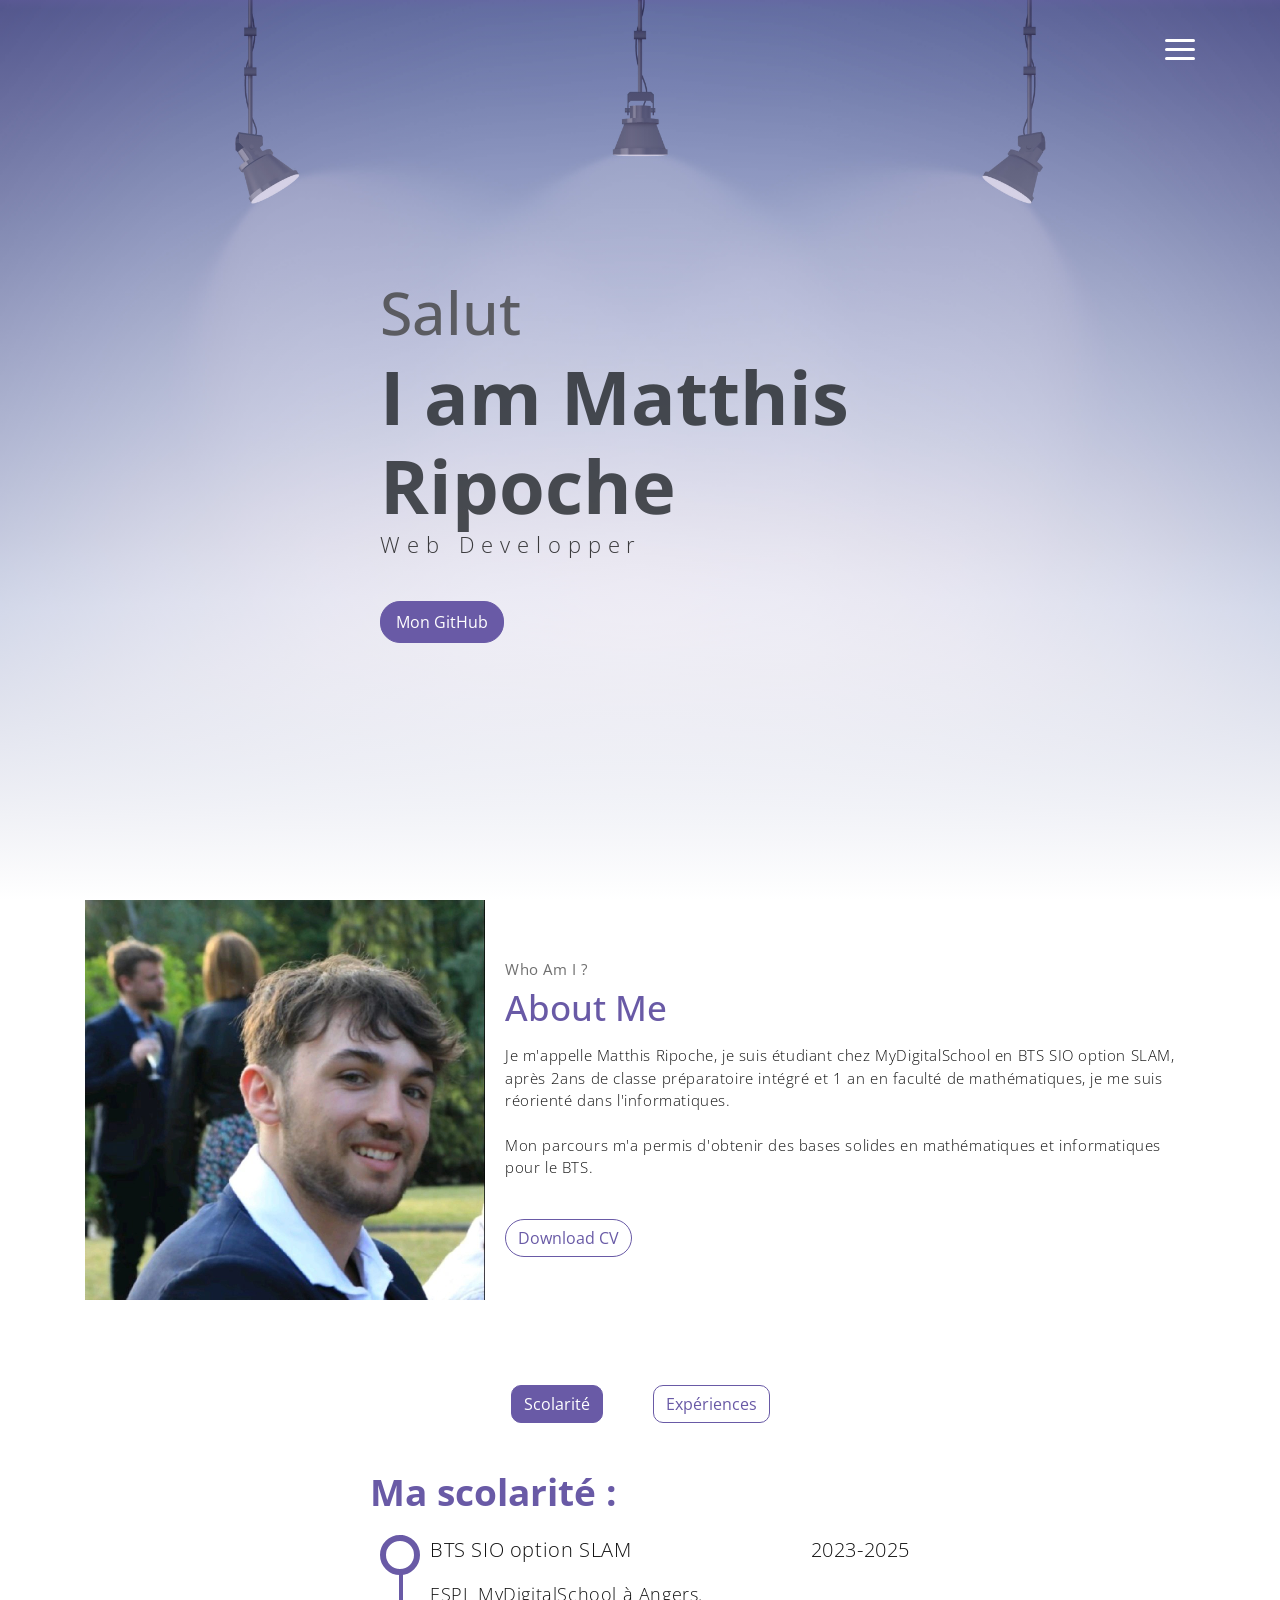
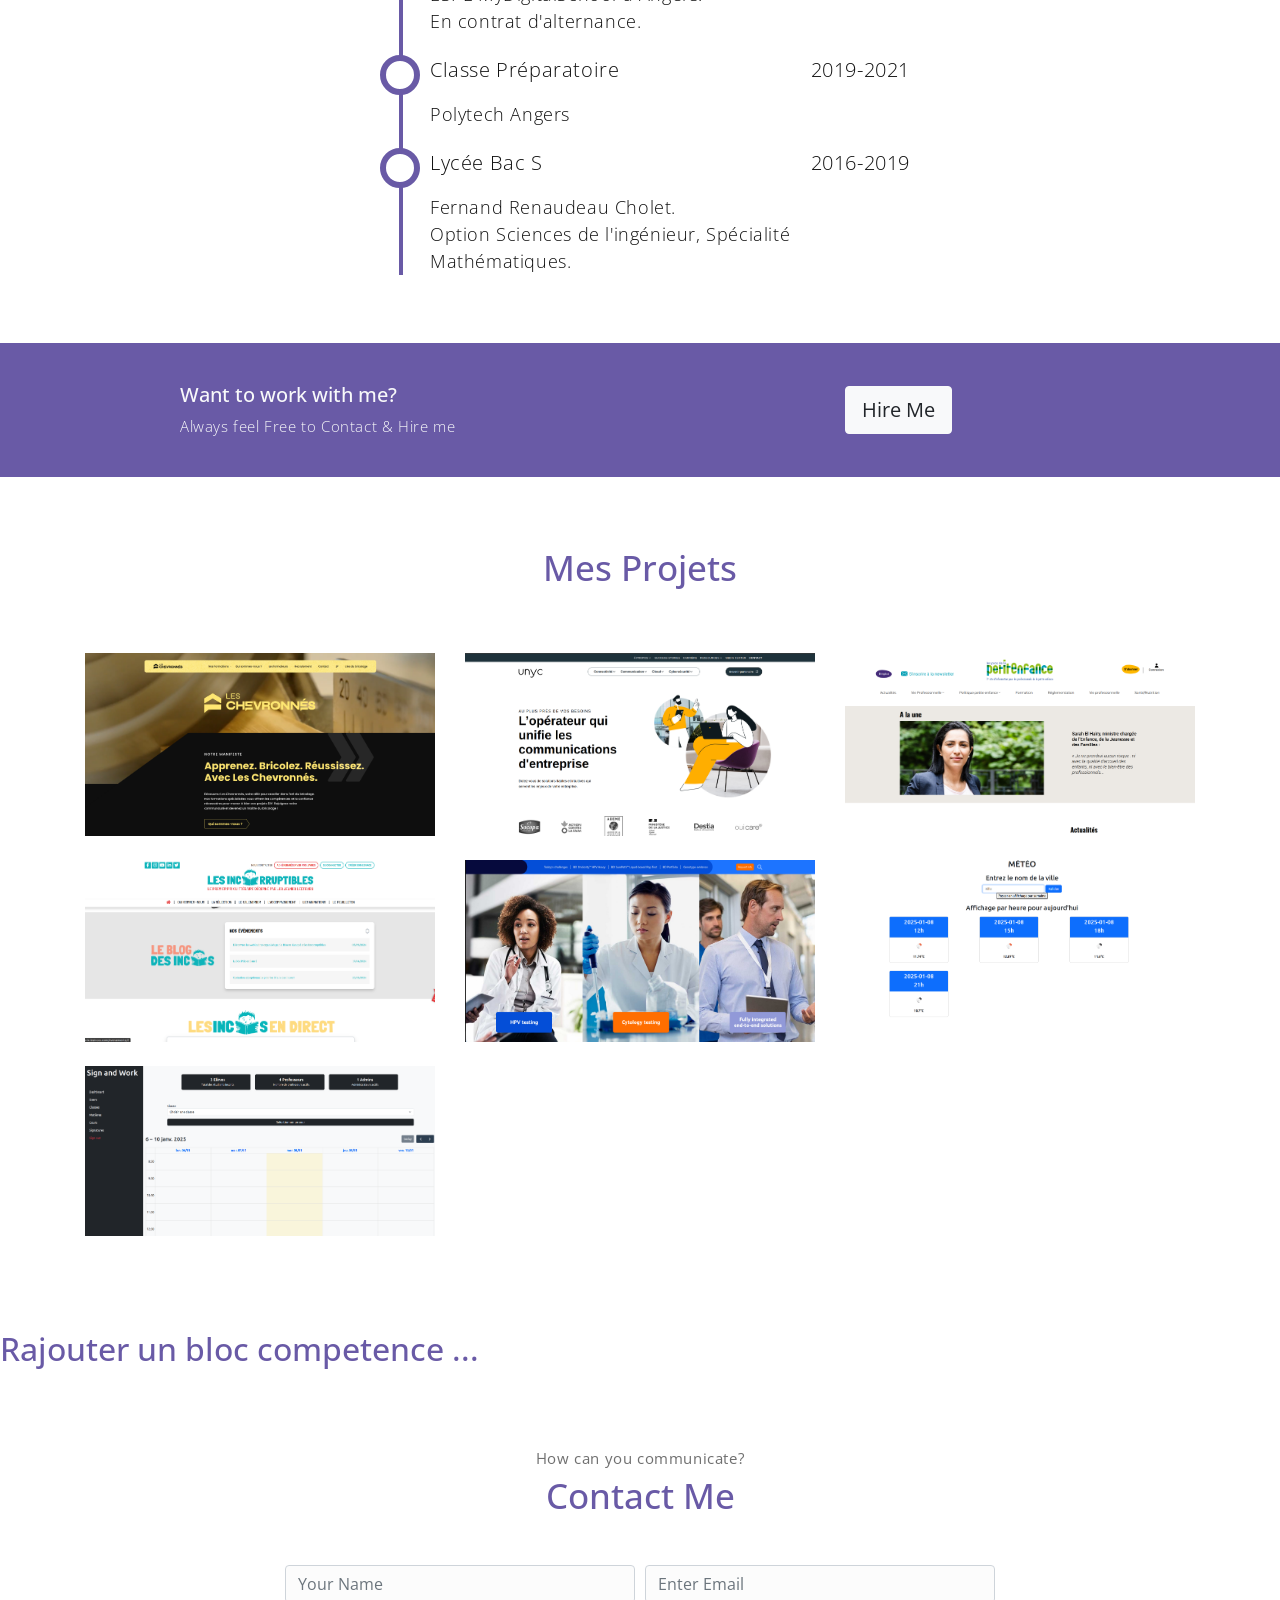
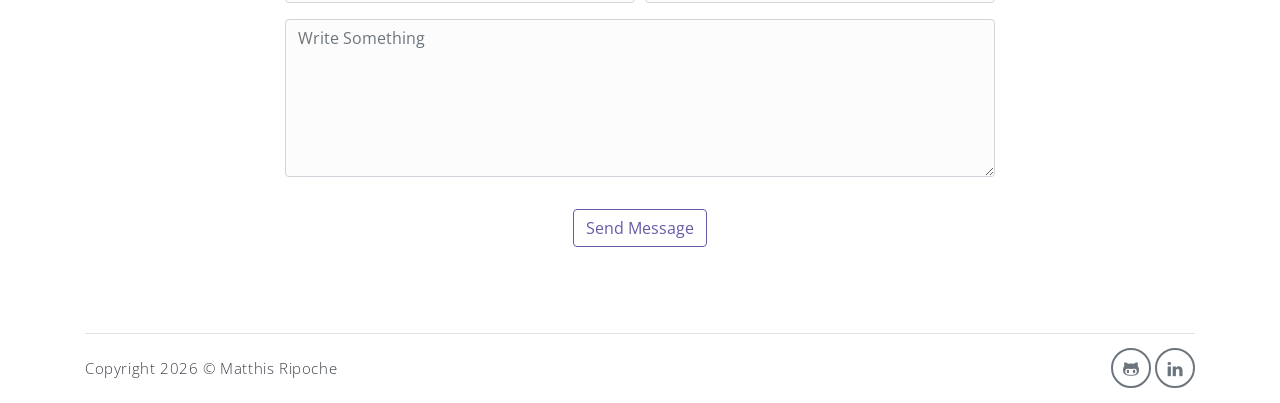
==== index.html @ a9fe2b0c "first commit" ====
<!DOCTYPE html>
<html lang="fr">

<head>
    <meta charset="utf-8">
    <meta name="viewport" content="width=device-width, initial-scale=1, shrink-to-fit=no">
    <meta name="description" content="Start your development with Meyawo landing page.">
    <meta name="author" content="Devcrud">
    <title>Portfolio Matthis Ripoche</title>
    <link rel="stylesheet" href="assets/vendors/themify-icons/css/themify-icons.css">
    <link rel="stylesheet" href="assets/css/meyawo.css">
    <link rel="stylesheet" href="assets/newcss/newcss.css">
</head>

<body data-spy="scroll" data-target=".navbar" data-offset="40" id="home">

    <!-- Page Navbar -->
    <nav class="custom-navbar" data-spy="affix" data-offset-top="20">
        <div class="container">
            <ul class="nav">
                <li class="item">
                    <a class="link" href="#home">Home</a>
                </li>
                <li class="item">
                    <a class="link" href="#about">About</a>
                </li>
                <li class="item">
                    <a class="link" href="#portfolio">Projets</a>
                </li>
                <li class="item">
                    <a class="link" href="#testmonial">Testmonial</a>
                </li>
                <li class="item">
                    <a class="link" href="#blog">Blog</a>
                </li>
                <li class="item">
                    <a class="link" href="#contact">Contact</a>
                </li>
            </ul>
            <a href="javascript:void(0)" id="nav-toggle" class="hamburger hamburger--elastic">
                <div class="hamburger-box">
                    <div class="hamburger-inner"></div>
                </div>
            </a>
        </div>
    </nav><!-- End of Page Navbar -->

    <!-- page header -->
    <header id="home" class="header">
        <div class="overlay"></div>
        <div class="header-content container">
            <h1 class="header-title">
                <span class="up">Salut</span>
                <span class="down">I am Matthis Ripoche</span>
            </h1>
            <p class="header-subtitle">Web Developper</p>

            <a href="https://github.com/matthisRipoche" target="_blank" class="btn btn-primary"><i class="bi bi-github"></i>Mon GitHub</a>
        </div>
    </header><!-- end of page header -->

    <!-- about section -->
    <section class="section pt-0" id="about">
        <!-- container -->
        <div class="container text-center">
            <!-- about wrapper -->
            <div class="about">
                <div class="about-img-holder rounded-5 overflow-hidden">
                    <img src="assets/newimg/head/photomoi.jpeg" class="about-img w-100" alt="">
                </div>

                <div class="about-caption">
                    <p class="section-subtitle">Who Am I ?</p>
                    <h2 class="section-title mb-3">About Me</h2>
                    <p>
                        Je m'appelle Matthis Ripoche, je suis étudiant chez MyDigitalSchool en BTS SIO option SLAM, après 2ans de classe préparatoire intégré et 1 an en faculté de mathématiques, je me suis réorienté dans l'informatiques.
                        <br><br>
                        Mon parcours m'a permis d'obtenir des bases solides en mathématiques et informatiques pour le BTS.
                    </p>
                    <a href="assets/file/CV.pdf" target="_blank" class="btn-rounded btn btn-outline-primary mt-4">Download CV</a>
                </div>
            </div>
        </div>
    </section>

    <!-- section Expérience -->
    <div class="btns_container">
        <a href="#" class="btn active">Scolarité</a>
        <a href="#" class="btn">Expériences</a>
    </div>

    <div class="experience container mt-5 mb-5">
        <div class="row d-flex">
            <div class="col-md-6 offset-md-3">
                <h4>Mes expériences : </h4>
                <ul class="timeline">
                    <li>
                        <p class="float-right head">2023-2025</p>
                        <p class="head">Developpeur Web</p>
                        <p>
                            Au sein de l'entreprise StudioStack en alternance de mon BTS SIO, j'ai peu participer à différents projet PHP, WordPress et Symfony. Et prendre en charge les tickets clients.
                        </p>
                    </li>
                    <li>
                        <p class="float-right head">2021-2023</p>
                        <p class="head">Opérateur Polyvalent</p>
                        <p>
                            Développeur Web au sein de l'entreprise StudioStack en alternance de mon BTS SIO, j'ai peu prendre participer a différents projet PHP WordPress et Symfony. Et prendre en charge les tickets clients.
                        </p>
                    </li>
                </ul>
            </div>
        </div>
    </div>

    <div class="scolaire active container mt-5 mb-5">
        <div class="row d-flex">
            <div class="col-md-6 offset-md-3">
                <h4>Ma scolarité : </h4>
                <ul class="timeline">
                    <li>
                        <p class="float-right head">2023-2025</p>
                        <p class="head">BTS SIO option SLAM</p>
                        <p>
                            ESPL MyDigitalSchool à Angers.<br>
                            En contrat d'alternance.
                        </p>
                    </li>
                    <li>
                        <p class="float-right head">2019-2021</p>
                        <p class="head">Classe Préparatoire</p>
                        <p>
                            Polytech Angers
                        </p>
                    </li>
                    <li>
                        <p class="float-right head">2016-2019</p>
                        <p class="head">Lycée Bac S</p>
                        <p>
                            Fernand Renaudeau Cholet. <br>
                            Option Sciences de l'ingénieur, Spécialité Mathématiques.
                        </p>
                    </li>
                </ul>
            </div>
        </div>
    </div>

    <!-- section -->
    <section class="section-sm bg-primary">
        <div class="container text-center text-sm-left">
            <div class="row align-items-center">
                <div class="col-sm offset-md-1 mb-4 mb-md-0">
                    <h6 class="title text-light">Want to work with me?</h6>
                    <p class="m-0 text-light">Always feel Free to Contact & Hire me</p>
                </div>
                <div class="col-sm offset-sm-2 offset-md-3">
                    <button class="btn btn-lg my-font btn-light rounded">Hire Me</button>
                </div>
            </div>
        </div>
    </section>

    <!-- portfolio section -->
    <section class="section" id="portfolio">
        <div class="container text-center">
            <h6 class="section-title mb-6">Mes Projets</h6>
            <!-- row -->
            <div class="row">
                <div class="col-md-4 mb-4">
                    <a href="single-leschevronnes.php" class="portfolio-card">
                        <img src="assets/newimg/head/les-chevronnes.png" class="portfolio-card-img" alt="Download free bootstrap 4 landing page, free boootstrap 4 templates, Download free bootstrap 4.1 landing page, free boootstrap 4.1.1 templates, meyawo Landing page">
                        <span class="portfolio-card-overlay">
                            <span class="portfolio-card-caption">
                                <h4>WordPress</h5>
                                    <p class="font-weight-normal">Les Chevronnés</p>
                            </span>
                        </span>
                    </a>
                </div>
                <div class="col-md-4 mb-4">
                    <a href="unyc.php" class="portfolio-card">
                        <img class="portfolio-card-img" src="assets/newimg/head/unyc.png" class="img-responsive rounded" alt="Download free bootstrap 4 landing page, free boootstrap 4 templates, Download free bootstrap 4.1 landing page, free boootstrap 4.1.1 templates, meyawo Landing page">
                        <span class="portfolio-card-overlay">
                            <span class="portfolio-card-caption">
                                <h4>Wordpress</h5>
                                    <p class="font-weight-normal">Unyc</p>
                            </span>
                        </span>
                    </a>
                </div>
                <div class="col-md-4 mb-4">
                    <a href="lespros.php" class="portfolio-card">
                        <img class="portfolio-card-img" src="assets/newimg/head/lespros.png" class="img-responsive rounded" alt="Download free bootstrap 4 landing page, free boootstrap 4 templates, Download free bootstrap 4.1 landing page, free boootstrap 4.1.1 templates, meyawo Landing page">
                        <span class="portfolio-card-overlay">
                            <span class="portfolio-card-caption">
                                <h4>Wordpress</h5>
                                    <p class="font-weight-normal">Les pro de la petite enfance</p>
                            </span>
                        </span>
                    </a>
                </div>
                <div class="col-md-4 mb-4">
                    <a href="lesincos.php" class="portfolio-card">
                        <img src="assets/newimg/head/lesincos.png" class="portfolio-card-img" alt="Download free bootstrap 4 landing page, free boootstrap 4 templates, Download free bootstrap 4.1 landing page, free boootstrap 4.1.1 templates, meyawo Landing page">
                        <span class="portfolio-card-overlay">
                            <span class="portfolio-card-caption">
                                <h4>Symfony</h5>
                                    <p class="font-weight-normal">Les incoruptibles</p>
                            </span>
                        </span>
                    </a>
                </div>
                <div class="col-md-4 mb-4">
                    <a href="#" class="portfolio-card">
                        <img src="assets/newimg/head/bdhpv.png" class="portfolio-card-img" alt="Download free bootstrap 4 landing page, free boootstrap 4 templates, Download free bootstrap 4.1 landing page, free boootstrap 4.1.1 templates, meyawo Landing page">
                        <span class="portfolio-card-overlay">
                            <span class="portfolio-card-caption">
                                <h4>WordPress</h5>
                                    <p class="font-weight-normal">BDHPV</p>
                            </span>
                        </span>
                    </a>
                </div>
                <div class="col-md-4 mb-4">
                    <a href="#" class="portfolio-card">
                        <img src="assets/newimg/head/meteoreact.png" class="portfolio-card-img" alt="Download free bootstrap 4 landing page, free boootstrap 4 templates, Download free bootstrap 4.1 landing page, free boootstrap 4.1.1 templates, meyawo Landing page">
                        <span class="portfolio-card-overlay">
                            <span class="portfolio-card-caption">
                                <h4>React</h5>
                                    <p class="font-weight-normal">Appli Meteo</p>
                            </span>
                        </span>
                    </a>
                </div>
                <div class="col-md-4 mb-4">
                    <a href="#" class="portfolio-card">
                        <img src="assets/newimg/head/signandwork.png" class="portfolio-card-img" alt="Download free bootstrap 4 landing page, free boootstrap 4 templates, Download free bootstrap 4.1 landing page, free boootstrap 4.1.1 templates, meyawo Landing page">
                        <span class="portfolio-card-overlay">
                            <span class="portfolio-card-caption">
                                <h4>PHP Natif</h5>
                                    <p class="font-weight-normal">Sign and Work</p>
                            </span>
                        </span>
                    </a>
                </div>
            </div><!-- end of row -->
        </div><!-- end of container -->
    </section> <!-- end of portfolio section -->


    <h2>Rajouter un bloc competence ...</h2>

    <!-- contact section -->
    <section class="section" id="contact">
        <div class="container text-center">
            <p class="section-subtitle">How can you communicate?</p>
            <h6 class="section-title mb-5">Contact Me</h6>
            <!-- contact form -->
            <form action="" class="contact-form col-md-10 col-lg-8 m-auto">
                <div class="form-row">
                    <div class="form-group col-sm-6">
                        <input type="text" size="50" class="form-control" placeholder="Your Name" required>
                    </div>
                    <div class="form-group col-sm-6">
                        <input type="email" class="form-control" placeholder="Enter Email" requried>
                    </div>
                    <div class="form-group col-sm-12">
                        <textarea name="comment" id="comment" rows="6" class="form-control" placeholder="Write Something"></textarea>
                    </div>
                    <div class="form-group col-sm-12 mt-3">
                        <input type="submit" value="Send Message" class="btn btn-outline-primary rounded">
                    </div>
                </div>
            </form><!-- end of contact form -->
        </div><!-- end of container -->
    </section><!-- end of contact section -->

    <!-- footer -->
    <div class="container">
        <footer class="footer">
            <p class="mb-0">Copyright <script>
                    document.write(new Date().getFullYear())
                </script> &copy; <a href="http://www.devcrud.com">Matthis Ripoche</a></p>
            <div class="social-links text-right m-auto ml-sm-auto">
                <a href="javascript:void(0)" class="link"><i class="ti-github"></i></a>
                <a href="javascript:void(0)" class="link"><i class="ti-linkedin"></i></a>
            </div>
        </footer>
    </div> <!-- end of page footer -->

    <!-- core  -->
    <script src="assets/vendors/jquery/jquery-3.4.1.js"></script>
    <script src="assets/vendors/bootstrap/bootstrap.bundle.js"></script>

    <!-- bootstrap 3 affix -->
    <script src="assets/vendors/bootstrap/bootstrap.affix.js"></script>

    <!-- Meyawo js -->
    <script src="assets/js/main.js"></script>

</body>

</html>
---- assets/vendors/themify-icons/css/themify-icons.css ----
@font-face {
	font-family: 'themify';
	src:url("../fonts/themify.eot?-fvbane");
	src:url("../fonts/themify.eot?#iefix-fvbane") format("embedded-opentype"),
		url("../fonts/themify.woff?-fvbane") format("woff"),
		url("../fonts/themify.ttf?-fvbane") format("truetype"),
		url("../fonts/themify.svg?-fvbane#themify") format("svg");
	font-weight: normal;
	font-style: normal;
}

[class^="ti-"], [class*=" ti-"] {
	font-family: 'themify';
	speak: none;
	font-style: normal;
	font-weight: normal;
	font-variant: normal;
	text-transform: none;
	line-height: 1;

	/* Better Font Rendering =========== */
	-webkit-font-smoothing: antialiased;
	-moz-osx-font-smoothing: grayscale;
}

.ti-wand:before {
	content: "\e600";
}
.ti-volume:before {
	content: "\e601";
}
.ti-user:before {
	content: "\e602";
}
.ti-unlock:before {
	content: "\e603";
}
.ti-unlink:before {
	content: "\e604";
}
.ti-trash:before {
	content: "\e605";
}
.ti-thought:before {
	content: "\e606";
}
.ti-target:before {
	content: "\e607";
}
.ti-tag:before {
	content: "\e608";
}
.ti-tablet:before {
	content: "\e609";
}
.ti-star:before {
	content: "\e60a";
}
.ti-spray:before {
	content: "\e60b";
}
.ti-signal:before {
	content: "\e60c";
}
.ti-shopping-cart:before {
	content: "\e60d";
}
.ti-shopping-cart-full:before {
	content: "\e60e";
}
.ti-settings:before {
	content: "\e60f";
}
.ti-search:before {
	content: "\e610";
}
.ti-zoom-in:before {
	content: "\e611";
}
.ti-zoom-out:before {
	content: "\e612";
}
.ti-cut:before {
	content: "\e613";
}
.ti-ruler:before {
	content: "\e614";
}
.ti-ruler-pencil:before {
	content: "\e615";
}
.ti-ruler-alt:before {
	content: "\e616";
}
.ti-bookmark:before {
	content: "\e617";
}
.ti-bookmark-alt:before {
	content: "\e618";
}
.ti-reload:before {
	content: "\e619";
}
.ti-plus:before {
	content: "\e61a";
}
.ti-pin:before {
	content: "\e61b";
}
.ti-pencil:before {
	content: "\e61c";
}
.ti-pencil-alt:before {
	content: "\e61d";
}
.ti-paint-roller:before {
	content: "\e61e";
}
.ti-paint-bucket:before {
	content: "\e61f";
}
.ti-na:before {
	content: "\e620";
}
.ti-mobile:before {
	content: "\e621";
}
.ti-minus:before {
	content: "\e622";
}
.ti-medall:before {
	content: "\e623";
}
.ti-medall-alt:before {
	content: "\e624";
}
.ti-marker:before {
	content: "\e625";
}
.ti-marker-alt:before {
	content: "\e626";
}
.ti-arrow-up:before {
	content: "\e627";
}
.ti-arrow-right:before {
	content: "\e628";
}
.ti-arrow-left:before {
	content: "\e629";
}
.ti-arrow-down:before {
	content: "\e62a";
}
.ti-lock:before {
	content: "\e62b";
}
.ti-location-arrow:before {
	content: "\e62c";
}
.ti-link:before {
	content: "\e62d";
}
.ti-layout:before {
	content: "\e62e";
}
.ti-layers:before {
	content: "\e62f";
}
.ti-layers-alt:before {
	content: "\e630";
}
.ti-key:before {
	content: "\e631";
}
.ti-import:before {
	content: "\e632";
}
.ti-image:before {
	content: "\e633";
}
.ti-heart:before {
	content: "\e634";
}
.ti-heart-broken:before {
	content: "\e635";
}
.ti-hand-stop:before {
	content: "\e636";
}
.ti-hand-open:before {
	content: "\e637";
}
.ti-hand-drag:before {
	content: "\e638";
}
.ti-folder:before {
	content: "\e639";
}
.ti-flag:before {
	content: "\e63a";
}
.ti-flag-alt:before {
	content: "\e63b";
}
.ti-flag-alt-2:before {
	content: "\e63c";
}
.ti-eye:before {
	content: "\e63d";
}
.ti-export:before {
	content: "\e63e";
}
.ti-exchange-vertical:before {
	content: "\e63f";
}
.ti-desktop:before {
	content: "\e640";
}
.ti-cup:before {
	content: "\e641";
}
.ti-crown:before {
	content: "\e642";
}
.ti-comments:before {
	content: "\e643";
}
.ti-comment:before {
	content: "\e644";
}
.ti-comment-alt:before {
	content: "\e645";
}
.ti-close:before {
	content: "\e646";
}
.ti-clip:before {
	content: "\e647";
}
.ti-angle-up:before {
	content: "\e648";
}
.ti-angle-right:before {
	content: "\e649";
}
.ti-angle-left:before {
	content: "\e64a";
}
.ti-angle-down:before {
	content: "\e64b";
}
.ti-check:before {
	content: "\e64c";
}
.ti-check-box:before {
	content: "\e64d";
}
.ti-camera:before {
	content: "\e64e";
}
.ti-announcement:before {
	content: "\e64f";
}
.ti-brush:before {
	content: "\e650";
}
.ti-briefcase:before {
	content: "\e651";
}
.ti-bolt:before {
	content: "\e652";
}
.ti-bolt-alt:before {
	content: "\e653";
}
.ti-blackboard:before {
	content: "\e654";
}
.ti-bag:before {
	content: "\e655";
}
.ti-move:before {
	content: "\e656";
}
.ti-arrows-vertical:before {
	content: "\e657";
}
.ti-arrows-horizontal:before {
	content: "\e658";
}
.ti-fullscreen:before {
	content: "\e659";
}
.ti-arrow-top-right:before {
	content: "\e65a";
}
.ti-arrow-top-left:before {
	content: "\e65b";
}
.ti-arrow-circle-up:before {
	content: "\e65c";
}
.ti-arrow-circle-right:before {
	content: "\e65d";
}
.ti-arrow-circle-left:before {
	content: "\e65e";
}
.ti-arrow-circle-down:before {
	content: "\e65f";
}
.ti-angle-double-up:before {
	content: "\e660";
}
.ti-angle-double-right:before {
	content: "\e661";
}
.ti-angle-double-left:before {
	content: "\e662";
}
.ti-angle-double-down:before {
	content: "\e663";
}
.ti-zip:before {
	content: "\e664";
}
.ti-world:before {
	content: "\e665";
}
.ti-wheelchair:before {
	content: "\e666";
}
.ti-view-list:before {
	content: "\e667";
}
.ti-view-list-alt:before {
	content: "\e668";
}
.ti-view-grid:before {
	content: "\e669";
}
.ti-uppercase:before {
	content: "\e66a";
}
.ti-upload:before {
	content: "\e66b";
}
.ti-underline:before {
	content: "\e66c";
}
.ti-truck:before {
	content: "\e66d";
}
.ti-timer:before {
	content: "\e66e";
}
.ti-ticket:before {
	content: "\e66f";
}
.ti-thumb-up:before {
	content: "\e670";
}
.ti-thumb-down:before {
	content: "\e671";
}
.ti-text:before {
	content: "\e672";
}
.ti-stats-up:before {
	content: "\e673";
}
.ti-stats-down:before {
	content: "\e674";
}
.ti-split-v:before {
	content: "\e675";
}
.ti-split-h:before {
	content: "\e676";
}
.ti-smallcap:before {
	content: "\e677";
}
.ti-shine:before {
	content: "\e678";
}
.ti-shift-right:before {
	content: "\e679";
}
.ti-shift-left:before {
	content: "\e67a";
}
.ti-shield:before {
	content: "\e67b";
}
.ti-notepad:before {
	content: "\e67c";
}
.ti-server:before {
	content: "\e67d";
}
.ti-quote-right:before {
	content: "\e67e";
}
.ti-quote-left:before {
	content: "\e67f";
}
.ti-pulse:before {
	content: "\e680";
}
.ti-printer:before {
	content: "\e681";
}
.ti-power-off:before {
	content: "\e682";
}
.ti-plug:before {
	content: "\e683";
}
.ti-pie-chart:before {
	content: "\e684";
}
.ti-paragraph:before {
	content: "\e685";
}
.ti-panel:before {
	content: "\e686";
}
.ti-package:before {
	content: "\e687";
}
.ti-music:before {
	content: "\e688";
}
.ti-music-alt:before {
	content: "\e689";
}
.ti-mouse:before {
	content: "\e68a";
}
.ti-mouse-alt:before {
	content: "\e68b";
}
.ti-money:before {
	content: "\e68c";
}
.ti-microphone:before {
	content: "\e68d";
}
.ti-menu:before {
	content: "\e68e";
}
.ti-menu-alt:before {
	content: "\e68f";
}
.ti-map:before {
	content: "\e690";
}
.ti-map-alt:before {
	content: "\e691";
}
.ti-loop:before {
	content: "\e692";
}
.ti-location-pin:before {
	content: "\e693";
}
.ti-list:before {
	content: "\e694";
}
.ti-light-bulb:before {
	content: "\e695";
}
.ti-Italic:before {
	content: "\e696";
}
.ti-info:before {
	content: "\e697";
}
.ti-infinite:before {
	content: "\e698";
}
.ti-id-badge:before {
	content: "\e699";
}
.ti-hummer:before {
	content: "\e69a";
}
.ti-home:before {
	content: "\e69b";
}
.ti-help:before {
	content: "\e69c";
}
.ti-headphone:before {
	content: "\e69d";
}
.ti-harddrives:before {
	content: "\e69e";
}
.ti-harddrive:before {
	content: "\e69f";
}
.ti-gift:before {
	content: "\e6a0";
}
.ti-game:before {
	content: "\e6a1";
}
.ti-filter:before {
	content: "\e6a2";
}
.ti-files:before {
	content: "\e6a3";
}
.ti-file:before {
	content: "\e6a4";
}
.ti-eraser:before {
	content: "\e6a5";
}
.ti-envelope:before {
	content: "\e6a6";
}
.ti-download:before {
	content: "\e6a7";
}
.ti-direction:before {
	content: "\e6a8";
}
.ti-direction-alt:before {
	content: "\e6a9";
}
.ti-dashboard:before {
	content: "\e6aa";
}
.ti-control-stop:before {
	content: "\e6ab";
}
.ti-control-shuffle:before {
	content: "\e6ac";
}
.ti-control-play:before {
	content: "\e6ad";
}
.ti-control-pause:before {
	content: "\e6ae";
}
.ti-control-forward:before {
	content: "\e6af";
}
.ti-control-backward:before {
	content: "\e6b0";
}
.ti-cloud:before {
	content: "\e6b1";
}
.ti-cloud-up:before {
	content: "\e6b2";
}
.ti-cloud-down:before {
	content: "\e6b3";
}
.ti-clipboard:before {
	content: "\e6b4";
}
.ti-car:before {
	content: "\e6b5";
}
.ti-calendar:before {
	content: "\e6b6";
}
.ti-book:before {
	content: "\e6b7";
}
.ti-bell:before {
	content: "\e6b8";
}
.ti-basketball:before {
	content: "\e6b9";
}
.ti-bar-chart:before {
	content: "\e6ba";
}
.ti-bar-chart-alt:before {
	content: "\e6bb";
}
.ti-back-right:before {
	content: "\e6bc";
}
.ti-back-left:before {
	content: "\e6bd";
}
.ti-arrows-corner:before {
	content: "\e6be";
}
.ti-archive:before {
	content: "\e6bf";
}
.ti-anchor:before {
	content: "\e6c0";
}
.ti-align-right:before {
	content: "\e6c1";
}
.ti-align-left:before {
	content: "\e6c2";
}
.ti-align-justify:before {
	content: "\e6c3";
}
.ti-align-center:before {
	content: "\e6c4";
}
.ti-alert:before {
	content: "\e6c5";
}
.ti-alarm-clock:before {
	content: "\e6c6";
}
.ti-agenda:before {
	content: "\e6c7";
}
.ti-write:before {
	content: "\e6c8";
}
.ti-window:before {
	content: "\e6c9";
}
.ti-widgetized:before {
	content: "\e6ca";
}
.ti-widget:before {
	content: "\e6cb";
}
.ti-widget-alt:before {
	content: "\e6cc";
}
.ti-wallet:before {
	content: "\e6cd";
}
.ti-video-clapper:before {
	content: "\e6ce";
}
.ti-video-camera:before {
	content: "\e6cf";
}
.ti-vector:before {
	content: "\e6d0";
}
.ti-themify-logo:before {
	content: "\e6d1";
}
.ti-themify-favicon:before {
	content: "\e6d2";
}
.ti-themify-favicon-alt:before {
	content: "\e6d3";
}
.ti-support:before {
	content: "\e6d4";
}
.ti-stamp:before {
	content: "\e6d5";
}
.ti-split-v-alt:before {
	content: "\e6d6";
}
.ti-slice:before {
	content: "\e6d7";
}
.ti-shortcode:before {
	content: "\e6d8";
}
.ti-shift-right-alt:before {
	content: "\e6d9";
}
.ti-shift-left-alt:before {
	content: "\e6da";
}
.ti-ruler-alt-2:before {
	content: "\e6db";
}
.ti-receipt:before {
	content: "\e6dc";
}
.ti-pin2:before {
	content: "\e6dd";
}
.ti-pin-alt:before {
	content: "\e6de";
}
.ti-pencil-alt2:before {
	content: "\e6df";
}
.ti-palette:before {
	content: "\e6e0";
}
.ti-more:before {
	content: "\e6e1";
}
.ti-more-alt:before {
	content: "\e6e2";
}
.ti-microphone-alt:before {
	content: "\e6e3";
}
.ti-magnet:before {
	content: "\e6e4";
}
.ti-line-double:before {
	content: "\e6e5";
}
.ti-line-dotted:before {
	content: "\e6e6";
}
.ti-line-dashed:before {
	content: "\e6e7";
}
.ti-layout-width-full:before {
	content: "\e6e8";
}
.ti-layout-width-default:before {
	content: "\e6e9";
}
.ti-layout-width-default-alt:before {
	content: "\e6ea";
}
.ti-layout-tab:before {
	content: "\e6eb";
}
.ti-layout-tab-window:before {
	content: "\e6ec";
}
.ti-layout-tab-v:before {
	content: "\e6ed";
}
.ti-layout-tab-min:before {
	content: "\e6ee";
}
.ti-layout-slider:before {
	content: "\e6ef";
}
.ti-layout-slider-alt:before {
	content: "\e6f0";
}
.ti-layout-sidebar-right:before {
	content: "\e6f1";
}
.ti-layout-sidebar-none:before {
	content: "\e6f2";
}
.ti-layout-sidebar-left:before {
	content: "\e6f3";
}
.ti-layout-placeholder:before {
	content: "\e6f4";
}
.ti-layout-menu:before {
	content: "\e6f5";
}
.ti-layout-menu-v:before {
	content: "\e6f6";
}
.ti-layout-menu-separated:before {
	content: "\e6f7";
}
.ti-layout-menu-full:before {
	content: "\e6f8";
}
.ti-layout-media-right-alt:before {
	content: "\e6f9";
}
.ti-layout-media-right:before {
	content: "\e6fa";
}
.ti-layout-media-overlay:before {
	content: "\e6fb";
}
.ti-layout-media-overlay-alt:before {
	content: "\e6fc";
}
.ti-layout-media-overlay-alt-2:before {
	content: "\e6fd";
}
.ti-layout-media-left-alt:before {
	content: "\e6fe";
}
.ti-layout-media-left:before {
	content: "\e6ff";
}
.ti-layout-media-center-alt:before {
	content: "\e700";
}
.ti-layout-media-center:before {
	content: "\e701";
}
.ti-layout-list-thumb:before {
	content: "\e702";
}
.ti-layout-list-thumb-alt:before {
	content: "\e703";
}
.ti-layout-list-post:before {
	content: "\e704";
}
.ti-layout-list-large-image:before {
	content: "\e705";
}
.ti-layout-line-solid:before {
	content: "\e706";
}
.ti-layout-grid4:before {
	content: "\e707";
}
.ti-layout-grid3:before {
	content: "\e708";
}
.ti-layout-grid2:before {
	content: "\e709";
}
.ti-layout-grid2-thumb:before {
	content: "\e70a";
}
.ti-layout-cta-right:before {
	content: "\e70b";
}
.ti-layout-cta-left:before {
	content: "\e70c";
}
.ti-layout-cta-center:before {
	content: "\e70d";
}
.ti-layout-cta-btn-right:before {
	content: "\e70e";
}
.ti-layout-cta-btn-left:before {
	content: "\e70f";
}
.ti-layout-column4:before {
	content: "\e710";
}
.ti-layout-column3:before {
	content: "\e711";
}
.ti-layout-column2:before {
	content: "\e712";
}
.ti-layout-accordion-separated:before {
	content: "\e713";
}
.ti-layout-accordion-merged:before {
	content: "\e714";
}
.ti-layout-accordion-list:before {
	content: "\e715";
}
.ti-ink-pen:before {
	content: "\e716";
}
.ti-info-alt:before {
	content: "\e717";
}
.ti-help-alt:before {
	content: "\e718";
}
.ti-headphone-alt:before {
	content: "\e719";
}
.ti-hand-point-up:before {
	content: "\e71a";
}
.ti-hand-point-right:before {
	content: "\e71b";
}
.ti-hand-point-left:before {
	content: "\e71c";
}
.ti-hand-point-down:before {
	content: "\e71d";
}
.ti-gallery:before {
	content: "\e71e";
}
.ti-face-smile:before {
	content: "\e71f";
}
.ti-face-sad:before {
	content: "\e720";
}
.ti-credit-card:before {
	content: "\e721";
}
.ti-control-skip-forward:before {
	content: "\e722";
}
.ti-control-skip-backward:before {
	content: "\e723";
}
.ti-control-record:before {
	content: "\e724";
}
.ti-control-eject:before {
	content: "\e725";
}
.ti-comments-smiley:before {
	content: "\e726";
}
.ti-brush-alt:before {
	content: "\e727";
}
.ti-youtube:before {
	content: "\e728";
}
.ti-vimeo:before {
	content: "\e729";
}
.ti-twitter:before {
	content: "\e72a";
}
.ti-time:before {
	content: "\e72b";
}
.ti-tumblr:before {
	content: "\e72c";
}
.ti-skype:before {
	content: "\e72d";
}
.ti-share:before {
	content: "\e72e";
}
.ti-share-alt:before {
	content: "\e72f";
}
.ti-rocket:before {
	content: "\e730";
}
.ti-pinterest:before {
	content: "\e731";
}
.ti-new-window:before {
	content: "\e732";
}
.ti-microsoft:before {
	content: "\e733";
}
.ti-list-ol:before {
	content: "\e734";
}
.ti-linkedin:before {
	content: "\e735";
}
.ti-layout-sidebar-2:before {
	content: "\e736";
}
.ti-layout-grid4-alt:before {
	content: "\e737";
}
.ti-layout-grid3-alt:before {
	content: "\e738";
}
.ti-layout-grid2-alt:before {
	content: "\e739";
}
.ti-layout-column4-alt:before {
	content: "\e73a";
}
.ti-layout-column3-alt:before {
	content: "\e73b";
}
.ti-layout-column2-alt:before {
	content: "\e73c";
}
.ti-instagram:before {
	content: "\e73d";
}
.ti-google:before {
	content: "\e73e";
}
.ti-github:before {
	content: "\e73f";
}
.ti-flickr:before {
	content: "\e740";
}
.ti-facebook:before {
	content: "\e741";
}
.ti-dropbox:before {
	content: "\e742";
}
.ti-dribbble:before {
	content: "\e743";
}
.ti-apple:before {
	content: "\e744";
}
.ti-android:before {
	content: "\e745";
}
.ti-save:before {
	content: "\e746";
}
.ti-save-alt:before {
	content: "\e747";
}
.ti-yahoo:before {
	content: "\e748";
}
.ti-wordpress:before {
	content: "\e749";
}
.ti-vimeo-alt:before {
	content: "\e74a";
}
.ti-twitter-alt:before {
	content: "\e74b";
}
.ti-tumblr-alt:before {
	content: "\e74c";
}
.ti-trello:before {
	content: "\e74d";
}
.ti-stack-overflow:before {
	content: "\e74e";
}
.ti-soundcloud:before {
	content: "\e74f";
}
.ti-sharethis:before {
	content: "\e750";
}
.ti-sharethis-alt:before {
	content: "\e751";
}
.ti-reddit:before {
	content: "\e752";
}
.ti-pinterest-alt:before {
	content: "\e753";
}
.ti-microsoft-alt:before {
	content: "\e754";
}
.ti-linux:before {
	content: "\e755";
}
.ti-jsfiddle:before {
	content: "\e756";
}
.ti-joomla:before {
	content: "\e757";
}
.ti-html5:before {
	content: "\e758";
}
.ti-flickr-alt:before {
	content: "\e759";
}
.ti-email:before {
	content: "\e75a";
}
.ti-drupal:before {
	content: "\e75b";
}
.ti-dropbox-alt:before {
	content: "\e75c";
}
.ti-css3:before {
	content: "\e75d";
}
.ti-rss:before {
	content: "\e75e";
}
.ti-rss-alt:before {
	content: "\e75f";
}
---- assets/css/meyawo.css ----
@charset "UTF-8";
/*!
=========================================================
* Meyawo Landing page
=========================================================

* Copyright: 2019 DevCRUD (https://devcrud.com)
* Licensed: (https://devcrud.com/licenses)
* Coded by www.devcrud.com

=========================================================

* The above copyright notice and this permission notice shall be included in all copies or substantial portions of the Software.
*/
@import url("https://fonts.googleapis.com/css?family=Baloo+Paaji|Open+Sans:300,300i,400,400i,600,600i,700,700i");
:root {
  --blue: #1e549f;
  --indigo: #695aa6;
  --purple: #6f42c1;
  --pink: #e83e8c;
  --red: #ec185d;
  --orange: #ff6d02;
  --yellow: #ffc107;
  --green: #1bb74f;
  --teal: #20c997;
  --cyan: #17a2b8;
  --white: #fff;
  --gray: #6c757d;
  --gray-dark: #393e46;
  --primary: #695aa6;
  --secondary: #393e46;
  --success: #1bb74f;
  --info: #17a2b8;
  --warning: #ff6d02;
  --danger: #ec185d;
  --light: #f8f9fa;
  --dark: #212529;
  --breakpoint-xs: 0;
  --breakpoint-sm: 576px;
  --breakpoint-md: 768px;
  --breakpoint-lg: 992px;
  --breakpoint-xl: 1200px;
  --font-family-sans-serif: "Open Sans", sans-serif;
  --font-family-monospace: SFMono-Regular, Menlo, Monaco, Consolas, "Liberation Mono", "Courier New", monospace;
}

*,
*::before,
*::after {
  box-sizing: border-box;
}

html {
  font-family: sans-serif;
  line-height: 1.15;
  -webkit-text-size-adjust: 100%;
  -webkit-tap-highlight-color: rgba(0, 0, 0, 0);
}

article, aside, figcaption, figure, footer, header, hgroup, main, nav, section {
  display: block;
}

body {
  margin: 0;
  font-family: "Open Sans", sans-serif;
  font-size: 1rem;
  font-weight: 400;
  line-height: 1.5;
  color: #212529;
  text-align: left;
  background-color: #fff;
}

[tabindex="-1"]:focus {
  outline: 0 !important;
}

hr {
  box-sizing: content-box;
  height: 0;
  overflow: visible;
}

h1, h2, h3, h4, h5, h6 {
  margin-top: 0;
  margin-bottom: 0.5rem;
}

p {
  margin-top: 0;
  margin-bottom: 1rem;
}

abbr[title],
abbr[data-original-title] {
  text-decoration: underline;
  -webkit-text-decoration: underline dotted;
          text-decoration: underline dotted;
  cursor: help;
  border-bottom: 0;
  -webkit-text-decoration-skip-ink: none;
          text-decoration-skip-ink: none;
}

address {
  margin-bottom: 1rem;
  font-style: normal;
  line-height: inherit;
}

ol,
ul,
dl {
  margin-top: 0;
  margin-bottom: 1rem;
}

ol ol,
ul ul,
ol ul,
ul ol {
  margin-bottom: 0;
}

dt {
  font-weight: 700;
}

dd {
  margin-bottom: .5rem;
  margin-left: 0;
}

blockquote {
  margin: 0 0 1rem;
}

b,
strong {
  font-weight: bolder;
}

small {
  font-size: 80%;
}

sub,
sup {
  position: relative;
  font-size: 75%;
  line-height: 0;
  vertical-align: baseline;
}

sub {
  bottom: -.25em;
}

sup {
  top: -.5em;
}

a {
  color: #695aa6;
  text-decoration: none;
  background-color: transparent;
}

a:hover {
  color: #493f75;
  text-decoration: none;
}

a:not([href]):not([tabindex]) {
  color: inherit;
  text-decoration: none;
}

a:not([href]):not([tabindex]):hover, a:not([href]):not([tabindex]):focus {
  color: inherit;
  text-decoration: none;
}

a:not([href]):not([tabindex]):focus {
  outline: 0;
}

pre,
code,
kbd,
samp {
  font-family: SFMono-Regular, Menlo, Monaco, Consolas, "Liberation Mono", "Courier New", monospace;
  font-size: 1em;
}

pre {
  margin-top: 0;
  margin-bottom: 1rem;
  overflow: auto;
}

figure {
  margin: 0 0 1rem;
}

img {
  vertical-align: middle;
  border-style: none;
}

svg {
  overflow: hidden;
  vertical-align: middle;
}

table {
  border-collapse: collapse;
}

caption {
  padding-top: 0.75rem;
  padding-bottom: 0.75rem;
  color: #6c757d;
  text-align: left;
  caption-side: bottom;
}

th {
  text-align: inherit;
}

label {
  display: inline-block;
  margin-bottom: 0.5rem;
}

button {
  border-radius: 0;
}

button:focus {
  outline: 1px dotted;
  outline: 5px auto -webkit-focus-ring-color;
}

input,
button,
select,
optgroup,
textarea {
  margin: 0;
  font-family: inherit;
  font-size: inherit;
  line-height: inherit;
}

button,
input {
  overflow: visible;
}

button,
select {
  text-transform: none;
}

select {
  word-wrap: normal;
}

button,
[type="button"],
[type="reset"],
[type="submit"] {
  -webkit-appearance: button;
}

button:not(:disabled),
[type="button"]:not(:disabled),
[type="reset"]:not(:disabled),
[type="submit"]:not(:disabled) {
  cursor: pointer;
}

button::-moz-focus-inner,
[type="button"]::-moz-focus-inner,
[type="reset"]::-moz-focus-inner,
[type="submit"]::-moz-focus-inner {
  padding: 0;
  border-style: none;
}

input[type="radio"],
input[type="checkbox"] {
  box-sizing: border-box;
  padding: 0;
}

input[type="date"],
input[type="time"],
input[type="datetime-local"],
input[type="month"] {
  -webkit-appearance: listbox;
}

textarea {
  overflow: auto;
  resize: vertical;
}

fieldset {
  min-width: 0;
  padding: 0;
  margin: 0;
  border: 0;
}

legend {
  display: block;
  width: 100%;
  max-width: 100%;
  padding: 0;
  margin-bottom: .5rem;
  font-size: 1.5rem;
  line-height: inherit;
  color: inherit;
  white-space: normal;
}

progress {
  vertical-align: baseline;
}

[type="number"]::-webkit-inner-spin-button,
[type="number"]::-webkit-outer-spin-button {
  height: auto;
}

[type="search"] {
  outline-offset: -2px;
  -webkit-appearance: none;
}

[type="search"]::-webkit-search-decoration {
  -webkit-appearance: none;
}

::-webkit-file-upload-button {
  font: inherit;
  -webkit-appearance: button;
}

output {
  display: inline-block;
}

summary {
  display: list-item;
  cursor: pointer;
}

template {
  display: none;
}

[hidden] {
  display: none !important;
}

h1, h2, h3, h4, h5, h6,
.h1, .h2, .h3, .h4, .h5, .h6 {
  margin-bottom: 0.5rem;
  font-weight: 500;
  line-height: 1.2;
}

h1, .h1 {
  font-size: 2.5rem;
}

h2, .h2 {
  font-size: 2rem;
}

h3, .h3 {
  font-size: 1.75rem;
}

h4, .h4 {
  font-size: 1.5rem;
}

h5, .h5 {
  font-size: 1.25rem;
}

h6, .h6 {
  font-size: 1rem;
}

.lead {
  font-size: 1.25rem;
  font-weight: 300;
}

.display-1 {
  font-size: 6rem;
  font-weight: 300;
  line-height: 1.2;
}

.display-2 {
  font-size: 5.5rem;
  font-weight: 300;
  line-height: 1.2;
}

.display-3 {
  font-size: 4.5rem;
  font-weight: 300;
  line-height: 1.2;
}

.display-4 {
  font-size: 3.5rem;
  font-weight: 300;
  line-height: 1.2;
}

hr {
  margin-top: 1rem;
  margin-bottom: 1rem;
  border: 0;
  border-top: 1px solid rgba(0, 0, 0, 0.1);
}

small,
.small {
  font-size: 80%;
  font-weight: 400;
}

mark,
.mark {
  padding: 0.2em;
  background-color: #fcf8e3;
}

.list-unstyled {
  padding-left: 0;
  list-style: none;
}

.list-inline {
  padding-left: 0;
  list-style: none;
}

.list-inline-item {
  display: inline-block;
}

.list-inline-item:not(:last-child) {
  margin-right: 0.5rem;
}

.initialism {
  font-size: 90%;
  text-transform: uppercase;
}

.blockquote {
  margin-bottom: 1rem;
  font-size: 1.25rem;
}

.blockquote-footer {
  display: block;
  font-size: 80%;
  color: #6c757d;
}

.blockquote-footer::before {
  content: "\2014\00A0";
}

.img-fluid {
  max-width: 100%;
  height: auto;
}

.img-thumbnail {
  padding: 0.25rem;
  background-color: #fff;
  border: 1px solid #dee2e6;
  border-radius: 0.25rem;
  max-width: 100%;
  height: auto;
}

.figure {
  display: inline-block;
}

.figure-img {
  margin-bottom: 0.5rem;
  line-height: 1;
}

.figure-caption {
  font-size: 90%;
  color: #6c757d;
}

code {
  font-size: 87.5%;
  color: #e83e8c;
  word-break: break-word;
}

a > code {
  color: inherit;
}

kbd {
  padding: 0.2rem 0.4rem;
  font-size: 87.5%;
  color: #fff;
  background-color: #212529;
  border-radius: 0.2rem;
}

kbd kbd {
  padding: 0;
  font-size: 100%;
  font-weight: 700;
}

pre {
  display: block;
  font-size: 87.5%;
  color: #212529;
}

pre code {
  font-size: inherit;
  color: inherit;
  word-break: normal;
}

.pre-scrollable {
  max-height: 340px;
  overflow-y: scroll;
}

.container {
  width: 100%;
  padding-right: 15px;
  padding-left: 15px;
  margin-right: auto;
  margin-left: auto;
}

@media (min-width: 576px) {
  .container {
    max-width: 540px;
  }
}

@media (min-width: 768px) {
  .container {
    max-width: 720px;
  }
}

@media (min-width: 992px) {
  .container {
    max-width: 960px;
  }
}

@media (min-width: 1200px) {
  .container {
    max-width: 1140px;
  }
}

.container-fluid {
  width: 100%;
  padding-right: 15px;
  padding-left: 15px;
  margin-right: auto;
  margin-left: auto;
}

.row {
  display: -webkit-box;
  display: -webkit-flex;
  display: -ms-flexbox;
  display: flex;
  -webkit-flex-wrap: wrap;
      -ms-flex-wrap: wrap;
          flex-wrap: wrap;
  margin-right: -15px;
  margin-left: -15px;
}

.no-gutters {
  margin-right: 0;
  margin-left: 0;
}

.no-gutters > .col,
.no-gutters > [class*="col-"] {
  padding-right: 0;
  padding-left: 0;
}

.col-1, .col-2, .col-3, .col-4, .col-5, .col-6, .col-7, .col-8, .col-9, .col-10, .col-11, .col-12, .col,
.col-auto, .col-sm-1, .col-sm-2, .col-sm-3, .col-sm-4, .col-sm-5, .col-sm-6, .col-sm-7, .col-sm-8, .col-sm-9, .col-sm-10, .col-sm-11, .col-sm-12, .col-sm,
.col-sm-auto, .col-md-1, .col-md-2, .col-md-3, .col-md-4, .col-md-5, .col-md-6, .col-md-7, .col-md-8, .col-md-9, .col-md-10, .col-md-11, .col-md-12, .col-md,
.col-md-auto, .col-lg-1, .col-lg-2, .col-lg-3, .col-lg-4, .col-lg-5, .col-lg-6, .col-lg-7, .col-lg-8, .col-lg-9, .col-lg-10, .col-lg-11, .col-lg-12, .col-lg,
.col-lg-auto, .col-xl-1, .col-xl-2, .col-xl-3, .col-xl-4, .col-xl-5, .col-xl-6, .col-xl-7, .col-xl-8, .col-xl-9, .col-xl-10, .col-xl-11, .col-xl-12, .col-xl,
.col-xl-auto {
  position: relative;
  width: 100%;
  padding-right: 15px;
  padding-left: 15px;
}

.col {
  -webkit-flex-basis: 0;
      -ms-flex-preferred-size: 0;
          flex-basis: 0;
  -webkit-box-flex: 1;
  -webkit-flex-grow: 1;
      -ms-flex-positive: 1;
          flex-grow: 1;
  max-width: 100%;
}

.col-auto {
  -webkit-box-flex: 0;
  -webkit-flex: 0 0 auto;
      -ms-flex: 0 0 auto;
          flex: 0 0 auto;
  width: auto;
  max-width: 100%;
}

.col-1 {
  -webkit-box-flex: 0;
  -webkit-flex: 0 0 8.33333%;
      -ms-flex: 0 0 8.33333%;
          flex: 0 0 8.33333%;
  max-width: 8.33333%;
}

.col-2 {
  -webkit-box-flex: 0;
  -webkit-flex: 0 0 16.66667%;
      -ms-flex: 0 0 16.66667%;
          flex: 0 0 16.66667%;
  max-width: 16.66667%;
}

.col-3 {
  -webkit-box-flex: 0;
  -webkit-flex: 0 0 25%;
      -ms-flex: 0 0 25%;
          flex: 0 0 25%;
  max-width: 25%;
}

.col-4 {
  -webkit-box-flex: 0;
  -webkit-flex: 0 0 33.33333%;
      -ms-flex: 0 0 33.33333%;
          flex: 0 0 33.33333%;
  max-width: 33.33333%;
}

.col-5 {
  -webkit-box-flex: 0;
  -webkit-flex: 0 0 41.66667%;
      -ms-flex: 0 0 41.66667%;
          flex: 0 0 41.66667%;
  max-width: 41.66667%;
}

.col-6 {
  -webkit-box-flex: 0;
  -webkit-flex: 0 0 50%;
      -ms-flex: 0 0 50%;
          flex: 0 0 50%;
  max-width: 50%;
}

.col-7 {
  -webkit-box-flex: 0;
  -webkit-flex: 0 0 58.33333%;
      -ms-flex: 0 0 58.33333%;
          flex: 0 0 58.33333%;
  max-width: 58.33333%;
}

.col-8 {
  -webkit-box-flex: 0;
  -webkit-flex: 0 0 66.66667%;
      -ms-flex: 0 0 66.66667%;
          flex: 0 0 66.66667%;
  max-width: 66.66667%;
}

.col-9 {
  -webkit-box-flex: 0;
  -webkit-flex: 0 0 75%;
      -ms-flex: 0 0 75%;
          flex: 0 0 75%;
  max-width: 75%;
}

.col-10 {
  -webkit-box-flex: 0;
  -webkit-flex: 0 0 83.33333%;
      -ms-flex: 0 0 83.33333%;
          flex: 0 0 83.33333%;
  max-width: 83.33333%;
}

.col-11 {
  -webkit-box-flex: 0;
  -webkit-flex: 0 0 91.66667%;
      -ms-flex: 0 0 91.66667%;
          flex: 0 0 91.66667%;
  max-width: 91.66667%;
}

.col-12 {
  -webkit-box-flex: 0;
  -webkit-flex: 0 0 100%;
      -ms-flex: 0 0 100%;
          flex: 0 0 100%;
  max-width: 100%;
}

.order-first {
  -webkit-box-ordinal-group: 0;
  -webkit-order: -1;
      -ms-flex-order: -1;
          order: -1;
}

.order-last {
  -webkit-box-ordinal-group: 14;
  -webkit-order: 13;
      -ms-flex-order: 13;
          order: 13;
}

.order-0 {
  -webkit-box-ordinal-group: 1;
  -webkit-order: 0;
      -ms-flex-order: 0;
          order: 0;
}

.order-1 {
  -webkit-box-ordinal-group: 2;
  -webkit-order: 1;
      -ms-flex-order: 1;
          order: 1;
}

.order-2 {
  -webkit-box-ordinal-group: 3;
  -webkit-order: 2;
      -ms-flex-order: 2;
          order: 2;
}

.order-3 {
  -webkit-box-ordinal-group: 4;
  -webkit-order: 3;
      -ms-flex-order: 3;
          order: 3;
}

.order-4 {
  -webkit-box-ordinal-group: 5;
  -webkit-order: 4;
      -ms-flex-order: 4;
          order: 4;
}

.order-5 {
  -webkit-box-ordinal-group: 6;
  -webkit-order: 5;
      -ms-flex-order: 5;
          order: 5;
}

.order-6 {
  -webkit-box-ordinal-group: 7;
  -webkit-order: 6;
      -ms-flex-order: 6;
          order: 6;
}

.order-7 {
  -webkit-box-ordinal-group: 8;
  -webkit-order: 7;
      -ms-flex-order: 7;
          order: 7;
}

.order-8 {
  -webkit-box-ordinal-group: 9;
  -webkit-order: 8;
      -ms-flex-order: 8;
          order: 8;
}

.order-9 {
  -webkit-box-ordinal-group: 10;
  -webkit-order: 9;
      -ms-flex-order: 9;
          order: 9;
}

.order-10 {
  -webkit-box-ordinal-group: 11;
  -webkit-order: 10;
      -ms-flex-order: 10;
          order: 10;
}

.order-11 {
  -webkit-box-ordinal-group: 12;
  -webkit-order: 11;
      -ms-flex-order: 11;
          order: 11;
}

.order-12 {
  -webkit-box-ordinal-group: 13;
  -webkit-order: 12;
      -ms-flex-order: 12;
          order: 12;
}

.offset-1 {
  margin-left: 8.33333%;
}

.offset-2 {
  margin-left: 16.66667%;
}

.offset-3 {
  margin-left: 25%;
}

.offset-4 {
  margin-left: 33.33333%;
}

.offset-5 {
  margin-left: 41.66667%;
}

.offset-6 {
  margin-left: 50%;
}

.offset-7 {
  margin-left: 58.33333%;
}

.offset-8 {
  margin-left: 66.66667%;
}

.offset-9 {
  margin-left: 75%;
}

.offset-10 {
  margin-left: 83.33333%;
}

.offset-11 {
  margin-left: 91.66667%;
}

@media (min-width: 576px) {
  .col-sm {
    -webkit-flex-basis: 0;
        -ms-flex-preferred-size: 0;
            flex-basis: 0;
    -webkit-box-flex: 1;
    -webkit-flex-grow: 1;
        -ms-flex-positive: 1;
            flex-grow: 1;
    max-width: 100%;
  }
  .col-sm-auto {
    -webkit-box-flex: 0;
    -webkit-flex: 0 0 auto;
        -ms-flex: 0 0 auto;
            flex: 0 0 auto;
    width: auto;
    max-width: 100%;
  }
  .col-sm-1 {
    -webkit-box-flex: 0;
    -webkit-flex: 0 0 8.33333%;
        -ms-flex: 0 0 8.33333%;
            flex: 0 0 8.33333%;
    max-width: 8.33333%;
  }
  .col-sm-2 {
    -webkit-box-flex: 0;
    -webkit-flex: 0 0 16.66667%;
        -ms-flex: 0 0 16.66667%;
            flex: 0 0 16.66667%;
    max-width: 16.66667%;
  }
  .col-sm-3 {
    -webkit-box-flex: 0;
    -webkit-flex: 0 0 25%;
        -ms-flex: 0 0 25%;
            flex: 0 0 25%;
    max-width: 25%;
  }
  .col-sm-4 {
    -webkit-box-flex: 0;
    -webkit-flex: 0 0 33.33333%;
        -ms-flex: 0 0 33.33333%;
            flex: 0 0 33.33333%;
    max-width: 33.33333%;
  }
  .col-sm-5 {
    -webkit-box-flex: 0;
    -webkit-flex: 0 0 41.66667%;
        -ms-flex: 0 0 41.66667%;
            flex: 0 0 41.66667%;
    max-width: 41.66667%;
  }
  .col-sm-6 {
    -webkit-box-flex: 0;
    -webkit-flex: 0 0 50%;
        -ms-flex: 0 0 50%;
            flex: 0 0 50%;
    max-width: 50%;
  }
  .col-sm-7 {
    -webkit-box-flex: 0;
    -webkit-flex: 0 0 58.33333%;
        -ms-flex: 0 0 58.33333%;
            flex: 0 0 58.33333%;
    max-width: 58.33333%;
  }
  .col-sm-8 {
    -webkit-box-flex: 0;
    -webkit-flex: 0 0 66.66667%;
        -ms-flex: 0 0 66.66667%;
            flex: 0 0 66.66667%;
    max-width: 66.66667%;
  }
  .col-sm-9 {
    -webkit-box-flex: 0;
    -webkit-flex: 0 0 75%;
        -ms-flex: 0 0 75%;
            flex: 0 0 75%;
    max-width: 75%;
  }
  .col-sm-10 {
    -webkit-box-flex: 0;
    -webkit-flex: 0 0 83.33333%;
        -ms-flex: 0 0 83.33333%;
            flex: 0 0 83.33333%;
    max-width: 83.33333%;
  }
  .col-sm-11 {
    -webkit-box-flex: 0;
    -webkit-flex: 0 0 91.66667%;
        -ms-flex: 0 0 91.66667%;
            flex: 0 0 91.66667%;
    max-width: 91.66667%;
  }
  .col-sm-12 {
    -webkit-box-flex: 0;
    -webkit-flex: 0 0 100%;
        -ms-flex: 0 0 100%;
            flex: 0 0 100%;
    max-width: 100%;
  }
  .order-sm-first {
    -webkit-box-ordinal-group: 0;
    -webkit-order: -1;
        -ms-flex-order: -1;
            order: -1;
  }
  .order-sm-last {
    -webkit-box-ordinal-group: 14;
    -webkit-order: 13;
        -ms-flex-order: 13;
            order: 13;
  }
  .order-sm-0 {
    -webkit-box-ordinal-group: 1;
    -webkit-order: 0;
        -ms-flex-order: 0;
            order: 0;
  }
  .order-sm-1 {
    -webkit-box-ordinal-group: 2;
    -webkit-order: 1;
        -ms-flex-order: 1;
            order: 1;
  }
  .order-sm-2 {
    -webkit-box-ordinal-group: 3;
    -webkit-order: 2;
        -ms-flex-order: 2;
            order: 2;
  }
  .order-sm-3 {
    -webkit-box-ordinal-group: 4;
    -webkit-order: 3;
        -ms-flex-order: 3;
            order: 3;
  }
  .order-sm-4 {
    -webkit-box-ordinal-group: 5;
    -webkit-order: 4;
        -ms-flex-order: 4;
            order: 4;
  }
  .order-sm-5 {
    -webkit-box-ordinal-group: 6;
    -webkit-order: 5;
        -ms-flex-order: 5;
            order: 5;
  }
  .order-sm-6 {
    -webkit-box-ordinal-group: 7;
    -webkit-order: 6;
        -ms-flex-order: 6;
            order: 6;
  }
  .order-sm-7 {
    -webkit-box-ordinal-group: 8;
    -webkit-order: 7;
        -ms-flex-order: 7;
            order: 7;
  }
  .order-sm-8 {
    -webkit-box-ordinal-group: 9;
    -webkit-order: 8;
        -ms-flex-order: 8;
            order: 8;
  }
  .order-sm-9 {
    -webkit-box-ordinal-group: 10;
    -webkit-order: 9;
        -ms-flex-order: 9;
            order: 9;
  }
  .order-sm-10 {
    -webkit-box-ordinal-group: 11;
    -webkit-order: 10;
        -ms-flex-order: 10;
            order: 10;
  }
  .order-sm-11 {
    -webkit-box-ordinal-group: 12;
    -webkit-order: 11;
        -ms-flex-order: 11;
            order: 11;
  }
  .order-sm-12 {
    -webkit-box-ordinal-group: 13;
    -webkit-order: 12;
        -ms-flex-order: 12;
            order: 12;
  }
  .offset-sm-0 {
    margin-left: 0;
  }
  .offset-sm-1 {
    margin-left: 8.33333%;
  }
  .offset-sm-2 {
    margin-left: 16.66667%;
  }
  .offset-sm-3 {
    margin-left: 25%;
  }
  .offset-sm-4 {
    margin-left: 33.33333%;
  }
  .offset-sm-5 {
    margin-left: 41.66667%;
  }
  .offset-sm-6 {
    margin-left: 50%;
  }
  .offset-sm-7 {
    margin-left: 58.33333%;
  }
  .offset-sm-8 {
    margin-left: 66.66667%;
  }
  .offset-sm-9 {
    margin-left: 75%;
  }
  .offset-sm-10 {
    margin-left: 83.33333%;
  }
  .offset-sm-11 {
    margin-left: 91.66667%;
  }
}

@media (min-width: 768px) {
  .col-md {
    -webkit-flex-basis: 0;
        -ms-flex-preferred-size: 0;
            flex-basis: 0;
    -webkit-box-flex: 1;
    -webkit-flex-grow: 1;
        -ms-flex-positive: 1;
            flex-grow: 1;
    max-width: 100%;
  }
  .col-md-auto {
    -webkit-box-flex: 0;
    -webkit-flex: 0 0 auto;
        -ms-flex: 0 0 auto;
            flex: 0 0 auto;
    width: auto;
    max-width: 100%;
  }
  .col-md-1 {
    -webkit-box-flex: 0;
    -webkit-flex: 0 0 8.33333%;
        -ms-flex: 0 0 8.33333%;
            flex: 0 0 8.33333%;
    max-width: 8.33333%;
  }
  .col-md-2 {
    -webkit-box-flex: 0;
    -webkit-flex: 0 0 16.66667%;
        -ms-flex: 0 0 16.66667%;
            flex: 0 0 16.66667%;
    max-width: 16.66667%;
  }
  .col-md-3 {
    -webkit-box-flex: 0;
    -webkit-flex: 0 0 25%;
        -ms-flex: 0 0 25%;
            flex: 0 0 25%;
    max-width: 25%;
  }
  .col-md-4 {
    -webkit-box-flex: 0;
    -webkit-flex: 0 0 33.33333%;
        -ms-flex: 0 0 33.33333%;
            flex: 0 0 33.33333%;
    max-width: 33.33333%;
  }
  .col-md-5 {
    -webkit-box-flex: 0;
    -webkit-flex: 0 0 41.66667%;
        -ms-flex: 0 0 41.66667%;
            flex: 0 0 41.66667%;
    max-width: 41.66667%;
  }
  .col-md-6 {
    -webkit-box-flex: 0;
    -webkit-flex: 0 0 50%;
        -ms-flex: 0 0 50%;
            flex: 0 0 50%;
    max-width: 50%;
  }
  .col-md-7 {
    -webkit-box-flex: 0;
    -webkit-flex: 0 0 58.33333%;
        -ms-flex: 0 0 58.33333%;
            flex: 0 0 58.33333%;
    max-width: 58.33333%;
  }
  .col-md-8 {
    -webkit-box-flex: 0;
    -webkit-flex: 0 0 66.66667%;
        -ms-flex: 0 0 66.66667%;
            flex: 0 0 66.66667%;
    max-width: 66.66667%;
  }
  .col-md-9 {
    -webkit-box-flex: 0;
    -webkit-flex: 0 0 75%;
        -ms-flex: 0 0 75%;
            flex: 0 0 75%;
    max-width: 75%;
  }
  .col-md-10 {
    -webkit-box-flex: 0;
    -webkit-flex: 0 0 83.33333%;
        -ms-flex: 0 0 83.33333%;
            flex: 0 0 83.33333%;
    max-width: 83.33333%;
  }
  .col-md-11 {
    -webkit-box-flex: 0;
    -webkit-flex: 0 0 91.66667%;
        -ms-flex: 0 0 91.66667%;
            flex: 0 0 91.66667%;
    max-width: 91.66667%;
  }
  .col-md-12 {
    -webkit-box-flex: 0;
    -webkit-flex: 0 0 100%;
        -ms-flex: 0 0 100%;
            flex: 0 0 100%;
    max-width: 100%;
  }
  .order-md-first {
    -webkit-box-ordinal-group: 0;
    -webkit-order: -1;
        -ms-flex-order: -1;
            order: -1;
  }
  .order-md-last {
    -webkit-box-ordinal-group: 14;
    -webkit-order: 13;
        -ms-flex-order: 13;
            order: 13;
  }
  .order-md-0 {
    -webkit-box-ordinal-group: 1;
    -webkit-order: 0;
        -ms-flex-order: 0;
            order: 0;
  }
  .order-md-1 {
    -webkit-box-ordinal-group: 2;
    -webkit-order: 1;
        -ms-flex-order: 1;
            order: 1;
  }
  .order-md-2 {
    -webkit-box-ordinal-group: 3;
    -webkit-order: 2;
        -ms-flex-order: 2;
            order: 2;
  }
  .order-md-3 {
    -webkit-box-ordinal-group: 4;
    -webkit-order: 3;
        -ms-flex-order: 3;
            order: 3;
  }
  .order-md-4 {
    -webkit-box-ordinal-group: 5;
    -webkit-order: 4;
        -ms-flex-order: 4;
            order: 4;
  }
  .order-md-5 {
    -webkit-box-ordinal-group: 6;
    -webkit-order: 5;
        -ms-flex-order: 5;
            order: 5;
  }
  .order-md-6 {
    -webkit-box-ordinal-group: 7;
    -webkit-order: 6;
        -ms-flex-order: 6;
            order: 6;
  }
  .order-md-7 {
    -webkit-box-ordinal-group: 8;
    -webkit-order: 7;
        -ms-flex-order: 7;
            order: 7;
  }
  .order-md-8 {
    -webkit-box-ordinal-group: 9;
    -webkit-order: 8;
        -ms-flex-order: 8;
            order: 8;
  }
  .order-md-9 {
    -webkit-box-ordinal-group: 10;
    -webkit-order: 9;
        -ms-flex-order: 9;
            order: 9;
  }
  .order-md-10 {
    -webkit-box-ordinal-group: 11;
    -webkit-order: 10;
        -ms-flex-order: 10;
            order: 10;
  }
  .order-md-11 {
    -webkit-box-ordinal-group: 12;
    -webkit-order: 11;
        -ms-flex-order: 11;
            order: 11;
  }
  .order-md-12 {
    -webkit-box-ordinal-group: 13;
    -webkit-order: 12;
        -ms-flex-order: 12;
            order: 12;
  }
  .offset-md-0 {
    margin-left: 0;
  }
  .offset-md-1 {
    margin-left: 8.33333%;
  }
  .offset-md-2 {
    margin-left: 16.66667%;
  }
  .offset-md-3 {
    margin-left: 25%;
  }
  .offset-md-4 {
    margin-left: 33.33333%;
  }
  .offset-md-5 {
    margin-left: 41.66667%;
  }
  .offset-md-6 {
    margin-left: 50%;
  }
  .offset-md-7 {
    margin-left: 58.33333%;
  }
  .offset-md-8 {
    margin-left: 66.66667%;
  }
  .offset-md-9 {
    margin-left: 75%;
  }
  .offset-md-10 {
    margin-left: 83.33333%;
  }
  .offset-md-11 {
    margin-left: 91.66667%;
  }
}

@media (min-width: 992px) {
  .col-lg {
    -webkit-flex-basis: 0;
        -ms-flex-preferred-size: 0;
            flex-basis: 0;
    -webkit-box-flex: 1;
    -webkit-flex-grow: 1;
        -ms-flex-positive: 1;
            flex-grow: 1;
    max-width: 100%;
  }
  .col-lg-auto {
    -webkit-box-flex: 0;
    -webkit-flex: 0 0 auto;
        -ms-flex: 0 0 auto;
            flex: 0 0 auto;
    width: auto;
    max-width: 100%;
  }
  .col-lg-1 {
    -webkit-box-flex: 0;
    -webkit-flex: 0 0 8.33333%;
        -ms-flex: 0 0 8.33333%;
            flex: 0 0 8.33333%;
    max-width: 8.33333%;
  }
  .col-lg-2 {
    -webkit-box-flex: 0;
    -webkit-flex: 0 0 16.66667%;
        -ms-flex: 0 0 16.66667%;
            flex: 0 0 16.66667%;
    max-width: 16.66667%;
  }
  .col-lg-3 {
    -webkit-box-flex: 0;
    -webkit-flex: 0 0 25%;
        -ms-flex: 0 0 25%;
            flex: 0 0 25%;
    max-width: 25%;
  }
  .col-lg-4 {
    -webkit-box-flex: 0;
    -webkit-flex: 0 0 33.33333%;
        -ms-flex: 0 0 33.33333%;
            flex: 0 0 33.33333%;
    max-width: 33.33333%;
  }
  .col-lg-5 {
    -webkit-box-flex: 0;
    -webkit-flex: 0 0 41.66667%;
        -ms-flex: 0 0 41.66667%;
            flex: 0 0 41.66667%;
    max-width: 41.66667%;
  }
  .col-lg-6 {
    -webkit-box-flex: 0;
    -webkit-flex: 0 0 50%;
        -ms-flex: 0 0 50%;
            flex: 0 0 50%;
    max-width: 50%;
  }
  .col-lg-7 {
    -webkit-box-flex: 0;
    -webkit-flex: 0 0 58.33333%;
        -ms-flex: 0 0 58.33333%;
            flex: 0 0 58.33333%;
    max-width: 58.33333%;
  }
  .col-lg-8 {
    -webkit-box-flex: 0;
    -webkit-flex: 0 0 66.66667%;
        -ms-flex: 0 0 66.66667%;
            flex: 0 0 66.66667%;
    max-width: 66.66667%;
  }
  .col-lg-9 {
    -webkit-box-flex: 0;
    -webkit-flex: 0 0 75%;
        -ms-flex: 0 0 75%;
            flex: 0 0 75%;
    max-width: 75%;
  }
  .col-lg-10 {
    -webkit-box-flex: 0;
    -webkit-flex: 0 0 83.33333%;
        -ms-flex: 0 0 83.33333%;
            flex: 0 0 83.33333%;
    max-width: 83.33333%;
  }
  .col-lg-11 {
    -webkit-box-flex: 0;
    -webkit-flex: 0 0 91.66667%;
        -ms-flex: 0 0 91.66667%;
            flex: 0 0 91.66667%;
    max-width: 91.66667%;
  }
  .col-lg-12 {
    -webkit-box-flex: 0;
    -webkit-flex: 0 0 100%;
        -ms-flex: 0 0 100%;
            flex: 0 0 100%;
    max-width: 100%;
  }
  .order-lg-first {
    -webkit-box-ordinal-group: 0;
    -webkit-order: -1;
        -ms-flex-order: -1;
            order: -1;
  }
  .order-lg-last {
    -webkit-box-ordinal-group: 14;
    -webkit-order: 13;
        -ms-flex-order: 13;
            order: 13;
  }
  .order-lg-0 {
    -webkit-box-ordinal-group: 1;
    -webkit-order: 0;
        -ms-flex-order: 0;
            order: 0;
  }
  .order-lg-1 {
    -webkit-box-ordinal-group: 2;
    -webkit-order: 1;
        -ms-flex-order: 1;
            order: 1;
  }
  .order-lg-2 {
    -webkit-box-ordinal-group: 3;
    -webkit-order: 2;
        -ms-flex-order: 2;
            order: 2;
  }
  .order-lg-3 {
    -webkit-box-ordinal-group: 4;
    -webkit-order: 3;
        -ms-flex-order: 3;
            order: 3;
  }
  .order-lg-4 {
    -webkit-box-ordinal-group: 5;
    -webkit-order: 4;
        -ms-flex-order: 4;
            order: 4;
  }
  .order-lg-5 {
    -webkit-box-ordinal-group: 6;
    -webkit-order: 5;
        -ms-flex-order: 5;
            order: 5;
  }
  .order-lg-6 {
    -webkit-box-ordinal-group: 7;
    -webkit-order: 6;
        -ms-flex-order: 6;
            order: 6;
  }
  .order-lg-7 {
    -webkit-box-ordinal-group: 8;
    -webkit-order: 7;
        -ms-flex-order: 7;
            order: 7;
  }
  .order-lg-8 {
    -webkit-box-ordinal-group: 9;
    -webkit-order: 8;
        -ms-flex-order: 8;
            order: 8;
  }
  .order-lg-9 {
    -webkit-box-ordinal-group: 10;
    -webkit-order: 9;
        -ms-flex-order: 9;
            order: 9;
  }
  .order-lg-10 {
    -webkit-box-ordinal-group: 11;
    -webkit-order: 10;
        -ms-flex-order: 10;
            order: 10;
  }
  .order-lg-11 {
    -webkit-box-ordinal-group: 12;
    -webkit-order: 11;
        -ms-flex-order: 11;
            order: 11;
  }
  .order-lg-12 {
    -webkit-box-ordinal-group: 13;
    -webkit-order: 12;
        -ms-flex-order: 12;
            order: 12;
  }
  .offset-lg-0 {
    margin-left: 0;
  }
  .offset-lg-1 {
    margin-left: 8.33333%;
  }
  .offset-lg-2 {
    margin-left: 16.66667%;
  }
  .offset-lg-3 {
    margin-left: 25%;
  }
  .offset-lg-4 {
    margin-left: 33.33333%;
  }
  .offset-lg-5 {
    margin-left: 41.66667%;
  }
  .offset-lg-6 {
    margin-left: 50%;
  }
  .offset-lg-7 {
    margin-left: 58.33333%;
  }
  .offset-lg-8 {
    margin-left: 66.66667%;
  }
  .offset-lg-9 {
    margin-left: 75%;
  }
  .offset-lg-10 {
    margin-left: 83.33333%;
  }
  .offset-lg-11 {
    margin-left: 91.66667%;
  }
}

@media (min-width: 1200px) {
  .col-xl {
    -webkit-flex-basis: 0;
        -ms-flex-preferred-size: 0;
            flex-basis: 0;
    -webkit-box-flex: 1;
    -webkit-flex-grow: 1;
        -ms-flex-positive: 1;
            flex-grow: 1;
    max-width: 100%;
  }
  .col-xl-auto {
    -webkit-box-flex: 0;
    -webkit-flex: 0 0 auto;
        -ms-flex: 0 0 auto;
            flex: 0 0 auto;
    width: auto;
    max-width: 100%;
  }
  .col-xl-1 {
    -webkit-box-flex: 0;
    -webkit-flex: 0 0 8.33333%;
        -ms-flex: 0 0 8.33333%;
            flex: 0 0 8.33333%;
    max-width: 8.33333%;
  }
  .col-xl-2 {
    -webkit-box-flex: 0;
    -webkit-flex: 0 0 16.66667%;
        -ms-flex: 0 0 16.66667%;
            flex: 0 0 16.66667%;
    max-width: 16.66667%;
  }
  .col-xl-3 {
    -webkit-box-flex: 0;
    -webkit-flex: 0 0 25%;
        -ms-flex: 0 0 25%;
            flex: 0 0 25%;
    max-width: 25%;
  }
  .col-xl-4 {
    -webkit-box-flex: 0;
    -webkit-flex: 0 0 33.33333%;
        -ms-flex: 0 0 33.33333%;
            flex: 0 0 33.33333%;
    max-width: 33.33333%;
  }
  .col-xl-5 {
    -webkit-box-flex: 0;
    -webkit-flex: 0 0 41.66667%;
        -ms-flex: 0 0 41.66667%;
            flex: 0 0 41.66667%;
    max-width: 41.66667%;
  }
  .col-xl-6 {
    -webkit-box-flex: 0;
    -webkit-flex: 0 0 50%;
        -ms-flex: 0 0 50%;
            flex: 0 0 50%;
    max-width: 50%;
  }
  .col-xl-7 {
    -webkit-box-flex: 0;
    -webkit-flex: 0 0 58.33333%;
        -ms-flex: 0 0 58.33333%;
            flex: 0 0 58.33333%;
    max-width: 58.33333%;
  }
  .col-xl-8 {
    -webkit-box-flex: 0;
    -webkit-flex: 0 0 66.66667%;
        -ms-flex: 0 0 66.66667%;
            flex: 0 0 66.66667%;
    max-width: 66.66667%;
  }
  .col-xl-9 {
    -webkit-box-flex: 0;
    -webkit-flex: 0 0 75%;
        -ms-flex: 0 0 75%;
            flex: 0 0 75%;
    max-width: 75%;
  }
  .col-xl-10 {
    -webkit-box-flex: 0;
    -webkit-flex: 0 0 83.33333%;
        -ms-flex: 0 0 83.33333%;
            flex: 0 0 83.33333%;
    max-width: 83.33333%;
  }
  .col-xl-11 {
    -webkit-box-flex: 0;
    -webkit-flex: 0 0 91.66667%;
        -ms-flex: 0 0 91.66667%;
            flex: 0 0 91.66667%;
    max-width: 91.66667%;
  }
  .col-xl-12 {
    -webkit-box-flex: 0;
    -webkit-flex: 0 0 100%;
        -ms-flex: 0 0 100%;
            flex: 0 0 100%;
    max-width: 100%;
  }
  .order-xl-first {
    -webkit-box-ordinal-group: 0;
    -webkit-order: -1;
        -ms-flex-order: -1;
            order: -1;
  }
  .order-xl-last {
    -webkit-box-ordinal-group: 14;
    -webkit-order: 13;
        -ms-flex-order: 13;
            order: 13;
  }
  .order-xl-0 {
    -webkit-box-ordinal-group: 1;
    -webkit-order: 0;
        -ms-flex-order: 0;
            order: 0;
  }
  .order-xl-1 {
    -webkit-box-ordinal-group: 2;
    -webkit-order: 1;
        -ms-flex-order: 1;
            order: 1;
  }
  .order-xl-2 {
    -webkit-box-ordinal-group: 3;
    -webkit-order: 2;
        -ms-flex-order: 2;
            order: 2;
  }
  .order-xl-3 {
    -webkit-box-ordinal-group: 4;
    -webkit-order: 3;
        -ms-flex-order: 3;
            order: 3;
  }
  .order-xl-4 {
    -webkit-box-ordinal-group: 5;
    -webkit-order: 4;
        -ms-flex-order: 4;
            order: 4;
  }
  .order-xl-5 {
    -webkit-box-ordinal-group: 6;
    -webkit-order: 5;
        -ms-flex-order: 5;
            order: 5;
  }
  .order-xl-6 {
    -webkit-box-ordinal-group: 7;
    -webkit-order: 6;
        -ms-flex-order: 6;
            order: 6;
  }
  .order-xl-7 {
    -webkit-box-ordinal-group: 8;
    -webkit-order: 7;
        -ms-flex-order: 7;
            order: 7;
  }
  .order-xl-8 {
    -webkit-box-ordinal-group: 9;
    -webkit-order: 8;
        -ms-flex-order: 8;
            order: 8;
  }
  .order-xl-9 {
    -webkit-box-ordinal-group: 10;
    -webkit-order: 9;
        -ms-flex-order: 9;
            order: 9;
  }
  .order-xl-10 {
    -webkit-box-ordinal-group: 11;
    -webkit-order: 10;
        -ms-flex-order: 10;
            order: 10;
  }
  .order-xl-11 {
    -webkit-box-ordinal-group: 12;
    -webkit-order: 11;
        -ms-flex-order: 11;
            order: 11;
  }
  .order-xl-12 {
    -webkit-box-ordinal-group: 13;
    -webkit-order: 12;
        -ms-flex-order: 12;
            order: 12;
  }
  .offset-xl-0 {
    margin-left: 0;
  }
  .offset-xl-1 {
    margin-left: 8.33333%;
  }
  .offset-xl-2 {
    margin-left: 16.66667%;
  }
  .offset-xl-3 {
    margin-left: 25%;
  }
  .offset-xl-4 {
    margin-left: 33.33333%;
  }
  .offset-xl-5 {
    margin-left: 41.66667%;
  }
  .offset-xl-6 {
    margin-left: 50%;
  }
  .offset-xl-7 {
    margin-left: 58.33333%;
  }
  .offset-xl-8 {
    margin-left: 66.66667%;
  }
  .offset-xl-9 {
    margin-left: 75%;
  }
  .offset-xl-10 {
    margin-left: 83.33333%;
  }
  .offset-xl-11 {
    margin-left: 91.66667%;
  }
}

.table {
  width: 100%;
  margin-bottom: 1rem;
  color: #212529;
}

.table th,
.table td {
  padding: 0.75rem;
  vertical-align: top;
  border-top: 1px solid #dee2e6;
}

.table thead th {
  vertical-align: bottom;
  border-bottom: 2px solid #dee2e6;
}

.table tbody + tbody {
  border-top: 2px solid #dee2e6;
}

.table-sm th,
.table-sm td {
  padding: 0.3rem;
}

.table-bordered {
  border: 1px solid #dee2e6;
}

.table-bordered th,
.table-bordered td {
  border: 1px solid #dee2e6;
}

.table-bordered thead th,
.table-bordered thead td {
  border-bottom-width: 2px;
}

.table-borderless th,
.table-borderless td,
.table-borderless thead th,
.table-borderless tbody + tbody {
  border: 0;
}

.table-striped tbody tr:nth-of-type(odd) {
  background-color: rgba(0, 0, 0, 0.05);
}

.table-hover tbody tr:hover {
  color: #212529;
  background-color: rgba(0, 0, 0, 0.075);
}

.table-primary,
.table-primary > th,
.table-primary > td {
  background-color: #d5d1e6;
}

.table-primary th,
.table-primary td,
.table-primary thead th,
.table-primary tbody + tbody {
  border-color: #b1a9d1;
}

.table-hover .table-primary:hover {
  background-color: #c6c0dd;
}

.table-hover .table-primary:hover > td,
.table-hover .table-primary:hover > th {
  background-color: #c6c0dd;
}

.table-secondary,
.table-secondary > th,
.table-secondary > td {
  background-color: #c8c9cb;
}

.table-secondary th,
.table-secondary td,
.table-secondary thead th,
.table-secondary tbody + tbody {
  border-color: #989b9f;
}

.table-hover .table-secondary:hover {
  background-color: #bbbcbf;
}

.table-hover .table-secondary:hover > td,
.table-hover .table-secondary:hover > th {
  background-color: #bbbcbf;
}

.table-success,
.table-success > th,
.table-success > td {
  background-color: #bfebce;
}

.table-success th,
.table-success td,
.table-success thead th,
.table-success tbody + tbody {
  border-color: #88daa3;
}

.table-hover .table-success:hover {
  background-color: #ace5bf;
}

.table-hover .table-success:hover > td,
.table-hover .table-success:hover > th {
  background-color: #ace5bf;
}

.table-info,
.table-info > th,
.table-info > td {
  background-color: #bee5eb;
}

.table-info th,
.table-info td,
.table-info thead th,
.table-info tbody + tbody {
  border-color: #86cfda;
}

.table-hover .table-info:hover {
  background-color: #abdde5;
}

.table-hover .table-info:hover > td,
.table-hover .table-info:hover > th {
  background-color: #abdde5;
}

.table-warning,
.table-warning > th,
.table-warning > td {
  background-color: #ffd6b8;
}

.table-warning th,
.table-warning td,
.table-warning thead th,
.table-warning tbody + tbody {
  border-color: #ffb37b;
}

.table-hover .table-warning:hover {
  background-color: #ffc79f;
}

.table-hover .table-warning:hover > td,
.table-hover .table-warning:hover > th {
  background-color: #ffc79f;
}

.table-danger,
.table-danger > th,
.table-danger > td {
  background-color: #fabed2;
}

.table-danger th,
.table-danger td,
.table-danger thead th,
.table-danger tbody + tbody {
  border-color: #f587ab;
}

.table-hover .table-danger:hover {
  background-color: #f8a6c2;
}

.table-hover .table-danger:hover > td,
.table-hover .table-danger:hover > th {
  background-color: #f8a6c2;
}

.table-light,
.table-light > th,
.table-light > td {
  background-color: #fdfdfe;
}

.table-light th,
.table-light td,
.table-light thead th,
.table-light tbody + tbody {
  border-color: #fbfcfc;
}

.table-hover .table-light:hover {
  background-color: #ececf6;
}

.table-hover .table-light:hover > td,
.table-hover .table-light:hover > th {
  background-color: #ececf6;
}

.table-dark,
.table-dark > th,
.table-dark > td {
  background-color: #c1c2c3;
}

.table-dark th,
.table-dark td,
.table-dark thead th,
.table-dark tbody + tbody {
  border-color: #8c8e90;
}

.table-hover .table-dark:hover {
  background-color: #b4b5b6;
}

.table-hover .table-dark:hover > td,
.table-hover .table-dark:hover > th {
  background-color: #b4b5b6;
}

.table-active,
.table-active > th,
.table-active > td {
  background-color: rgba(0, 0, 0, 0.075);
}

.table-hover .table-active:hover {
  background-color: rgba(0, 0, 0, 0.075);
}

.table-hover .table-active:hover > td,
.table-hover .table-active:hover > th {
  background-color: rgba(0, 0, 0, 0.075);
}

.table .thead-dark th {
  color: #fff;
  background-color: #393e46;
  border-color: #4a515b;
}

.table .thead-light th {
  color: #495057;
  background-color: #e9ecef;
  border-color: #dee2e6;
}

.table-dark {
  color: #fff;
  background-color: #393e46;
}

.table-dark th,
.table-dark td,
.table-dark thead th {
  border-color: #4a515b;
}

.table-dark.table-bordered {
  border: 0;
}

.table-dark.table-striped tbody tr:nth-of-type(odd) {
  background-color: rgba(255, 255, 255, 0.05);
}

.table-dark.table-hover tbody tr:hover {
  color: #fff;
  background-color: rgba(255, 255, 255, 0.075);
}

@media (max-width: 575.98px) {
  .table-responsive-sm {
    display: block;
    width: 100%;
    overflow-x: auto;
    -webkit-overflow-scrolling: touch;
  }
  .table-responsive-sm > .table-bordered {
    border: 0;
  }
}

@media (max-width: 767.98px) {
  .table-responsive-md {
    display: block;
    width: 100%;
    overflow-x: auto;
    -webkit-overflow-scrolling: touch;
  }
  .table-responsive-md > .table-bordered {
    border: 0;
  }
}

@media (max-width: 991.98px) {
  .table-responsive-lg {
    display: block;
    width: 100%;
    overflow-x: auto;
    -webkit-overflow-scrolling: touch;
  }
  .table-responsive-lg > .table-bordered {
    border: 0;
  }
}

@media (max-width: 1199.98px) {
  .table-responsive-xl {
    display: block;
    width: 100%;
    overflow-x: auto;
    -webkit-overflow-scrolling: touch;
  }
  .table-responsive-xl > .table-bordered {
    border: 0;
  }
}

.table-responsive {
  display: block;
  width: 100%;
  overflow-x: auto;
  -webkit-overflow-scrolling: touch;
}

.table-responsive > .table-bordered {
  border: 0;
}

.form-control {
  display: block;
  width: 100%;
  height: calc(1.5em + 0.75rem + 2px);
  padding: 0.375rem 0.75rem;
  font-size: 1rem;
  font-weight: 400;
  line-height: 1.5;
  color: #495057;
  background-color: rgba(0, 0, 0, 0.01);
  background-clip: padding-box;
  border: 1px solid #ced4da;
  border-radius: 0.25rem;
  -webkit-transition: border-color 0.15s ease-in-out, box-shadow 0.15s ease-in-out;
  transition: border-color 0.15s ease-in-out, box-shadow 0.15s ease-in-out;
}

@media (prefers-reduced-motion: reduce) {
  .form-control {
    -webkit-transition: none;
    transition: none;
  }
}

.form-control::-ms-expand {
  background-color: transparent;
  border: 0;
}

.form-control:focus {
  color: #495057;
  background-color: rgba(0, 0, 0, 0.01);
  border-color: #b4add3;
  outline: 0;
  box-shadow: 0 0 0 0.2rem rgba(105, 90, 166, 0.25);
}

.form-control::-webkit-input-placeholder {
  color: #6c757d;
  opacity: 1;
}

.form-control::-moz-placeholder {
  color: #6c757d;
  opacity: 1;
}

.form-control:-ms-input-placeholder {
  color: #6c757d;
  opacity: 1;
}

.form-control::-ms-input-placeholder {
  color: #6c757d;
  opacity: 1;
}

.form-control::placeholder {
  color: #6c757d;
  opacity: 1;
}

.form-control:disabled, .form-control[readonly] {
  background-color: #e9ecef;
  opacity: 1;
}

select.form-control:focus::-ms-value {
  color: #495057;
  background-color: rgba(0, 0, 0, 0.01);
}

.form-control-file,
.form-control-range {
  display: block;
  width: 100%;
}

.col-form-label {
  padding-top: calc(0.375rem + 1px);
  padding-bottom: calc(0.375rem + 1px);
  margin-bottom: 0;
  font-size: inherit;
  line-height: 1.5;
}

.col-form-label-lg {
  padding-top: calc(0.5rem + 1px);
  padding-bottom: calc(0.5rem + 1px);
  font-size: 1.25rem;
  line-height: 1.5;
}

.col-form-label-sm {
  padding-top: calc(0.25rem + 1px);
  padding-bottom: calc(0.25rem + 1px);
  font-size: 0.875rem;
  line-height: 1.5;
}

.form-control-plaintext {
  display: block;
  width: 100%;
  padding-top: 0.375rem;
  padding-bottom: 0.375rem;
  margin-bottom: 0;
  line-height: 1.5;
  color: #212529;
  background-color: transparent;
  border: solid transparent;
  border-width: 1px 0;
}

.form-control-plaintext.form-control-sm, .form-control-plaintext.form-control-lg {
  padding-right: 0;
  padding-left: 0;
}

.form-control-sm {
  height: calc(1.5em + 0.5rem + 2px);
  padding: 0.25rem 0.5rem;
  font-size: 0.875rem;
  line-height: 1.5;
  border-radius: 0.2rem;
}

.form-control-lg {
  height: calc(1.5em + 1rem + 2px);
  padding: 0.5rem 1rem;
  font-size: 1.25rem;
  line-height: 1.5;
  border-radius: 0.3rem;
}

select.form-control[size], select.form-control[multiple] {
  height: auto;
}

textarea.form-control {
  height: auto;
}

.form-group {
  margin-bottom: 1rem;
}

.form-text {
  display: block;
  margin-top: 0.25rem;
}

.form-row {
  display: -webkit-box;
  display: -webkit-flex;
  display: -ms-flexbox;
  display: flex;
  -webkit-flex-wrap: wrap;
      -ms-flex-wrap: wrap;
          flex-wrap: wrap;
  margin-right: -5px;
  margin-left: -5px;
}

.form-row > .col,
.form-row > [class*="col-"] {
  padding-right: 5px;
  padding-left: 5px;
}

.form-check {
  position: relative;
  display: block;
  padding-left: 1.25rem;
}

.form-check-input {
  position: absolute;
  margin-top: 0.3rem;
  margin-left: -1.25rem;
}

.form-check-input:disabled ~ .form-check-label {
  color: #6c757d;
}

.form-check-label {
  margin-bottom: 0;
}

.form-check-inline {
  display: -webkit-inline-box;
  display: -webkit-inline-flex;
  display: -ms-inline-flexbox;
  display: inline-flex;
  -webkit-box-align: center;
  -webkit-align-items: center;
      -ms-flex-align: center;
          align-items: center;
  padding-left: 0;
  margin-right: 0.75rem;
}

.form-check-inline .form-check-input {
  position: static;
  margin-top: 0;
  margin-right: 0.3125rem;
  margin-left: 0;
}

.valid-feedback {
  display: none;
  width: 100%;
  margin-top: 0.25rem;
  font-size: 80%;
  color: #1bb74f;
}

.valid-tooltip {
  position: absolute;
  top: 100%;
  z-index: 5;
  display: none;
  max-width: 100%;
  padding: 0.25rem 0.5rem;
  margin-top: .1rem;
  font-size: 0.875rem;
  line-height: 1.5;
  color: #fff;
  background-color: rgba(27, 183, 79, 0.9);
  border-radius: 0.25rem;
}

.was-validated .form-control:valid, .form-control.is-valid {
  border-color: #1bb74f;
  padding-right: calc(1.5em + 0.75rem);
  background-image: url("data:image/svg+xml,%3csvg xmlns='http://www.w3.org/2000/svg' viewBox='0 0 8 8'%3e%3cpath fill='%231bb74f' d='M2.3 6.73L.6 4.53c-.4-1.04.46-1.4 1.1-.8l1.1 1.4 3.4-3.8c.6-.63 1.6-.27 1.2.7l-4 4.6c-.43.5-.8.4-1.1.1z'/%3e%3c/svg%3e");
  background-repeat: no-repeat;
  background-position: center right calc(0.375em + 0.1875rem);
  background-size: calc(0.75em + 0.375rem) calc(0.75em + 0.375rem);
}

.was-validated .form-control:valid:focus, .form-control.is-valid:focus {
  border-color: #1bb74f;
  box-shadow: 0 0 0 0.2rem rgba(27, 183, 79, 0.25);
}

.was-validated .form-control:valid ~ .valid-feedback,
.was-validated .form-control:valid ~ .valid-tooltip, .form-control.is-valid ~ .valid-feedback,
.form-control.is-valid ~ .valid-tooltip {
  display: block;
}

.was-validated textarea.form-control:valid, textarea.form-control.is-valid {
  padding-right: calc(1.5em + 0.75rem);
  background-position: top calc(0.375em + 0.1875rem) right calc(0.375em + 0.1875rem);
}

.was-validated .custom-select:valid, .custom-select.is-valid {
  border-color: #1bb74f;
  padding-right: calc((1em + 0.75rem) * 3 / 4 + 1.75rem);
  background: url("data:image/svg+xml,%3csvg xmlns='http://www.w3.org/2000/svg' viewBox='0 0 4 5'%3e%3cpath fill='%23393e46' d='M2 0L0 2h4zm0 5L0 3h4z'/%3e%3c/svg%3e") no-repeat right 0.75rem center/8px 10px, url("data:image/svg+xml,%3csvg xmlns='http://www.w3.org/2000/svg' viewBox='0 0 8 8'%3e%3cpath fill='%231bb74f' d='M2.3 6.73L.6 4.53c-.4-1.04.46-1.4 1.1-.8l1.1 1.4 3.4-3.8c.6-.63 1.6-.27 1.2.7l-4 4.6c-.43.5-.8.4-1.1.1z'/%3e%3c/svg%3e") rgba(0, 0, 0, 0.01) no-repeat center right 1.75rem/calc(0.75em + 0.375rem) calc(0.75em + 0.375rem);
}

.was-validated .custom-select:valid:focus, .custom-select.is-valid:focus {
  border-color: #1bb74f;
  box-shadow: 0 0 0 0.2rem rgba(27, 183, 79, 0.25);
}

.was-validated .custom-select:valid ~ .valid-feedback,
.was-validated .custom-select:valid ~ .valid-tooltip, .custom-select.is-valid ~ .valid-feedback,
.custom-select.is-valid ~ .valid-tooltip {
  display: block;
}

.was-validated .form-control-file:valid ~ .valid-feedback,
.was-validated .form-control-file:valid ~ .valid-tooltip, .form-control-file.is-valid ~ .valid-feedback,
.form-control-file.is-valid ~ .valid-tooltip {
  display: block;
}

.was-validated .form-check-input:valid ~ .form-check-label, .form-check-input.is-valid ~ .form-check-label {
  color: #1bb74f;
}

.was-validated .form-check-input:valid ~ .valid-feedback,
.was-validated .form-check-input:valid ~ .valid-tooltip, .form-check-input.is-valid ~ .valid-feedback,
.form-check-input.is-valid ~ .valid-tooltip {
  display: block;
}

.was-validated .custom-control-input:valid ~ .custom-control-label, .custom-control-input.is-valid ~ .custom-control-label {
  color: #1bb74f;
}

.was-validated .custom-control-input:valid ~ .custom-control-label::before, .custom-control-input.is-valid ~ .custom-control-label::before {
  border-color: #1bb74f;
}

.was-validated .custom-control-input:valid ~ .valid-feedback,
.was-validated .custom-control-input:valid ~ .valid-tooltip, .custom-control-input.is-valid ~ .valid-feedback,
.custom-control-input.is-valid ~ .valid-tooltip {
  display: block;
}

.was-validated .custom-control-input:valid:checked ~ .custom-control-label::before, .custom-control-input.is-valid:checked ~ .custom-control-label::before {
  border-color: #26df64;
  background-color: #26df64;
}

.was-validated .custom-control-input:valid:focus ~ .custom-control-label::before, .custom-control-input.is-valid:focus ~ .custom-control-label::before {
  box-shadow: 0 0 0 0.2rem rgba(27, 183, 79, 0.25);
}

.was-validated .custom-control-input:valid:focus:not(:checked) ~ .custom-control-label::before, .custom-control-input.is-valid:focus:not(:checked) ~ .custom-control-label::before {
  border-color: #1bb74f;
}

.was-validated .custom-file-input:valid ~ .custom-file-label, .custom-file-input.is-valid ~ .custom-file-label {
  border-color: #1bb74f;
}

.was-validated .custom-file-input:valid ~ .valid-feedback,
.was-validated .custom-file-input:valid ~ .valid-tooltip, .custom-file-input.is-valid ~ .valid-feedback,
.custom-file-input.is-valid ~ .valid-tooltip {
  display: block;
}

.was-validated .custom-file-input:valid:focus ~ .custom-file-label, .custom-file-input.is-valid:focus ~ .custom-file-label {
  border-color: #1bb74f;
  box-shadow: 0 0 0 0.2rem rgba(27, 183, 79, 0.25);
}

.invalid-feedback {
  display: none;
  width: 100%;
  margin-top: 0.25rem;
  font-size: 80%;
  color: #ec185d;
}

.invalid-tooltip {
  position: absolute;
  top: 100%;
  z-index: 5;
  display: none;
  max-width: 100%;
  padding: 0.25rem 0.5rem;
  margin-top: .1rem;
  font-size: 0.875rem;
  line-height: 1.5;
  color: #fff;
  background-color: rgba(236, 24, 93, 0.9);
  border-radius: 0.25rem;
}

.was-validated .form-control:invalid, .form-control.is-invalid {
  border-color: #ec185d;
  padding-right: calc(1.5em + 0.75rem);
  background-image: url("data:image/svg+xml,%3csvg xmlns='http://www.w3.org/2000/svg' fill='%23ec185d' viewBox='-2 -2 7 7'%3e%3cpath stroke='%23ec185d' d='M0 0l3 3m0-3L0 3'/%3e%3ccircle r='.5'/%3e%3ccircle cx='3' r='.5'/%3e%3ccircle cy='3' r='.5'/%3e%3ccircle cx='3' cy='3' r='.5'/%3e%3c/svg%3E");
  background-repeat: no-repeat;
  background-position: center right calc(0.375em + 0.1875rem);
  background-size: calc(0.75em + 0.375rem) calc(0.75em + 0.375rem);
}

.was-validated .form-control:invalid:focus, .form-control.is-invalid:focus {
  border-color: #ec185d;
  box-shadow: 0 0 0 0.2rem rgba(236, 24, 93, 0.25);
}

.was-validated .form-control:invalid ~ .invalid-feedback,
.was-validated .form-control:invalid ~ .invalid-tooltip, .form-control.is-invalid ~ .invalid-feedback,
.form-control.is-invalid ~ .invalid-tooltip {
  display: block;
}

.was-validated textarea.form-control:invalid, textarea.form-control.is-invalid {
  padding-right: calc(1.5em + 0.75rem);
  background-position: top calc(0.375em + 0.1875rem) right calc(0.375em + 0.1875rem);
}

.was-validated .custom-select:invalid, .custom-select.is-invalid {
  border-color: #ec185d;
  padding-right: calc((1em + 0.75rem) * 3 / 4 + 1.75rem);
  background: url("data:image/svg+xml,%3csvg xmlns='http://www.w3.org/2000/svg' viewBox='0 0 4 5'%3e%3cpath fill='%23393e46' d='M2 0L0 2h4zm0 5L0 3h4z'/%3e%3c/svg%3e") no-repeat right 0.75rem center/8px 10px, url("data:image/svg+xml,%3csvg xmlns='http://www.w3.org/2000/svg' fill='%23ec185d' viewBox='-2 -2 7 7'%3e%3cpath stroke='%23ec185d' d='M0 0l3 3m0-3L0 3'/%3e%3ccircle r='.5'/%3e%3ccircle cx='3' r='.5'/%3e%3ccircle cy='3' r='.5'/%3e%3ccircle cx='3' cy='3' r='.5'/%3e%3c/svg%3E") rgba(0, 0, 0, 0.01) no-repeat center right 1.75rem/calc(0.75em + 0.375rem) calc(0.75em + 0.375rem);
}

.was-validated .custom-select:invalid:focus, .custom-select.is-invalid:focus {
  border-color: #ec185d;
  box-shadow: 0 0 0 0.2rem rgba(236, 24, 93, 0.25);
}

.was-validated .custom-select:invalid ~ .invalid-feedback,
.was-validated .custom-select:invalid ~ .invalid-tooltip, .custom-select.is-invalid ~ .invalid-feedback,
.custom-select.is-invalid ~ .invalid-tooltip {
  display: block;
}

.was-validated .form-control-file:invalid ~ .invalid-feedback,
.was-validated .form-control-file:invalid ~ .invalid-tooltip, .form-control-file.is-invalid ~ .invalid-feedback,
.form-control-file.is-invalid ~ .invalid-tooltip {
  display: block;
}

.was-validated .form-check-input:invalid ~ .form-check-label, .form-check-input.is-invalid ~ .form-check-label {
  color: #ec185d;
}

.was-validated .form-check-input:invalid ~ .invalid-feedback,
.was-validated .form-check-input:invalid ~ .invalid-tooltip, .form-check-input.is-invalid ~ .invalid-feedback,
.form-check-input.is-invalid ~ .invalid-tooltip {
  display: block;
}

.was-validated .custom-control-input:invalid ~ .custom-control-label, .custom-control-input.is-invalid ~ .custom-control-label {
  color: #ec185d;
}

.was-validated .custom-control-input:invalid ~ .custom-control-label::before, .custom-control-input.is-invalid ~ .custom-control-label::before {
  border-color: #ec185d;
}

.was-validated .custom-control-input:invalid ~ .invalid-feedback,
.was-validated .custom-control-input:invalid ~ .invalid-tooltip, .custom-control-input.is-invalid ~ .invalid-feedback,
.custom-control-input.is-invalid ~ .invalid-tooltip {
  display: block;
}

.was-validated .custom-control-input:invalid:checked ~ .custom-control-label::before, .custom-control-input.is-invalid:checked ~ .custom-control-label::before {
  border-color: #f0477e;
  background-color: #f0477e;
}

.was-validated .custom-control-input:invalid:focus ~ .custom-control-label::before, .custom-control-input.is-invalid:focus ~ .custom-control-label::before {
  box-shadow: 0 0 0 0.2rem rgba(236, 24, 93, 0.25);
}

.was-validated .custom-control-input:invalid:focus:not(:checked) ~ .custom-control-label::before, .custom-control-input.is-invalid:focus:not(:checked) ~ .custom-control-label::before {
  border-color: #ec185d;
}

.was-validated .custom-file-input:invalid ~ .custom-file-label, .custom-file-input.is-invalid ~ .custom-file-label {
  border-color: #ec185d;
}

.was-validated .custom-file-input:invalid ~ .invalid-feedback,
.was-validated .custom-file-input:invalid ~ .invalid-tooltip, .custom-file-input.is-invalid ~ .invalid-feedback,
.custom-file-input.is-invalid ~ .invalid-tooltip {
  display: block;
}

.was-validated .custom-file-input:invalid:focus ~ .custom-file-label, .custom-file-input.is-invalid:focus ~ .custom-file-label {
  border-color: #ec185d;
  box-shadow: 0 0 0 0.2rem rgba(236, 24, 93, 0.25);
}

.form-inline {
  display: -webkit-box;
  display: -webkit-flex;
  display: -ms-flexbox;
  display: flex;
  -webkit-box-orient: horizontal;
  -webkit-box-direction: normal;
  -webkit-flex-flow: row wrap;
      -ms-flex-flow: row wrap;
          flex-flow: row wrap;
  -webkit-box-align: center;
  -webkit-align-items: center;
      -ms-flex-align: center;
          align-items: center;
}

.form-inline .form-check {
  width: 100%;
}

@media (min-width: 576px) {
  .form-inline label {
    display: -webkit-box;
    display: -webkit-flex;
    display: -ms-flexbox;
    display: flex;
    -webkit-box-align: center;
    -webkit-align-items: center;
        -ms-flex-align: center;
            align-items: center;
    -webkit-box-pack: center;
    -webkit-justify-content: center;
        -ms-flex-pack: center;
            justify-content: center;
    margin-bottom: 0;
  }
  .form-inline .form-group {
    display: -webkit-box;
    display: -webkit-flex;
    display: -ms-flexbox;
    display: flex;
    -webkit-box-flex: 0;
    -webkit-flex: 0 0 auto;
        -ms-flex: 0 0 auto;
            flex: 0 0 auto;
    -webkit-box-orient: horizontal;
    -webkit-box-direction: normal;
    -webkit-flex-flow: row wrap;
        -ms-flex-flow: row wrap;
            flex-flow: row wrap;
    -webkit-box-align: center;
    -webkit-align-items: center;
        -ms-flex-align: center;
            align-items: center;
    margin-bottom: 0;
  }
  .form-inline .form-control {
    display: inline-block;
    width: auto;
    vertical-align: middle;
  }
  .form-inline .form-control-plaintext {
    display: inline-block;
  }
  .form-inline .input-group,
  .form-inline .custom-select {
    width: auto;
  }
  .form-inline .form-check {
    display: -webkit-box;
    display: -webkit-flex;
    display: -ms-flexbox;
    display: flex;
    -webkit-box-align: center;
    -webkit-align-items: center;
        -ms-flex-align: center;
            align-items: center;
    -webkit-box-pack: center;
    -webkit-justify-content: center;
        -ms-flex-pack: center;
            justify-content: center;
    width: auto;
    padding-left: 0;
  }
  .form-inline .form-check-input {
    position: relative;
    -webkit-flex-shrink: 0;
        -ms-flex-negative: 0;
            flex-shrink: 0;
    margin-top: 0;
    margin-right: 0.25rem;
    margin-left: 0;
  }
  .form-inline .custom-control {
    -webkit-box-align: center;
    -webkit-align-items: center;
        -ms-flex-align: center;
            align-items: center;
    -webkit-box-pack: center;
    -webkit-justify-content: center;
        -ms-flex-pack: center;
            justify-content: center;
  }
  .form-inline .custom-control-label {
    margin-bottom: 0;
  }
}

.btn {
  display: inline-block;
  font-weight: 400;
  color: #212529;
  text-align: center;
  vertical-align: middle;
  -webkit-user-select: none;
     -moz-user-select: none;
      -ms-user-select: none;
          user-select: none;
  background-color: transparent;
  border: 1px solid transparent;
  padding: 0.375rem 0.75rem;
  font-size: 1rem;
  line-height: 1.5;
  border-radius: 0.1rem;
  -webkit-transition: color 0.15s ease-in-out, background-color 0.15s ease-in-out, border-color 0.15s ease-in-out, box-shadow 0.15s ease-in-out;
  transition: color 0.15s ease-in-out, background-color 0.15s ease-in-out, border-color 0.15s ease-in-out, box-shadow 0.15s ease-in-out;
}

@media (prefers-reduced-motion: reduce) {
  .btn {
    -webkit-transition: none;
    transition: none;
  }
}

.btn:hover {
  color: #212529;
  text-decoration: none;
}

.btn:focus, .btn.focus {
  outline: 0;
  box-shadow: 0 0 0 0.2rem rgba(105, 90, 166, 0.25);
}

.btn.disabled, .btn:disabled {
  opacity: 0.65;
}

a.btn.disabled,
fieldset:disabled a.btn {
  pointer-events: none;
}

.btn-primary {
  color: #fff;
  background-color: #695aa6;
  border-color: #695aa6;
}

.btn-primary:hover {
  color: #fff;
  background-color: #594c8d;
  border-color: #544885;
}

.btn-primary:focus, .btn-primary.focus {
  box-shadow: 0 0 0 0.2rem rgba(128, 115, 179, 0.5);
}

.btn-primary.disabled, .btn-primary:disabled {
  color: #fff;
  background-color: #695aa6;
  border-color: #695aa6;
}

.btn-primary:not(:disabled):not(.disabled):active, .btn-primary:not(:disabled):not(.disabled).active,
.show > .btn-primary.dropdown-toggle {
  color: #fff;
  background-color: #544885;
  border-color: #4f437d;
}

.btn-primary:not(:disabled):not(.disabled):active:focus, .btn-primary:not(:disabled):not(.disabled).active:focus,
.show > .btn-primary.dropdown-toggle:focus {
  box-shadow: 0 0 0 0.2rem rgba(128, 115, 179, 0.5);
}

.btn-secondary {
  color: #fff;
  background-color: #393e46;
  border-color: #393e46;
}

.btn-secondary:hover {
  color: #fff;
  background-color: #282b31;
  border-color: #22252a;
}

.btn-secondary:focus, .btn-secondary.focus {
  box-shadow: 0 0 0 0.2rem rgba(87, 91, 98, 0.5);
}

.btn-secondary.disabled, .btn-secondary:disabled {
  color: #fff;
  background-color: #393e46;
  border-color: #393e46;
}

.btn-secondary:not(:disabled):not(.disabled):active, .btn-secondary:not(:disabled):not(.disabled).active,
.show > .btn-secondary.dropdown-toggle {
  color: #fff;
  background-color: #22252a;
  border-color: #1c1f23;
}

.btn-secondary:not(:disabled):not(.disabled):active:focus, .btn-secondary:not(:disabled):not(.disabled).active:focus,
.show > .btn-secondary.dropdown-toggle:focus {
  box-shadow: 0 0 0 0.2rem rgba(87, 91, 98, 0.5);
}

.btn-success {
  color: #fff;
  background-color: #1bb74f;
  border-color: #1bb74f;
}

.btn-success:hover {
  color: #fff;
  background-color: #169641;
  border-color: #148b3c;
}

.btn-success:focus, .btn-success.focus {
  box-shadow: 0 0 0 0.2rem rgba(61, 194, 105, 0.5);
}

.btn-success.disabled, .btn-success:disabled {
  color: #fff;
  background-color: #1bb74f;
  border-color: #1bb74f;
}

.btn-success:not(:disabled):not(.disabled):active, .btn-success:not(:disabled):not(.disabled).active,
.show > .btn-success.dropdown-toggle {
  color: #fff;
  background-color: #148b3c;
  border-color: #137f37;
}

.btn-success:not(:disabled):not(.disabled):active:focus, .btn-success:not(:disabled):not(.disabled).active:focus,
.show > .btn-success.dropdown-toggle:focus {
  box-shadow: 0 0 0 0.2rem rgba(61, 194, 105, 0.5);
}

.btn-info {
  color: #fff;
  background-color: #17a2b8;
  border-color: #17a2b8;
}

.btn-info:hover {
  color: #fff;
  background-color: #138496;
  border-color: #117a8b;
}

.btn-info:focus, .btn-info.focus {
  box-shadow: 0 0 0 0.2rem rgba(58, 176, 195, 0.5);
}

.btn-info.disabled, .btn-info:disabled {
  color: #fff;
  background-color: #17a2b8;
  border-color: #17a2b8;
}

.btn-info:not(:disabled):not(.disabled):active, .btn-info:not(:disabled):not(.disabled).active,
.show > .btn-info.dropdown-toggle {
  color: #fff;
  background-color: #117a8b;
  border-color: #10707f;
}

.btn-info:not(:disabled):not(.disabled):active:focus, .btn-info:not(:disabled):not(.disabled).active:focus,
.show > .btn-info.dropdown-toggle:focus {
  box-shadow: 0 0 0 0.2rem rgba(58, 176, 195, 0.5);
}

.btn-warning {
  color: #fff;
  background-color: #ff6d02;
  border-color: #ff6d02;
}

.btn-warning:hover {
  color: #fff;
  background-color: #db5d00;
  border-color: #ce5700;
}

.btn-warning:focus, .btn-warning.focus {
  box-shadow: 0 0 0 0.2rem rgba(255, 131, 40, 0.5);
}

.btn-warning.disabled, .btn-warning:disabled {
  color: #fff;
  background-color: #ff6d02;
  border-color: #ff6d02;
}

.btn-warning:not(:disabled):not(.disabled):active, .btn-warning:not(:disabled):not(.disabled).active,
.show > .btn-warning.dropdown-toggle {
  color: #fff;
  background-color: #ce5700;
  border-color: #c15200;
}

.btn-warning:not(:disabled):not(.disabled):active:focus, .btn-warning:not(:disabled):not(.disabled).active:focus,
.show > .btn-warning.dropdown-toggle:focus {
  box-shadow: 0 0 0 0.2rem rgba(255, 131, 40, 0.5);
}

.btn-danger {
  color: #fff;
  background-color: #ec185d;
  border-color: #ec185d;
}

.btn-danger:hover {
  color: #fff;
  background-color: #cd114e;
  border-color: #c1104a;
}

.btn-danger:focus, .btn-danger.focus {
  box-shadow: 0 0 0 0.2rem rgba(239, 59, 117, 0.5);
}

.btn-danger.disabled, .btn-danger:disabled {
  color: #fff;
  background-color: #ec185d;
  border-color: #ec185d;
}

.btn-danger:not(:disabled):not(.disabled):active, .btn-danger:not(:disabled):not(.disabled).active,
.show > .btn-danger.dropdown-toggle {
  color: #fff;
  background-color: #c1104a;
  border-color: #b50f45;
}

.btn-danger:not(:disabled):not(.disabled):active:focus, .btn-danger:not(:disabled):not(.disabled).active:focus,
.show > .btn-danger.dropdown-toggle:focus {
  box-shadow: 0 0 0 0.2rem rgba(239, 59, 117, 0.5);
}

.btn-light {
  color: #212529;
  background-color: #f8f9fa;
  border-color: #f8f9fa;
}

.btn-light:hover {
  color: #212529;
  background-color: #e2e6ea;
  border-color: #dae0e5;
}

.btn-light:focus, .btn-light.focus {
  box-shadow: 0 0 0 0.2rem rgba(216, 217, 219, 0.5);
}

.btn-light.disabled, .btn-light:disabled {
  color: #212529;
  background-color: #f8f9fa;
  border-color: #f8f9fa;
}

.btn-light:not(:disabled):not(.disabled):active, .btn-light:not(:disabled):not(.disabled).active,
.show > .btn-light.dropdown-toggle {
  color: #212529;
  background-color: #dae0e5;
  border-color: #d3d9df;
}

.btn-light:not(:disabled):not(.disabled):active:focus, .btn-light:not(:disabled):not(.disabled).active:focus,
.show > .btn-light.dropdown-toggle:focus {
  box-shadow: 0 0 0 0.2rem rgba(216, 217, 219, 0.5);
}

.btn-dark {
  color: #fff;
  background-color: #212529;
  border-color: #212529;
}

.btn-dark:hover {
  color: #fff;
  background-color: #101214;
  border-color: #0a0c0d;
}

.btn-dark:focus, .btn-dark.focus {
  box-shadow: 0 0 0 0.2rem rgba(66, 70, 73, 0.5);
}

.btn-dark.disabled, .btn-dark:disabled {
  color: #fff;
  background-color: #212529;
  border-color: #212529;
}

.btn-dark:not(:disabled):not(.disabled):active, .btn-dark:not(:disabled):not(.disabled).active,
.show > .btn-dark.dropdown-toggle {
  color: #fff;
  background-color: #0a0c0d;
  border-color: #050506;
}

.btn-dark:not(:disabled):not(.disabled):active:focus, .btn-dark:not(:disabled):not(.disabled).active:focus,
.show > .btn-dark.dropdown-toggle:focus {
  box-shadow: 0 0 0 0.2rem rgba(66, 70, 73, 0.5);
}

.btn-outline-primary {
  color: #695aa6;
  border-color: #695aa6;
}

.btn-outline-primary:hover {
  color: #fff;
  background-color: #695aa6;
  border-color: #695aa6;
}

.btn-outline-primary:focus, .btn-outline-primary.focus {
  box-shadow: 0 0 0 0.2rem rgba(105, 90, 166, 0.5);
}

.btn-outline-primary.disabled, .btn-outline-primary:disabled {
  color: #695aa6;
  background-color: transparent;
}

.btn-outline-primary:not(:disabled):not(.disabled):active, .btn-outline-primary:not(:disabled):not(.disabled).active,
.show > .btn-outline-primary.dropdown-toggle {
  color: #fff;
  background-color: #695aa6;
  border-color: #695aa6;
}

.btn-outline-primary:not(:disabled):not(.disabled):active:focus, .btn-outline-primary:not(:disabled):not(.disabled).active:focus,
.show > .btn-outline-primary.dropdown-toggle:focus {
  box-shadow: 0 0 0 0.2rem rgba(105, 90, 166, 0.5);
}

.btn-outline-secondary {
  color: #393e46;
  border-color: #393e46;
}

.btn-outline-secondary:hover {
  color: #fff;
  background-color: #393e46;
  border-color: #393e46;
}

.btn-outline-secondary:focus, .btn-outline-secondary.focus {
  box-shadow: 0 0 0 0.2rem rgba(57, 62, 70, 0.5);
}

.btn-outline-secondary.disabled, .btn-outline-secondary:disabled {
  color: #393e46;
  background-color: transparent;
}

.btn-outline-secondary:not(:disabled):not(.disabled):active, .btn-outline-secondary:not(:disabled):not(.disabled).active,
.show > .btn-outline-secondary.dropdown-toggle {
  color: #fff;
  background-color: #393e46;
  border-color: #393e46;
}

.btn-outline-secondary:not(:disabled):not(.disabled):active:focus, .btn-outline-secondary:not(:disabled):not(.disabled).active:focus,
.show > .btn-outline-secondary.dropdown-toggle:focus {
  box-shadow: 0 0 0 0.2rem rgba(57, 62, 70, 0.5);
}

.btn-outline-success {
  color: #1bb74f;
  border-color: #1bb74f;
}

.btn-outline-success:hover {
  color: #fff;
  background-color: #1bb74f;
  border-color: #1bb74f;
}

.btn-outline-success:focus, .btn-outline-success.focus {
  box-shadow: 0 0 0 0.2rem rgba(27, 183, 79, 0.5);
}

.btn-outline-success.disabled, .btn-outline-success:disabled {
  color: #1bb74f;
  background-color: transparent;
}

.btn-outline-success:not(:disabled):not(.disabled):active, .btn-outline-success:not(:disabled):not(.disabled).active,
.show > .btn-outline-success.dropdown-toggle {
  color: #fff;
  background-color: #1bb74f;
  border-color: #1bb74f;
}

.btn-outline-success:not(:disabled):not(.disabled):active:focus, .btn-outline-success:not(:disabled):not(.disabled).active:focus,
.show > .btn-outline-success.dropdown-toggle:focus {
  box-shadow: 0 0 0 0.2rem rgba(27, 183, 79, 0.5);
}

.btn-outline-info {
  color: #17a2b8;
  border-color: #17a2b8;
}

.btn-outline-info:hover {
  color: #fff;
  background-color: #17a2b8;
  border-color: #17a2b8;
}

.btn-outline-info:focus, .btn-outline-info.focus {
  box-shadow: 0 0 0 0.2rem rgba(23, 162, 184, 0.5);
}

.btn-outline-info.disabled, .btn-outline-info:disabled {
  color: #17a2b8;
  background-color: transparent;
}

.btn-outline-info:not(:disabled):not(.disabled):active, .btn-outline-info:not(:disabled):not(.disabled).active,
.show > .btn-outline-info.dropdown-toggle {
  color: #fff;
  background-color: #17a2b8;
  border-color: #17a2b8;
}

.btn-outline-info:not(:disabled):not(.disabled):active:focus, .btn-outline-info:not(:disabled):not(.disabled).active:focus,
.show > .btn-outline-info.dropdown-toggle:focus {
  box-shadow: 0 0 0 0.2rem rgba(23, 162, 184, 0.5);
}

.btn-outline-warning {
  color: #ff6d02;
  border-color: #ff6d02;
}

.btn-outline-warning:hover {
  color: #fff;
  background-color: #ff6d02;
  border-color: #ff6d02;
}

.btn-outline-warning:focus, .btn-outline-warning.focus {
  box-shadow: 0 0 0 0.2rem rgba(255, 109, 2, 0.5);
}

.btn-outline-warning.disabled, .btn-outline-warning:disabled {
  color: #ff6d02;
  background-color: transparent;
}

.btn-outline-warning:not(:disabled):not(.disabled):active, .btn-outline-warning:not(:disabled):not(.disabled).active,
.show > .btn-outline-warning.dropdown-toggle {
  color: #fff;
  background-color: #ff6d02;
  border-color: #ff6d02;
}

.btn-outline-warning:not(:disabled):not(.disabled):active:focus, .btn-outline-warning:not(:disabled):not(.disabled).active:focus,
.show > .btn-outline-warning.dropdown-toggle:focus {
  box-shadow: 0 0 0 0.2rem rgba(255, 109, 2, 0.5);
}

.btn-outline-danger {
  color: #ec185d;
  border-color: #ec185d;
}

.btn-outline-danger:hover {
  color: #fff;
  background-color: #ec185d;
  border-color: #ec185d;
}

.btn-outline-danger:focus, .btn-outline-danger.focus {
  box-shadow: 0 0 0 0.2rem rgba(236, 24, 93, 0.5);
}

.btn-outline-danger.disabled, .btn-outline-danger:disabled {
  color: #ec185d;
  background-color: transparent;
}

.btn-outline-danger:not(:disabled):not(.disabled):active, .btn-outline-danger:not(:disabled):not(.disabled).active,
.show > .btn-outline-danger.dropdown-toggle {
  color: #fff;
  background-color: #ec185d;
  border-color: #ec185d;
}

.btn-outline-danger:not(:disabled):not(.disabled):active:focus, .btn-outline-danger:not(:disabled):not(.disabled).active:focus,
.show > .btn-outline-danger.dropdown-toggle:focus {
  box-shadow: 0 0 0 0.2rem rgba(236, 24, 93, 0.5);
}

.btn-outline-light {
  color: #f8f9fa;
  border-color: #f8f9fa;
}

.btn-outline-light:hover {
  color: #212529;
  background-color: #f8f9fa;
  border-color: #f8f9fa;
}

.btn-outline-light:focus, .btn-outline-light.focus {
  box-shadow: 0 0 0 0.2rem rgba(248, 249, 250, 0.5);
}

.btn-outline-light.disabled, .btn-outline-light:disabled {
  color: #f8f9fa;
  background-color: transparent;
}

.btn-outline-light:not(:disabled):not(.disabled):active, .btn-outline-light:not(:disabled):not(.disabled).active,
.show > .btn-outline-light.dropdown-toggle {
  color: #212529;
  background-color: #f8f9fa;
  border-color: #f8f9fa;
}

.btn-outline-light:not(:disabled):not(.disabled):active:focus, .btn-outline-light:not(:disabled):not(.disabled).active:focus,
.show > .btn-outline-light.dropdown-toggle:focus {
  box-shadow: 0 0 0 0.2rem rgba(248, 249, 250, 0.5);
}

.btn-outline-dark {
  color: #212529;
  border-color: #212529;
}

.btn-outline-dark:hover {
  color: #fff;
  background-color: #212529;
  border-color: #212529;
}

.btn-outline-dark:focus, .btn-outline-dark.focus {
  box-shadow: 0 0 0 0.2rem rgba(33, 37, 41, 0.5);
}

.btn-outline-dark.disabled, .btn-outline-dark:disabled {
  color: #212529;
  background-color: transparent;
}

.btn-outline-dark:not(:disabled):not(.disabled):active, .btn-outline-dark:not(:disabled):not(.disabled).active,
.show > .btn-outline-dark.dropdown-toggle {
  color: #fff;
  background-color: #212529;
  border-color: #212529;
}

.btn-outline-dark:not(:disabled):not(.disabled):active:focus, .btn-outline-dark:not(:disabled):not(.disabled).active:focus,
.show > .btn-outline-dark.dropdown-toggle:focus {
  box-shadow: 0 0 0 0.2rem rgba(33, 37, 41, 0.5);
}

.btn-link {
  font-weight: 400;
  color: #695aa6;
  text-decoration: none;
}

.btn-link:hover {
  color: #493f75;
  text-decoration: none;
}

.btn-link:focus, .btn-link.focus {
  text-decoration: none;
  box-shadow: none;
}

.btn-link:disabled, .btn-link.disabled {
  color: #6c757d;
  pointer-events: none;
}

.btn-lg, .btn-group-lg > .btn {
  padding: 0.5rem 1rem;
  font-size: 1.25rem;
  line-height: 1.5;
  border-radius: 0.3rem;
}

.btn-sm, .btn-group-sm > .btn {
  padding: 0.25rem 0.5rem;
  font-size: 0.875rem;
  line-height: 1.5;
  border-radius: 0.05rem;
}

.btn-block {
  display: block;
  width: 100%;
}

.btn-block + .btn-block {
  margin-top: 0.5rem;
}

input[type="submit"].btn-block,
input[type="reset"].btn-block,
input[type="button"].btn-block {
  width: 100%;
}

.fade {
  -webkit-transition: opacity 0.15s linear;
  transition: opacity 0.15s linear;
}

@media (prefers-reduced-motion: reduce) {
  .fade {
    -webkit-transition: none;
    transition: none;
  }
}

.fade:not(.show) {
  opacity: 0;
}

.collapse:not(.show) {
  display: none;
}

.collapsing {
  position: relative;
  height: 0;
  overflow: hidden;
  -webkit-transition: height 0.35s ease;
  transition: height 0.35s ease;
}

@media (prefers-reduced-motion: reduce) {
  .collapsing {
    -webkit-transition: none;
    transition: none;
  }
}

.dropup,
.dropright,
.dropdown,
.dropleft {
  position: relative;
}

.dropdown-toggle {
  white-space: nowrap;
}

.dropdown-toggle::after {
  display: inline-block;
  margin-left: 0.255em;
  vertical-align: 0.255em;
  content: "";
  border-top: 0.3em solid;
  border-right: 0.3em solid transparent;
  border-bottom: 0;
  border-left: 0.3em solid transparent;
}

.dropdown-toggle:empty::after {
  margin-left: 0;
}

.dropdown-menu {
  position: absolute;
  top: 100%;
  left: 0;
  z-index: 1000;
  display: none;
  float: left;
  min-width: 10rem;
  padding: 0.5rem 0;
  margin: 0.125rem 0 0;
  font-size: 1rem;
  color: #212529;
  text-align: left;
  list-style: none;
  background-color: #fff;
  background-clip: padding-box;
  border: 1px solid rgba(0, 0, 0, 0.15);
  border-radius: 0.25rem;
}

.dropdown-menu-left {
  right: auto;
  left: 0;
}

.dropdown-menu-right {
  right: 0;
  left: auto;
}

@media (min-width: 576px) {
  .dropdown-menu-sm-left {
    right: auto;
    left: 0;
  }
  .dropdown-menu-sm-right {
    right: 0;
    left: auto;
  }
}

@media (min-width: 768px) {
  .dropdown-menu-md-left {
    right: auto;
    left: 0;
  }
  .dropdown-menu-md-right {
    right: 0;
    left: auto;
  }
}

@media (min-width: 992px) {
  .dropdown-menu-lg-left {
    right: auto;
    left: 0;
  }
  .dropdown-menu-lg-right {
    right: 0;
    left: auto;
  }
}

@media (min-width: 1200px) {
  .dropdown-menu-xl-left {
    right: auto;
    left: 0;
  }
  .dropdown-menu-xl-right {
    right: 0;
    left: auto;
  }
}

.dropup .dropdown-menu {
  top: auto;
  bottom: 100%;
  margin-top: 0;
  margin-bottom: 0.125rem;
}

.dropup .dropdown-toggle::after {
  display: inline-block;
  margin-left: 0.255em;
  vertical-align: 0.255em;
  content: "";
  border-top: 0;
  border-right: 0.3em solid transparent;
  border-bottom: 0.3em solid;
  border-left: 0.3em solid transparent;
}

.dropup .dropdown-toggle:empty::after {
  margin-left: 0;
}

.dropright .dropdown-menu {
  top: 0;
  right: auto;
  left: 100%;
  margin-top: 0;
  margin-left: 0.125rem;
}

.dropright .dropdown-toggle::after {
  display: inline-block;
  margin-left: 0.255em;
  vertical-align: 0.255em;
  content: "";
  border-top: 0.3em solid transparent;
  border-right: 0;
  border-bottom: 0.3em solid transparent;
  border-left: 0.3em solid;
}

.dropright .dropdown-toggle:empty::after {
  margin-left: 0;
}

.dropright .dropdown-toggle::after {
  vertical-align: 0;
}

.dropleft .dropdown-menu {
  top: 0;
  right: 100%;
  left: auto;
  margin-top: 0;
  margin-right: 0.125rem;
}

.dropleft .dropdown-toggle::after {
  display: inline-block;
  margin-left: 0.255em;
  vertical-align: 0.255em;
  content: "";
}

.dropleft .dropdown-toggle::after {
  display: none;
}

.dropleft .dropdown-toggle::before {
  display: inline-block;
  margin-right: 0.255em;
  vertical-align: 0.255em;
  content: "";
  border-top: 0.3em solid transparent;
  border-right: 0.3em solid;
  border-bottom: 0.3em solid transparent;
}

.dropleft .dropdown-toggle:empty::after {
  margin-left: 0;
}

.dropleft .dropdown-toggle::before {
  vertical-align: 0;
}

.dropdown-menu[x-placement^="top"], .dropdown-menu[x-placement^="right"], .dropdown-menu[x-placement^="bottom"], .dropdown-menu[x-placement^="left"] {
  right: auto;
  bottom: auto;
}

.dropdown-divider {
  height: 0;
  margin: 0.5rem 0;
  overflow: hidden;
  border-top: 1px solid #e9ecef;
}

.dropdown-item {
  display: block;
  width: 100%;
  padding: 0.25rem 1.5rem;
  clear: both;
  font-weight: 400;
  color: #212529;
  text-align: inherit;
  white-space: nowrap;
  background-color: transparent;
  border: 0;
}

.dropdown-item:hover, .dropdown-item:focus {
  color: #16181b;
  text-decoration: none;
  background-color: #f8f9fa;
}

.dropdown-item.active, .dropdown-item:active {
  color: #fff;
  text-decoration: none;
  background-color: #695aa6;
}

.dropdown-item.disabled, .dropdown-item:disabled {
  color: #6c757d;
  pointer-events: none;
  background-color: transparent;
}

.dropdown-menu.show {
  display: block;
}

.dropdown-header {
  display: block;
  padding: 0.5rem 1.5rem;
  margin-bottom: 0;
  font-size: 0.875rem;
  color: #6c757d;
  white-space: nowrap;
}

.dropdown-item-text {
  display: block;
  padding: 0.25rem 1.5rem;
  color: #212529;
}

.btn-group,
.btn-group-vertical {
  position: relative;
  display: -webkit-inline-box;
  display: -webkit-inline-flex;
  display: -ms-inline-flexbox;
  display: inline-flex;
  vertical-align: middle;
}

.btn-group > .btn,
.btn-group-vertical > .btn {
  position: relative;
  -webkit-box-flex: 1;
  -webkit-flex: 1 1 auto;
      -ms-flex: 1 1 auto;
          flex: 1 1 auto;
}

.btn-group > .btn:hover,
.btn-group-vertical > .btn:hover {
  z-index: 1;
}

.btn-group > .btn:focus, .btn-group > .btn:active, .btn-group > .btn.active,
.btn-group-vertical > .btn:focus,
.btn-group-vertical > .btn:active,
.btn-group-vertical > .btn.active {
  z-index: 1;
}

.btn-toolbar {
  display: -webkit-box;
  display: -webkit-flex;
  display: -ms-flexbox;
  display: flex;
  -webkit-flex-wrap: wrap;
      -ms-flex-wrap: wrap;
          flex-wrap: wrap;
  -webkit-box-pack: start;
  -webkit-justify-content: flex-start;
      -ms-flex-pack: start;
          justify-content: flex-start;
}

.btn-toolbar .input-group {
  width: auto;
}

.btn-group > .btn:not(:first-child),
.btn-group > .btn-group:not(:first-child) {
  margin-left: -1px;
}

.btn-group > .btn:not(:last-child):not(.dropdown-toggle),
.btn-group > .btn-group:not(:last-child) > .btn {
  border-top-right-radius: 0;
  border-bottom-right-radius: 0;
}

.btn-group > .btn:not(:first-child),
.btn-group > .btn-group:not(:first-child) > .btn {
  border-top-left-radius: 0;
  border-bottom-left-radius: 0;
}

.dropdown-toggle-split {
  padding-right: 0.5625rem;
  padding-left: 0.5625rem;
}

.dropdown-toggle-split::after,
.dropup .dropdown-toggle-split::after,
.dropright .dropdown-toggle-split::after {
  margin-left: 0;
}

.dropleft .dropdown-toggle-split::before {
  margin-right: 0;
}

.btn-sm + .dropdown-toggle-split, .btn-group-sm > .btn + .dropdown-toggle-split {
  padding-right: 0.375rem;
  padding-left: 0.375rem;
}

.btn-lg + .dropdown-toggle-split, .btn-group-lg > .btn + .dropdown-toggle-split {
  padding-right: 0.75rem;
  padding-left: 0.75rem;
}

.btn-group-vertical {
  -webkit-box-orient: vertical;
  -webkit-box-direction: normal;
  -webkit-flex-direction: column;
      -ms-flex-direction: column;
          flex-direction: column;
  -webkit-box-align: start;
  -webkit-align-items: flex-start;
      -ms-flex-align: start;
          align-items: flex-start;
  -webkit-box-pack: center;
  -webkit-justify-content: center;
      -ms-flex-pack: center;
          justify-content: center;
}

.btn-group-vertical > .btn,
.btn-group-vertical > .btn-group {
  width: 100%;
}

.btn-group-vertical > .btn:not(:first-child),
.btn-group-vertical > .btn-group:not(:first-child) {
  margin-top: -1px;
}

.btn-group-vertical > .btn:not(:last-child):not(.dropdown-toggle),
.btn-group-vertical > .btn-group:not(:last-child) > .btn {
  border-bottom-right-radius: 0;
  border-bottom-left-radius: 0;
}

.btn-group-vertical > .btn:not(:first-child),
.btn-group-vertical > .btn-group:not(:first-child) > .btn {
  border-top-left-radius: 0;
  border-top-right-radius: 0;
}

.btn-group-toggle > .btn,
.btn-group-toggle > .btn-group > .btn {
  margin-bottom: 0;
}

.btn-group-toggle > .btn input[type="radio"],
.btn-group-toggle > .btn input[type="checkbox"],
.btn-group-toggle > .btn-group > .btn input[type="radio"],
.btn-group-toggle > .btn-group > .btn input[type="checkbox"] {
  position: absolute;
  clip: rect(0, 0, 0, 0);
  pointer-events: none;
}

.input-group {
  position: relative;
  display: -webkit-box;
  display: -webkit-flex;
  display: -ms-flexbox;
  display: flex;
  -webkit-flex-wrap: wrap;
      -ms-flex-wrap: wrap;
          flex-wrap: wrap;
  -webkit-box-align: stretch;
  -webkit-align-items: stretch;
      -ms-flex-align: stretch;
          align-items: stretch;
  width: 100%;
}

.input-group > .form-control,
.input-group > .form-control-plaintext,
.input-group > .custom-select,
.input-group > .custom-file {
  position: relative;
  -webkit-box-flex: 1;
  -webkit-flex: 1 1 auto;
      -ms-flex: 1 1 auto;
          flex: 1 1 auto;
  width: 1%;
  margin-bottom: 0;
}

.input-group > .form-control + .form-control,
.input-group > .form-control + .custom-select,
.input-group > .form-control + .custom-file,
.input-group > .form-control-plaintext + .form-control,
.input-group > .form-control-plaintext + .custom-select,
.input-group > .form-control-plaintext + .custom-file,
.input-group > .custom-select + .form-control,
.input-group > .custom-select + .custom-select,
.input-group > .custom-select + .custom-file,
.input-group > .custom-file + .form-control,
.input-group > .custom-file + .custom-select,
.input-group > .custom-file + .custom-file {
  margin-left: -1px;
}

.input-group > .form-control:focus,
.input-group > .custom-select:focus,
.input-group > .custom-file .custom-file-input:focus ~ .custom-file-label {
  z-index: 3;
}

.input-group > .custom-file .custom-file-input:focus {
  z-index: 4;
}

.input-group > .form-control:not(:last-child),
.input-group > .custom-select:not(:last-child) {
  border-top-right-radius: 0;
  border-bottom-right-radius: 0;
}

.input-group > .form-control:not(:first-child),
.input-group > .custom-select:not(:first-child) {
  border-top-left-radius: 0;
  border-bottom-left-radius: 0;
}

.input-group > .custom-file {
  display: -webkit-box;
  display: -webkit-flex;
  display: -ms-flexbox;
  display: flex;
  -webkit-box-align: center;
  -webkit-align-items: center;
      -ms-flex-align: center;
          align-items: center;
}

.input-group > .custom-file:not(:last-child) .custom-file-label,
.input-group > .custom-file:not(:last-child) .custom-file-label::after {
  border-top-right-radius: 0;
  border-bottom-right-radius: 0;
}

.input-group > .custom-file:not(:first-child) .custom-file-label {
  border-top-left-radius: 0;
  border-bottom-left-radius: 0;
}

.input-group-prepend,
.input-group-append {
  display: -webkit-box;
  display: -webkit-flex;
  display: -ms-flexbox;
  display: flex;
}

.input-group-prepend .btn,
.input-group-append .btn {
  position: relative;
  z-index: 2;
}

.input-group-prepend .btn:focus,
.input-group-append .btn:focus {
  z-index: 3;
}

.input-group-prepend .btn + .btn,
.input-group-prepend .btn + .input-group-text,
.input-group-prepend .input-group-text + .input-group-text,
.input-group-prepend .input-group-text + .btn,
.input-group-append .btn + .btn,
.input-group-append .btn + .input-group-text,
.input-group-append .input-group-text + .input-group-text,
.input-group-append .input-group-text + .btn {
  margin-left: -1px;
}

.input-group-prepend {
  margin-right: -1px;
}

.input-group-append {
  margin-left: -1px;
}

.input-group-text {
  display: -webkit-box;
  display: -webkit-flex;
  display: -ms-flexbox;
  display: flex;
  -webkit-box-align: center;
  -webkit-align-items: center;
      -ms-flex-align: center;
          align-items: center;
  padding: 0.375rem 0.75rem;
  margin-bottom: 0;
  font-size: 1rem;
  font-weight: 400;
  line-height: 1.5;
  color: #495057;
  text-align: center;
  white-space: nowrap;
  background-color: #e9ecef;
  border: 1px solid #ced4da;
  border-radius: 0.25rem;
}

.input-group-text input[type="radio"],
.input-group-text input[type="checkbox"] {
  margin-top: 0;
}

.input-group-lg > .form-control:not(textarea),
.input-group-lg > .custom-select {
  height: calc(1.5em + 1rem + 2px);
}

.input-group-lg > .form-control,
.input-group-lg > .custom-select,
.input-group-lg > .input-group-prepend > .input-group-text,
.input-group-lg > .input-group-append > .input-group-text,
.input-group-lg > .input-group-prepend > .btn,
.input-group-lg > .input-group-append > .btn {
  padding: 0.5rem 1rem;
  font-size: 1.25rem;
  line-height: 1.5;
  border-radius: 0.3rem;
}

.input-group-sm > .form-control:not(textarea),
.input-group-sm > .custom-select {
  height: calc(1.5em + 0.5rem + 2px);
}

.input-group-sm > .form-control,
.input-group-sm > .custom-select,
.input-group-sm > .input-group-prepend > .input-group-text,
.input-group-sm > .input-group-append > .input-group-text,
.input-group-sm > .input-group-prepend > .btn,
.input-group-sm > .input-group-append > .btn {
  padding: 0.25rem 0.5rem;
  font-size: 0.875rem;
  line-height: 1.5;
  border-radius: 0.2rem;
}

.input-group-lg > .custom-select,
.input-group-sm > .custom-select {
  padding-right: 1.75rem;
}

.input-group > .input-group-prepend > .btn,
.input-group > .input-group-prepend > .input-group-text,
.input-group > .input-group-append:not(:last-child) > .btn,
.input-group > .input-group-append:not(:last-child) > .input-group-text,
.input-group > .input-group-append:last-child > .btn:not(:last-child):not(.dropdown-toggle),
.input-group > .input-group-append:last-child > .input-group-text:not(:last-child) {
  border-top-right-radius: 0;
  border-bottom-right-radius: 0;
}

.input-group > .input-group-append > .btn,
.input-group > .input-group-append > .input-group-text,
.input-group > .input-group-prepend:not(:first-child) > .btn,
.input-group > .input-group-prepend:not(:first-child) > .input-group-text,
.input-group > .input-group-prepend:first-child > .btn:not(:first-child),
.input-group > .input-group-prepend:first-child > .input-group-text:not(:first-child) {
  border-top-left-radius: 0;
  border-bottom-left-radius: 0;
}

.custom-control {
  position: relative;
  display: block;
  min-height: 1.5rem;
  padding-left: 1.5rem;
}

.custom-control-inline {
  display: -webkit-inline-box;
  display: -webkit-inline-flex;
  display: -ms-inline-flexbox;
  display: inline-flex;
  margin-right: 1rem;
}

.custom-control-input {
  position: absolute;
  z-index: -1;
  opacity: 0;
}

.custom-control-input:checked ~ .custom-control-label::before {
  color: #fff;
  border-color: #695aa6;
  background-color: #695aa6;
}

.custom-control-input:focus ~ .custom-control-label::before {
  box-shadow: 0 0 0 0.2rem rgba(105, 90, 166, 0.25);
}

.custom-control-input:focus:not(:checked) ~ .custom-control-label::before {
  border-color: #b4add3;
}

.custom-control-input:not(:disabled):active ~ .custom-control-label::before {
  color: #fff;
  background-color: #d2cee5;
  border-color: #d2cee5;
}

.custom-control-input:disabled ~ .custom-control-label {
  color: #6c757d;
}

.custom-control-input:disabled ~ .custom-control-label::before {
  background-color: #e9ecef;
}

.custom-control-label {
  position: relative;
  margin-bottom: 0;
  vertical-align: top;
}

.custom-control-label::before {
  position: absolute;
  top: 0.25rem;
  left: -1.5rem;
  display: block;
  width: 1rem;
  height: 1rem;
  pointer-events: none;
  content: "";
  background-color: rgba(0, 0, 0, 0.01);
  border: #adb5bd solid 1px;
}

.custom-control-label::after {
  position: absolute;
  top: 0.25rem;
  left: -1.5rem;
  display: block;
  width: 1rem;
  height: 1rem;
  content: "";
  background: no-repeat 50% / 50% 50%;
}

.custom-checkbox .custom-control-label::before {
  border-radius: 0.25rem;
}

.custom-checkbox .custom-control-input:checked ~ .custom-control-label::after {
  background-image: url("data:image/svg+xml,%3csvg xmlns='http://www.w3.org/2000/svg' viewBox='0 0 8 8'%3e%3cpath fill='%23fff' d='M6.564.75l-3.59 3.612-1.538-1.55L0 4.26 2.974 7.25 8 2.193z'/%3e%3c/svg%3e");
}

.custom-checkbox .custom-control-input:indeterminate ~ .custom-control-label::before {
  border-color: #695aa6;
  background-color: #695aa6;
}

.custom-checkbox .custom-control-input:indeterminate ~ .custom-control-label::after {
  background-image: url("data:image/svg+xml,%3csvg xmlns='http://www.w3.org/2000/svg' viewBox='0 0 4 4'%3e%3cpath stroke='%23fff' d='M0 2h4'/%3e%3c/svg%3e");
}

.custom-checkbox .custom-control-input:disabled:checked ~ .custom-control-label::before {
  background-color: rgba(105, 90, 166, 0.5);
}

.custom-checkbox .custom-control-input:disabled:indeterminate ~ .custom-control-label::before {
  background-color: rgba(105, 90, 166, 0.5);
}

.custom-radio .custom-control-label::before {
  border-radius: 50%;
}

.custom-radio .custom-control-input:checked ~ .custom-control-label::after {
  background-image: url("data:image/svg+xml,%3csvg xmlns='http://www.w3.org/2000/svg' viewBox='-4 -4 8 8'%3e%3ccircle r='3' fill='%23fff'/%3e%3c/svg%3e");
}

.custom-radio .custom-control-input:disabled:checked ~ .custom-control-label::before {
  background-color: rgba(105, 90, 166, 0.5);
}

.custom-switch {
  padding-left: 2.25rem;
}

.custom-switch .custom-control-label::before {
  left: -2.25rem;
  width: 1.75rem;
  pointer-events: all;
  border-radius: 0.5rem;
}

.custom-switch .custom-control-label::after {
  top: calc(0.25rem + 2px);
  left: calc(-2.25rem + 2px);
  width: calc(1rem - 4px);
  height: calc(1rem - 4px);
  background-color: #adb5bd;
  border-radius: 0.5rem;
  -webkit-transition: background-color 0.15s ease-in-out, border-color 0.15s ease-in-out, box-shadow 0.15s ease-in-out, -webkit-transform 0.15s ease-in-out;
  transition: background-color 0.15s ease-in-out, border-color 0.15s ease-in-out, box-shadow 0.15s ease-in-out, -webkit-transform 0.15s ease-in-out;
  transition: transform 0.15s ease-in-out, background-color 0.15s ease-in-out, border-color 0.15s ease-in-out, box-shadow 0.15s ease-in-out;
  transition: transform 0.15s ease-in-out, background-color 0.15s ease-in-out, border-color 0.15s ease-in-out, box-shadow 0.15s ease-in-out, -webkit-transform 0.15s ease-in-out;
}

@media (prefers-reduced-motion: reduce) {
  .custom-switch .custom-control-label::after {
    -webkit-transition: none;
    transition: none;
  }
}

.custom-switch .custom-control-input:checked ~ .custom-control-label::after {
  background-color: rgba(0, 0, 0, 0.01);
  -webkit-transform: translateX(0.75rem);
      -ms-transform: translateX(0.75rem);
          transform: translateX(0.75rem);
}

.custom-switch .custom-control-input:disabled:checked ~ .custom-control-label::before {
  background-color: rgba(105, 90, 166, 0.5);
}

.custom-select {
  display: inline-block;
  width: 100%;
  height: calc(1.5em + 0.75rem + 2px);
  padding: 0.375rem 1.75rem 0.375rem 0.75rem;
  font-size: 1rem;
  font-weight: 400;
  line-height: 1.5;
  color: #495057;
  vertical-align: middle;
  background: url("data:image/svg+xml,%3csvg xmlns='http://www.w3.org/2000/svg' viewBox='0 0 4 5'%3e%3cpath fill='%23393e46' d='M2 0L0 2h4zm0 5L0 3h4z'/%3e%3c/svg%3e") no-repeat right 0.75rem center/8px 10px;
  background-color: rgba(0, 0, 0, 0.01);
  border: 1px solid #ced4da;
  border-radius: 0.25rem;
  -webkit-appearance: none;
     -moz-appearance: none;
          appearance: none;
}

.custom-select:focus {
  border-color: #b4add3;
  outline: 0;
  box-shadow: 0 0 0 0.2rem rgba(105, 90, 166, 0.25);
}

.custom-select:focus::-ms-value {
  color: #495057;
  background-color: rgba(0, 0, 0, 0.01);
}

.custom-select[multiple], .custom-select[size]:not([size="1"]) {
  height: auto;
  padding-right: 0.75rem;
  background-image: none;
}

.custom-select:disabled {
  color: #6c757d;
  background-color: #e9ecef;
}

.custom-select::-ms-expand {
  display: none;
}

.custom-select-sm {
  height: calc(1.5em + 0.5rem + 2px);
  padding-top: 0.25rem;
  padding-bottom: 0.25rem;
  padding-left: 0.5rem;
  font-size: 0.875rem;
}

.custom-select-lg {
  height: calc(1.5em + 1rem + 2px);
  padding-top: 0.5rem;
  padding-bottom: 0.5rem;
  padding-left: 1rem;
  font-size: 1.25rem;
}

.custom-file {
  position: relative;
  display: inline-block;
  width: 100%;
  height: calc(1.5em + 0.75rem + 2px);
  margin-bottom: 0;
}

.custom-file-input {
  position: relative;
  z-index: 2;
  width: 100%;
  height: calc(1.5em + 0.75rem + 2px);
  margin: 0;
  opacity: 0;
}

.custom-file-input:focus ~ .custom-file-label {
  border-color: #b4add3;
  box-shadow: 0 0 0 0.2rem rgba(105, 90, 166, 0.25);
}

.custom-file-input:disabled ~ .custom-file-label {
  background-color: #e9ecef;
}

.custom-file-input:lang(en) ~ .custom-file-label::after {
  content: "Browse";
}

.custom-file-input ~ .custom-file-label[data-browse]::after {
  content: attr(data-browse);
}

.custom-file-label {
  position: absolute;
  top: 0;
  right: 0;
  left: 0;
  z-index: 1;
  height: calc(1.5em + 0.75rem + 2px);
  padding: 0.375rem 0.75rem;
  font-weight: 400;
  line-height: 1.5;
  color: #495057;
  background-color: rgba(0, 0, 0, 0.01);
  border: 1px solid #ced4da;
  border-radius: 0.25rem;
}

.custom-file-label::after {
  position: absolute;
  top: 0;
  right: 0;
  bottom: 0;
  z-index: 3;
  display: block;
  height: calc(1.5em + 0.75rem);
  padding: 0.375rem 0.75rem;
  line-height: 1.5;
  color: #495057;
  content: "Browse";
  background-color: #e9ecef;
  border-left: inherit;
  border-radius: 0 0.25rem 0.25rem 0;
}

.custom-range {
  width: 100%;
  height: calc(1rem + 0.4rem);
  padding: 0;
  background-color: transparent;
  -webkit-appearance: none;
     -moz-appearance: none;
          appearance: none;
}

.custom-range:focus {
  outline: none;
}

.custom-range:focus::-webkit-slider-thumb {
  box-shadow: 0 0 0 1px #fff, 0 0 0 0.2rem rgba(105, 90, 166, 0.25);
}

.custom-range:focus::-moz-range-thumb {
  box-shadow: 0 0 0 1px #fff, 0 0 0 0.2rem rgba(105, 90, 166, 0.25);
}

.custom-range:focus::-ms-thumb {
  box-shadow: 0 0 0 1px #fff, 0 0 0 0.2rem rgba(105, 90, 166, 0.25);
}

.custom-range::-moz-focus-outer {
  border: 0;
}

.custom-range::-webkit-slider-thumb {
  width: 1rem;
  height: 1rem;
  margin-top: -0.25rem;
  background-color: #695aa6;
  border: 0;
  border-radius: 1rem;
  -webkit-transition: background-color 0.15s ease-in-out, border-color 0.15s ease-in-out, box-shadow 0.15s ease-in-out;
  transition: background-color 0.15s ease-in-out, border-color 0.15s ease-in-out, box-shadow 0.15s ease-in-out;
  -webkit-appearance: none;
          appearance: none;
}

@media (prefers-reduced-motion: reduce) {
  .custom-range::-webkit-slider-thumb {
    -webkit-transition: none;
    transition: none;
  }
}

.custom-range::-webkit-slider-thumb:active {
  background-color: #d2cee5;
}

.custom-range::-webkit-slider-runnable-track {
  width: 100%;
  height: 0.5rem;
  color: transparent;
  cursor: pointer;
  background-color: #dee2e6;
  border-color: transparent;
  border-radius: 1rem;
}

.custom-range::-moz-range-thumb {
  width: 1rem;
  height: 1rem;
  background-color: #695aa6;
  border: 0;
  border-radius: 1rem;
  -webkit-transition: background-color 0.15s ease-in-out, border-color 0.15s ease-in-out, box-shadow 0.15s ease-in-out;
  transition: background-color 0.15s ease-in-out, border-color 0.15s ease-in-out, box-shadow 0.15s ease-in-out;
  -moz-appearance: none;
       appearance: none;
}

@media (prefers-reduced-motion: reduce) {
  .custom-range::-moz-range-thumb {
    -webkit-transition: none;
    transition: none;
  }
}

.custom-range::-moz-range-thumb:active {
  background-color: #d2cee5;
}

.custom-range::-moz-range-track {
  width: 100%;
  height: 0.5rem;
  color: transparent;
  cursor: pointer;
  background-color: #dee2e6;
  border-color: transparent;
  border-radius: 1rem;
}

.custom-range::-ms-thumb {
  width: 1rem;
  height: 1rem;
  margin-top: 0;
  margin-right: 0.2rem;
  margin-left: 0.2rem;
  background-color: #695aa6;
  border: 0;
  border-radius: 1rem;
  -webkit-transition: background-color 0.15s ease-in-out, border-color 0.15s ease-in-out, box-shadow 0.15s ease-in-out;
  transition: background-color 0.15s ease-in-out, border-color 0.15s ease-in-out, box-shadow 0.15s ease-in-out;
  appearance: none;
}

@media (prefers-reduced-motion: reduce) {
  .custom-range::-ms-thumb {
    -webkit-transition: none;
    transition: none;
  }
}

.custom-range::-ms-thumb:active {
  background-color: #d2cee5;
}

.custom-range::-ms-track {
  width: 100%;
  height: 0.5rem;
  color: transparent;
  cursor: pointer;
  background-color: transparent;
  border-color: transparent;
  border-width: 0.5rem;
}

.custom-range::-ms-fill-lower {
  background-color: #dee2e6;
  border-radius: 1rem;
}

.custom-range::-ms-fill-upper {
  margin-right: 15px;
  background-color: #dee2e6;
  border-radius: 1rem;
}

.custom-range:disabled::-webkit-slider-thumb {
  background-color: #adb5bd;
}

.custom-range:disabled::-webkit-slider-runnable-track {
  cursor: default;
}

.custom-range:disabled::-moz-range-thumb {
  background-color: #adb5bd;
}

.custom-range:disabled::-moz-range-track {
  cursor: default;
}

.custom-range:disabled::-ms-thumb {
  background-color: #adb5bd;
}

.custom-control-label::before,
.custom-file-label,
.custom-select {
  -webkit-transition: background-color 0.15s ease-in-out, border-color 0.15s ease-in-out, box-shadow 0.15s ease-in-out;
  transition: background-color 0.15s ease-in-out, border-color 0.15s ease-in-out, box-shadow 0.15s ease-in-out;
}

@media (prefers-reduced-motion: reduce) {
  .custom-control-label::before,
  .custom-file-label,
  .custom-select {
    -webkit-transition: none;
    transition: none;
  }
}

.nav {
  display: -webkit-box;
  display: -webkit-flex;
  display: -ms-flexbox;
  display: flex;
  -webkit-flex-wrap: wrap;
      -ms-flex-wrap: wrap;
          flex-wrap: wrap;
  padding-left: 0;
  margin-bottom: 0;
  list-style: none;
}

.nav-link {
  display: block;
  padding: 0.5rem 1rem;
}

.nav-link:hover, .nav-link:focus {
  text-decoration: none;
}

.nav-link.disabled {
  color: #6c757d;
  pointer-events: none;
  cursor: default;
}

.nav-tabs {
  border-bottom: 1px solid #dee2e6;
}

.nav-tabs .nav-item {
  margin-bottom: -1px;
}

.nav-tabs .nav-link {
  border: 1px solid transparent;
  border-top-left-radius: 0.25rem;
  border-top-right-radius: 0.25rem;
}

.nav-tabs .nav-link:hover, .nav-tabs .nav-link:focus {
  border-color: #e9ecef #e9ecef #dee2e6;
}

.nav-tabs .nav-link.disabled {
  color: #6c757d;
  background-color: transparent;
  border-color: transparent;
}

.nav-tabs .nav-link.active,
.nav-tabs .nav-item.show .nav-link {
  color: #495057;
  background-color: #fff;
  border-color: #dee2e6 #dee2e6 #fff;
}

.nav-tabs .dropdown-menu {
  margin-top: -1px;
  border-top-left-radius: 0;
  border-top-right-radius: 0;
}

.nav-pills .nav-link {
  border-radius: 0.25rem;
}

.nav-pills .nav-link.active,
.nav-pills .show > .nav-link {
  color: #fff;
  background-color: #695aa6;
}

.nav-fill .nav-item {
  -webkit-box-flex: 1;
  -webkit-flex: 1 1 auto;
      -ms-flex: 1 1 auto;
          flex: 1 1 auto;
  text-align: center;
}

.nav-justified .nav-item {
  -webkit-flex-basis: 0;
      -ms-flex-preferred-size: 0;
          flex-basis: 0;
  -webkit-box-flex: 1;
  -webkit-flex-grow: 1;
      -ms-flex-positive: 1;
          flex-grow: 1;
  text-align: center;
}

.tab-content > .tab-pane {
  display: none;
}

.tab-content > .active {
  display: block;
}

.navbar {
  position: relative;
  display: -webkit-box;
  display: -webkit-flex;
  display: -ms-flexbox;
  display: flex;
  -webkit-flex-wrap: wrap;
      -ms-flex-wrap: wrap;
          flex-wrap: wrap;
  -webkit-box-align: center;
  -webkit-align-items: center;
      -ms-flex-align: center;
          align-items: center;
  -webkit-box-pack: justify;
  -webkit-justify-content: space-between;
      -ms-flex-pack: justify;
          justify-content: space-between;
  padding: 0.8rem 1rem;
}

.navbar > .container,
.navbar > .container-fluid {
  display: -webkit-box;
  display: -webkit-flex;
  display: -ms-flexbox;
  display: flex;
  -webkit-flex-wrap: wrap;
      -ms-flex-wrap: wrap;
          flex-wrap: wrap;
  -webkit-box-align: center;
  -webkit-align-items: center;
      -ms-flex-align: center;
          align-items: center;
  -webkit-box-pack: justify;
  -webkit-justify-content: space-between;
      -ms-flex-pack: justify;
          justify-content: space-between;
}

.navbar-brand {
  display: inline-block;
  padding-top: 0.3125rem;
  padding-bottom: 0.3125rem;
  margin-right: 1rem;
  font-size: 1.25rem;
  line-height: inherit;
  white-space: nowrap;
}

.navbar-brand:hover, .navbar-brand:focus {
  text-decoration: none;
}

.navbar-nav {
  display: -webkit-box;
  display: -webkit-flex;
  display: -ms-flexbox;
  display: flex;
  -webkit-box-orient: vertical;
  -webkit-box-direction: normal;
  -webkit-flex-direction: column;
      -ms-flex-direction: column;
          flex-direction: column;
  padding-left: 0;
  margin-bottom: 0;
  list-style: none;
}

.navbar-nav .nav-link {
  padding-right: 0;
  padding-left: 0;
}

.navbar-nav .dropdown-menu {
  position: static;
  float: none;
}

.navbar-text {
  display: inline-block;
  padding-top: 0.5rem;
  padding-bottom: 0.5rem;
}

.navbar-collapse {
  -webkit-flex-basis: 100%;
      -ms-flex-preferred-size: 100%;
          flex-basis: 100%;
  -webkit-box-flex: 1;
  -webkit-flex-grow: 1;
      -ms-flex-positive: 1;
          flex-grow: 1;
  -webkit-box-align: center;
  -webkit-align-items: center;
      -ms-flex-align: center;
          align-items: center;
}

.navbar-toggler {
  padding: 0 0;
  font-size: 1.25rem;
  line-height: 1;
  background-color: transparent;
  border: 1px solid transparent;
  border-radius: 0;
}

.navbar-toggler:hover, .navbar-toggler:focus {
  text-decoration: none;
}

.navbar-toggler-icon {
  display: inline-block;
  width: 1.5em;
  height: 1.5em;
  vertical-align: middle;
  content: "";
  background: no-repeat center center;
  background-size: 100% 100%;
}

@media (max-width: 575.98px) {
  .navbar-expand-sm > .container,
  .navbar-expand-sm > .container-fluid {
    padding-right: 0;
    padding-left: 0;
  }
}

@media (min-width: 576px) {
  .navbar-expand-sm {
    -webkit-box-orient: horizontal;
    -webkit-box-direction: normal;
    -webkit-flex-flow: row nowrap;
        -ms-flex-flow: row nowrap;
            flex-flow: row nowrap;
    -webkit-box-pack: start;
    -webkit-justify-content: flex-start;
        -ms-flex-pack: start;
            justify-content: flex-start;
  }
  .navbar-expand-sm .navbar-nav {
    -webkit-box-orient: horizontal;
    -webkit-box-direction: normal;
    -webkit-flex-direction: row;
        -ms-flex-direction: row;
            flex-direction: row;
  }
  .navbar-expand-sm .navbar-nav .dropdown-menu {
    position: absolute;
  }
  .navbar-expand-sm .navbar-nav .nav-link {
    padding-right: 0.8rem;
    padding-left: 0.8rem;
  }
  .navbar-expand-sm > .container,
  .navbar-expand-sm > .container-fluid {
    -webkit-flex-wrap: nowrap;
        -ms-flex-wrap: nowrap;
            flex-wrap: nowrap;
  }
  .navbar-expand-sm .navbar-collapse {
    display: -webkit-box !important;
    display: -webkit-flex !important;
    display: -ms-flexbox !important;
    display: flex !important;
    -webkit-flex-basis: auto;
        -ms-flex-preferred-size: auto;
            flex-basis: auto;
  }
  .navbar-expand-sm .navbar-toggler {
    display: none;
  }
}

@media (max-width: 767.98px) {
  .navbar-expand-md > .container,
  .navbar-expand-md > .container-fluid {
    padding-right: 0;
    padding-left: 0;
  }
}

@media (min-width: 768px) {
  .navbar-expand-md {
    -webkit-box-orient: horizontal;
    -webkit-box-direction: normal;
    -webkit-flex-flow: row nowrap;
        -ms-flex-flow: row nowrap;
            flex-flow: row nowrap;
    -webkit-box-pack: start;
    -webkit-justify-content: flex-start;
        -ms-flex-pack: start;
            justify-content: flex-start;
  }
  .navbar-expand-md .navbar-nav {
    -webkit-box-orient: horizontal;
    -webkit-box-direction: normal;
    -webkit-flex-direction: row;
        -ms-flex-direction: row;
            flex-direction: row;
  }
  .navbar-expand-md .navbar-nav .dropdown-menu {
    position: absolute;
  }
  .navbar-expand-md .navbar-nav .nav-link {
    padding-right: 0.8rem;
    padding-left: 0.8rem;
  }
  .navbar-expand-md > .container,
  .navbar-expand-md > .container-fluid {
    -webkit-flex-wrap: nowrap;
        -ms-flex-wrap: nowrap;
            flex-wrap: nowrap;
  }
  .navbar-expand-md .navbar-collapse {
    display: -webkit-box !important;
    display: -webkit-flex !important;
    display: -ms-flexbox !important;
    display: flex !important;
    -webkit-flex-basis: auto;
        -ms-flex-preferred-size: auto;
            flex-basis: auto;
  }
  .navbar-expand-md .navbar-toggler {
    display: none;
  }
}

@media (max-width: 991.98px) {
  .navbar-expand-lg > .container,
  .navbar-expand-lg > .container-fluid {
    padding-right: 0;
    padding-left: 0;
  }
}

@media (min-width: 992px) {
  .navbar-expand-lg {
    -webkit-box-orient: horizontal;
    -webkit-box-direction: normal;
    -webkit-flex-flow: row nowrap;
        -ms-flex-flow: row nowrap;
            flex-flow: row nowrap;
    -webkit-box-pack: start;
    -webkit-justify-content: flex-start;
        -ms-flex-pack: start;
            justify-content: flex-start;
  }
  .navbar-expand-lg .navbar-nav {
    -webkit-box-orient: horizontal;
    -webkit-box-direction: normal;
    -webkit-flex-direction: row;
        -ms-flex-direction: row;
            flex-direction: row;
  }
  .navbar-expand-lg .navbar-nav .dropdown-menu {
    position: absolute;
  }
  .navbar-expand-lg .navbar-nav .nav-link {
    padding-right: 0.8rem;
    padding-left: 0.8rem;
  }
  .navbar-expand-lg > .container,
  .navbar-expand-lg > .container-fluid {
    -webkit-flex-wrap: nowrap;
        -ms-flex-wrap: nowrap;
            flex-wrap: nowrap;
  }
  .navbar-expand-lg .navbar-collapse {
    display: -webkit-box !important;
    display: -webkit-flex !important;
    display: -ms-flexbox !important;
    display: flex !important;
    -webkit-flex-basis: auto;
        -ms-flex-preferred-size: auto;
            flex-basis: auto;
  }
  .navbar-expand-lg .navbar-toggler {
    display: none;
  }
}

@media (max-width: 1199.98px) {
  .navbar-expand-xl > .container,
  .navbar-expand-xl > .container-fluid {
    padding-right: 0;
    padding-left: 0;
  }
}

@media (min-width: 1200px) {
  .navbar-expand-xl {
    -webkit-box-orient: horizontal;
    -webkit-box-direction: normal;
    -webkit-flex-flow: row nowrap;
        -ms-flex-flow: row nowrap;
            flex-flow: row nowrap;
    -webkit-box-pack: start;
    -webkit-justify-content: flex-start;
        -ms-flex-pack: start;
            justify-content: flex-start;
  }
  .navbar-expand-xl .navbar-nav {
    -webkit-box-orient: horizontal;
    -webkit-box-direction: normal;
    -webkit-flex-direction: row;
        -ms-flex-direction: row;
            flex-direction: row;
  }
  .navbar-expand-xl .navbar-nav .dropdown-menu {
    position: absolute;
  }
  .navbar-expand-xl .navbar-nav .nav-link {
    padding-right: 0.8rem;
    padding-left: 0.8rem;
  }
  .navbar-expand-xl > .container,
  .navbar-expand-xl > .container-fluid {
    -webkit-flex-wrap: nowrap;
        -ms-flex-wrap: nowrap;
            flex-wrap: nowrap;
  }
  .navbar-expand-xl .navbar-collapse {
    display: -webkit-box !important;
    display: -webkit-flex !important;
    display: -ms-flexbox !important;
    display: flex !important;
    -webkit-flex-basis: auto;
        -ms-flex-preferred-size: auto;
            flex-basis: auto;
  }
  .navbar-expand-xl .navbar-toggler {
    display: none;
  }
}

.navbar-expand {
  -webkit-box-orient: horizontal;
  -webkit-box-direction: normal;
  -webkit-flex-flow: row nowrap;
      -ms-flex-flow: row nowrap;
          flex-flow: row nowrap;
  -webkit-box-pack: start;
  -webkit-justify-content: flex-start;
      -ms-flex-pack: start;
          justify-content: flex-start;
}

.navbar-expand > .container,
.navbar-expand > .container-fluid {
  padding-right: 0;
  padding-left: 0;
}

.navbar-expand .navbar-nav {
  -webkit-box-orient: horizontal;
  -webkit-box-direction: normal;
  -webkit-flex-direction: row;
      -ms-flex-direction: row;
          flex-direction: row;
}

.navbar-expand .navbar-nav .dropdown-menu {
  position: absolute;
}

.navbar-expand .navbar-nav .nav-link {
  padding-right: 0.8rem;
  padding-left: 0.8rem;
}

.navbar-expand > .container,
.navbar-expand > .container-fluid {
  -webkit-flex-wrap: nowrap;
      -ms-flex-wrap: nowrap;
          flex-wrap: nowrap;
}

.navbar-expand .navbar-collapse {
  display: -webkit-box !important;
  display: -webkit-flex !important;
  display: -ms-flexbox !important;
  display: flex !important;
  -webkit-flex-basis: auto;
      -ms-flex-preferred-size: auto;
          flex-basis: auto;
}

.navbar-expand .navbar-toggler {
  display: none;
}

.navbar-light .navbar-brand {
  color: rgba(0, 0, 0, 0.9);
}

.navbar-light .navbar-brand:hover, .navbar-light .navbar-brand:focus {
  color: rgba(0, 0, 0, 0.9);
}

.navbar-light .navbar-nav .nav-link {
  color: rgba(0, 0, 0, 0.7);
}

.navbar-light .navbar-nav .nav-link:hover, .navbar-light .navbar-nav .nav-link:focus {
  color: rgba(0, 0, 0, 0.95);
}

.navbar-light .navbar-nav .nav-link.disabled {
  color: rgba(0, 0, 0, 0.3);
}

.navbar-light .navbar-nav .show > .nav-link,
.navbar-light .navbar-nav .active > .nav-link,
.navbar-light .navbar-nav .nav-link.show,
.navbar-light .navbar-nav .nav-link.active {
  color: rgba(0, 0, 0, 0.9);
}

.navbar-light .navbar-toggler {
  color: rgba(0, 0, 0, 0.7);
  border-color: rgba(0, 0, 0, 0.1);
}

.navbar-light .navbar-toggler-icon {
  background-image: url("data:image/svg+xml,%3csvg viewBox='0 0 30 30' xmlns='http://www.w3.org/2000/svg'%3e%3cpath stroke='rgba(0, 0, 0, 0.7)' stroke-width='2' stroke-linecap='round' stroke-miterlimit='10' d='M4 7h22M4 15h22M4 23h22'/%3e%3c/svg%3e");
}

.navbar-light .navbar-text {
  color: rgba(0, 0, 0, 0.7);
}

.navbar-light .navbar-text a {
  color: rgba(0, 0, 0, 0.9);
}

.navbar-light .navbar-text a:hover, .navbar-light .navbar-text a:focus {
  color: rgba(0, 0, 0, 0.9);
}

.navbar-dark .navbar-brand {
  color: #fff;
}

.navbar-dark .navbar-brand:hover, .navbar-dark .navbar-brand:focus {
  color: #fff;
}

.navbar-dark .navbar-nav .nav-link {
  color: rgba(255, 255, 255, 0.8);
}

.navbar-dark .navbar-nav .nav-link:hover, .navbar-dark .navbar-nav .nav-link:focus {
  color: rgba(255, 255, 255, 0.95);
}

.navbar-dark .navbar-nav .nav-link.disabled {
  color: rgba(255, 255, 255, 0.25);
}

.navbar-dark .navbar-nav .show > .nav-link,
.navbar-dark .navbar-nav .active > .nav-link,
.navbar-dark .navbar-nav .nav-link.show,
.navbar-dark .navbar-nav .nav-link.active {
  color: #fff;
}

.navbar-dark .navbar-toggler {
  color: rgba(255, 255, 255, 0.8);
  border-color: rgba(255, 255, 255, 0.1);
}

.navbar-dark .navbar-toggler-icon {
  background-image: url("data:image/svg+xml,%3csvg viewBox='0 0 30 30' xmlns='http://www.w3.org/2000/svg'%3e%3cpath stroke='rgba(255, 255, 255, 0.8)' stroke-width='2' stroke-linecap='round' stroke-miterlimit='10' d='M4 7h22M4 15h22M4 23h22'/%3e%3c/svg%3e");
}

.navbar-dark .navbar-text {
  color: rgba(255, 255, 255, 0.8);
}

.navbar-dark .navbar-text a {
  color: #fff;
}

.navbar-dark .navbar-text a:hover, .navbar-dark .navbar-text a:focus {
  color: #fff;
}

.card {
  position: relative;
  display: -webkit-box;
  display: -webkit-flex;
  display: -ms-flexbox;
  display: flex;
  -webkit-box-orient: vertical;
  -webkit-box-direction: normal;
  -webkit-flex-direction: column;
      -ms-flex-direction: column;
          flex-direction: column;
  min-width: 0;
  word-wrap: break-word;
  background-color: #fff;
  background-clip: border-box;
  border: 1px solid rgba(0, 0, 0, 0.125);
  border-radius: 0;
}

.card > hr {
  margin-right: 0;
  margin-left: 0;
}

.card > .list-group:first-child .list-group-item:first-child {
  border-top-left-radius: 0;
  border-top-right-radius: 0;
}

.card > .list-group:last-child .list-group-item:last-child {
  border-bottom-right-radius: 0;
  border-bottom-left-radius: 0;
}

.card-body {
  -webkit-box-flex: 1;
  -webkit-flex: 1 1 auto;
      -ms-flex: 1 1 auto;
          flex: 1 1 auto;
  padding: 1.25rem;
}

.card-title {
  margin-bottom: 0.75rem;
}

.card-subtitle {
  margin-top: -0.375rem;
  margin-bottom: 0;
}

.card-text:last-child {
  margin-bottom: 0;
}

.card-link:hover {
  text-decoration: none;
}

.card-link + .card-link {
  margin-left: 1.25rem;
}

.card-header {
  padding: 0.75rem 1.25rem;
  margin-bottom: 0;
  background-color: rgba(0, 0, 0, 0.03);
  border-bottom: 1px solid rgba(0, 0, 0, 0.125);
}

.card-header:first-child {
  border-radius: calc(0 - 1px) calc(0 - 1px) 0 0;
}

.card-header + .list-group .list-group-item:first-child {
  border-top: 0;
}

.card-footer {
  padding: 0.75rem 1.25rem;
  background-color: rgba(0, 0, 0, 0.03);
  border-top: 1px solid rgba(0, 0, 0, 0.125);
}

.card-footer:last-child {
  border-radius: 0 0 calc(0 - 1px) calc(0 - 1px);
}

.card-header-tabs {
  margin-right: -0.625rem;
  margin-bottom: -0.75rem;
  margin-left: -0.625rem;
  border-bottom: 0;
}

.card-header-pills {
  margin-right: -0.625rem;
  margin-left: -0.625rem;
}

.card-img-overlay {
  position: absolute;
  top: 0;
  right: 0;
  bottom: 0;
  left: 0;
  padding: 1.25rem;
}

.card-img {
  width: 100%;
  border-radius: calc(0 - 1px);
}

.card-img-top {
  width: 100%;
  border-top-left-radius: calc(0 - 1px);
  border-top-right-radius: calc(0 - 1px);
}

.card-img-bottom {
  width: 100%;
  border-bottom-right-radius: calc(0 - 1px);
  border-bottom-left-radius: calc(0 - 1px);
}

.card-deck {
  display: -webkit-box;
  display: -webkit-flex;
  display: -ms-flexbox;
  display: flex;
  -webkit-box-orient: vertical;
  -webkit-box-direction: normal;
  -webkit-flex-direction: column;
      -ms-flex-direction: column;
          flex-direction: column;
}

.card-deck .card {
  margin-bottom: 15px;
}

@media (min-width: 576px) {
  .card-deck {
    -webkit-box-orient: horizontal;
    -webkit-box-direction: normal;
    -webkit-flex-flow: row wrap;
        -ms-flex-flow: row wrap;
            flex-flow: row wrap;
    margin-right: -15px;
    margin-left: -15px;
  }
  .card-deck .card {
    display: -webkit-box;
    display: -webkit-flex;
    display: -ms-flexbox;
    display: flex;
    -webkit-box-flex: 1;
    -webkit-flex: 1 0 0%;
        -ms-flex: 1 0 0%;
            flex: 1 0 0%;
    -webkit-box-orient: vertical;
    -webkit-box-direction: normal;
    -webkit-flex-direction: column;
        -ms-flex-direction: column;
            flex-direction: column;
    margin-right: 15px;
    margin-bottom: 0;
    margin-left: 15px;
  }
}

.card-group {
  display: -webkit-box;
  display: -webkit-flex;
  display: -ms-flexbox;
  display: flex;
  -webkit-box-orient: vertical;
  -webkit-box-direction: normal;
  -webkit-flex-direction: column;
      -ms-flex-direction: column;
          flex-direction: column;
}

.card-group > .card {
  margin-bottom: 15px;
}

@media (min-width: 576px) {
  .card-group {
    -webkit-box-orient: horizontal;
    -webkit-box-direction: normal;
    -webkit-flex-flow: row wrap;
        -ms-flex-flow: row wrap;
            flex-flow: row wrap;
  }
  .card-group > .card {
    -webkit-box-flex: 1;
    -webkit-flex: 1 0 0%;
        -ms-flex: 1 0 0%;
            flex: 1 0 0%;
    margin-bottom: 0;
  }
  .card-group > .card + .card {
    margin-left: 0;
    border-left: 0;
  }
  .card-group > .card:not(:last-child) {
    border-top-right-radius: 0;
    border-bottom-right-radius: 0;
  }
  .card-group > .card:not(:last-child) .card-img-top,
  .card-group > .card:not(:last-child) .card-header {
    border-top-right-radius: 0;
  }
  .card-group > .card:not(:last-child) .card-img-bottom,
  .card-group > .card:not(:last-child) .card-footer {
    border-bottom-right-radius: 0;
  }
  .card-group > .card:not(:first-child) {
    border-top-left-radius: 0;
    border-bottom-left-radius: 0;
  }
  .card-group > .card:not(:first-child) .card-img-top,
  .card-group > .card:not(:first-child) .card-header {
    border-top-left-radius: 0;
  }
  .card-group > .card:not(:first-child) .card-img-bottom,
  .card-group > .card:not(:first-child) .card-footer {
    border-bottom-left-radius: 0;
  }
}

.card-columns .card {
  margin-bottom: 0.75rem;
}

@media (min-width: 576px) {
  .card-columns {
    -webkit-column-count: 3;
       -moz-column-count: 3;
            column-count: 3;
    -webkit-column-gap: 1.25rem;
       -moz-column-gap: 1.25rem;
            column-gap: 1.25rem;
    orphans: 1;
    widows: 1;
  }
  .card-columns .card {
    display: inline-block;
    width: 100%;
  }
}

.accordion > .card {
  overflow: hidden;
}

.accordion > .card:not(:first-of-type) .card-header:first-child {
  border-radius: 0;
}

.accordion > .card:not(:first-of-type):not(:last-of-type) {
  border-bottom: 0;
  border-radius: 0;
}

.accordion > .card:first-of-type {
  border-bottom: 0;
  border-bottom-right-radius: 0;
  border-bottom-left-radius: 0;
}

.accordion > .card:last-of-type {
  border-top-left-radius: 0;
  border-top-right-radius: 0;
}

.accordion > .card .card-header {
  margin-bottom: -1px;
}

.breadcrumb {
  display: -webkit-box;
  display: -webkit-flex;
  display: -ms-flexbox;
  display: flex;
  -webkit-flex-wrap: wrap;
      -ms-flex-wrap: wrap;
          flex-wrap: wrap;
  padding: 0.55rem 1rem;
  margin-bottom: 1rem;
  list-style: none;
  background-color: transparent;
  border-radius: 0.25rem;
}

.breadcrumb-item + .breadcrumb-item {
  padding-left: 0.5rem;
}

.breadcrumb-item + .breadcrumb-item::before {
  display: inline-block;
  padding-right: 0.5rem;
  color: #212529;
  content: "·";
}

.breadcrumb-item + .breadcrumb-item:hover::before {
  text-decoration: underline;
}

.breadcrumb-item + .breadcrumb-item:hover::before {
  text-decoration: none;
}

.breadcrumb-item.active {
  color: #495057;
}

.pagination {
  display: -webkit-box;
  display: -webkit-flex;
  display: -ms-flexbox;
  display: flex;
  padding-left: 0;
  list-style: none;
  border-radius: 0.25rem;
}

.page-link {
  position: relative;
  display: block;
  padding: 0.3rem 0.7rem;
  margin-left: -1px;
  line-height: 1.25;
  color: #393e46;
  background-color: #fff;
  border: 1px solid transparent;
}

.page-link:hover {
  z-index: 2;
  color: #493f75;
  text-decoration: none;
  background-color: rgba(105, 90, 166, 0.3);
  border-color: transparent;
}

.page-link:focus {
  z-index: 2;
  outline: 0;
  box-shadow: 0 0 0 0.2rem rgba(105, 90, 166, 0.25);
}

.page-item:first-child .page-link {
  margin-left: 0;
  border-top-left-radius: 0.25rem;
  border-bottom-left-radius: 0.25rem;
}

.page-item:last-child .page-link {
  border-top-right-radius: 0.25rem;
  border-bottom-right-radius: 0.25rem;
}

.page-item.active .page-link {
  z-index: 1;
  color: #fff;
  background-color: #695aa6;
  border-color: #695aa6;
}

.page-item.disabled .page-link {
  color: #6c757d;
  pointer-events: none;
  cursor: auto;
  background-color: #fff;
  border-color: #dee2e6;
}

.pagination-lg .page-link {
  padding: 0.4rem 1rem;
  font-size: 1.25rem;
  line-height: 1.5;
}

.pagination-lg .page-item:first-child .page-link {
  border-top-left-radius: 0.3rem;
  border-bottom-left-radius: 0.3rem;
}

.pagination-lg .page-item:last-child .page-link {
  border-top-right-radius: 0.3rem;
  border-bottom-right-radius: 0.3rem;
}

.pagination-sm .page-link {
  padding: 0.15rem 0.5rem;
  font-size: 0.875rem;
  line-height: 1.5;
}

.pagination-sm .page-item:first-child .page-link {
  border-top-left-radius: 0.2rem;
  border-bottom-left-radius: 0.2rem;
}

.pagination-sm .page-item:last-child .page-link {
  border-top-right-radius: 0.2rem;
  border-bottom-right-radius: 0.2rem;
}

.badge {
  display: inline-block;
  padding: 0.25em 0.4em;
  font-size: 75%;
  font-weight: 700;
  line-height: 1;
  text-align: center;
  white-space: nowrap;
  vertical-align: baseline;
  border-radius: 0.25rem;
  -webkit-transition: color 0.15s ease-in-out, background-color 0.15s ease-in-out, border-color 0.15s ease-in-out, box-shadow 0.15s ease-in-out;
  transition: color 0.15s ease-in-out, background-color 0.15s ease-in-out, border-color 0.15s ease-in-out, box-shadow 0.15s ease-in-out;
}

@media (prefers-reduced-motion: reduce) {
  .badge {
    -webkit-transition: none;
    transition: none;
  }
}

a.badge:hover, a.badge:focus {
  text-decoration: none;
}

.badge:empty {
  display: none;
}

.btn .badge {
  position: relative;
  top: -1px;
}

.badge-pill {
  padding-right: 0.6em;
  padding-left: 0.6em;
  border-radius: 10rem;
}

.badge-primary {
  color: #fff;
  background-color: #695aa6;
}

a.badge-primary:hover, a.badge-primary:focus {
  color: #fff;
  background-color: #544885;
}

a.badge-primary:focus, a.badge-primary.focus {
  outline: 0;
  box-shadow: 0 0 0 0.2rem rgba(105, 90, 166, 0.5);
}

.badge-secondary {
  color: #fff;
  background-color: #393e46;
}

a.badge-secondary:hover, a.badge-secondary:focus {
  color: #fff;
  background-color: #22252a;
}

a.badge-secondary:focus, a.badge-secondary.focus {
  outline: 0;
  box-shadow: 0 0 0 0.2rem rgba(57, 62, 70, 0.5);
}

.badge-success {
  color: #fff;
  background-color: #1bb74f;
}

a.badge-success:hover, a.badge-success:focus {
  color: #fff;
  background-color: #148b3c;
}

a.badge-success:focus, a.badge-success.focus {
  outline: 0;
  box-shadow: 0 0 0 0.2rem rgba(27, 183, 79, 0.5);
}

.badge-info {
  color: #fff;
  background-color: #17a2b8;
}

a.badge-info:hover, a.badge-info:focus {
  color: #fff;
  background-color: #117a8b;
}

a.badge-info:focus, a.badge-info.focus {
  outline: 0;
  box-shadow: 0 0 0 0.2rem rgba(23, 162, 184, 0.5);
}

.badge-warning {
  color: #fff;
  background-color: #ff6d02;
}

a.badge-warning:hover, a.badge-warning:focus {
  color: #fff;
  background-color: #ce5700;
}

a.badge-warning:focus, a.badge-warning.focus {
  outline: 0;
  box-shadow: 0 0 0 0.2rem rgba(255, 109, 2, 0.5);
}

.badge-danger {
  color: #fff;
  background-color: #ec185d;
}

a.badge-danger:hover, a.badge-danger:focus {
  color: #fff;
  background-color: #c1104a;
}

a.badge-danger:focus, a.badge-danger.focus {
  outline: 0;
  box-shadow: 0 0 0 0.2rem rgba(236, 24, 93, 0.5);
}

.badge-light {
  color: #212529;
  background-color: #f8f9fa;
}

a.badge-light:hover, a.badge-light:focus {
  color: #212529;
  background-color: #dae0e5;
}

a.badge-light:focus, a.badge-light.focus {
  outline: 0;
  box-shadow: 0 0 0 0.2rem rgba(248, 249, 250, 0.5);
}

.badge-dark {
  color: #fff;
  background-color: #212529;
}

a.badge-dark:hover, a.badge-dark:focus {
  color: #fff;
  background-color: #0a0c0d;
}

a.badge-dark:focus, a.badge-dark.focus {
  outline: 0;
  box-shadow: 0 0 0 0.2rem rgba(33, 37, 41, 0.5);
}

.jumbotron {
  padding: 2rem 1rem;
  margin-bottom: 2rem;
  background-color: #e9ecef;
  border-radius: 0.3rem;
}

@media (min-width: 576px) {
  .jumbotron {
    padding: 4rem 2rem;
  }
}

.jumbotron-fluid {
  padding-right: 0;
  padding-left: 0;
  border-radius: 0;
}

.alert {
  position: relative;
  padding: 0.75rem 1.25rem;
  margin-bottom: 1rem;
  border: 1px solid transparent;
  border-radius: 0.25rem;
}

.alert-heading {
  color: inherit;
}

.alert-link {
  font-weight: 700;
}

.alert-dismissible {
  padding-right: 4rem;
}

.alert-dismissible .close {
  position: absolute;
  top: 0;
  right: 0;
  padding: 0.75rem 1.25rem;
  color: inherit;
}

.alert-primary {
  color: #372f56;
  background-color: #e1deed;
  border-color: #d5d1e6;
}

.alert-primary hr {
  border-top-color: #c6c0dd;
}

.alert-primary .alert-link {
  color: #221d35;
}

.alert-secondary {
  color: #1e2024;
  background-color: #d7d8da;
  border-color: #c8c9cb;
}

.alert-secondary hr {
  border-top-color: #bbbcbf;
}

.alert-secondary .alert-link {
  color: #070708;
}

.alert-success {
  color: #0e5f29;
  background-color: #d1f1dc;
  border-color: #bfebce;
}

.alert-success hr {
  border-top-color: #ace5bf;
}

.alert-success .alert-link {
  color: #073316;
}

.alert-info {
  color: #0c5460;
  background-color: #d1ecf1;
  border-color: #bee5eb;
}

.alert-info hr {
  border-top-color: #abdde5;
}

.alert-info .alert-link {
  color: #062c33;
}

.alert-warning {
  color: #853901;
  background-color: #ffe2cc;
  border-color: #ffd6b8;
}

.alert-warning hr {
  border-top-color: #ffc79f;
}

.alert-warning .alert-link {
  color: #522301;
}

.alert-danger {
  color: #7b0c30;
  background-color: #fbd1df;
  border-color: #fabed2;
}

.alert-danger hr {
  border-top-color: #f8a6c2;
}

.alert-danger .alert-link {
  color: #4d071e;
}

.alert-light {
  color: #818182;
  background-color: #fefefe;
  border-color: #fdfdfe;
}

.alert-light hr {
  border-top-color: #ececf6;
}

.alert-light .alert-link {
  color: #686868;
}

.alert-dark {
  color: #111315;
  background-color: #d3d3d4;
  border-color: #c1c2c3;
}

.alert-dark hr {
  border-top-color: #b4b5b6;
}

.alert-dark .alert-link {
  color: black;
}

@-webkit-keyframes progress-bar-stripes {
  from {
    background-position: 0.3rem 0;
  }
  to {
    background-position: 0 0;
  }
}

@keyframes progress-bar-stripes {
  from {
    background-position: 0.3rem 0;
  }
  to {
    background-position: 0 0;
  }
}

.progress {
  display: -webkit-box;
  display: -webkit-flex;
  display: -ms-flexbox;
  display: flex;
  height: 0.3rem;
  overflow: hidden;
  font-size: 0.75rem;
  background-color: #e9ecef;
  border-radius: 0.25rem;
}

.progress-bar {
  display: -webkit-box;
  display: -webkit-flex;
  display: -ms-flexbox;
  display: flex;
  -webkit-box-orient: vertical;
  -webkit-box-direction: normal;
  -webkit-flex-direction: column;
      -ms-flex-direction: column;
          flex-direction: column;
  -webkit-box-pack: center;
  -webkit-justify-content: center;
      -ms-flex-pack: center;
          justify-content: center;
  color: #fff;
  text-align: center;
  white-space: nowrap;
  background-color: #695aa6;
  -webkit-transition: width 0.6s ease;
  transition: width 0.6s ease;
}

@media (prefers-reduced-motion: reduce) {
  .progress-bar {
    -webkit-transition: none;
    transition: none;
  }
}

.progress-bar-striped {
  background-image: -webkit-linear-gradient(45deg, rgba(255, 255, 255, 0.15) 25%, transparent 25%, transparent 50%, rgba(255, 255, 255, 0.15) 50%, rgba(255, 255, 255, 0.15) 75%, transparent 75%, transparent);
  background-image: linear-gradient(45deg, rgba(255, 255, 255, 0.15) 25%, transparent 25%, transparent 50%, rgba(255, 255, 255, 0.15) 50%, rgba(255, 255, 255, 0.15) 75%, transparent 75%, transparent);
  background-size: 0.3rem 0.3rem;
}

.progress-bar-animated {
  -webkit-animation: progress-bar-stripes 1s linear infinite;
          animation: progress-bar-stripes 1s linear infinite;
}

@media (prefers-reduced-motion: reduce) {
  .progress-bar-animated {
    -webkit-animation: none;
            animation: none;
  }
}

.media {
  display: -webkit-box;
  display: -webkit-flex;
  display: -ms-flexbox;
  display: flex;
  -webkit-box-align: start;
  -webkit-align-items: flex-start;
      -ms-flex-align: start;
          align-items: flex-start;
}

.media-body {
  -webkit-box-flex: 1;
  -webkit-flex: 1;
      -ms-flex: 1;
          flex: 1;
}

.list-group {
  display: -webkit-box;
  display: -webkit-flex;
  display: -ms-flexbox;
  display: flex;
  -webkit-box-orient: vertical;
  -webkit-box-direction: normal;
  -webkit-flex-direction: column;
      -ms-flex-direction: column;
          flex-direction: column;
  padding-left: 0;
  margin-bottom: 0;
}

.list-group-item-action {
  width: 100%;
  color: #495057;
  text-align: inherit;
}

.list-group-item-action:hover, .list-group-item-action:focus {
  z-index: 1;
  color: #495057;
  text-decoration: none;
  background-color: #f8f9fa;
}

.list-group-item-action:active {
  color: #212529;
  background-color: #e9ecef;
}

.list-group-item {
  position: relative;
  display: block;
  padding: 0.75rem 1.25rem;
  margin-bottom: -1px;
  background-color: #fff;
  border: 1px solid rgba(0, 0, 0, 0.125);
}

.list-group-item:first-child {
  border-top-left-radius: 0.25rem;
  border-top-right-radius: 0.25rem;
}

.list-group-item:last-child {
  margin-bottom: 0;
  border-bottom-right-radius: 0.25rem;
  border-bottom-left-radius: 0.25rem;
}

.list-group-item.disabled, .list-group-item:disabled {
  color: #6c757d;
  pointer-events: none;
  background-color: #fff;
}

.list-group-item.active {
  z-index: 2;
  color: #fff;
  background-color: #695aa6;
  border-color: #695aa6;
}

.list-group-horizontal {
  -webkit-box-orient: horizontal;
  -webkit-box-direction: normal;
  -webkit-flex-direction: row;
      -ms-flex-direction: row;
          flex-direction: row;
}

.list-group-horizontal .list-group-item {
  margin-right: -1px;
  margin-bottom: 0;
}

.list-group-horizontal .list-group-item:first-child {
  border-top-left-radius: 0.25rem;
  border-bottom-left-radius: 0.25rem;
  border-top-right-radius: 0;
}

.list-group-horizontal .list-group-item:last-child {
  margin-right: 0;
  border-top-right-radius: 0.25rem;
  border-bottom-right-radius: 0.25rem;
  border-bottom-left-radius: 0;
}

@media (min-width: 576px) {
  .list-group-horizontal-sm {
    -webkit-box-orient: horizontal;
    -webkit-box-direction: normal;
    -webkit-flex-direction: row;
        -ms-flex-direction: row;
            flex-direction: row;
  }
  .list-group-horizontal-sm .list-group-item {
    margin-right: -1px;
    margin-bottom: 0;
  }
  .list-group-horizontal-sm .list-group-item:first-child {
    border-top-left-radius: 0.25rem;
    border-bottom-left-radius: 0.25rem;
    border-top-right-radius: 0;
  }
  .list-group-horizontal-sm .list-group-item:last-child {
    margin-right: 0;
    border-top-right-radius: 0.25rem;
    border-bottom-right-radius: 0.25rem;
    border-bottom-left-radius: 0;
  }
}

@media (min-width: 768px) {
  .list-group-horizontal-md {
    -webkit-box-orient: horizontal;
    -webkit-box-direction: normal;
    -webkit-flex-direction: row;
        -ms-flex-direction: row;
            flex-direction: row;
  }
  .list-group-horizontal-md .list-group-item {
    margin-right: -1px;
    margin-bottom: 0;
  }
  .list-group-horizontal-md .list-group-item:first-child {
    border-top-left-radius: 0.25rem;
    border-bottom-left-radius: 0.25rem;
    border-top-right-radius: 0;
  }
  .list-group-horizontal-md .list-group-item:last-child {
    margin-right: 0;
    border-top-right-radius: 0.25rem;
    border-bottom-right-radius: 0.25rem;
    border-bottom-left-radius: 0;
  }
}

@media (min-width: 992px) {
  .list-group-horizontal-lg {
    -webkit-box-orient: horizontal;
    -webkit-box-direction: normal;
    -webkit-flex-direction: row;
        -ms-flex-direction: row;
            flex-direction: row;
  }
  .list-group-horizontal-lg .list-group-item {
    margin-right: -1px;
    margin-bottom: 0;
  }
  .list-group-horizontal-lg .list-group-item:first-child {
    border-top-left-radius: 0.25rem;
    border-bottom-left-radius: 0.25rem;
    border-top-right-radius: 0;
  }
  .list-group-horizontal-lg .list-group-item:last-child {
    margin-right: 0;
    border-top-right-radius: 0.25rem;
    border-bottom-right-radius: 0.25rem;
    border-bottom-left-radius: 0;
  }
}

@media (min-width: 1200px) {
  .list-group-horizontal-xl {
    -webkit-box-orient: horizontal;
    -webkit-box-direction: normal;
    -webkit-flex-direction: row;
        -ms-flex-direction: row;
            flex-direction: row;
  }
  .list-group-horizontal-xl .list-group-item {
    margin-right: -1px;
    margin-bottom: 0;
  }
  .list-group-horizontal-xl .list-group-item:first-child {
    border-top-left-radius: 0.25rem;
    border-bottom-left-radius: 0.25rem;
    border-top-right-radius: 0;
  }
  .list-group-horizontal-xl .list-group-item:last-child {
    margin-right: 0;
    border-top-right-radius: 0.25rem;
    border-bottom-right-radius: 0.25rem;
    border-bottom-left-radius: 0;
  }
}

.list-group-flush .list-group-item {
  border-right: 0;
  border-left: 0;
  border-radius: 0;
}

.list-group-flush .list-group-item:last-child {
  margin-bottom: -1px;
}

.list-group-flush:first-child .list-group-item:first-child {
  border-top: 0;
}

.list-group-flush:last-child .list-group-item:last-child {
  margin-bottom: 0;
  border-bottom: 0;
}

.list-group-item-primary {
  color: #372f56;
  background-color: #d5d1e6;
}

.list-group-item-primary.list-group-item-action:hover, .list-group-item-primary.list-group-item-action:focus {
  color: #372f56;
  background-color: #c6c0dd;
}

.list-group-item-primary.list-group-item-action.active {
  color: #fff;
  background-color: #372f56;
  border-color: #372f56;
}

.list-group-item-secondary {
  color: #1e2024;
  background-color: #c8c9cb;
}

.list-group-item-secondary.list-group-item-action:hover, .list-group-item-secondary.list-group-item-action:focus {
  color: #1e2024;
  background-color: #bbbcbf;
}

.list-group-item-secondary.list-group-item-action.active {
  color: #fff;
  background-color: #1e2024;
  border-color: #1e2024;
}

.list-group-item-success {
  color: #0e5f29;
  background-color: #bfebce;
}

.list-group-item-success.list-group-item-action:hover, .list-group-item-success.list-group-item-action:focus {
  color: #0e5f29;
  background-color: #ace5bf;
}

.list-group-item-success.list-group-item-action.active {
  color: #fff;
  background-color: #0e5f29;
  border-color: #0e5f29;
}

.list-group-item-info {
  color: #0c5460;
  background-color: #bee5eb;
}

.list-group-item-info.list-group-item-action:hover, .list-group-item-info.list-group-item-action:focus {
  color: #0c5460;
  background-color: #abdde5;
}

.list-group-item-info.list-group-item-action.active {
  color: #fff;
  background-color: #0c5460;
  border-color: #0c5460;
}

.list-group-item-warning {
  color: #853901;
  background-color: #ffd6b8;
}

.list-group-item-warning.list-group-item-action:hover, .list-group-item-warning.list-group-item-action:focus {
  color: #853901;
  background-color: #ffc79f;
}

.list-group-item-warning.list-group-item-action.active {
  color: #fff;
  background-color: #853901;
  border-color: #853901;
}

.list-group-item-danger {
  color: #7b0c30;
  background-color: #fabed2;
}

.list-group-item-danger.list-group-item-action:hover, .list-group-item-danger.list-group-item-action:focus {
  color: #7b0c30;
  background-color: #f8a6c2;
}

.list-group-item-danger.list-group-item-action.active {
  color: #fff;
  background-color: #7b0c30;
  border-color: #7b0c30;
}

.list-group-item-light {
  color: #818182;
  background-color: #fdfdfe;
}

.list-group-item-light.list-group-item-action:hover, .list-group-item-light.list-group-item-action:focus {
  color: #818182;
  background-color: #ececf6;
}

.list-group-item-light.list-group-item-action.active {
  color: #fff;
  background-color: #818182;
  border-color: #818182;
}

.list-group-item-dark {
  color: #111315;
  background-color: #c1c2c3;
}

.list-group-item-dark.list-group-item-action:hover, .list-group-item-dark.list-group-item-action:focus {
  color: #111315;
  background-color: #b4b5b6;
}

.list-group-item-dark.list-group-item-action.active {
  color: #fff;
  background-color: #111315;
  border-color: #111315;
}

.close {
  float: right;
  font-size: 1.5rem;
  font-weight: 700;
  line-height: 1;
  color: #000;
  text-shadow: 0 1px 0 #fff;
  opacity: .5;
}

.close:hover {
  color: #000;
  text-decoration: none;
}

.close:not(:disabled):not(.disabled):hover, .close:not(:disabled):not(.disabled):focus {
  opacity: .75;
}

button.close {
  padding: 0;
  background-color: transparent;
  border: 0;
  -webkit-appearance: none;
     -moz-appearance: none;
          appearance: none;
}

a.close.disabled {
  pointer-events: none;
}

.toast {
  max-width: 350px;
  overflow: hidden;
  font-size: 0.875rem;
  background-color: rgba(255, 255, 255, 0.85);
  background-clip: padding-box;
  border: 1px solid rgba(0, 0, 0, 0.1);
  box-shadow: 0 0.25rem 0.75rem rgba(0, 0, 0, 0.1);
  -webkit-backdrop-filter: blur(10px);
          backdrop-filter: blur(10px);
  opacity: 0;
  border-radius: 0.25rem;
}

.toast:not(:last-child) {
  margin-bottom: 0.75rem;
}

.toast.showing {
  opacity: 1;
}

.toast.show {
  display: block;
  opacity: 1;
}

.toast.hide {
  display: none;
}

.toast-header {
  display: -webkit-box;
  display: -webkit-flex;
  display: -ms-flexbox;
  display: flex;
  -webkit-box-align: center;
  -webkit-align-items: center;
      -ms-flex-align: center;
          align-items: center;
  padding: 0.25rem 0.75rem;
  color: #6c757d;
  background-color: rgba(255, 255, 255, 0.85);
  background-clip: padding-box;
  border-bottom: 1px solid rgba(0, 0, 0, 0.05);
}

.toast-body {
  padding: 0.75rem;
}

.modal-open {
  overflow: hidden;
}

.modal-open .modal {
  overflow-x: hidden;
  overflow-y: auto;
}

.modal {
  position: fixed;
  top: 0;
  left: 0;
  z-index: 1050;
  display: none;
  width: 100%;
  height: 100%;
  overflow: hidden;
  outline: 0;
}

.modal-dialog {
  position: relative;
  width: auto;
  margin: 0.5rem;
  pointer-events: none;
}

.modal.fade .modal-dialog {
  -webkit-transition: -webkit-transform 0.3s ease-out;
  transition: -webkit-transform 0.3s ease-out;
  transition: transform 0.3s ease-out;
  transition: transform 0.3s ease-out, -webkit-transform 0.3s ease-out;
  -webkit-transform: translate(0, -50px);
      -ms-transform: translate(0, -50px);
          transform: translate(0, -50px);
}

@media (prefers-reduced-motion: reduce) {
  .modal.fade .modal-dialog {
    -webkit-transition: none;
    transition: none;
  }
}

.modal.show .modal-dialog {
  -webkit-transform: none;
      -ms-transform: none;
          transform: none;
}

.modal-dialog-scrollable {
  display: -webkit-box;
  display: -webkit-flex;
  display: -ms-flexbox;
  display: flex;
  max-height: calc(100% - 1rem);
}

.modal-dialog-scrollable .modal-content {
  max-height: calc(100vh - 1rem);
  overflow: hidden;
}

.modal-dialog-scrollable .modal-header,
.modal-dialog-scrollable .modal-footer {
  -webkit-flex-shrink: 0;
      -ms-flex-negative: 0;
          flex-shrink: 0;
}

.modal-dialog-scrollable .modal-body {
  overflow-y: auto;
}

.modal-dialog-centered {
  display: -webkit-box;
  display: -webkit-flex;
  display: -ms-flexbox;
  display: flex;
  -webkit-box-align: center;
  -webkit-align-items: center;
      -ms-flex-align: center;
          align-items: center;
  min-height: calc(100% - 1rem);
}

.modal-dialog-centered::before {
  display: block;
  height: calc(100vh - 1rem);
  content: "";
}

.modal-dialog-centered.modal-dialog-scrollable {
  -webkit-box-orient: vertical;
  -webkit-box-direction: normal;
  -webkit-flex-direction: column;
      -ms-flex-direction: column;
          flex-direction: column;
  -webkit-box-pack: center;
  -webkit-justify-content: center;
      -ms-flex-pack: center;
          justify-content: center;
  height: 100%;
}

.modal-dialog-centered.modal-dialog-scrollable .modal-content {
  max-height: none;
}

.modal-dialog-centered.modal-dialog-scrollable::before {
  content: none;
}

.modal-content {
  position: relative;
  display: -webkit-box;
  display: -webkit-flex;
  display: -ms-flexbox;
  display: flex;
  -webkit-box-orient: vertical;
  -webkit-box-direction: normal;
  -webkit-flex-direction: column;
      -ms-flex-direction: column;
          flex-direction: column;
  width: 100%;
  pointer-events: auto;
  background-color: #fff;
  background-clip: padding-box;
  border: 1px solid rgba(0, 0, 0, 0.2);
  border-radius: 0.3rem;
  outline: 0;
}

.modal-backdrop {
  position: fixed;
  top: 0;
  left: 0;
  z-index: 1040;
  width: 100vw;
  height: 100vh;
  background-color: #000;
}

.modal-backdrop.fade {
  opacity: 0;
}

.modal-backdrop.show {
  opacity: 0.5;
}

.modal-header {
  display: -webkit-box;
  display: -webkit-flex;
  display: -ms-flexbox;
  display: flex;
  -webkit-box-align: start;
  -webkit-align-items: flex-start;
      -ms-flex-align: start;
          align-items: flex-start;
  -webkit-box-pack: justify;
  -webkit-justify-content: space-between;
      -ms-flex-pack: justify;
          justify-content: space-between;
  padding: 1rem 1rem;
  border-bottom: 1px solid #dee2e6;
  border-top-left-radius: 0.3rem;
  border-top-right-radius: 0.3rem;
}

.modal-header .close {
  padding: 1rem 1rem;
  margin: -1rem -1rem -1rem auto;
}

.modal-title {
  margin-bottom: 0;
  line-height: 1.5;
}

.modal-body {
  position: relative;
  -webkit-box-flex: 1;
  -webkit-flex: 1 1 auto;
      -ms-flex: 1 1 auto;
          flex: 1 1 auto;
  padding: 1rem;
}

.modal-footer {
  display: -webkit-box;
  display: -webkit-flex;
  display: -ms-flexbox;
  display: flex;
  -webkit-box-align: center;
  -webkit-align-items: center;
      -ms-flex-align: center;
          align-items: center;
  -webkit-box-pack: end;
  -webkit-justify-content: flex-end;
      -ms-flex-pack: end;
          justify-content: flex-end;
  padding: 1rem;
  border-top: 1px solid #dee2e6;
  border-bottom-right-radius: 0.3rem;
  border-bottom-left-radius: 0.3rem;
}

.modal-footer > :not(:first-child) {
  margin-left: .25rem;
}

.modal-footer > :not(:last-child) {
  margin-right: .25rem;
}

.modal-scrollbar-measure {
  position: absolute;
  top: -9999px;
  width: 50px;
  height: 50px;
  overflow: scroll;
}

@media (min-width: 576px) {
  .modal-dialog {
    max-width: 500px;
    margin: 1.75rem auto;
  }
  .modal-dialog-scrollable {
    max-height: calc(100% - 3.5rem);
  }
  .modal-dialog-scrollable .modal-content {
    max-height: calc(100vh - 3.5rem);
  }
  .modal-dialog-centered {
    min-height: calc(100% - 3.5rem);
  }
  .modal-dialog-centered::before {
    height: calc(100vh - 3.5rem);
  }
  .modal-sm {
    max-width: 300px;
  }
}

@media (min-width: 992px) {
  .modal-lg,
  .modal-xl {
    max-width: 800px;
  }
}

@media (min-width: 1200px) {
  .modal-xl {
    max-width: 1140px;
  }
}

.tooltip {
  position: absolute;
  z-index: 1070;
  display: block;
  margin: 0;
  font-family: "Open Sans", sans-serif;
  font-style: normal;
  font-weight: 400;
  line-height: 1.5;
  text-align: left;
  text-align: start;
  text-decoration: none;
  text-shadow: none;
  text-transform: none;
  letter-spacing: normal;
  word-break: normal;
  word-spacing: normal;
  white-space: normal;
  line-break: auto;
  font-size: 0.875rem;
  word-wrap: break-word;
  opacity: 0;
}

.tooltip.show {
  opacity: 0.9;
}

.tooltip .arrow {
  position: absolute;
  display: block;
  width: 0.8rem;
  height: 0.4rem;
}

.tooltip .arrow::before {
  position: absolute;
  content: "";
  border-color: transparent;
  border-style: solid;
}

.bs-tooltip-top, .bs-tooltip-auto[x-placement^="top"] {
  padding: 0.4rem 0;
}

.bs-tooltip-top .arrow, .bs-tooltip-auto[x-placement^="top"] .arrow {
  bottom: 0;
}

.bs-tooltip-top .arrow::before, .bs-tooltip-auto[x-placement^="top"] .arrow::before {
  top: 0;
  border-width: 0.4rem 0.4rem 0;
  border-top-color: #000;
}

.bs-tooltip-right, .bs-tooltip-auto[x-placement^="right"] {
  padding: 0 0.4rem;
}

.bs-tooltip-right .arrow, .bs-tooltip-auto[x-placement^="right"] .arrow {
  left: 0;
  width: 0.4rem;
  height: 0.8rem;
}

.bs-tooltip-right .arrow::before, .bs-tooltip-auto[x-placement^="right"] .arrow::before {
  right: 0;
  border-width: 0.4rem 0.4rem 0.4rem 0;
  border-right-color: #000;
}

.bs-tooltip-bottom, .bs-tooltip-auto[x-placement^="bottom"] {
  padding: 0.4rem 0;
}

.bs-tooltip-bottom .arrow, .bs-tooltip-auto[x-placement^="bottom"] .arrow {
  top: 0;
}

.bs-tooltip-bottom .arrow::before, .bs-tooltip-auto[x-placement^="bottom"] .arrow::before {
  bottom: 0;
  border-width: 0 0.4rem 0.4rem;
  border-bottom-color: #000;
}

.bs-tooltip-left, .bs-tooltip-auto[x-placement^="left"] {
  padding: 0 0.4rem;
}

.bs-tooltip-left .arrow, .bs-tooltip-auto[x-placement^="left"] .arrow {
  right: 0;
  width: 0.4rem;
  height: 0.8rem;
}

.bs-tooltip-left .arrow::before, .bs-tooltip-auto[x-placement^="left"] .arrow::before {
  left: 0;
  border-width: 0.4rem 0 0.4rem 0.4rem;
  border-left-color: #000;
}

.tooltip-inner {
  max-width: 200px;
  padding: 0.25rem 0.5rem;
  color: #fff;
  text-align: center;
  background-color: #000;
  border-radius: 0.25rem;
}

.popover {
  position: absolute;
  top: 0;
  left: 0;
  z-index: 1060;
  display: block;
  max-width: 276px;
  font-family: "Open Sans", sans-serif;
  font-style: normal;
  font-weight: 400;
  line-height: 1.5;
  text-align: left;
  text-align: start;
  text-decoration: none;
  text-shadow: none;
  text-transform: none;
  letter-spacing: normal;
  word-break: normal;
  word-spacing: normal;
  white-space: normal;
  line-break: auto;
  font-size: 0.875rem;
  word-wrap: break-word;
  background-color: #fff;
  background-clip: padding-box;
  border: 1px solid rgba(0, 0, 0, 0.2);
  border-radius: 0.3rem;
}

.popover .arrow {
  position: absolute;
  display: block;
  width: 1rem;
  height: 0.5rem;
  margin: 0 0.3rem;
}

.popover .arrow::before, .popover .arrow::after {
  position: absolute;
  display: block;
  content: "";
  border-color: transparent;
  border-style: solid;
}

.bs-popover-top, .bs-popover-auto[x-placement^="top"] {
  margin-bottom: 0.5rem;
}

.bs-popover-top > .arrow, .bs-popover-auto[x-placement^="top"] > .arrow {
  bottom: calc((0.5rem + 1px) * -1);
}

.bs-popover-top > .arrow::before, .bs-popover-auto[x-placement^="top"] > .arrow::before {
  bottom: 0;
  border-width: 0.5rem 0.5rem 0;
  border-top-color: rgba(0, 0, 0, 0.25);
}

.bs-popover-top > .arrow::after, .bs-popover-auto[x-placement^="top"] > .arrow::after {
  bottom: 1px;
  border-width: 0.5rem 0.5rem 0;
  border-top-color: #fff;
}

.bs-popover-right, .bs-popover-auto[x-placement^="right"] {
  margin-left: 0.5rem;
}

.bs-popover-right > .arrow, .bs-popover-auto[x-placement^="right"] > .arrow {
  left: calc((0.5rem + 1px) * -1);
  width: 0.5rem;
  height: 1rem;
  margin: 0.3rem 0;
}

.bs-popover-right > .arrow::before, .bs-popover-auto[x-placement^="right"] > .arrow::before {
  left: 0;
  border-width: 0.5rem 0.5rem 0.5rem 0;
  border-right-color: rgba(0, 0, 0, 0.25);
}

.bs-popover-right > .arrow::after, .bs-popover-auto[x-placement^="right"] > .arrow::after {
  left: 1px;
  border-width: 0.5rem 0.5rem 0.5rem 0;
  border-right-color: #fff;
}

.bs-popover-bottom, .bs-popover-auto[x-placement^="bottom"] {
  margin-top: 0.5rem;
}

.bs-popover-bottom > .arrow, .bs-popover-auto[x-placement^="bottom"] > .arrow {
  top: calc((0.5rem + 1px) * -1);
}

.bs-popover-bottom > .arrow::before, .bs-popover-auto[x-placement^="bottom"] > .arrow::before {
  top: 0;
  border-width: 0 0.5rem 0.5rem 0.5rem;
  border-bottom-color: rgba(0, 0, 0, 0.25);
}

.bs-popover-bottom > .arrow::after, .bs-popover-auto[x-placement^="bottom"] > .arrow::after {
  top: 1px;
  border-width: 0 0.5rem 0.5rem 0.5rem;
  border-bottom-color: #fff;
}

.bs-popover-bottom .popover-header::before, .bs-popover-auto[x-placement^="bottom"] .popover-header::before {
  position: absolute;
  top: 0;
  left: 50%;
  display: block;
  width: 1rem;
  margin-left: -0.5rem;
  content: "";
  border-bottom: 1px solid #f7f7f7;
}

.bs-popover-left, .bs-popover-auto[x-placement^="left"] {
  margin-right: 0.5rem;
}

.bs-popover-left > .arrow, .bs-popover-auto[x-placement^="left"] > .arrow {
  right: calc((0.5rem + 1px) * -1);
  width: 0.5rem;
  height: 1rem;
  margin: 0.3rem 0;
}

.bs-popover-left > .arrow::before, .bs-popover-auto[x-placement^="left"] > .arrow::before {
  right: 0;
  border-width: 0.5rem 0 0.5rem 0.5rem;
  border-left-color: rgba(0, 0, 0, 0.25);
}

.bs-popover-left > .arrow::after, .bs-popover-auto[x-placement^="left"] > .arrow::after {
  right: 1px;
  border-width: 0.5rem 0 0.5rem 0.5rem;
  border-left-color: #fff;
}

.popover-header {
  padding: 0.5rem 0.75rem;
  margin-bottom: 0;
  font-size: 1rem;
  background-color: #f7f7f7;
  border-bottom: 1px solid #ebebeb;
  border-top-left-radius: calc(0.3rem - 1px);
  border-top-right-radius: calc(0.3rem - 1px);
}

.popover-header:empty {
  display: none;
}

.popover-body {
  padding: 0.5rem 0.75rem;
  color: #212529;
}

.carousel {
  position: relative;
}

.carousel.pointer-event {
  -ms-touch-action: pan-y;
      touch-action: pan-y;
}

.carousel-inner {
  position: relative;
  width: 100%;
  overflow: hidden;
}

.carousel-inner::after {
  display: block;
  clear: both;
  content: "";
}

.carousel-item {
  position: relative;
  display: none;
  float: left;
  width: 100%;
  margin-right: -100%;
  -webkit-backface-visibility: hidden;
          backface-visibility: hidden;
  -webkit-transition: -webkit-transform 0.6s ease-in-out;
  transition: -webkit-transform 0.6s ease-in-out;
  transition: transform 0.6s ease-in-out;
  transition: transform 0.6s ease-in-out, -webkit-transform 0.6s ease-in-out;
}

@media (prefers-reduced-motion: reduce) {
  .carousel-item {
    -webkit-transition: none;
    transition: none;
  }
}

.carousel-item.active,
.carousel-item-next,
.carousel-item-prev {
  display: block;
}

.carousel-item-next:not(.carousel-item-left),
.active.carousel-item-right {
  -webkit-transform: translateX(100%);
      -ms-transform: translateX(100%);
          transform: translateX(100%);
}

.carousel-item-prev:not(.carousel-item-right),
.active.carousel-item-left {
  -webkit-transform: translateX(-100%);
      -ms-transform: translateX(-100%);
          transform: translateX(-100%);
}

.carousel-fade .carousel-item {
  opacity: 0;
  -webkit-transition-property: opacity;
  transition-property: opacity;
  -webkit-transform: none;
      -ms-transform: none;
          transform: none;
}

.carousel-fade .carousel-item.active,
.carousel-fade .carousel-item-next.carousel-item-left,
.carousel-fade .carousel-item-prev.carousel-item-right {
  z-index: 1;
  opacity: 1;
}

.carousel-fade .active.carousel-item-left,
.carousel-fade .active.carousel-item-right {
  z-index: 0;
  opacity: 0;
  -webkit-transition: 0s 0.6s opacity;
  transition: 0s 0.6s opacity;
}

@media (prefers-reduced-motion: reduce) {
  .carousel-fade .active.carousel-item-left,
  .carousel-fade .active.carousel-item-right {
    -webkit-transition: none;
    transition: none;
  }
}

.carousel-control-prev,
.carousel-control-next {
  position: absolute;
  top: 0;
  bottom: 0;
  z-index: 1;
  display: -webkit-box;
  display: -webkit-flex;
  display: -ms-flexbox;
  display: flex;
  -webkit-box-align: center;
  -webkit-align-items: center;
      -ms-flex-align: center;
          align-items: center;
  -webkit-box-pack: center;
  -webkit-justify-content: center;
      -ms-flex-pack: center;
          justify-content: center;
  width: 15%;
  color: #fff;
  text-align: center;
  opacity: 0.5;
  -webkit-transition: opacity 0.15s ease;
  transition: opacity 0.15s ease;
}

@media (prefers-reduced-motion: reduce) {
  .carousel-control-prev,
  .carousel-control-next {
    -webkit-transition: none;
    transition: none;
  }
}

.carousel-control-prev:hover, .carousel-control-prev:focus,
.carousel-control-next:hover,
.carousel-control-next:focus {
  color: #fff;
  text-decoration: none;
  outline: 0;
  opacity: 0.9;
}

.carousel-control-prev {
  left: 0;
}

.carousel-control-next {
  right: 0;
}

.carousel-control-prev-icon,
.carousel-control-next-icon {
  display: inline-block;
  width: 20px;
  height: 20px;
  background: no-repeat 50% / 100% 100%;
}

.carousel-control-prev-icon {
  background-image: url("data:image/svg+xml,%3csvg xmlns='http://www.w3.org/2000/svg' fill='%23fff' viewBox='0 0 8 8'%3e%3cpath d='M5.25 0l-4 4 4 4 1.5-1.5-2.5-2.5 2.5-2.5-1.5-1.5z'/%3e%3c/svg%3e");
}

.carousel-control-next-icon {
  background-image: url("data:image/svg+xml,%3csvg xmlns='http://www.w3.org/2000/svg' fill='%23fff' viewBox='0 0 8 8'%3e%3cpath d='M2.75 0l-1.5 1.5 2.5 2.5-2.5 2.5 1.5 1.5 4-4-4-4z'/%3e%3c/svg%3e");
}

.carousel-indicators {
  position: absolute;
  right: 0;
  bottom: 0;
  left: 0;
  z-index: 15;
  display: -webkit-box;
  display: -webkit-flex;
  display: -ms-flexbox;
  display: flex;
  -webkit-box-pack: center;
  -webkit-justify-content: center;
      -ms-flex-pack: center;
          justify-content: center;
  padding-left: 0;
  margin-right: 15%;
  margin-left: 15%;
  list-style: none;
}

.carousel-indicators li {
  box-sizing: content-box;
  -webkit-box-flex: 0;
  -webkit-flex: 0 1 auto;
      -ms-flex: 0 1 auto;
          flex: 0 1 auto;
  width: 30px;
  height: 3px;
  margin-right: 3px;
  margin-left: 3px;
  text-indent: -999px;
  cursor: pointer;
  background-color: #fff;
  background-clip: padding-box;
  border-top: 10px solid transparent;
  border-bottom: 10px solid transparent;
  opacity: .5;
  -webkit-transition: opacity 0.6s ease;
  transition: opacity 0.6s ease;
}

@media (prefers-reduced-motion: reduce) {
  .carousel-indicators li {
    -webkit-transition: none;
    transition: none;
  }
}

.carousel-indicators .active {
  opacity: 1;
}

.carousel-caption {
  position: absolute;
  right: 15%;
  bottom: 20px;
  left: 15%;
  z-index: 10;
  padding-top: 20px;
  padding-bottom: 20px;
  color: #fff;
  text-align: center;
}

@-webkit-keyframes spinner-border {
  to {
    -webkit-transform: rotate(360deg);
            transform: rotate(360deg);
  }
}

@keyframes spinner-border {
  to {
    -webkit-transform: rotate(360deg);
            transform: rotate(360deg);
  }
}

.spinner-border {
  display: inline-block;
  width: 2rem;
  height: 2rem;
  vertical-align: text-bottom;
  border: 0.25em solid currentColor;
  border-right-color: transparent;
  border-radius: 50%;
  -webkit-animation: spinner-border .75s linear infinite;
          animation: spinner-border .75s linear infinite;
}

.spinner-border-sm {
  width: 1rem;
  height: 1rem;
  border-width: 0.2em;
}

@-webkit-keyframes spinner-grow {
  0% {
    -webkit-transform: scale(0);
            transform: scale(0);
  }
  50% {
    opacity: 1;
  }
}

@keyframes spinner-grow {
  0% {
    -webkit-transform: scale(0);
            transform: scale(0);
  }
  50% {
    opacity: 1;
  }
}

.spinner-grow {
  display: inline-block;
  width: 2rem;
  height: 2rem;
  vertical-align: text-bottom;
  background-color: currentColor;
  border-radius: 50%;
  opacity: 0;
  -webkit-animation: spinner-grow .75s linear infinite;
          animation: spinner-grow .75s linear infinite;
}

.spinner-grow-sm {
  width: 1rem;
  height: 1rem;
}

.align-baseline {
  vertical-align: baseline !important;
}

.align-top {
  vertical-align: top !important;
}

.align-middle {
  vertical-align: middle !important;
}

.align-bottom {
  vertical-align: bottom !important;
}

.align-text-bottom {
  vertical-align: text-bottom !important;
}

.align-text-top {
  vertical-align: text-top !important;
}

.bg-primary {
  background-color: #695aa6 !important;
}

a.bg-primary:hover, a.bg-primary:focus,
button.bg-primary:hover,
button.bg-primary:focus {
  background-color: #544885 !important;
}

.bg-secondary {
  background-color: #393e46 !important;
}

a.bg-secondary:hover, a.bg-secondary:focus,
button.bg-secondary:hover,
button.bg-secondary:focus {
  background-color: #22252a !important;
}

.bg-success {
  background-color: #1bb74f !important;
}

a.bg-success:hover, a.bg-success:focus,
button.bg-success:hover,
button.bg-success:focus {
  background-color: #148b3c !important;
}

.bg-info {
  background-color: #17a2b8 !important;
}

a.bg-info:hover, a.bg-info:focus,
button.bg-info:hover,
button.bg-info:focus {
  background-color: #117a8b !important;
}

.bg-warning {
  background-color: #ff6d02 !important;
}

a.bg-warning:hover, a.bg-warning:focus,
button.bg-warning:hover,
button.bg-warning:focus {
  background-color: #ce5700 !important;
}

.bg-danger {
  background-color: #ec185d !important;
}

a.bg-danger:hover, a.bg-danger:focus,
button.bg-danger:hover,
button.bg-danger:focus {
  background-color: #c1104a !important;
}

.bg-light {
  background-color: #f8f9fa !important;
}

a.bg-light:hover, a.bg-light:focus,
button.bg-light:hover,
button.bg-light:focus {
  background-color: #dae0e5 !important;
}

.bg-dark {
  background-color: #212529 !important;
}

a.bg-dark:hover, a.bg-dark:focus,
button.bg-dark:hover,
button.bg-dark:focus {
  background-color: #0a0c0d !important;
}

.bg-white {
  background-color: #fff !important;
}

.bg-transparent {
  background-color: transparent !important;
}

.border {
  border: 1px solid #dee2e6 !important;
}

.border-top {
  border-top: 1px solid #dee2e6 !important;
}

.border-right {
  border-right: 1px solid #dee2e6 !important;
}

.border-bottom {
  border-bottom: 1px solid #dee2e6 !important;
}

.border-left {
  border-left: 1px solid #dee2e6 !important;
}

.border-0 {
  border: 0 !important;
}

.border-top-0 {
  border-top: 0 !important;
}

.border-right-0 {
  border-right: 0 !important;
}

.border-bottom-0 {
  border-bottom: 0 !important;
}

.border-left-0 {
  border-left: 0 !important;
}

.border-primary {
  border-color: #695aa6 !important;
}

.border-secondary {
  border-color: #393e46 !important;
}

.border-success {
  border-color: #1bb74f !important;
}

.border-info {
  border-color: #17a2b8 !important;
}

.border-warning {
  border-color: #ff6d02 !important;
}

.border-danger {
  border-color: #ec185d !important;
}

.border-light {
  border-color: #f8f9fa !important;
}

.border-dark {
  border-color: #212529 !important;
}

.border-white {
  border-color: #fff !important;
}

.rounded-sm {
  border-radius: 0.2rem !important;
}

.rounded {
  border-radius: 0.25rem !important;
}

.rounded-top {
  border-top-left-radius: 0.25rem !important;
  border-top-right-radius: 0.25rem !important;
}

.rounded-right {
  border-top-right-radius: 0.25rem !important;
  border-bottom-right-radius: 0.25rem !important;
}

.rounded-bottom {
  border-bottom-right-radius: 0.25rem !important;
  border-bottom-left-radius: 0.25rem !important;
}

.rounded-left {
  border-top-left-radius: 0.25rem !important;
  border-bottom-left-radius: 0.25rem !important;
}

.rounded-lg {
  border-radius: 0.3rem !important;
}

.rounded-circle {
  border-radius: 50% !important;
}

.rounded-pill {
  border-radius: 50rem !important;
}

.rounded-0 {
  border-radius: 0 !important;
}

.clearfix::after {
  display: block;
  clear: both;
  content: "";
}

.d-none {
  display: none !important;
}

.d-inline {
  display: inline !important;
}

.d-inline-block {
  display: inline-block !important;
}

.d-block {
  display: block !important;
}

.d-table {
  display: table !important;
}

.d-table-row {
  display: table-row !important;
}

.d-table-cell {
  display: table-cell !important;
}

.d-flex {
  display: -webkit-box !important;
  display: -webkit-flex !important;
  display: -ms-flexbox !important;
  display: flex !important;
}

.d-inline-flex {
  display: -webkit-inline-box !important;
  display: -webkit-inline-flex !important;
  display: -ms-inline-flexbox !important;
  display: inline-flex !important;
}

@media (min-width: 576px) {
  .d-sm-none {
    display: none !important;
  }
  .d-sm-inline {
    display: inline !important;
  }
  .d-sm-inline-block {
    display: inline-block !important;
  }
  .d-sm-block {
    display: block !important;
  }
  .d-sm-table {
    display: table !important;
  }
  .d-sm-table-row {
    display: table-row !important;
  }
  .d-sm-table-cell {
    display: table-cell !important;
  }
  .d-sm-flex {
    display: -webkit-box !important;
    display: -webkit-flex !important;
    display: -ms-flexbox !important;
    display: flex !important;
  }
  .d-sm-inline-flex {
    display: -webkit-inline-box !important;
    display: -webkit-inline-flex !important;
    display: -ms-inline-flexbox !important;
    display: inline-flex !important;
  }
}

@media (min-width: 768px) {
  .d-md-none {
    display: none !important;
  }
  .d-md-inline {
    display: inline !important;
  }
  .d-md-inline-block {
    display: inline-block !important;
  }
  .d-md-block {
    display: block !important;
  }
  .d-md-table {
    display: table !important;
  }
  .d-md-table-row {
    display: table-row !important;
  }
  .d-md-table-cell {
    display: table-cell !important;
  }
  .d-md-flex {
    display: -webkit-box !important;
    display: -webkit-flex !important;
    display: -ms-flexbox !important;
    display: flex !important;
  }
  .d-md-inline-flex {
    display: -webkit-inline-box !important;
    display: -webkit-inline-flex !important;
    display: -ms-inline-flexbox !important;
    display: inline-flex !important;
  }
}

@media (min-width: 992px) {
  .d-lg-none {
    display: none !important;
  }
  .d-lg-inline {
    display: inline !important;
  }
  .d-lg-inline-block {
    display: inline-block !important;
  }
  .d-lg-block {
    display: block !important;
  }
  .d-lg-table {
    display: table !important;
  }
  .d-lg-table-row {
    display: table-row !important;
  }
  .d-lg-table-cell {
    display: table-cell !important;
  }
  .d-lg-flex {
    display: -webkit-box !important;
    display: -webkit-flex !important;
    display: -ms-flexbox !important;
    display: flex !important;
  }
  .d-lg-inline-flex {
    display: -webkit-inline-box !important;
    display: -webkit-inline-flex !important;
    display: -ms-inline-flexbox !important;
    display: inline-flex !important;
  }
}

@media (min-width: 1200px) {
  .d-xl-none {
    display: none !important;
  }
  .d-xl-inline {
    display: inline !important;
  }
  .d-xl-inline-block {
    display: inline-block !important;
  }
  .d-xl-block {
    display: block !important;
  }
  .d-xl-table {
    display: table !important;
  }
  .d-xl-table-row {
    display: table-row !important;
  }
  .d-xl-table-cell {
    display: table-cell !important;
  }
  .d-xl-flex {
    display: -webkit-box !important;
    display: -webkit-flex !important;
    display: -ms-flexbox !important;
    display: flex !important;
  }
  .d-xl-inline-flex {
    display: -webkit-inline-box !important;
    display: -webkit-inline-flex !important;
    display: -ms-inline-flexbox !important;
    display: inline-flex !important;
  }
}

@media print {
  .d-print-none {
    display: none !important;
  }
  .d-print-inline {
    display: inline !important;
  }
  .d-print-inline-block {
    display: inline-block !important;
  }
  .d-print-block {
    display: block !important;
  }
  .d-print-table {
    display: table !important;
  }
  .d-print-table-row {
    display: table-row !important;
  }
  .d-print-table-cell {
    display: table-cell !important;
  }
  .d-print-flex {
    display: -webkit-box !important;
    display: -webkit-flex !important;
    display: -ms-flexbox !important;
    display: flex !important;
  }
  .d-print-inline-flex {
    display: -webkit-inline-box !important;
    display: -webkit-inline-flex !important;
    display: -ms-inline-flexbox !important;
    display: inline-flex !important;
  }
}

.embed-responsive {
  position: relative;
  display: block;
  width: 100%;
  padding: 0;
  overflow: hidden;
}

.embed-responsive::before {
  display: block;
  content: "";
}

.embed-responsive .embed-responsive-item,
.embed-responsive iframe,
.embed-responsive embed,
.embed-responsive object,
.embed-responsive video {
  position: absolute;
  top: 0;
  bottom: 0;
  left: 0;
  width: 100%;
  height: 100%;
  border: 0;
}

.embed-responsive-21by9::before {
  padding-top: 42.85714%;
}

.embed-responsive-16by9::before {
  padding-top: 56.25%;
}

.embed-responsive-4by3::before {
  padding-top: 75%;
}

.embed-responsive-1by1::before {
  padding-top: 100%;
}

.flex-row {
  -webkit-box-orient: horizontal !important;
  -webkit-box-direction: normal !important;
  -webkit-flex-direction: row !important;
      -ms-flex-direction: row !important;
          flex-direction: row !important;
}

.flex-column {
  -webkit-box-orient: vertical !important;
  -webkit-box-direction: normal !important;
  -webkit-flex-direction: column !important;
      -ms-flex-direction: column !important;
          flex-direction: column !important;
}

.flex-row-reverse {
  -webkit-box-orient: horizontal !important;
  -webkit-box-direction: reverse !important;
  -webkit-flex-direction: row-reverse !important;
      -ms-flex-direction: row-reverse !important;
          flex-direction: row-reverse !important;
}

.flex-column-reverse {
  -webkit-box-orient: vertical !important;
  -webkit-box-direction: reverse !important;
  -webkit-flex-direction: column-reverse !important;
      -ms-flex-direction: column-reverse !important;
          flex-direction: column-reverse !important;
}

.flex-wrap {
  -webkit-flex-wrap: wrap !important;
      -ms-flex-wrap: wrap !important;
          flex-wrap: wrap !important;
}

.flex-nowrap {
  -webkit-flex-wrap: nowrap !important;
      -ms-flex-wrap: nowrap !important;
          flex-wrap: nowrap !important;
}

.flex-wrap-reverse {
  -webkit-flex-wrap: wrap-reverse !important;
      -ms-flex-wrap: wrap-reverse !important;
          flex-wrap: wrap-reverse !important;
}

.flex-fill {
  -webkit-box-flex: 1 !important;
  -webkit-flex: 1 1 auto !important;
      -ms-flex: 1 1 auto !important;
          flex: 1 1 auto !important;
}

.flex-grow-0 {
  -webkit-box-flex: 0 !important;
  -webkit-flex-grow: 0 !important;
      -ms-flex-positive: 0 !important;
          flex-grow: 0 !important;
}

.flex-grow-1 {
  -webkit-box-flex: 1 !important;
  -webkit-flex-grow: 1 !important;
      -ms-flex-positive: 1 !important;
          flex-grow: 1 !important;
}

.flex-shrink-0 {
  -webkit-flex-shrink: 0 !important;
      -ms-flex-negative: 0 !important;
          flex-shrink: 0 !important;
}

.flex-shrink-1 {
  -webkit-flex-shrink: 1 !important;
      -ms-flex-negative: 1 !important;
          flex-shrink: 1 !important;
}

.justify-content-start {
  -webkit-box-pack: start !important;
  -webkit-justify-content: flex-start !important;
      -ms-flex-pack: start !important;
          justify-content: flex-start !important;
}

.justify-content-end {
  -webkit-box-pack: end !important;
  -webkit-justify-content: flex-end !important;
      -ms-flex-pack: end !important;
          justify-content: flex-end !important;
}

.justify-content-center {
  -webkit-box-pack: center !important;
  -webkit-justify-content: center !important;
      -ms-flex-pack: center !important;
          justify-content: center !important;
}

.justify-content-between {
  -webkit-box-pack: justify !important;
  -webkit-justify-content: space-between !important;
      -ms-flex-pack: justify !important;
          justify-content: space-between !important;
}

.justify-content-around {
  -webkit-justify-content: space-around !important;
      -ms-flex-pack: distribute !important;
          justify-content: space-around !important;
}

.align-items-start {
  -webkit-box-align: start !important;
  -webkit-align-items: flex-start !important;
      -ms-flex-align: start !important;
          align-items: flex-start !important;
}

.align-items-end {
  -webkit-box-align: end !important;
  -webkit-align-items: flex-end !important;
      -ms-flex-align: end !important;
          align-items: flex-end !important;
}

.align-items-center {
  -webkit-box-align: center !important;
  -webkit-align-items: center !important;
      -ms-flex-align: center !important;
          align-items: center !important;
}

.align-items-baseline {
  -webkit-box-align: baseline !important;
  -webkit-align-items: baseline !important;
      -ms-flex-align: baseline !important;
          align-items: baseline !important;
}

.align-items-stretch {
  -webkit-box-align: stretch !important;
  -webkit-align-items: stretch !important;
      -ms-flex-align: stretch !important;
          align-items: stretch !important;
}

.align-content-start {
  -webkit-align-content: flex-start !important;
      -ms-flex-line-pack: start !important;
          align-content: flex-start !important;
}

.align-content-end {
  -webkit-align-content: flex-end !important;
      -ms-flex-line-pack: end !important;
          align-content: flex-end !important;
}

.align-content-center {
  -webkit-align-content: center !important;
      -ms-flex-line-pack: center !important;
          align-content: center !important;
}

.align-content-between {
  -webkit-align-content: space-between !important;
      -ms-flex-line-pack: justify !important;
          align-content: space-between !important;
}

.align-content-around {
  -webkit-align-content: space-around !important;
      -ms-flex-line-pack: distribute !important;
          align-content: space-around !important;
}

.align-content-stretch {
  -webkit-align-content: stretch !important;
      -ms-flex-line-pack: stretch !important;
          align-content: stretch !important;
}

.align-self-auto {
  -webkit-align-self: auto !important;
      -ms-flex-item-align: auto !important;
          align-self: auto !important;
}

.align-self-start {
  -webkit-align-self: flex-start !important;
      -ms-flex-item-align: start !important;
          align-self: flex-start !important;
}

.align-self-end {
  -webkit-align-self: flex-end !important;
      -ms-flex-item-align: end !important;
          align-self: flex-end !important;
}

.align-self-center {
  -webkit-align-self: center !important;
      -ms-flex-item-align: center !important;
          align-self: center !important;
}

.align-self-baseline {
  -webkit-align-self: baseline !important;
      -ms-flex-item-align: baseline !important;
          align-self: baseline !important;
}

.align-self-stretch {
  -webkit-align-self: stretch !important;
      -ms-flex-item-align: stretch !important;
          align-self: stretch !important;
}

@media (min-width: 576px) {
  .flex-sm-row {
    -webkit-box-orient: horizontal !important;
    -webkit-box-direction: normal !important;
    -webkit-flex-direction: row !important;
        -ms-flex-direction: row !important;
            flex-direction: row !important;
  }
  .flex-sm-column {
    -webkit-box-orient: vertical !important;
    -webkit-box-direction: normal !important;
    -webkit-flex-direction: column !important;
        -ms-flex-direction: column !important;
            flex-direction: column !important;
  }
  .flex-sm-row-reverse {
    -webkit-box-orient: horizontal !important;
    -webkit-box-direction: reverse !important;
    -webkit-flex-direction: row-reverse !important;
        -ms-flex-direction: row-reverse !important;
            flex-direction: row-reverse !important;
  }
  .flex-sm-column-reverse {
    -webkit-box-orient: vertical !important;
    -webkit-box-direction: reverse !important;
    -webkit-flex-direction: column-reverse !important;
        -ms-flex-direction: column-reverse !important;
            flex-direction: column-reverse !important;
  }
  .flex-sm-wrap {
    -webkit-flex-wrap: wrap !important;
        -ms-flex-wrap: wrap !important;
            flex-wrap: wrap !important;
  }
  .flex-sm-nowrap {
    -webkit-flex-wrap: nowrap !important;
        -ms-flex-wrap: nowrap !important;
            flex-wrap: nowrap !important;
  }
  .flex-sm-wrap-reverse {
    -webkit-flex-wrap: wrap-reverse !important;
        -ms-flex-wrap: wrap-reverse !important;
            flex-wrap: wrap-reverse !important;
  }
  .flex-sm-fill {
    -webkit-box-flex: 1 !important;
    -webkit-flex: 1 1 auto !important;
        -ms-flex: 1 1 auto !important;
            flex: 1 1 auto !important;
  }
  .flex-sm-grow-0 {
    -webkit-box-flex: 0 !important;
    -webkit-flex-grow: 0 !important;
        -ms-flex-positive: 0 !important;
            flex-grow: 0 !important;
  }
  .flex-sm-grow-1 {
    -webkit-box-flex: 1 !important;
    -webkit-flex-grow: 1 !important;
        -ms-flex-positive: 1 !important;
            flex-grow: 1 !important;
  }
  .flex-sm-shrink-0 {
    -webkit-flex-shrink: 0 !important;
        -ms-flex-negative: 0 !important;
            flex-shrink: 0 !important;
  }
  .flex-sm-shrink-1 {
    -webkit-flex-shrink: 1 !important;
        -ms-flex-negative: 1 !important;
            flex-shrink: 1 !important;
  }
  .justify-content-sm-start {
    -webkit-box-pack: start !important;
    -webkit-justify-content: flex-start !important;
        -ms-flex-pack: start !important;
            justify-content: flex-start !important;
  }
  .justify-content-sm-end {
    -webkit-box-pack: end !important;
    -webkit-justify-content: flex-end !important;
        -ms-flex-pack: end !important;
            justify-content: flex-end !important;
  }
  .justify-content-sm-center {
    -webkit-box-pack: center !important;
    -webkit-justify-content: center !important;
        -ms-flex-pack: center !important;
            justify-content: center !important;
  }
  .justify-content-sm-between {
    -webkit-box-pack: justify !important;
    -webkit-justify-content: space-between !important;
        -ms-flex-pack: justify !important;
            justify-content: space-between !important;
  }
  .justify-content-sm-around {
    -webkit-justify-content: space-around !important;
        -ms-flex-pack: distribute !important;
            justify-content: space-around !important;
  }
  .align-items-sm-start {
    -webkit-box-align: start !important;
    -webkit-align-items: flex-start !important;
        -ms-flex-align: start !important;
            align-items: flex-start !important;
  }
  .align-items-sm-end {
    -webkit-box-align: end !important;
    -webkit-align-items: flex-end !important;
        -ms-flex-align: end !important;
            align-items: flex-end !important;
  }
  .align-items-sm-center {
    -webkit-box-align: center !important;
    -webkit-align-items: center !important;
        -ms-flex-align: center !important;
            align-items: center !important;
  }
  .align-items-sm-baseline {
    -webkit-box-align: baseline !important;
    -webkit-align-items: baseline !important;
        -ms-flex-align: baseline !important;
            align-items: baseline !important;
  }
  .align-items-sm-stretch {
    -webkit-box-align: stretch !important;
    -webkit-align-items: stretch !important;
        -ms-flex-align: stretch !important;
            align-items: stretch !important;
  }
  .align-content-sm-start {
    -webkit-align-content: flex-start !important;
        -ms-flex-line-pack: start !important;
            align-content: flex-start !important;
  }
  .align-content-sm-end {
    -webkit-align-content: flex-end !important;
        -ms-flex-line-pack: end !important;
            align-content: flex-end !important;
  }
  .align-content-sm-center {
    -webkit-align-content: center !important;
        -ms-flex-line-pack: center !important;
            align-content: center !important;
  }
  .align-content-sm-between {
    -webkit-align-content: space-between !important;
        -ms-flex-line-pack: justify !important;
            align-content: space-between !important;
  }
  .align-content-sm-around {
    -webkit-align-content: space-around !important;
        -ms-flex-line-pack: distribute !important;
            align-content: space-around !important;
  }
  .align-content-sm-stretch {
    -webkit-align-content: stretch !important;
        -ms-flex-line-pack: stretch !important;
            align-content: stretch !important;
  }
  .align-self-sm-auto {
    -webkit-align-self: auto !important;
        -ms-flex-item-align: auto !important;
            align-self: auto !important;
  }
  .align-self-sm-start {
    -webkit-align-self: flex-start !important;
        -ms-flex-item-align: start !important;
            align-self: flex-start !important;
  }
  .align-self-sm-end {
    -webkit-align-self: flex-end !important;
        -ms-flex-item-align: end !important;
            align-self: flex-end !important;
  }
  .align-self-sm-center {
    -webkit-align-self: center !important;
        -ms-flex-item-align: center !important;
            align-self: center !important;
  }
  .align-self-sm-baseline {
    -webkit-align-self: baseline !important;
        -ms-flex-item-align: baseline !important;
            align-self: baseline !important;
  }
  .align-self-sm-stretch {
    -webkit-align-self: stretch !important;
        -ms-flex-item-align: stretch !important;
            align-self: stretch !important;
  }
}

@media (min-width: 768px) {
  .flex-md-row {
    -webkit-box-orient: horizontal !important;
    -webkit-box-direction: normal !important;
    -webkit-flex-direction: row !important;
        -ms-flex-direction: row !important;
            flex-direction: row !important;
  }
  .flex-md-column {
    -webkit-box-orient: vertical !important;
    -webkit-box-direction: normal !important;
    -webkit-flex-direction: column !important;
        -ms-flex-direction: column !important;
            flex-direction: column !important;
  }
  .flex-md-row-reverse {
    -webkit-box-orient: horizontal !important;
    -webkit-box-direction: reverse !important;
    -webkit-flex-direction: row-reverse !important;
        -ms-flex-direction: row-reverse !important;
            flex-direction: row-reverse !important;
  }
  .flex-md-column-reverse {
    -webkit-box-orient: vertical !important;
    -webkit-box-direction: reverse !important;
    -webkit-flex-direction: column-reverse !important;
        -ms-flex-direction: column-reverse !important;
            flex-direction: column-reverse !important;
  }
  .flex-md-wrap {
    -webkit-flex-wrap: wrap !important;
        -ms-flex-wrap: wrap !important;
            flex-wrap: wrap !important;
  }
  .flex-md-nowrap {
    -webkit-flex-wrap: nowrap !important;
        -ms-flex-wrap: nowrap !important;
            flex-wrap: nowrap !important;
  }
  .flex-md-wrap-reverse {
    -webkit-flex-wrap: wrap-reverse !important;
        -ms-flex-wrap: wrap-reverse !important;
            flex-wrap: wrap-reverse !important;
  }
  .flex-md-fill {
    -webkit-box-flex: 1 !important;
    -webkit-flex: 1 1 auto !important;
        -ms-flex: 1 1 auto !important;
            flex: 1 1 auto !important;
  }
  .flex-md-grow-0 {
    -webkit-box-flex: 0 !important;
    -webkit-flex-grow: 0 !important;
        -ms-flex-positive: 0 !important;
            flex-grow: 0 !important;
  }
  .flex-md-grow-1 {
    -webkit-box-flex: 1 !important;
    -webkit-flex-grow: 1 !important;
        -ms-flex-positive: 1 !important;
            flex-grow: 1 !important;
  }
  .flex-md-shrink-0 {
    -webkit-flex-shrink: 0 !important;
        -ms-flex-negative: 0 !important;
            flex-shrink: 0 !important;
  }
  .flex-md-shrink-1 {
    -webkit-flex-shrink: 1 !important;
        -ms-flex-negative: 1 !important;
            flex-shrink: 1 !important;
  }
  .justify-content-md-start {
    -webkit-box-pack: start !important;
    -webkit-justify-content: flex-start !important;
        -ms-flex-pack: start !important;
            justify-content: flex-start !important;
  }
  .justify-content-md-end {
    -webkit-box-pack: end !important;
    -webkit-justify-content: flex-end !important;
        -ms-flex-pack: end !important;
            justify-content: flex-end !important;
  }
  .justify-content-md-center {
    -webkit-box-pack: center !important;
    -webkit-justify-content: center !important;
        -ms-flex-pack: center !important;
            justify-content: center !important;
  }
  .justify-content-md-between {
    -webkit-box-pack: justify !important;
    -webkit-justify-content: space-between !important;
        -ms-flex-pack: justify !important;
            justify-content: space-between !important;
  }
  .justify-content-md-around {
    -webkit-justify-content: space-around !important;
        -ms-flex-pack: distribute !important;
            justify-content: space-around !important;
  }
  .align-items-md-start {
    -webkit-box-align: start !important;
    -webkit-align-items: flex-start !important;
        -ms-flex-align: start !important;
            align-items: flex-start !important;
  }
  .align-items-md-end {
    -webkit-box-align: end !important;
    -webkit-align-items: flex-end !important;
        -ms-flex-align: end !important;
            align-items: flex-end !important;
  }
  .align-items-md-center {
    -webkit-box-align: center !important;
    -webkit-align-items: center !important;
        -ms-flex-align: center !important;
            align-items: center !important;
  }
  .align-items-md-baseline {
    -webkit-box-align: baseline !important;
    -webkit-align-items: baseline !important;
        -ms-flex-align: baseline !important;
            align-items: baseline !important;
  }
  .align-items-md-stretch {
    -webkit-box-align: stretch !important;
    -webkit-align-items: stretch !important;
        -ms-flex-align: stretch !important;
            align-items: stretch !important;
  }
  .align-content-md-start {
    -webkit-align-content: flex-start !important;
        -ms-flex-line-pack: start !important;
            align-content: flex-start !important;
  }
  .align-content-md-end {
    -webkit-align-content: flex-end !important;
        -ms-flex-line-pack: end !important;
            align-content: flex-end !important;
  }
  .align-content-md-center {
    -webkit-align-content: center !important;
        -ms-flex-line-pack: center !important;
            align-content: center !important;
  }
  .align-content-md-between {
    -webkit-align-content: space-between !important;
        -ms-flex-line-pack: justify !important;
            align-content: space-between !important;
  }
  .align-content-md-around {
    -webkit-align-content: space-around !important;
        -ms-flex-line-pack: distribute !important;
            align-content: space-around !important;
  }
  .align-content-md-stretch {
    -webkit-align-content: stretch !important;
        -ms-flex-line-pack: stretch !important;
            align-content: stretch !important;
  }
  .align-self-md-auto {
    -webkit-align-self: auto !important;
        -ms-flex-item-align: auto !important;
            align-self: auto !important;
  }
  .align-self-md-start {
    -webkit-align-self: flex-start !important;
        -ms-flex-item-align: start !important;
            align-self: flex-start !important;
  }
  .align-self-md-end {
    -webkit-align-self: flex-end !important;
        -ms-flex-item-align: end !important;
            align-self: flex-end !important;
  }
  .align-self-md-center {
    -webkit-align-self: center !important;
        -ms-flex-item-align: center !important;
            align-self: center !important;
  }
  .align-self-md-baseline {
    -webkit-align-self: baseline !important;
        -ms-flex-item-align: baseline !important;
            align-self: baseline !important;
  }
  .align-self-md-stretch {
    -webkit-align-self: stretch !important;
        -ms-flex-item-align: stretch !important;
            align-self: stretch !important;
  }
}

@media (min-width: 992px) {
  .flex-lg-row {
    -webkit-box-orient: horizontal !important;
    -webkit-box-direction: normal !important;
    -webkit-flex-direction: row !important;
        -ms-flex-direction: row !important;
            flex-direction: row !important;
  }
  .flex-lg-column {
    -webkit-box-orient: vertical !important;
    -webkit-box-direction: normal !important;
    -webkit-flex-direction: column !important;
        -ms-flex-direction: column !important;
            flex-direction: column !important;
  }
  .flex-lg-row-reverse {
    -webkit-box-orient: horizontal !important;
    -webkit-box-direction: reverse !important;
    -webkit-flex-direction: row-reverse !important;
        -ms-flex-direction: row-reverse !important;
            flex-direction: row-reverse !important;
  }
  .flex-lg-column-reverse {
    -webkit-box-orient: vertical !important;
    -webkit-box-direction: reverse !important;
    -webkit-flex-direction: column-reverse !important;
        -ms-flex-direction: column-reverse !important;
            flex-direction: column-reverse !important;
  }
  .flex-lg-wrap {
    -webkit-flex-wrap: wrap !important;
        -ms-flex-wrap: wrap !important;
            flex-wrap: wrap !important;
  }
  .flex-lg-nowrap {
    -webkit-flex-wrap: nowrap !important;
        -ms-flex-wrap: nowrap !important;
            flex-wrap: nowrap !important;
  }
  .flex-lg-wrap-reverse {
    -webkit-flex-wrap: wrap-reverse !important;
        -ms-flex-wrap: wrap-reverse !important;
            flex-wrap: wrap-reverse !important;
  }
  .flex-lg-fill {
    -webkit-box-flex: 1 !important;
    -webkit-flex: 1 1 auto !important;
        -ms-flex: 1 1 auto !important;
            flex: 1 1 auto !important;
  }
  .flex-lg-grow-0 {
    -webkit-box-flex: 0 !important;
    -webkit-flex-grow: 0 !important;
        -ms-flex-positive: 0 !important;
            flex-grow: 0 !important;
  }
  .flex-lg-grow-1 {
    -webkit-box-flex: 1 !important;
    -webkit-flex-grow: 1 !important;
        -ms-flex-positive: 1 !important;
            flex-grow: 1 !important;
  }
  .flex-lg-shrink-0 {
    -webkit-flex-shrink: 0 !important;
        -ms-flex-negative: 0 !important;
            flex-shrink: 0 !important;
  }
  .flex-lg-shrink-1 {
    -webkit-flex-shrink: 1 !important;
        -ms-flex-negative: 1 !important;
            flex-shrink: 1 !important;
  }
  .justify-content-lg-start {
    -webkit-box-pack: start !important;
    -webkit-justify-content: flex-start !important;
        -ms-flex-pack: start !important;
            justify-content: flex-start !important;
  }
  .justify-content-lg-end {
    -webkit-box-pack: end !important;
    -webkit-justify-content: flex-end !important;
        -ms-flex-pack: end !important;
            justify-content: flex-end !important;
  }
  .justify-content-lg-center {
    -webkit-box-pack: center !important;
    -webkit-justify-content: center !important;
        -ms-flex-pack: center !important;
            justify-content: center !important;
  }
  .justify-content-lg-between {
    -webkit-box-pack: justify !important;
    -webkit-justify-content: space-between !important;
        -ms-flex-pack: justify !important;
            justify-content: space-between !important;
  }
  .justify-content-lg-around {
    -webkit-justify-content: space-around !important;
        -ms-flex-pack: distribute !important;
            justify-content: space-around !important;
  }
  .align-items-lg-start {
    -webkit-box-align: start !important;
    -webkit-align-items: flex-start !important;
        -ms-flex-align: start !important;
            align-items: flex-start !important;
  }
  .align-items-lg-end {
    -webkit-box-align: end !important;
    -webkit-align-items: flex-end !important;
        -ms-flex-align: end !important;
            align-items: flex-end !important;
  }
  .align-items-lg-center {
    -webkit-box-align: center !important;
    -webkit-align-items: center !important;
        -ms-flex-align: center !important;
            align-items: center !important;
  }
  .align-items-lg-baseline {
    -webkit-box-align: baseline !important;
    -webkit-align-items: baseline !important;
        -ms-flex-align: baseline !important;
            align-items: baseline !important;
  }
  .align-items-lg-stretch {
    -webkit-box-align: stretch !important;
    -webkit-align-items: stretch !important;
        -ms-flex-align: stretch !important;
            align-items: stretch !important;
  }
  .align-content-lg-start {
    -webkit-align-content: flex-start !important;
        -ms-flex-line-pack: start !important;
            align-content: flex-start !important;
  }
  .align-content-lg-end {
    -webkit-align-content: flex-end !important;
        -ms-flex-line-pack: end !important;
            align-content: flex-end !important;
  }
  .align-content-lg-center {
    -webkit-align-content: center !important;
        -ms-flex-line-pack: center !important;
            align-content: center !important;
  }
  .align-content-lg-between {
    -webkit-align-content: space-between !important;
        -ms-flex-line-pack: justify !important;
            align-content: space-between !important;
  }
  .align-content-lg-around {
    -webkit-align-content: space-around !important;
        -ms-flex-line-pack: distribute !important;
            align-content: space-around !important;
  }
  .align-content-lg-stretch {
    -webkit-align-content: stretch !important;
        -ms-flex-line-pack: stretch !important;
            align-content: stretch !important;
  }
  .align-self-lg-auto {
    -webkit-align-self: auto !important;
        -ms-flex-item-align: auto !important;
            align-self: auto !important;
  }
  .align-self-lg-start {
    -webkit-align-self: flex-start !important;
        -ms-flex-item-align: start !important;
            align-self: flex-start !important;
  }
  .align-self-lg-end {
    -webkit-align-self: flex-end !important;
        -ms-flex-item-align: end !important;
            align-self: flex-end !important;
  }
  .align-self-lg-center {
    -webkit-align-self: center !important;
        -ms-flex-item-align: center !important;
            align-self: center !important;
  }
  .align-self-lg-baseline {
    -webkit-align-self: baseline !important;
        -ms-flex-item-align: baseline !important;
            align-self: baseline !important;
  }
  .align-self-lg-stretch {
    -webkit-align-self: stretch !important;
        -ms-flex-item-align: stretch !important;
            align-self: stretch !important;
  }
}

@media (min-width: 1200px) {
  .flex-xl-row {
    -webkit-box-orient: horizontal !important;
    -webkit-box-direction: normal !important;
    -webkit-flex-direction: row !important;
        -ms-flex-direction: row !important;
            flex-direction: row !important;
  }
  .flex-xl-column {
    -webkit-box-orient: vertical !important;
    -webkit-box-direction: normal !important;
    -webkit-flex-direction: column !important;
        -ms-flex-direction: column !important;
            flex-direction: column !important;
  }
  .flex-xl-row-reverse {
    -webkit-box-orient: horizontal !important;
    -webkit-box-direction: reverse !important;
    -webkit-flex-direction: row-reverse !important;
        -ms-flex-direction: row-reverse !important;
            flex-direction: row-reverse !important;
  }
  .flex-xl-column-reverse {
    -webkit-box-orient: vertical !important;
    -webkit-box-direction: reverse !important;
    -webkit-flex-direction: column-reverse !important;
        -ms-flex-direction: column-reverse !important;
            flex-direction: column-reverse !important;
  }
  .flex-xl-wrap {
    -webkit-flex-wrap: wrap !important;
        -ms-flex-wrap: wrap !important;
            flex-wrap: wrap !important;
  }
  .flex-xl-nowrap {
    -webkit-flex-wrap: nowrap !important;
        -ms-flex-wrap: nowrap !important;
            flex-wrap: nowrap !important;
  }
  .flex-xl-wrap-reverse {
    -webkit-flex-wrap: wrap-reverse !important;
        -ms-flex-wrap: wrap-reverse !important;
            flex-wrap: wrap-reverse !important;
  }
  .flex-xl-fill {
    -webkit-box-flex: 1 !important;
    -webkit-flex: 1 1 auto !important;
        -ms-flex: 1 1 auto !important;
            flex: 1 1 auto !important;
  }
  .flex-xl-grow-0 {
    -webkit-box-flex: 0 !important;
    -webkit-flex-grow: 0 !important;
        -ms-flex-positive: 0 !important;
            flex-grow: 0 !important;
  }
  .flex-xl-grow-1 {
    -webkit-box-flex: 1 !important;
    -webkit-flex-grow: 1 !important;
        -ms-flex-positive: 1 !important;
            flex-grow: 1 !important;
  }
  .flex-xl-shrink-0 {
    -webkit-flex-shrink: 0 !important;
        -ms-flex-negative: 0 !important;
            flex-shrink: 0 !important;
  }
  .flex-xl-shrink-1 {
    -webkit-flex-shrink: 1 !important;
        -ms-flex-negative: 1 !important;
            flex-shrink: 1 !important;
  }
  .justify-content-xl-start {
    -webkit-box-pack: start !important;
    -webkit-justify-content: flex-start !important;
        -ms-flex-pack: start !important;
            justify-content: flex-start !important;
  }
  .justify-content-xl-end {
    -webkit-box-pack: end !important;
    -webkit-justify-content: flex-end !important;
        -ms-flex-pack: end !important;
            justify-content: flex-end !important;
  }
  .justify-content-xl-center {
    -webkit-box-pack: center !important;
    -webkit-justify-content: center !important;
        -ms-flex-pack: center !important;
            justify-content: center !important;
  }
  .justify-content-xl-between {
    -webkit-box-pack: justify !important;
    -webkit-justify-content: space-between !important;
        -ms-flex-pack: justify !important;
            justify-content: space-between !important;
  }
  .justify-content-xl-around {
    -webkit-justify-content: space-around !important;
        -ms-flex-pack: distribute !important;
            justify-content: space-around !important;
  }
  .align-items-xl-start {
    -webkit-box-align: start !important;
    -webkit-align-items: flex-start !important;
        -ms-flex-align: start !important;
            align-items: flex-start !important;
  }
  .align-items-xl-end {
    -webkit-box-align: end !important;
    -webkit-align-items: flex-end !important;
        -ms-flex-align: end !important;
            align-items: flex-end !important;
  }
  .align-items-xl-center {
    -webkit-box-align: center !important;
    -webkit-align-items: center !important;
        -ms-flex-align: center !important;
            align-items: center !important;
  }
  .align-items-xl-baseline {
    -webkit-box-align: baseline !important;
    -webkit-align-items: baseline !important;
        -ms-flex-align: baseline !important;
            align-items: baseline !important;
  }
  .align-items-xl-stretch {
    -webkit-box-align: stretch !important;
    -webkit-align-items: stretch !important;
        -ms-flex-align: stretch !important;
            align-items: stretch !important;
  }
  .align-content-xl-start {
    -webkit-align-content: flex-start !important;
        -ms-flex-line-pack: start !important;
            align-content: flex-start !important;
  }
  .align-content-xl-end {
    -webkit-align-content: flex-end !important;
        -ms-flex-line-pack: end !important;
            align-content: flex-end !important;
  }
  .align-content-xl-center {
    -webkit-align-content: center !important;
        -ms-flex-line-pack: center !important;
            align-content: center !important;
  }
  .align-content-xl-between {
    -webkit-align-content: space-between !important;
        -ms-flex-line-pack: justify !important;
            align-content: space-between !important;
  }
  .align-content-xl-around {
    -webkit-align-content: space-around !important;
        -ms-flex-line-pack: distribute !important;
            align-content: space-around !important;
  }
  .align-content-xl-stretch {
    -webkit-align-content: stretch !important;
        -ms-flex-line-pack: stretch !important;
            align-content: stretch !important;
  }
  .align-self-xl-auto {
    -webkit-align-self: auto !important;
        -ms-flex-item-align: auto !important;
            align-self: auto !important;
  }
  .align-self-xl-start {
    -webkit-align-self: flex-start !important;
        -ms-flex-item-align: start !important;
            align-self: flex-start !important;
  }
  .align-self-xl-end {
    -webkit-align-self: flex-end !important;
        -ms-flex-item-align: end !important;
            align-self: flex-end !important;
  }
  .align-self-xl-center {
    -webkit-align-self: center !important;
        -ms-flex-item-align: center !important;
            align-self: center !important;
  }
  .align-self-xl-baseline {
    -webkit-align-self: baseline !important;
        -ms-flex-item-align: baseline !important;
            align-self: baseline !important;
  }
  .align-self-xl-stretch {
    -webkit-align-self: stretch !important;
        -ms-flex-item-align: stretch !important;
            align-self: stretch !important;
  }
}

.float-left {
  float: left !important;
}

.float-right {
  float: right !important;
}

.float-none {
  float: none !important;
}

@media (min-width: 576px) {
  .float-sm-left {
    float: left !important;
  }
  .float-sm-right {
    float: right !important;
  }
  .float-sm-none {
    float: none !important;
  }
}

@media (min-width: 768px) {
  .float-md-left {
    float: left !important;
  }
  .float-md-right {
    float: right !important;
  }
  .float-md-none {
    float: none !important;
  }
}

@media (min-width: 992px) {
  .float-lg-left {
    float: left !important;
  }
  .float-lg-right {
    float: right !important;
  }
  .float-lg-none {
    float: none !important;
  }
}

@media (min-width: 1200px) {
  .float-xl-left {
    float: left !important;
  }
  .float-xl-right {
    float: right !important;
  }
  .float-xl-none {
    float: none !important;
  }
}

.overflow-auto {
  overflow: auto !important;
}

.overflow-hidden {
  overflow: hidden !important;
}

.position-static {
  position: static !important;
}

.position-relative {
  position: relative !important;
}

.position-absolute {
  position: absolute !important;
}

.position-fixed {
  position: fixed !important;
}

.position-sticky {
  position: -webkit-sticky !important;
  position: sticky !important;
}

.fixed-top {
  position: fixed;
  top: 0;
  right: 0;
  left: 0;
  z-index: 1030;
}

.fixed-bottom {
  position: fixed;
  right: 0;
  bottom: 0;
  left: 0;
  z-index: 1030;
}

@supports ((position: -webkit-sticky) or (position: sticky)) {
  .sticky-top {
    position: -webkit-sticky;
    position: sticky;
    top: 0;
    z-index: 1020;
  }
}

.sr-only {
  position: absolute;
  width: 1px;
  height: 1px;
  padding: 0;
  overflow: hidden;
  clip: rect(0, 0, 0, 0);
  white-space: nowrap;
  border: 0;
}

.sr-only-focusable:active, .sr-only-focusable:focus {
  position: static;
  width: auto;
  height: auto;
  overflow: visible;
  clip: auto;
  white-space: normal;
}

.shadow-sm {
  box-shadow: 0 0.125rem 0.25rem rgba(0, 0, 0, 0.075) !important;
}

.shadow {
  box-shadow: 0 1px 1px rgba(0, 0, 0, 0.2) !important;
}

.shadow-lg {
  box-shadow: 0 1rem 3rem rgba(0, 0, 0, 0.175) !important;
}

.shadow-none {
  box-shadow: none !important;
}

.w-25 {
  width: 25% !important;
}

.w-50 {
  width: 50% !important;
}

.w-75 {
  width: 75% !important;
}

.w-100 {
  width: 100% !important;
}

.w-auto {
  width: auto !important;
}

.h-25 {
  height: 25% !important;
}

.h-50 {
  height: 50% !important;
}

.h-75 {
  height: 75% !important;
}

.h-100 {
  height: 100% !important;
}

.h-auto {
  height: auto !important;
}

.mw-100 {
  max-width: 100% !important;
}

.mh-100 {
  max-height: 100% !important;
}

.min-vw-100 {
  min-width: 100vw !important;
}

.min-vh-100 {
  min-height: 100vh !important;
}

.vw-100 {
  width: 100vw !important;
}

.vh-100 {
  height: 100vh !important;
}

.stretched-link::after {
  position: absolute;
  top: 0;
  right: 0;
  bottom: 0;
  left: 0;
  z-index: 1;
  pointer-events: auto;
  content: "";
  background-color: rgba(0, 0, 0, 0);
}

.m-0 {
  margin: 0 !important;
}

.mt-0,
.my-0 {
  margin-top: 0 !important;
}

.mr-0,
.mx-0 {
  margin-right: 0 !important;
}

.mb-0,
.my-0 {
  margin-bottom: 0 !important;
}

.ml-0,
.mx-0 {
  margin-left: 0 !important;
}

.m-1 {
  margin: 0.25rem !important;
}

.mt-1,
.my-1 {
  margin-top: 0.25rem !important;
}

.mr-1,
.mx-1 {
  margin-right: 0.25rem !important;
}

.mb-1,
.my-1 {
  margin-bottom: 0.25rem !important;
}

.ml-1,
.mx-1 {
  margin-left: 0.25rem !important;
}

.m-2 {
  margin: 0.5rem !important;
}

.mt-2,
.my-2 {
  margin-top: 0.5rem !important;
}

.mr-2,
.mx-2 {
  margin-right: 0.5rem !important;
}

.mb-2,
.my-2 {
  margin-bottom: 0.5rem !important;
}

.ml-2,
.mx-2 {
  margin-left: 0.5rem !important;
}

.m-3 {
  margin: 1rem !important;
}

.mt-3,
.my-3 {
  margin-top: 1rem !important;
}

.mr-3,
.mx-3 {
  margin-right: 1rem !important;
}

.mb-3,
.my-3 {
  margin-bottom: 1rem !important;
}

.ml-3,
.mx-3 {
  margin-left: 1rem !important;
}

.m-4 {
  margin: 1.5rem !important;
}

.mt-4,
.my-4 {
  margin-top: 1.5rem !important;
}

.mr-4,
.mx-4 {
  margin-right: 1.5rem !important;
}

.mb-4,
.my-4 {
  margin-bottom: 1.5rem !important;
}

.ml-4,
.mx-4 {
  margin-left: 1.5rem !important;
}

.m-5 {
  margin: 3rem !important;
}

.mt-5,
.my-5 {
  margin-top: 3rem !important;
}

.mr-5,
.mx-5 {
  margin-right: 3rem !important;
}

.mb-5,
.my-5 {
  margin-bottom: 3rem !important;
}

.ml-5,
.mx-5 {
  margin-left: 3rem !important;
}

.p-0 {
  padding: 0 !important;
}

.pt-0,
.py-0 {
  padding-top: 0 !important;
}

.pr-0,
.px-0 {
  padding-right: 0 !important;
}

.pb-0,
.py-0 {
  padding-bottom: 0 !important;
}

.pl-0,
.px-0 {
  padding-left: 0 !important;
}

.p-1 {
  padding: 0.25rem !important;
}

.pt-1,
.py-1 {
  padding-top: 0.25rem !important;
}

.pr-1,
.px-1 {
  padding-right: 0.25rem !important;
}

.pb-1,
.py-1 {
  padding-bottom: 0.25rem !important;
}

.pl-1,
.px-1 {
  padding-left: 0.25rem !important;
}

.p-2 {
  padding: 0.5rem !important;
}

.pt-2,
.py-2 {
  padding-top: 0.5rem !important;
}

.pr-2,
.px-2 {
  padding-right: 0.5rem !important;
}

.pb-2,
.py-2 {
  padding-bottom: 0.5rem !important;
}

.pl-2,
.px-2 {
  padding-left: 0.5rem !important;
}

.p-3 {
  padding: 1rem !important;
}

.pt-3,
.py-3 {
  padding-top: 1rem !important;
}

.pr-3,
.px-3 {
  padding-right: 1rem !important;
}

.pb-3,
.py-3 {
  padding-bottom: 1rem !important;
}

.pl-3,
.px-3 {
  padding-left: 1rem !important;
}

.p-4 {
  padding: 1.5rem !important;
}

.pt-4,
.py-4 {
  padding-top: 1.5rem !important;
}

.pr-4,
.px-4 {
  padding-right: 1.5rem !important;
}

.pb-4,
.py-4 {
  padding-bottom: 1.5rem !important;
}

.pl-4,
.px-4 {
  padding-left: 1.5rem !important;
}

.p-5 {
  padding: 3rem !important;
}

.pt-5,
.py-5 {
  padding-top: 3rem !important;
}

.pr-5,
.px-5 {
  padding-right: 3rem !important;
}

.pb-5,
.py-5 {
  padding-bottom: 3rem !important;
}

.pl-5,
.px-5 {
  padding-left: 3rem !important;
}

.m-n1 {
  margin: -0.25rem !important;
}

.mt-n1,
.my-n1 {
  margin-top: -0.25rem !important;
}

.mr-n1,
.mx-n1 {
  margin-right: -0.25rem !important;
}

.mb-n1,
.my-n1 {
  margin-bottom: -0.25rem !important;
}

.ml-n1,
.mx-n1 {
  margin-left: -0.25rem !important;
}

.m-n2 {
  margin: -0.5rem !important;
}

.mt-n2,
.my-n2 {
  margin-top: -0.5rem !important;
}

.mr-n2,
.mx-n2 {
  margin-right: -0.5rem !important;
}

.mb-n2,
.my-n2 {
  margin-bottom: -0.5rem !important;
}

.ml-n2,
.mx-n2 {
  margin-left: -0.5rem !important;
}

.m-n3 {
  margin: -1rem !important;
}

.mt-n3,
.my-n3 {
  margin-top: -1rem !important;
}

.mr-n3,
.mx-n3 {
  margin-right: -1rem !important;
}

.mb-n3,
.my-n3 {
  margin-bottom: -1rem !important;
}

.ml-n3,
.mx-n3 {
  margin-left: -1rem !important;
}

.m-n4 {
  margin: -1.5rem !important;
}

.mt-n4,
.my-n4 {
  margin-top: -1.5rem !important;
}

.mr-n4,
.mx-n4 {
  margin-right: -1.5rem !important;
}

.mb-n4,
.my-n4 {
  margin-bottom: -1.5rem !important;
}

.ml-n4,
.mx-n4 {
  margin-left: -1.5rem !important;
}

.m-n5 {
  margin: -3rem !important;
}

.mt-n5,
.my-n5 {
  margin-top: -3rem !important;
}

.mr-n5,
.mx-n5 {
  margin-right: -3rem !important;
}

.mb-n5,
.my-n5 {
  margin-bottom: -3rem !important;
}

.ml-n5,
.mx-n5 {
  margin-left: -3rem !important;
}

.m-auto {
  margin: auto !important;
}

.mt-auto,
.my-auto {
  margin-top: auto !important;
}

.mr-auto,
.mx-auto {
  margin-right: auto !important;
}

.mb-auto,
.my-auto {
  margin-bottom: auto !important;
}

.ml-auto,
.mx-auto {
  margin-left: auto !important;
}

@media (min-width: 576px) {
  .m-sm-0 {
    margin: 0 !important;
  }
  .mt-sm-0,
  .my-sm-0 {
    margin-top: 0 !important;
  }
  .mr-sm-0,
  .mx-sm-0 {
    margin-right: 0 !important;
  }
  .mb-sm-0,
  .my-sm-0 {
    margin-bottom: 0 !important;
  }
  .ml-sm-0,
  .mx-sm-0 {
    margin-left: 0 !important;
  }
  .m-sm-1 {
    margin: 0.25rem !important;
  }
  .mt-sm-1,
  .my-sm-1 {
    margin-top: 0.25rem !important;
  }
  .mr-sm-1,
  .mx-sm-1 {
    margin-right: 0.25rem !important;
  }
  .mb-sm-1,
  .my-sm-1 {
    margin-bottom: 0.25rem !important;
  }
  .ml-sm-1,
  .mx-sm-1 {
    margin-left: 0.25rem !important;
  }
  .m-sm-2 {
    margin: 0.5rem !important;
  }
  .mt-sm-2,
  .my-sm-2 {
    margin-top: 0.5rem !important;
  }
  .mr-sm-2,
  .mx-sm-2 {
    margin-right: 0.5rem !important;
  }
  .mb-sm-2,
  .my-sm-2 {
    margin-bottom: 0.5rem !important;
  }
  .ml-sm-2,
  .mx-sm-2 {
    margin-left: 0.5rem !important;
  }
  .m-sm-3 {
    margin: 1rem !important;
  }
  .mt-sm-3,
  .my-sm-3 {
    margin-top: 1rem !important;
  }
  .mr-sm-3,
  .mx-sm-3 {
    margin-right: 1rem !important;
  }
  .mb-sm-3,
  .my-sm-3 {
    margin-bottom: 1rem !important;
  }
  .ml-sm-3,
  .mx-sm-3 {
    margin-left: 1rem !important;
  }
  .m-sm-4 {
    margin: 1.5rem !important;
  }
  .mt-sm-4,
  .my-sm-4 {
    margin-top: 1.5rem !important;
  }
  .mr-sm-4,
  .mx-sm-4 {
    margin-right: 1.5rem !important;
  }
  .mb-sm-4,
  .my-sm-4 {
    margin-bottom: 1.5rem !important;
  }
  .ml-sm-4,
  .mx-sm-4 {
    margin-left: 1.5rem !important;
  }
  .m-sm-5 {
    margin: 3rem !important;
  }
  .mt-sm-5,
  .my-sm-5 {
    margin-top: 3rem !important;
  }
  .mr-sm-5,
  .mx-sm-5 {
    margin-right: 3rem !important;
  }
  .mb-sm-5,
  .my-sm-5 {
    margin-bottom: 3rem !important;
  }
  .ml-sm-5,
  .mx-sm-5 {
    margin-left: 3rem !important;
  }
  .p-sm-0 {
    padding: 0 !important;
  }
  .pt-sm-0,
  .py-sm-0 {
    padding-top: 0 !important;
  }
  .pr-sm-0,
  .px-sm-0 {
    padding-right: 0 !important;
  }
  .pb-sm-0,
  .py-sm-0 {
    padding-bottom: 0 !important;
  }
  .pl-sm-0,
  .px-sm-0 {
    padding-left: 0 !important;
  }
  .p-sm-1 {
    padding: 0.25rem !important;
  }
  .pt-sm-1,
  .py-sm-1 {
    padding-top: 0.25rem !important;
  }
  .pr-sm-1,
  .px-sm-1 {
    padding-right: 0.25rem !important;
  }
  .pb-sm-1,
  .py-sm-1 {
    padding-bottom: 0.25rem !important;
  }
  .pl-sm-1,
  .px-sm-1 {
    padding-left: 0.25rem !important;
  }
  .p-sm-2 {
    padding: 0.5rem !important;
  }
  .pt-sm-2,
  .py-sm-2 {
    padding-top: 0.5rem !important;
  }
  .pr-sm-2,
  .px-sm-2 {
    padding-right: 0.5rem !important;
  }
  .pb-sm-2,
  .py-sm-2 {
    padding-bottom: 0.5rem !important;
  }
  .pl-sm-2,
  .px-sm-2 {
    padding-left: 0.5rem !important;
  }
  .p-sm-3 {
    padding: 1rem !important;
  }
  .pt-sm-3,
  .py-sm-3 {
    padding-top: 1rem !important;
  }
  .pr-sm-3,
  .px-sm-3 {
    padding-right: 1rem !important;
  }
  .pb-sm-3,
  .py-sm-3 {
    padding-bottom: 1rem !important;
  }
  .pl-sm-3,
  .px-sm-3 {
    padding-left: 1rem !important;
  }
  .p-sm-4 {
    padding: 1.5rem !important;
  }
  .pt-sm-4,
  .py-sm-4 {
    padding-top: 1.5rem !important;
  }
  .pr-sm-4,
  .px-sm-4 {
    padding-right: 1.5rem !important;
  }
  .pb-sm-4,
  .py-sm-4 {
    padding-bottom: 1.5rem !important;
  }
  .pl-sm-4,
  .px-sm-4 {
    padding-left: 1.5rem !important;
  }
  .p-sm-5 {
    padding: 3rem !important;
  }
  .pt-sm-5,
  .py-sm-5 {
    padding-top: 3rem !important;
  }
  .pr-sm-5,
  .px-sm-5 {
    padding-right: 3rem !important;
  }
  .pb-sm-5,
  .py-sm-5 {
    padding-bottom: 3rem !important;
  }
  .pl-sm-5,
  .px-sm-5 {
    padding-left: 3rem !important;
  }
  .m-sm-n1 {
    margin: -0.25rem !important;
  }
  .mt-sm-n1,
  .my-sm-n1 {
    margin-top: -0.25rem !important;
  }
  .mr-sm-n1,
  .mx-sm-n1 {
    margin-right: -0.25rem !important;
  }
  .mb-sm-n1,
  .my-sm-n1 {
    margin-bottom: -0.25rem !important;
  }
  .ml-sm-n1,
  .mx-sm-n1 {
    margin-left: -0.25rem !important;
  }
  .m-sm-n2 {
    margin: -0.5rem !important;
  }
  .mt-sm-n2,
  .my-sm-n2 {
    margin-top: -0.5rem !important;
  }
  .mr-sm-n2,
  .mx-sm-n2 {
    margin-right: -0.5rem !important;
  }
  .mb-sm-n2,
  .my-sm-n2 {
    margin-bottom: -0.5rem !important;
  }
  .ml-sm-n2,
  .mx-sm-n2 {
    margin-left: -0.5rem !important;
  }
  .m-sm-n3 {
    margin: -1rem !important;
  }
  .mt-sm-n3,
  .my-sm-n3 {
    margin-top: -1rem !important;
  }
  .mr-sm-n3,
  .mx-sm-n3 {
    margin-right: -1rem !important;
  }
  .mb-sm-n3,
  .my-sm-n3 {
    margin-bottom: -1rem !important;
  }
  .ml-sm-n3,
  .mx-sm-n3 {
    margin-left: -1rem !important;
  }
  .m-sm-n4 {
    margin: -1.5rem !important;
  }
  .mt-sm-n4,
  .my-sm-n4 {
    margin-top: -1.5rem !important;
  }
  .mr-sm-n4,
  .mx-sm-n4 {
    margin-right: -1.5rem !important;
  }
  .mb-sm-n4,
  .my-sm-n4 {
    margin-bottom: -1.5rem !important;
  }
  .ml-sm-n4,
  .mx-sm-n4 {
    margin-left: -1.5rem !important;
  }
  .m-sm-n5 {
    margin: -3rem !important;
  }
  .mt-sm-n5,
  .my-sm-n5 {
    margin-top: -3rem !important;
  }
  .mr-sm-n5,
  .mx-sm-n5 {
    margin-right: -3rem !important;
  }
  .mb-sm-n5,
  .my-sm-n5 {
    margin-bottom: -3rem !important;
  }
  .ml-sm-n5,
  .mx-sm-n5 {
    margin-left: -3rem !important;
  }
  .m-sm-auto {
    margin: auto !important;
  }
  .mt-sm-auto,
  .my-sm-auto {
    margin-top: auto !important;
  }
  .mr-sm-auto,
  .mx-sm-auto {
    margin-right: auto !important;
  }
  .mb-sm-auto,
  .my-sm-auto {
    margin-bottom: auto !important;
  }
  .ml-sm-auto,
  .mx-sm-auto {
    margin-left: auto !important;
  }
}

@media (min-width: 768px) {
  .m-md-0 {
    margin: 0 !important;
  }
  .mt-md-0,
  .my-md-0 {
    margin-top: 0 !important;
  }
  .mr-md-0,
  .mx-md-0 {
    margin-right: 0 !important;
  }
  .mb-md-0,
  .my-md-0 {
    margin-bottom: 0 !important;
  }
  .ml-md-0,
  .mx-md-0 {
    margin-left: 0 !important;
  }
  .m-md-1 {
    margin: 0.25rem !important;
  }
  .mt-md-1,
  .my-md-1 {
    margin-top: 0.25rem !important;
  }
  .mr-md-1,
  .mx-md-1 {
    margin-right: 0.25rem !important;
  }
  .mb-md-1,
  .my-md-1 {
    margin-bottom: 0.25rem !important;
  }
  .ml-md-1,
  .mx-md-1 {
    margin-left: 0.25rem !important;
  }
  .m-md-2 {
    margin: 0.5rem !important;
  }
  .mt-md-2,
  .my-md-2 {
    margin-top: 0.5rem !important;
  }
  .mr-md-2,
  .mx-md-2 {
    margin-right: 0.5rem !important;
  }
  .mb-md-2,
  .my-md-2 {
    margin-bottom: 0.5rem !important;
  }
  .ml-md-2,
  .mx-md-2 {
    margin-left: 0.5rem !important;
  }
  .m-md-3 {
    margin: 1rem !important;
  }
  .mt-md-3,
  .my-md-3 {
    margin-top: 1rem !important;
  }
  .mr-md-3,
  .mx-md-3 {
    margin-right: 1rem !important;
  }
  .mb-md-3,
  .my-md-3 {
    margin-bottom: 1rem !important;
  }
  .ml-md-3,
  .mx-md-3 {
    margin-left: 1rem !important;
  }
  .m-md-4 {
    margin: 1.5rem !important;
  }
  .mt-md-4,
  .my-md-4 {
    margin-top: 1.5rem !important;
  }
  .mr-md-4,
  .mx-md-4 {
    margin-right: 1.5rem !important;
  }
  .mb-md-4,
  .my-md-4 {
    margin-bottom: 1.5rem !important;
  }
  .ml-md-4,
  .mx-md-4 {
    margin-left: 1.5rem !important;
  }
  .m-md-5 {
    margin: 3rem !important;
  }
  .mt-md-5,
  .my-md-5 {
    margin-top: 3rem !important;
  }
  .mr-md-5,
  .mx-md-5 {
    margin-right: 3rem !important;
  }
  .mb-md-5,
  .my-md-5 {
    margin-bottom: 3rem !important;
  }
  .ml-md-5,
  .mx-md-5 {
    margin-left: 3rem !important;
  }
  .p-md-0 {
    padding: 0 !important;
  }
  .pt-md-0,
  .py-md-0 {
    padding-top: 0 !important;
  }
  .pr-md-0,
  .px-md-0 {
    padding-right: 0 !important;
  }
  .pb-md-0,
  .py-md-0 {
    padding-bottom: 0 !important;
  }
  .pl-md-0,
  .px-md-0 {
    padding-left: 0 !important;
  }
  .p-md-1 {
    padding: 0.25rem !important;
  }
  .pt-md-1,
  .py-md-1 {
    padding-top: 0.25rem !important;
  }
  .pr-md-1,
  .px-md-1 {
    padding-right: 0.25rem !important;
  }
  .pb-md-1,
  .py-md-1 {
    padding-bottom: 0.25rem !important;
  }
  .pl-md-1,
  .px-md-1 {
    padding-left: 0.25rem !important;
  }
  .p-md-2 {
    padding: 0.5rem !important;
  }
  .pt-md-2,
  .py-md-2 {
    padding-top: 0.5rem !important;
  }
  .pr-md-2,
  .px-md-2 {
    padding-right: 0.5rem !important;
  }
  .pb-md-2,
  .py-md-2 {
    padding-bottom: 0.5rem !important;
  }
  .pl-md-2,
  .px-md-2 {
    padding-left: 0.5rem !important;
  }
  .p-md-3 {
    padding: 1rem !important;
  }
  .pt-md-3,
  .py-md-3 {
    padding-top: 1rem !important;
  }
  .pr-md-3,
  .px-md-3 {
    padding-right: 1rem !important;
  }
  .pb-md-3,
  .py-md-3 {
    padding-bottom: 1rem !important;
  }
  .pl-md-3,
  .px-md-3 {
    padding-left: 1rem !important;
  }
  .p-md-4 {
    padding: 1.5rem !important;
  }
  .pt-md-4,
  .py-md-4 {
    padding-top: 1.5rem !important;
  }
  .pr-md-4,
  .px-md-4 {
    padding-right: 1.5rem !important;
  }
  .pb-md-4,
  .py-md-4 {
    padding-bottom: 1.5rem !important;
  }
  .pl-md-4,
  .px-md-4 {
    padding-left: 1.5rem !important;
  }
  .p-md-5 {
    padding: 3rem !important;
  }
  .pt-md-5,
  .py-md-5 {
    padding-top: 3rem !important;
  }
  .pr-md-5,
  .px-md-5 {
    padding-right: 3rem !important;
  }
  .pb-md-5,
  .py-md-5 {
    padding-bottom: 3rem !important;
  }
  .pl-md-5,
  .px-md-5 {
    padding-left: 3rem !important;
  }
  .m-md-n1 {
    margin: -0.25rem !important;
  }
  .mt-md-n1,
  .my-md-n1 {
    margin-top: -0.25rem !important;
  }
  .mr-md-n1,
  .mx-md-n1 {
    margin-right: -0.25rem !important;
  }
  .mb-md-n1,
  .my-md-n1 {
    margin-bottom: -0.25rem !important;
  }
  .ml-md-n1,
  .mx-md-n1 {
    margin-left: -0.25rem !important;
  }
  .m-md-n2 {
    margin: -0.5rem !important;
  }
  .mt-md-n2,
  .my-md-n2 {
    margin-top: -0.5rem !important;
  }
  .mr-md-n2,
  .mx-md-n2 {
    margin-right: -0.5rem !important;
  }
  .mb-md-n2,
  .my-md-n2 {
    margin-bottom: -0.5rem !important;
  }
  .ml-md-n2,
  .mx-md-n2 {
    margin-left: -0.5rem !important;
  }
  .m-md-n3 {
    margin: -1rem !important;
  }
  .mt-md-n3,
  .my-md-n3 {
    margin-top: -1rem !important;
  }
  .mr-md-n3,
  .mx-md-n3 {
    margin-right: -1rem !important;
  }
  .mb-md-n3,
  .my-md-n3 {
    margin-bottom: -1rem !important;
  }
  .ml-md-n3,
  .mx-md-n3 {
    margin-left: -1rem !important;
  }
  .m-md-n4 {
    margin: -1.5rem !important;
  }
  .mt-md-n4,
  .my-md-n4 {
    margin-top: -1.5rem !important;
  }
  .mr-md-n4,
  .mx-md-n4 {
    margin-right: -1.5rem !important;
  }
  .mb-md-n4,
  .my-md-n4 {
    margin-bottom: -1.5rem !important;
  }
  .ml-md-n4,
  .mx-md-n4 {
    margin-left: -1.5rem !important;
  }
  .m-md-n5 {
    margin: -3rem !important;
  }
  .mt-md-n5,
  .my-md-n5 {
    margin-top: -3rem !important;
  }
  .mr-md-n5,
  .mx-md-n5 {
    margin-right: -3rem !important;
  }
  .mb-md-n5,
  .my-md-n5 {
    margin-bottom: -3rem !important;
  }
  .ml-md-n5,
  .mx-md-n5 {
    margin-left: -3rem !important;
  }
  .m-md-auto {
    margin: auto !important;
  }
  .mt-md-auto,
  .my-md-auto {
    margin-top: auto !important;
  }
  .mr-md-auto,
  .mx-md-auto {
    margin-right: auto !important;
  }
  .mb-md-auto,
  .my-md-auto {
    margin-bottom: auto !important;
  }
  .ml-md-auto,
  .mx-md-auto {
    margin-left: auto !important;
  }
}

@media (min-width: 992px) {
  .m-lg-0 {
    margin: 0 !important;
  }
  .mt-lg-0,
  .my-lg-0 {
    margin-top: 0 !important;
  }
  .mr-lg-0,
  .mx-lg-0 {
    margin-right: 0 !important;
  }
  .mb-lg-0,
  .my-lg-0 {
    margin-bottom: 0 !important;
  }
  .ml-lg-0,
  .mx-lg-0 {
    margin-left: 0 !important;
  }
  .m-lg-1 {
    margin: 0.25rem !important;
  }
  .mt-lg-1,
  .my-lg-1 {
    margin-top: 0.25rem !important;
  }
  .mr-lg-1,
  .mx-lg-1 {
    margin-right: 0.25rem !important;
  }
  .mb-lg-1,
  .my-lg-1 {
    margin-bottom: 0.25rem !important;
  }
  .ml-lg-1,
  .mx-lg-1 {
    margin-left: 0.25rem !important;
  }
  .m-lg-2 {
    margin: 0.5rem !important;
  }
  .mt-lg-2,
  .my-lg-2 {
    margin-top: 0.5rem !important;
  }
  .mr-lg-2,
  .mx-lg-2 {
    margin-right: 0.5rem !important;
  }
  .mb-lg-2,
  .my-lg-2 {
    margin-bottom: 0.5rem !important;
  }
  .ml-lg-2,
  .mx-lg-2 {
    margin-left: 0.5rem !important;
  }
  .m-lg-3 {
    margin: 1rem !important;
  }
  .mt-lg-3,
  .my-lg-3 {
    margin-top: 1rem !important;
  }
  .mr-lg-3,
  .mx-lg-3 {
    margin-right: 1rem !important;
  }
  .mb-lg-3,
  .my-lg-3 {
    margin-bottom: 1rem !important;
  }
  .ml-lg-3,
  .mx-lg-3 {
    margin-left: 1rem !important;
  }
  .m-lg-4 {
    margin: 1.5rem !important;
  }
  .mt-lg-4,
  .my-lg-4 {
    margin-top: 1.5rem !important;
  }
  .mr-lg-4,
  .mx-lg-4 {
    margin-right: 1.5rem !important;
  }
  .mb-lg-4,
  .my-lg-4 {
    margin-bottom: 1.5rem !important;
  }
  .ml-lg-4,
  .mx-lg-4 {
    margin-left: 1.5rem !important;
  }
  .m-lg-5 {
    margin: 3rem !important;
  }
  .mt-lg-5,
  .my-lg-5 {
    margin-top: 3rem !important;
  }
  .mr-lg-5,
  .mx-lg-5 {
    margin-right: 3rem !important;
  }
  .mb-lg-5,
  .my-lg-5 {
    margin-bottom: 3rem !important;
  }
  .ml-lg-5,
  .mx-lg-5 {
    margin-left: 3rem !important;
  }
  .p-lg-0 {
    padding: 0 !important;
  }
  .pt-lg-0,
  .py-lg-0 {
    padding-top: 0 !important;
  }
  .pr-lg-0,
  .px-lg-0 {
    padding-right: 0 !important;
  }
  .pb-lg-0,
  .py-lg-0 {
    padding-bottom: 0 !important;
  }
  .pl-lg-0,
  .px-lg-0 {
    padding-left: 0 !important;
  }
  .p-lg-1 {
    padding: 0.25rem !important;
  }
  .pt-lg-1,
  .py-lg-1 {
    padding-top: 0.25rem !important;
  }
  .pr-lg-1,
  .px-lg-1 {
    padding-right: 0.25rem !important;
  }
  .pb-lg-1,
  .py-lg-1 {
    padding-bottom: 0.25rem !important;
  }
  .pl-lg-1,
  .px-lg-1 {
    padding-left: 0.25rem !important;
  }
  .p-lg-2 {
    padding: 0.5rem !important;
  }
  .pt-lg-2,
  .py-lg-2 {
    padding-top: 0.5rem !important;
  }
  .pr-lg-2,
  .px-lg-2 {
    padding-right: 0.5rem !important;
  }
  .pb-lg-2,
  .py-lg-2 {
    padding-bottom: 0.5rem !important;
  }
  .pl-lg-2,
  .px-lg-2 {
    padding-left: 0.5rem !important;
  }
  .p-lg-3 {
    padding: 1rem !important;
  }
  .pt-lg-3,
  .py-lg-3 {
    padding-top: 1rem !important;
  }
  .pr-lg-3,
  .px-lg-3 {
    padding-right: 1rem !important;
  }
  .pb-lg-3,
  .py-lg-3 {
    padding-bottom: 1rem !important;
  }
  .pl-lg-3,
  .px-lg-3 {
    padding-left: 1rem !important;
  }
  .p-lg-4 {
    padding: 1.5rem !important;
  }
  .pt-lg-4,
  .py-lg-4 {
    padding-top: 1.5rem !important;
  }
  .pr-lg-4,
  .px-lg-4 {
    padding-right: 1.5rem !important;
  }
  .pb-lg-4,
  .py-lg-4 {
    padding-bottom: 1.5rem !important;
  }
  .pl-lg-4,
  .px-lg-4 {
    padding-left: 1.5rem !important;
  }
  .p-lg-5 {
    padding: 3rem !important;
  }
  .pt-lg-5,
  .py-lg-5 {
    padding-top: 3rem !important;
  }
  .pr-lg-5,
  .px-lg-5 {
    padding-right: 3rem !important;
  }
  .pb-lg-5,
  .py-lg-5 {
    padding-bottom: 3rem !important;
  }
  .pl-lg-5,
  .px-lg-5 {
    padding-left: 3rem !important;
  }
  .m-lg-n1 {
    margin: -0.25rem !important;
  }
  .mt-lg-n1,
  .my-lg-n1 {
    margin-top: -0.25rem !important;
  }
  .mr-lg-n1,
  .mx-lg-n1 {
    margin-right: -0.25rem !important;
  }
  .mb-lg-n1,
  .my-lg-n1 {
    margin-bottom: -0.25rem !important;
  }
  .ml-lg-n1,
  .mx-lg-n1 {
    margin-left: -0.25rem !important;
  }
  .m-lg-n2 {
    margin: -0.5rem !important;
  }
  .mt-lg-n2,
  .my-lg-n2 {
    margin-top: -0.5rem !important;
  }
  .mr-lg-n2,
  .mx-lg-n2 {
    margin-right: -0.5rem !important;
  }
  .mb-lg-n2,
  .my-lg-n2 {
    margin-bottom: -0.5rem !important;
  }
  .ml-lg-n2,
  .mx-lg-n2 {
    margin-left: -0.5rem !important;
  }
  .m-lg-n3 {
    margin: -1rem !important;
  }
  .mt-lg-n3,
  .my-lg-n3 {
    margin-top: -1rem !important;
  }
  .mr-lg-n3,
  .mx-lg-n3 {
    margin-right: -1rem !important;
  }
  .mb-lg-n3,
  .my-lg-n3 {
    margin-bottom: -1rem !important;
  }
  .ml-lg-n3,
  .mx-lg-n3 {
    margin-left: -1rem !important;
  }
  .m-lg-n4 {
    margin: -1.5rem !important;
  }
  .mt-lg-n4,
  .my-lg-n4 {
    margin-top: -1.5rem !important;
  }
  .mr-lg-n4,
  .mx-lg-n4 {
    margin-right: -1.5rem !important;
  }
  .mb-lg-n4,
  .my-lg-n4 {
    margin-bottom: -1.5rem !important;
  }
  .ml-lg-n4,
  .mx-lg-n4 {
    margin-left: -1.5rem !important;
  }
  .m-lg-n5 {
    margin: -3rem !important;
  }
  .mt-lg-n5,
  .my-lg-n5 {
    margin-top: -3rem !important;
  }
  .mr-lg-n5,
  .mx-lg-n5 {
    margin-right: -3rem !important;
  }
  .mb-lg-n5,
  .my-lg-n5 {
    margin-bottom: -3rem !important;
  }
  .ml-lg-n5,
  .mx-lg-n5 {
    margin-left: -3rem !important;
  }
  .m-lg-auto {
    margin: auto !important;
  }
  .mt-lg-auto,
  .my-lg-auto {
    margin-top: auto !important;
  }
  .mr-lg-auto,
  .mx-lg-auto {
    margin-right: auto !important;
  }
  .mb-lg-auto,
  .my-lg-auto {
    margin-bottom: auto !important;
  }
  .ml-lg-auto,
  .mx-lg-auto {
    margin-left: auto !important;
  }
}

@media (min-width: 1200px) {
  .m-xl-0 {
    margin: 0 !important;
  }
  .mt-xl-0,
  .my-xl-0 {
    margin-top: 0 !important;
  }
  .mr-xl-0,
  .mx-xl-0 {
    margin-right: 0 !important;
  }
  .mb-xl-0,
  .my-xl-0 {
    margin-bottom: 0 !important;
  }
  .ml-xl-0,
  .mx-xl-0 {
    margin-left: 0 !important;
  }
  .m-xl-1 {
    margin: 0.25rem !important;
  }
  .mt-xl-1,
  .my-xl-1 {
    margin-top: 0.25rem !important;
  }
  .mr-xl-1,
  .mx-xl-1 {
    margin-right: 0.25rem !important;
  }
  .mb-xl-1,
  .my-xl-1 {
    margin-bottom: 0.25rem !important;
  }
  .ml-xl-1,
  .mx-xl-1 {
    margin-left: 0.25rem !important;
  }
  .m-xl-2 {
    margin: 0.5rem !important;
  }
  .mt-xl-2,
  .my-xl-2 {
    margin-top: 0.5rem !important;
  }
  .mr-xl-2,
  .mx-xl-2 {
    margin-right: 0.5rem !important;
  }
  .mb-xl-2,
  .my-xl-2 {
    margin-bottom: 0.5rem !important;
  }
  .ml-xl-2,
  .mx-xl-2 {
    margin-left: 0.5rem !important;
  }
  .m-xl-3 {
    margin: 1rem !important;
  }
  .mt-xl-3,
  .my-xl-3 {
    margin-top: 1rem !important;
  }
  .mr-xl-3,
  .mx-xl-3 {
    margin-right: 1rem !important;
  }
  .mb-xl-3,
  .my-xl-3 {
    margin-bottom: 1rem !important;
  }
  .ml-xl-3,
  .mx-xl-3 {
    margin-left: 1rem !important;
  }
  .m-xl-4 {
    margin: 1.5rem !important;
  }
  .mt-xl-4,
  .my-xl-4 {
    margin-top: 1.5rem !important;
  }
  .mr-xl-4,
  .mx-xl-4 {
    margin-right: 1.5rem !important;
  }
  .mb-xl-4,
  .my-xl-4 {
    margin-bottom: 1.5rem !important;
  }
  .ml-xl-4,
  .mx-xl-4 {
    margin-left: 1.5rem !important;
  }
  .m-xl-5 {
    margin: 3rem !important;
  }
  .mt-xl-5,
  .my-xl-5 {
    margin-top: 3rem !important;
  }
  .mr-xl-5,
  .mx-xl-5 {
    margin-right: 3rem !important;
  }
  .mb-xl-5,
  .my-xl-5 {
    margin-bottom: 3rem !important;
  }
  .ml-xl-5,
  .mx-xl-5 {
    margin-left: 3rem !important;
  }
  .p-xl-0 {
    padding: 0 !important;
  }
  .pt-xl-0,
  .py-xl-0 {
    padding-top: 0 !important;
  }
  .pr-xl-0,
  .px-xl-0 {
    padding-right: 0 !important;
  }
  .pb-xl-0,
  .py-xl-0 {
    padding-bottom: 0 !important;
  }
  .pl-xl-0,
  .px-xl-0 {
    padding-left: 0 !important;
  }
  .p-xl-1 {
    padding: 0.25rem !important;
  }
  .pt-xl-1,
  .py-xl-1 {
    padding-top: 0.25rem !important;
  }
  .pr-xl-1,
  .px-xl-1 {
    padding-right: 0.25rem !important;
  }
  .pb-xl-1,
  .py-xl-1 {
    padding-bottom: 0.25rem !important;
  }
  .pl-xl-1,
  .px-xl-1 {
    padding-left: 0.25rem !important;
  }
  .p-xl-2 {
    padding: 0.5rem !important;
  }
  .pt-xl-2,
  .py-xl-2 {
    padding-top: 0.5rem !important;
  }
  .pr-xl-2,
  .px-xl-2 {
    padding-right: 0.5rem !important;
  }
  .pb-xl-2,
  .py-xl-2 {
    padding-bottom: 0.5rem !important;
  }
  .pl-xl-2,
  .px-xl-2 {
    padding-left: 0.5rem !important;
  }
  .p-xl-3 {
    padding: 1rem !important;
  }
  .pt-xl-3,
  .py-xl-3 {
    padding-top: 1rem !important;
  }
  .pr-xl-3,
  .px-xl-3 {
    padding-right: 1rem !important;
  }
  .pb-xl-3,
  .py-xl-3 {
    padding-bottom: 1rem !important;
  }
  .pl-xl-3,
  .px-xl-3 {
    padding-left: 1rem !important;
  }
  .p-xl-4 {
    padding: 1.5rem !important;
  }
  .pt-xl-4,
  .py-xl-4 {
    padding-top: 1.5rem !important;
  }
  .pr-xl-4,
  .px-xl-4 {
    padding-right: 1.5rem !important;
  }
  .pb-xl-4,
  .py-xl-4 {
    padding-bottom: 1.5rem !important;
  }
  .pl-xl-4,
  .px-xl-4 {
    padding-left: 1.5rem !important;
  }
  .p-xl-5 {
    padding: 3rem !important;
  }
  .pt-xl-5,
  .py-xl-5 {
    padding-top: 3rem !important;
  }
  .pr-xl-5,
  .px-xl-5 {
    padding-right: 3rem !important;
  }
  .pb-xl-5,
  .py-xl-5 {
    padding-bottom: 3rem !important;
  }
  .pl-xl-5,
  .px-xl-5 {
    padding-left: 3rem !important;
  }
  .m-xl-n1 {
    margin: -0.25rem !important;
  }
  .mt-xl-n1,
  .my-xl-n1 {
    margin-top: -0.25rem !important;
  }
  .mr-xl-n1,
  .mx-xl-n1 {
    margin-right: -0.25rem !important;
  }
  .mb-xl-n1,
  .my-xl-n1 {
    margin-bottom: -0.25rem !important;
  }
  .ml-xl-n1,
  .mx-xl-n1 {
    margin-left: -0.25rem !important;
  }
  .m-xl-n2 {
    margin: -0.5rem !important;
  }
  .mt-xl-n2,
  .my-xl-n2 {
    margin-top: -0.5rem !important;
  }
  .mr-xl-n2,
  .mx-xl-n2 {
    margin-right: -0.5rem !important;
  }
  .mb-xl-n2,
  .my-xl-n2 {
    margin-bottom: -0.5rem !important;
  }
  .ml-xl-n2,
  .mx-xl-n2 {
    margin-left: -0.5rem !important;
  }
  .m-xl-n3 {
    margin: -1rem !important;
  }
  .mt-xl-n3,
  .my-xl-n3 {
    margin-top: -1rem !important;
  }
  .mr-xl-n3,
  .mx-xl-n3 {
    margin-right: -1rem !important;
  }
  .mb-xl-n3,
  .my-xl-n3 {
    margin-bottom: -1rem !important;
  }
  .ml-xl-n3,
  .mx-xl-n3 {
    margin-left: -1rem !important;
  }
  .m-xl-n4 {
    margin: -1.5rem !important;
  }
  .mt-xl-n4,
  .my-xl-n4 {
    margin-top: -1.5rem !important;
  }
  .mr-xl-n4,
  .mx-xl-n4 {
    margin-right: -1.5rem !important;
  }
  .mb-xl-n4,
  .my-xl-n4 {
    margin-bottom: -1.5rem !important;
  }
  .ml-xl-n4,
  .mx-xl-n4 {
    margin-left: -1.5rem !important;
  }
  .m-xl-n5 {
    margin: -3rem !important;
  }
  .mt-xl-n5,
  .my-xl-n5 {
    margin-top: -3rem !important;
  }
  .mr-xl-n5,
  .mx-xl-n5 {
    margin-right: -3rem !important;
  }
  .mb-xl-n5,
  .my-xl-n5 {
    margin-bottom: -3rem !important;
  }
  .ml-xl-n5,
  .mx-xl-n5 {
    margin-left: -3rem !important;
  }
  .m-xl-auto {
    margin: auto !important;
  }
  .mt-xl-auto,
  .my-xl-auto {
    margin-top: auto !important;
  }
  .mr-xl-auto,
  .mx-xl-auto {
    margin-right: auto !important;
  }
  .mb-xl-auto,
  .my-xl-auto {
    margin-bottom: auto !important;
  }
  .ml-xl-auto,
  .mx-xl-auto {
    margin-left: auto !important;
  }
}

.text-monospace {
  font-family: SFMono-Regular, Menlo, Monaco, Consolas, "Liberation Mono", "Courier New", monospace !important;
}

.text-justify {
  text-align: justify !important;
}

.text-wrap {
  white-space: normal !important;
}

.text-nowrap {
  white-space: nowrap !important;
}

.text-truncate {
  overflow: hidden;
  text-overflow: ellipsis;
  white-space: nowrap;
}

.text-left {
  text-align: left !important;
}

.text-right {
  text-align: right !important;
}

.text-center {
  text-align: center !important;
}

@media (min-width: 576px) {
  .text-sm-left {
    text-align: left !important;
  }
  .text-sm-right {
    text-align: right !important;
  }
  .text-sm-center {
    text-align: center !important;
  }
}

@media (min-width: 768px) {
  .text-md-left {
    text-align: left !important;
  }
  .text-md-right {
    text-align: right !important;
  }
  .text-md-center {
    text-align: center !important;
  }
}

@media (min-width: 992px) {
  .text-lg-left {
    text-align: left !important;
  }
  .text-lg-right {
    text-align: right !important;
  }
  .text-lg-center {
    text-align: center !important;
  }
}

@media (min-width: 1200px) {
  .text-xl-left {
    text-align: left !important;
  }
  .text-xl-right {
    text-align: right !important;
  }
  .text-xl-center {
    text-align: center !important;
  }
}

.text-lowercase {
  text-transform: lowercase !important;
}

.text-uppercase {
  text-transform: uppercase !important;
}

.text-capitalize {
  text-transform: capitalize !important;
}

.font-weight-light {
  font-weight: 300 !important;
}

.font-weight-lighter {
  font-weight: lighter !important;
}

.font-weight-normal {
  font-weight: 400 !important;
}

.font-weight-bold {
  font-weight: 700 !important;
}

.font-weight-bolder {
  font-weight: bolder !important;
}

.font-italic {
  font-style: italic !important;
}

.text-white {
  color: #fff !important;
}

.text-primary {
  color: #695aa6 !important;
}

a.text-primary:hover, a.text-primary:focus {
  color: #493f75 !important;
}

.text-secondary {
  color: #393e46 !important;
}

a.text-secondary:hover, a.text-secondary:focus {
  color: #17191c !important;
}

.text-success {
  color: #1bb74f !important;
}

a.text-success:hover, a.text-success:focus {
  color: #117432 !important;
}

.text-info {
  color: #17a2b8 !important;
}

a.text-info:hover, a.text-info:focus {
  color: #0f6674 !important;
}

.text-warning {
  color: #ff6d02 !important;
}

a.text-warning:hover, a.text-warning:focus {
  color: #b54c00 !important;
}

.text-danger {
  color: #ec185d !important;
}

a.text-danger:hover, a.text-danger:focus {
  color: #aa0e41 !important;
}

.text-light {
  color: #f8f9fa !important;
}

a.text-light:hover, a.text-light:focus {
  color: #cbd3da !important;
}

.text-dark {
  color: #212529 !important;
}

a.text-dark:hover, a.text-dark:focus {
  color: black !important;
}

.text-body {
  color: #212529 !important;
}

.text-muted {
  color: #6c757d !important;
}

.text-black-50 {
  color: rgba(0, 0, 0, 0.5) !important;
}

.text-white-50 {
  color: rgba(255, 255, 255, 0.5) !important;
}

.text-hide {
  font: 0/0 a;
  color: transparent;
  text-shadow: none;
  background-color: transparent;
  border: 0;
}

.text-decoration-none {
  text-decoration: none !important;
}

.text-break {
  word-break: break-word !important;
  overflow-wrap: break-word !important;
}

.text-reset {
  color: inherit !important;
}

.visible {
  visibility: visible !important;
}

.invisible {
  visibility: hidden !important;
}

@media print {
  *,
  *::before,
  *::after {
    text-shadow: none !important;
    box-shadow: none !important;
  }
  a:not(.btn) {
    text-decoration: underline;
  }
  abbr[title]::after {
    content: " (" attr(title) ")";
  }
  pre {
    white-space: pre-wrap !important;
  }
  pre,
  blockquote {
    border: 1px solid #adb5bd;
    page-break-inside: avoid;
  }
  thead {
    display: table-header-group;
  }
  tr,
  img {
    page-break-inside: avoid;
  }
  p,
  h2,
  h3 {
    orphans: 3;
    widows: 3;
  }
  h2,
  h3 {
    page-break-after: avoid;
  }
  @page {
    size: a3;
  }
  body {
    min-width: 992px !important;
  }
  .container {
    min-width: 992px !important;
  }
  .navbar {
    display: none;
  }
  .badge {
    border: 1px solid #000;
  }
  .table {
    border-collapse: collapse !important;
  }
  .table td,
  .table th {
    background-color: #fff !important;
  }
  .table-bordered th,
  .table-bordered td {
    border: 1px solid #dee2e6 !important;
  }
  .table-dark {
    color: inherit;
  }
  .table-dark th,
  .table-dark td,
  .table-dark thead th,
  .table-dark tbody + tbody {
    border-color: #dee2e6;
  }
  .table .thead-dark th {
    color: inherit;
    border-color: #dee2e6;
  }
}

::-moz-selection {
  background: #695aa6;
  color: white;
}

::selection {
  background: #695aa6;
  color: white;
}

.infos {
  height: 100px;
  padding-bottom: 20px;
  color: #fff;
  display: -webkit-box;
  display: -ms-flexbox;
  display: -webkit-flex;
  display: flex;
  opacity: .8;
  -webkit-box-align: end;
  -webkit-align-items: flex-end;
      -ms-flex-align: end;
          align-items: flex-end;
}

.infos * {
  margin: 0;
  padding: 0;
}

.infos .title,
.infos .socials {
  -webkit-box-flex: 1;
  -webkit-flex-grow: 1;
      -ms-flex-positive: 1;
          flex-grow: 1;
}

.infos .title .subtitle,
.infos .socials .subtitle {
  font-size: 14px;
  opacity: .9;
}

.infos .title .font-small {
  color: #fff;
  font-size: 13px;
}

.infos .subtitle {
  margin: 2px;
}

.infos .subtitle i {
  width: 20px;
  display: inline-block;
  position: relative;
  top: 2px;
}

.infos .social-links a {
  font-size: 14px;
  color: #fff;
}

.infos .social-links a:hover {
  color: #695aa6;
}

/* contact section */
.list {
  list-style-type: none;
  padding-left: 0;
  padding: 0 30px;
}

.list .list-head {
  border-bottom: 1px solid #dee2e6;
  padding-bottom: 6px;
}

.list .list-body {
  padding-top: 6px;
}

.list .list-body p {
  margin-bottom: 5px;
}

.list .list-body p i {
  display: inline-block;
  width: 20px;
}

.list .list-body a {
  display: block;
  text-decoration: none;
  margin-bottom: 4px;
}

.list .list-body .social-links {
  margin-top: 15px;
}

.list .list-body .social-links a {
  display: inline;
  padding: 0 8px 0 0;
}

h1, h2, h3, h4, h5, h6 {
  font-weight: 500;
  color: #695aa6;
}

p {
  font-size: calc(13px + (15 - 13) * ((100vw - 300px) / (1300 - 300)));
  font-weight: 100;
  opacity: 1;
  color: #111;
  letter-spacing: .6px;
}

.xs-font {
  font-size: 13px;
  opacity: .5;
}

.title {
  font-size: calc(15px + (20 - 15) * ((100vw - 300px) / (1300 - 300)));
}

.title.big {
  font-size: calc(17px + (25 - 17) * ((100vw - 300px) / (1300 - 300)));
}

.mb-6 {
  margin-bottom: 4rem !important;
}

.img-responsive {
  width: 100% !important;
}

.rounded {
  border-radius: 4px;
}

.breadcrumb {
  font-size: 0.9rem;
}

.breadcrumb .breadcrumb-item a {
  color: #212529;
}

.breadcrumb .breadcrumb-item.active {
  color: #495057;
}

.btn-rounded {
  border-radius: 100px;
}

.service-card {
  position: relative;
  min-height: 230px;
  border: 1px solid #dee2e6;
  overflow: hidden;
  border-radius: 3px;
}

.service-card .body {
  padding: 10px;
}

.service-card .body img.icon {
  margin-top: 40px;
  width: 55px;
  margin-bottom: 25px;
  -webkit-transition: all, 0.3s;
  transition: all, 0.3s;
}

@media (prefers-reduced-motion: reduce) {
  .service-card .body img.icon {
    -webkit-transition: none;
    transition: none;
  }
}

.service-card .body .subtitle {
  position: absolute;
  bottom: -100%;
  opacity: 0;
  visibility: hidden;
  -webkit-transition: all, 0.3s;
  transition: all, 0.3s;
}

@media (prefers-reduced-motion: reduce) {
  .service-card .body .subtitle {
    -webkit-transition: none;
    transition: none;
  }
}

.service-card:hover .body img.icon {
  margin-top: 5px;
  width: 45px;
  margin-bottom: 15px;
}

.service-card:hover .body .subtitle {
  bottom: 7px;
  opacity: 1;
  visibility: visible;
}

/*/ portfolio wrapper */
.portfolio-card {
  display: block;
  position: relative;
  overflow: hidden;
  height: 100%;
}

.portfolio-card .portfolio-card-img {
  width: 100%;
  height: 100%;
  object-fit: cover;
}

.portfolio-card .portfolio-card-overlay {
  position: absolute;
  top: 50%;
  left: 50%;
  -webkit-transform: translate(-50%, -50%);
  -ms-transform: translate(-50%, -50%);
      transform: translate(-50%, -50%);
  text-align: center;
  visibility: hidden;
  opacity: 0;
  background-image: -webkit-linear-gradient(bottom, #e1dfed 0%, rgba(225, 223, 237, 0.7) 99%, rgba(225, 223, 237, 0.8) 100%);
  background-image: linear-gradient(to top, #e1dfed 0%, rgba(225, 223, 237, 0.7) 99%, rgba(225, 223, 237, 0.8) 100%);
  -webkit-transition: all, 0.3s;
  transition: all, 0.3s;
  width: 0;
  height: 0;
  border-radius: 50%;
  overflow: hidden;
}

@media (prefers-reduced-motion: reduce) {
  .portfolio-card .portfolio-card-overlay {
    -webkit-transition: none;
    transition: none;
  }
}

.portfolio-card .portfolio-card-overlay .portfolio-card-caption {
  display: block;
  position: absolute;
  top: 50%;
  left: 50%;
  -webkit-transform: translate(-50%, -50%);
  -ms-transform: translate(-50%, -50%);
      transform: translate(-50%, -50%);
  width: 100%;
}

.portfolio-card:hover .portfolio-card-overlay {
  opacity: 1;
  visibility: visible;
  width: 100%;
  height: 100%;
  border-radius: 0;
}

@media (max-width: 767.98px) {
  .portfolio-card {
    margin-bottom: 30px;
  }
  .service-card {
    margin-bottom: 30px;
  }
}

/* Pricing card */
.pricing-wrapper {
  display: -webkit-box;
  display: -ms-flexbox;
  display: -webkit-flex;
  display: flex;
}

.pricing-wrapper .pricing-card {
  display: block;
  border: 1px solid #dee2e6;
  padding: 30px 15px;
  -webkit-box-flex: 1;
  -webkit-flex-grow: 1;
      -ms-flex-positive: 1;
          flex-grow: 1;
  -webkit-flex-basis: 0;
      -ms-flex-preferred-size: 0;
          flex-basis: 0;
  background: #fff;
  -webkit-transition: all, 0.3s;
  transition: all, 0.3s;
}

@media (prefers-reduced-motion: reduce) {
  .pricing-wrapper .pricing-card {
    -webkit-transition: none;
    transition: none;
  }
}

.pricing-wrapper .pricing-card-header .pricing-card-icon {
  width: 70px;
  margin-bottom: 25px;
}

.pricing-wrapper .pricing-card-footer {
  margin: 15px 0;
}

.pricing-wrapper .pricing-card-footer span {
  font-size: calc(18px + (35 - 18) * ((100vw - 300px) / (1300 - 300)));
  font-weight: 600;
  opacity: .8;
}

.pricing-wrapper .pricing-card-footer span:first-child {
  position: relative;
  right: -6px;
  top: -6px;
  font-size: calc(15px + (25 - 15) * ((100vw - 300px) / (1300 - 300)));
}

.pricing-wrapper .pricing-card-title {
  margin-bottom: 15px;
  font-size: calc(18px + (35 - 18) * ((100vw - 300px) / (1300 - 300)));
}

.pricing-wrapper .pricing-card-list p {
  margin-bottom: 12px;
  font-weight: 500;
  opacity: .6;
}

.pricing-wrapper .pricing-card-list p i {
  color: #ec185d;
}

.pricing-wrapper .pricing-card:hover {
  -webkit-transform: translateY(-5px);
      -ms-transform: translateY(-5px);
          transform: translateY(-5px);
  border-radius: 0 !important;
}

.pricing-wrapper .pricing-card:first-child {
  border-radius: 0 0 0 0;
}

.pricing-wrapper .pricing-card:nth-child(2) {
  margin-left: -1px;
  margin-right: -1px;
}

.pricing-wrapper .pricing-card:last-child {
  border-radius: 0 0 0 0;
}

@media (max-width: 767.98px) {
  .pricing-wrapper {
    -webkit-box-orient: vertical;
    -webkit-box-direction: normal;
    -webkit-flex-direction: column;
        -ms-flex-direction: column;
            flex-direction: column;
  }
  .pricing-card {
    border-radius: 0 !important;
    margin: 0 0 15px 0 !important;
    width: 100%;
  }
}

/* testmonial card */
.testimonial-card {
  display: -webkit-box;
  display: -ms-flexbox;
  display: -webkit-flex;
  display: flex;
  -webkit-box-align: center;
  -webkit-align-items: center;
      -ms-flex-align: center;
          align-items: center;
  margin-bottom: 30px;
}

.testimonial-card-img-holder {
  min-width: 45px;
  max-width: 45px;
  z-index: 999;
}

.testimonial-card-img {
  background: #fff;
  padding: 4px;
  width: 90px;
  height: 90px;
  border-radius: 50%;
}

.testimonial-card-body {
  text-align: left;
  border: 1px solid #dee2e6;
  background: #fff;
  padding: 20px 20px 20px 60px;
  border-radius: 0;
}

.testimonial-card-title {
  margin-top: 20px;
  font-size: calc(14px + (18 - 14) * ((100vw - 300px) / (1300 - 300)));
}

/* blog wrapper */
.blog-card {
  display: -webkit-box;
  display: -ms-flexbox;
  display: -webkit-flex;
  display: flex;
  text-align: left;
  border: 1px solid #dee2e6;
  margin-bottom: 30px;
  border-radius: 0;
  overflow: hidden;
}

.blog-card-header {
  min-width: 350px;
  max-width: 350px;
}

.blog-card-img {
  border-radius: 0 0 0 0;
  width: 100%;
  height: 100%;
  -o-object-fit: cover;
     object-fit: cover;
}

.blog-card-body {
  padding: 30px 20px 30px 30px;
}

.blog-card-title {
  font-weight: 100;
}

.blog-card-caption {
  margin: 15px 0 15px !important;
}

.blog-card-caption i {
  display: inline-block;
  width: 15px;
}

.blog-card-caption a {
  margin-right: 10px;
  color: #444;
  text-decoration: none;
  display: inline-block;
  font-weight: 600;
  opacity: .7;
  font-size: 13px;
}

.blog-card-link {
  text-decoration: none;
  margin-top: 20px;
  display: block;
  font-size: 13px;
}

.blog-card-link i {
  position: relative;
  top: 1px;
}

@media (max-width: 991.98px) {
  .blog-card {
    -webkit-box-orient: vertical;
    -webkit-box-direction: normal;
    -webkit-flex-direction: column;
        -ms-flex-direction: column;
            flex-direction: column;
  }
  .blog-card .blog-card-header {
    width: 100%;
    max-width: 100%;
    min-width: 100%;
  }
}

pre {
  border: 2px solid #dee2e6;
  padding: 15px;
  border-radius: 0.25rem;
  background: #f8f9fa;
}

pre code,
pre .code {
  color: #6c757d;
}

.dropdown-menu.form {
  width: 300px;
}

/*!
 * Hamburgers
 * @description Tasty CSS-animated hamburgers
 * @author Jonathan Suh @jonsuh
 * @site https://jonsuh.com/hamburgers
 * @link https://github.com/jonsuh/hamburgers
 */
/* hamburger */
/*
   * Elastic
   */
.hamburger {
  display: inline-block;
  cursor: pointer;
  -webkit-transition-property: opacity, -webkit-filter;
  transition-property: opacity, -webkit-filter;
  transition-property: opacity, filter;
  transition-property: opacity, filter, -webkit-filter;
  -webkit-transition-duration: 0.9s;
          transition-duration: 0.9s;
  -webkit-transition-timing-function: linear;
          transition-timing-function: linear;
  font: inherit;
  color: inherit;
  text-transform: none;
  background-color: transparent;
  border: 0;
  margin: 0;
  overflow: visible;
}

.hamburger:hover {
  opacity: 0.7;
}

.hamburger-box {
  width: 30px;
  height: 21px;
  display: inline-block;
  position: relative;
}

.hamburger-inner {
  display: block;
  top: 50%;
  margin-top: -1.5px;
}

.hamburger-inner, .hamburger-inner::before, .hamburger-inner::after {
  width: 30px;
  height: 3px;
  background-color: #444;
  border-radius: 10px;
  position: absolute;
  -webkit-transition-property: -webkit-transform;
  transition-property: -webkit-transform;
  transition-property: transform;
  transition-property: transform, -webkit-transform;
  -webkit-transition-duration: 0.3s;
          transition-duration: 0.3s;
  -webkit-transition-timing-function: ease;
          transition-timing-function: ease;
}

.hamburger-inner::before, .hamburger-inner::after {
  content: "";
  display: block;
}

.hamburger-inner::before {
  top: -9px;
}

.hamburger-inner::after {
  bottom: -9px;
}

.hamburger--elastic .hamburger-inner {
  top: 1.5px;
  -webkit-transition-duration: 0.45s;
          transition-duration: 0.45s;
  -webkit-transition-timing-function: cubic-bezier(0.68, -0.55, 0.265, 1.55);
          transition-timing-function: cubic-bezier(0.68, -0.55, 0.265, 1.55);
}

.hamburger--elastic .hamburger-inner::before {
  top: 9px;
  -webkit-transition: opacity 0.43s 0.275s ease;
  transition: opacity 0.43s 0.275s ease;
}

.hamburger--elastic .hamburger-inner::after {
  top: 18px;
  -webkit-transition: -webkit-transform 0.4s cubic-bezier(0.68, -0.55, 0.265, 1.55);
  transition: -webkit-transform 0.4s cubic-bezier(0.68, -0.55, 0.265, 1.55);
  transition: transform 0.4s cubic-bezier(0.68, -0.55, 0.265, 1.55);
  transition: transform 0.4s cubic-bezier(0.68, -0.55, 0.265, 1.55), -webkit-transform 0.4s cubic-bezier(0.68, -0.55, 0.265, 1.55);
}

.hamburger--elastic.is-active .hamburger-inner {
  -webkit-transform: translate3d(0, 9px, 0) rotate(135deg);
          transform: translate3d(0, 9px, 0) rotate(135deg);
  -webkit-transition-delay: 0.075s;
          transition-delay: 0.075s;
}

.hamburger--elastic.is-active .hamburger-inner::before {
  -webkit-transition-delay: 0s;
          transition-delay: 0s;
  opacity: 0;
}

.hamburger--elastic.is-active .hamburger-inner::after {
  -webkit-transform: translate3d(0, -18px, 0) rotate(-270deg);
          transform: translate3d(0, -18px, 0) rotate(-270deg);
  -webkit-transition-delay: 0.075s;
          transition-delay: 0.075s;
}

.custom-navbar {
  position: fixed;
  top: 0;
  left: 0;
  width: 100%;
  z-index: 1000;
  display: -webkit-box;
  display: -ms-flexbox;
  display: -webkit-flex;
  display: flex;
  -webkit-box-align: center;
  -webkit-align-items: center;
      -ms-flex-align: center;
          align-items: center;
  -webkit-transition: all, 0.3s;
  transition: all, 0.3s;
}

@media (prefers-reduced-motion: reduce) {
  .custom-navbar {
    -webkit-transition: none;
    transition: none;
  }
}

.custom-navbar .logo {
  font-size: calc(20px + (30 - 20) * ((100vw - 300px) / (1300 - 300)));
  text-decoration: none;
  color: #fff;
}

.custom-navbar .container {
  -webkit-box-flex: 1;
  -webkit-flex-grow: 1;
      -ms-flex-positive: 1;
          flex-grow: 1;
  min-height: 100px;
  display: -webkit-box;
  display: -ms-flexbox;
  display: -webkit-flex;
  display: flex;
  -webkit-box-align: center;
  -webkit-align-items: center;
      -ms-flex-align: center;
          align-items: center;
  -webkit-transition: all, 0.3s;
  transition: all, 0.3s;
}

@media (prefers-reduced-motion: reduce) {
  .custom-navbar .container {
    -webkit-transition: none;
    transition: none;
  }
}

.custom-navbar .hamburger {
  margin-left: 20px;
  padding-top: 5px;
}

.custom-navbar .hamburger .hamburger-inner, .custom-navbar .hamburger .hamburger-inner::before, .custom-navbar .hamburger .hamburger-inner::after {
  background: #fff;
}

.custom-navbar .nav {
  list-style-type: none;
  padding-left: 0;
  display: -webkit-box;
  display: -ms-flexbox;
  display: -webkit-flex;
  display: flex;
  -webkit-box-align: center;
  -webkit-align-items: center;
      -ms-flex-align: center;
          align-items: center;
  margin: 0;
  margin-left: auto;
}

.custom-navbar .nav .item {
  margin: 0 10px;
}

.custom-navbar .nav .item .link {
  color: #fff;
  font-weight: 500;
  text-decoration: none;
}

.custom-navbar .nav .item .link:hover, .custom-navbar .nav .item .link.active {
  color: #695aa6;
}

.custom-navbar.affix {
  background: #fff;
  border-bottom: 1px solid rgba(222, 226, 230, 0.34);
}

.custom-navbar.affix .logo {
  color: #695aa6;
}

.custom-navbar.affix .container {
  min-height: 65px;
}

.custom-navbar.affix .nav .item .link {
  color: #6c757d;
}

.custom-navbar.affix .hamburger-inner, .custom-navbar.affix .hamburger-inner::before, .custom-navbar.affix .hamburger-inner::after {
  background: #6c757d;
}

@media (min-width: 768px) {
  .custom-navbar .nav .item {
    opacity: 0;
    visibility: hidden;
    -webkit-transform: translateY(-50px);
        -ms-transform: translateY(-50px);
            transform: translateY(-50px);
    transform: translateY(-50px);
  }
  .custom-navbar .nav .item:nth-child(9) {
    -webkit-transition: all, 0.1s;
    transition: all, 0.1s;
    -webkit-transition-delay: 0s;
            transition-delay: 0s;
  }
}

@media (min-width: 768px) and (prefers-reduced-motion: reduce) {
  .custom-navbar .nav .item:nth-child(9) {
    -webkit-transition: none;
    transition: none;
  }
}

@media (min-width: 768px) {
  .custom-navbar .nav .item:nth-child(8) {
    -webkit-transition: all, 0.2s;
    transition: all, 0.2s;
    -webkit-transition-delay: .05s;
            transition-delay: .05s;
  }
}

@media (min-width: 768px) and (prefers-reduced-motion: reduce) {
  .custom-navbar .nav .item:nth-child(8) {
    -webkit-transition: none;
    transition: none;
  }
}

@media (min-width: 768px) {
  .custom-navbar .nav .item:nth-child(7) {
    -webkit-transition: all, 0.3s;
    transition: all, 0.3s;
    -webkit-transition-delay: .1s;
            transition-delay: .1s;
  }
}

@media (min-width: 768px) and (prefers-reduced-motion: reduce) {
  .custom-navbar .nav .item:nth-child(7) {
    -webkit-transition: none;
    transition: none;
  }
}

@media (min-width: 768px) {
  .custom-navbar .nav .item:nth-child(6) {
    -webkit-transition: all, 0.4s;
    transition: all, 0.4s;
    -webkit-transition-delay: .15s;
            transition-delay: .15s;
  }
}

@media (min-width: 768px) and (prefers-reduced-motion: reduce) {
  .custom-navbar .nav .item:nth-child(6) {
    -webkit-transition: none;
    transition: none;
  }
}

@media (min-width: 768px) {
  .custom-navbar .nav .item:nth-child(5) {
    -webkit-transition: all, 0.5s;
    transition: all, 0.5s;
    -webkit-transition-delay: .2s;
            transition-delay: .2s;
  }
}

@media (min-width: 768px) and (prefers-reduced-motion: reduce) {
  .custom-navbar .nav .item:nth-child(5) {
    -webkit-transition: none;
    transition: none;
  }
}

@media (min-width: 768px) {
  .custom-navbar .nav .item:nth-child(4) {
    -webkit-transition: all, 0.6s;
    transition: all, 0.6s;
    -webkit-transition-delay: .25s;
            transition-delay: .25s;
  }
}

@media (min-width: 768px) and (prefers-reduced-motion: reduce) {
  .custom-navbar .nav .item:nth-child(4) {
    -webkit-transition: none;
    transition: none;
  }
}

@media (min-width: 768px) {
  .custom-navbar .nav .item:nth-child(3) {
    -webkit-transition: all, 0.7s;
    transition: all, 0.7s;
    -webkit-transition-delay: .3s;
            transition-delay: .3s;
  }
}

@media (min-width: 768px) and (prefers-reduced-motion: reduce) {
  .custom-navbar .nav .item:nth-child(3) {
    -webkit-transition: none;
    transition: none;
  }
}

@media (min-width: 768px) {
  .custom-navbar .nav .item:nth-child(2) {
    -webkit-transition: all, 0.8s;
    transition: all, 0.8s;
    -webkit-transition-delay: .35s;
            transition-delay: .35s;
  }
}

@media (min-width: 768px) and (prefers-reduced-motion: reduce) {
  .custom-navbar .nav .item:nth-child(2) {
    -webkit-transition: none;
    transition: none;
  }
}

@media (min-width: 768px) {
  .custom-navbar .nav .item:nth-child(1) {
    -webkit-transition: all, 0.9s;
    transition: all, 0.9s;
    -webkit-transition-delay: .4s;
            transition-delay: .4s;
  }
}

@media (min-width: 768px) and (prefers-reduced-motion: reduce) {
  .custom-navbar .nav .item:nth-child(1) {
    -webkit-transition: none;
    transition: none;
  }
}

@media (min-width: 768px) {
  .custom-navbar .nav.show .item {
    -webkit-transform: translateY(0);
        -ms-transform: translateY(0);
            transform: translateY(0);
    opacity: 1;
    visibility: visible;
  }
}

@media (max-width: 991.98px) {
  .custom-navbar .hamburger {
    margin-left: auto;
  }
  .custom-navbar .nav {
    position: absolute;
    top: calc(100% + 1px);
    left: 0;
    background: #fff;
    border-radius: 0 0 0 0;
    -webkit-box-orient: vertical;
    -webkit-box-direction: normal;
    -webkit-flex-direction: column;
        -ms-flex-direction: column;
            flex-direction: column;
    width: 100%;
    margin: auto;
    display: block;
    border-bottom: 1px solid #dee2e6;
    padding: 13px;
    opacity: 0;
    visibility: hidden;
    -webkit-transform: translateY(6px);
        -ms-transform: translateY(6px);
            transform: translateY(6px);
    -webkit-transition: all, 0.3s;
    transition: all, 0.3s;
  }
}

@media (max-width: 991.98px) and (prefers-reduced-motion: reduce) {
  .custom-navbar .nav {
    -webkit-transition: none;
    transition: none;
  }
}

@media (max-width: 991.98px) {
  .custom-navbar .nav.show {
    opacity: 1;
    visibility: visible;
    -webkit-transform: translateY(0);
        -ms-transform: translateY(0);
            transform: translateY(0);
  }
  .custom-navbar .nav .item .link {
    padding: 7px 12px;
    display: block;
    color: #6c757d;
  }
}

.pagination .page-item {
  margin: 0 4px;
  border-radius: 0;
}

.pagination .page-item:first-child, .pagination .page-item:last-child {
  margin-top: 3px;
}

.pagination .page-item:first-child a, .pagination .page-item:last-child a {
  border: 0;
  width: auto;
  height: auto;
  font-size: 10px;
}

.pagination.pagination-sm .page-item:first-child, .pagination.pagination-sm .page-item:last-child {
  margin-top: 5px;
}

.pagination.pagination-sm .page-item:first-child a, .pagination.pagination-sm .page-item:last-child a {
  font-size: 9px;
}

.pagination.pagination-lg .page-item:first-child, .pagination.pagination-lg .page-item:last-child {
  margin-top: 9px;
}

.pagination.pagination-lg .page-item:first-child a, .pagination.pagination-lg .page-item:last-child a {
  font-size: 14px;
}

.footer {
  display: -webkit-box;
  display: -ms-flexbox;
  display: -webkit-flex;
  display: flex;
  min-height: 70px;
  border-top: 1px solid #dee2e6;
  -webkit-box-align: center;
  -webkit-align-items: center;
      -ms-flex-align: center;
          align-items: center;
}

.footer p,
.footer .social-links {
  -webkit-box-flex: 1;
  -webkit-flex-grow: 1;
      -ms-flex-positive: 1;
          flex-grow: 1;
  -webkit-flex-basis: 0;
      -ms-flex-preferred-size: 0;
          flex-basis: 0;
}

.footer a, .footer p {
  color: #393e46;
  padding: 4px 0;
  display: inline-block;
  margin: 0;
}

.footer .brand {
  font-size: 20px;
  font-weight: bold;
  margin-bottom: 6px;
}

.footer .social-links {
  margin-left: auto;
}

.footer .social-links a {
  padding: 0;
  height: 40px;
  width: 40px;
  border-radius: 50%;
  line-height: 40px;
  text-align: center;
  border: 2px solid #6c757d;
  color: #6c757d;
}

.footer .social-links a:hover {
  background: #695aa6;
  border-color: #695aa6;
  color: #fff;
  text-decoration: none;
}

@media (max-width: 767.98px) {
  .footer {
    padding: 15px 0;
    -webkit-box-orient: vertical;
    -webkit-box-direction: normal;
    -webkit-flex-direction: column;
        -ms-flex-direction: column;
            flex-direction: column;
  }
  .footer .social-links {
    margin-top: 15px;
  }
}

.header {
  position: relative;
  height: 100vh;
  min-height: 600px;
  display: -webkit-box;
  display: -ms-flexbox;
  display: -webkit-flex;
  display: flex;
  -webkit-box-align: center;
  -webkit-align-items: center;
      -ms-flex-align: center;
          align-items: center;
  -webkit-box-pack: center;
  -webkit-justify-content: center;
      -ms-flex-pack: center;
          justify-content: center;
  background-image: url(../imgs/header.jpg);
  background-size: cover;
  background-repeat: no-repeat;
  background-position: center center;
}

.header .overlay {
  position: absolute;
  top: 0;
  left: 0;
  width: 100%;
  height: 100%;
  background-image: -webkit-linear-gradient(bottom, #fff 0%, rgba(105, 90, 166, 0.35) 99%, rgba(105, 90, 166, 0.5) 100%);
  background-image: linear-gradient(to top, #fff 0%, rgba(105, 90, 166, 0.35) 99%, rgba(105, 90, 166, 0.5) 100%);
}

.header .header-content {
  margin-top: 20px;
  -webkit-box-flex: 1;
  -webkit-flex-grow: 1;
      -ms-flex-positive: 1;
          flex-grow: 1;
  max-width: 550px;
}

.header .header-content .header-title .up {
  font-size: calc(30px + (60 - 30) * ((100vw - 300px) / (1300 - 300)));
  font-weight: 500;
  color: #444;
  margin-bottom: 5px;
  position: relative;
  display: block;
}

.header .header-content .header-title .down {
  font-size: calc(30px + (75 - 30) * ((100vw - 300px) / (1300 - 300)));
  margin-bottom: 0;
  position: relative;
  display: block;
}

.header .header-content .header-subtitle {
  font-size: calc(10px + (22 - 10) * ((100vw - 300px) / (1300 - 300)));
  letter-spacing: calc(1px + (7 - 1) * ((100vw - 300px) / (1300 - 300)));
  opacity: .8;
  margin-top: -10px;
  margin-bottom: 20px;
}

.header .header-content .btn {
  position: relative;
  margin-top: 20px;
  border-radius: 20px;
  padding: 8px 15px;
}

.header-title {
  font-size: 2.4rem;
  font-weight: bold;
  opacity: .8;
  color: #212529;
}

.header-mini {
  min-height: 24rem;
  height: 24rem;
  display: -webkit-box;
  display: -webkit-flex;
  display: -ms-flexbox;
  display: flex;
  -webkit-box-orient: vertical;
  -webkit-box-direction: normal;
  -webkit-flex-direction: column;
      -ms-flex-direction: column;
          flex-direction: column;
  -webkit-box-align: center;
  -webkit-align-items: center;
      -ms-flex-align: center;
          align-items: center;
  -webkit-box-pack: center;
  -webkit-justify-content: center;
      -ms-flex-pack: center;
          justify-content: center;
  text-align: center;
  padding: 1rem;
  background: #a59cca;
}

@media (max-width: 991.98px) {
  .header {
    background-size: cover;
  }
  .header-content {
    padding-left: calc(100% / 5) !important;
  }
}

.about {
  display: -webkit-box;
  display: -ms-flexbox;
  display: -webkit-flex;
  display: flex;
  -webkit-box-align: center;
  -webkit-align-items: center;
      -ms-flex-align: center;
          align-items: center;
  text-align: left;
}

.about-img-holder {
  min-width: 400px;
  max-width: 400px;
  margin-right: 20px;
}

.about-img-holder .about-img {
  width: 100%;
  margin-bottom: 15px;
}

.about-caption {
  -webkit-box-flex: 1;
  -webkit-flex-grow: 1;
      -ms-flex-positive: 1;
          flex-grow: 1;
}

@media (max-width: 767.98px) {
  .about {
    -webkit-box-orient: vertical;
    -webkit-box-direction: normal;
    -webkit-flex-direction: column;
        -ms-flex-direction: column;
            flex-direction: column;
    text-align: center;
  }
  .about-img-holder {
    max-width: 220px;
    min-width: 100%;
    width: 100%;
    margin: auto;
    margin-bottom: 20px;
  }
}

/* sections */
.section {
  padding: 70px 10px;
}

.section .section-title {
  font-size: calc(20px + (35 - 20) * ((100vw - 300px) / (1300 - 300)));
}

.section .section-subtitle {
  margin-bottom: 6px;
  font-weight: 400;
  opacity: .6;
}

.section-sm {
  padding: 40px 0 !important;
}

.section-md {
  padding: 60px 0 !important;
}

.section-lg {
  padding: 100px 0 !important;
}
---- assets/newcss/newcss.css ----
body {
  font-family: "Open Sans", sans-serif !important;
}
body h1,
body h2,
body h3,
body h4 {
  font-family: "Open Sans", sans-serif !important;
}

body.single .header .container {
  margin-top: 150px;
}
body.single .header .image_container {
  width: calc(100% - 100px);
  margin: 0 auto;
}
body.single .header .image_container img {
  width: 100%;
  height: 100%;
  -o-object-fit: cover;
     object-fit: cover;
  border-radius: 20px;
}
body.single .header h1 {
  text-align: center;
  font-size: 60px;
}
body.single p {
  font-size: 18px;
}
body.single p span {
  font-weight: 700;
}
body.single .galerie {
  display: flex;
  width: 100%;
  gap: 20px;
}
body.single .galerie .image_container img {
  width: 100%;
  height: 100%;
  -o-object-fit: cover;
     object-fit: cover;
}
body.single .about-caption .image_container {
  max-width: 50%;
}
body.single .about-caption .image_container img {
  width: 100%;
  height: 100%;
  -o-object-fit: cover;
     object-fit: cover;
}

#content {
  text-align: left;
  padding: 15px;
  border: 1px solid #ddd;
  background-color: #f9f9f9;
  border-radius: 5px;
  margin-top: 20px;
}
#content h1,
#content h2,
#content h3 {
  color: #333;
}
#content p {
  line-height: 1.6;
  color: #555;
}
#content pre {
  background: #f4f4f4;
  padding: 10px;
  border-radius: 5px;
  overflow-x: auto;
}
#content .code {
  background: #eee;
  padding: 2px 4px;
  border-radius: 3px;
}

.btns_container {
  display: flex;
  justify-content: center;
  gap: 50px;
}
.btns_container .btn {
  color: #695aa6;
  background: white;
  border: 1px solid #695aa6;
  border-radius: 10px;
}
.btns_container .btn.active {
  background: #695aa6;
  color: white;
}

.experience,
.scolaire {
  display: none;
}
.experience.active,
.scolaire.active {
  display: block;
}
.experience h4,
.scolaire h4 {
  font-size: 36.5px;
  font-weight: 700;
}
.experience p,
.scolaire p {
  font-size: 18px;
}
.experience p.head,
.scolaire p.head {
  font-size: 20px;
}
.experience ul.timeline,
.scolaire ul.timeline {
  list-style-type: none;
  position: relative;
}
.experience ul.timeline::before,
.scolaire ul.timeline::before {
  content: "";
  background: rgb(105, 90, 166);
  display: inline-block;
  position: absolute;
  left: 29px;
  width: 4px;
  height: 100%;
  z-index: 400;
}
.experience ul.timeline > li,
.scolaire ul.timeline > li {
  margin: 20px 0;
  padding-left: 20px;
}
.experience ul.timeline > li::before,
.scolaire ul.timeline > li::before {
  content: " ";
  background: white;
  display: inline-block;
  position: absolute;
  border-radius: 50%;
  border: 6px solid #695aa6;
  left: 10px;
  width: 40px;
  height: 40px;
  z-index: 400;
}/*# sourceMappingURL=newcss.css.map */
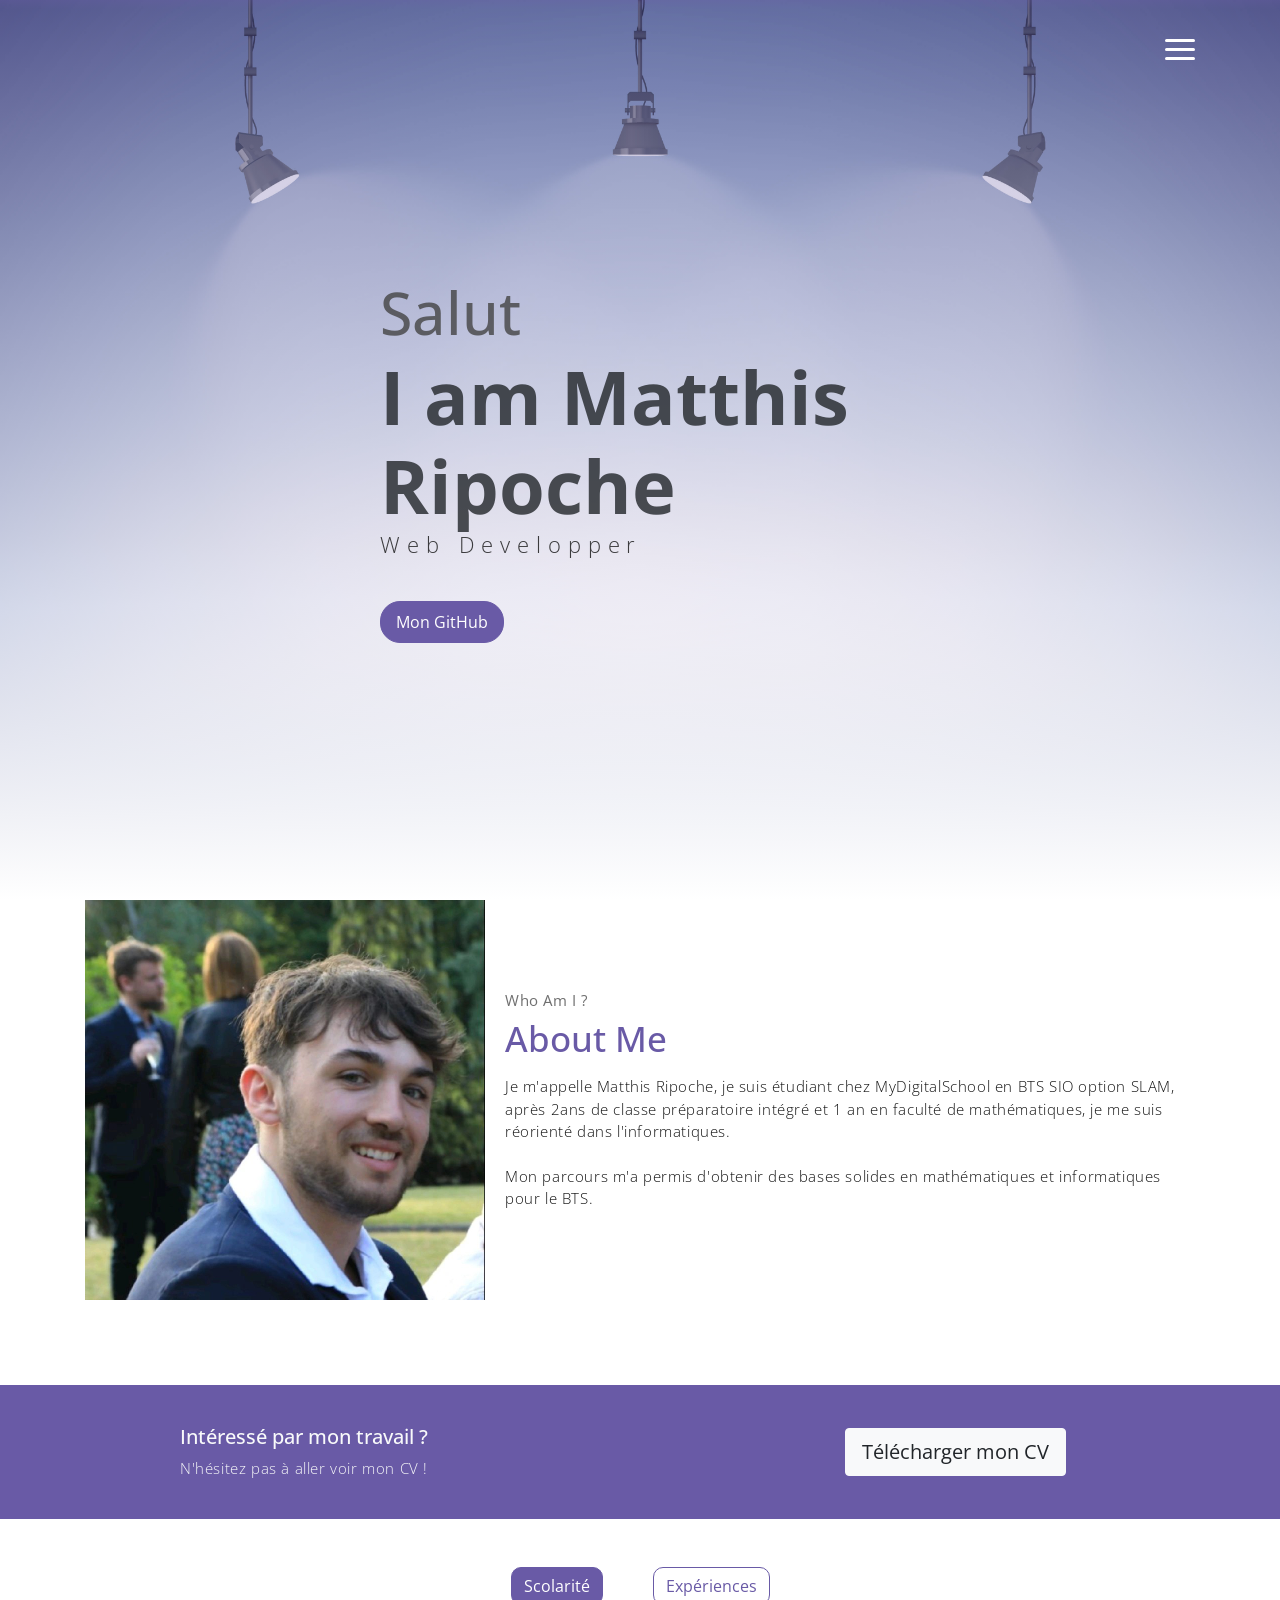
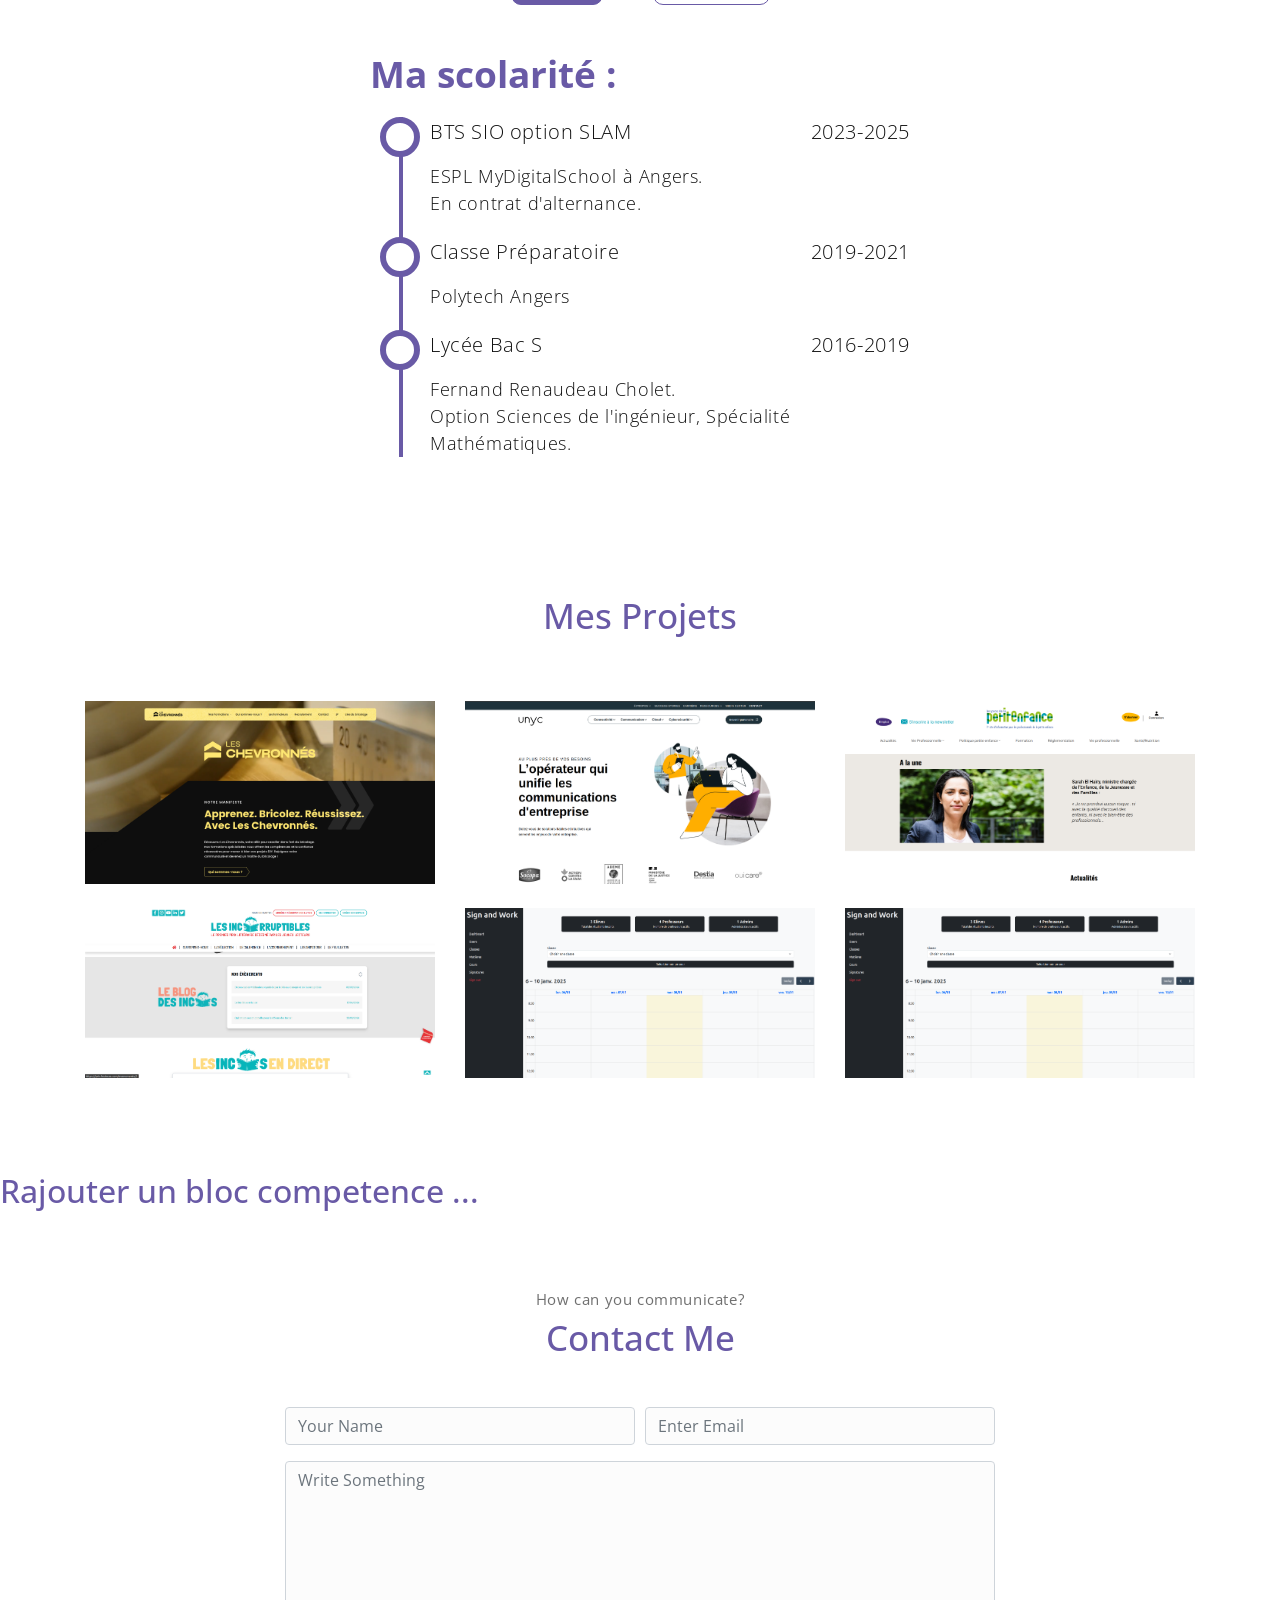
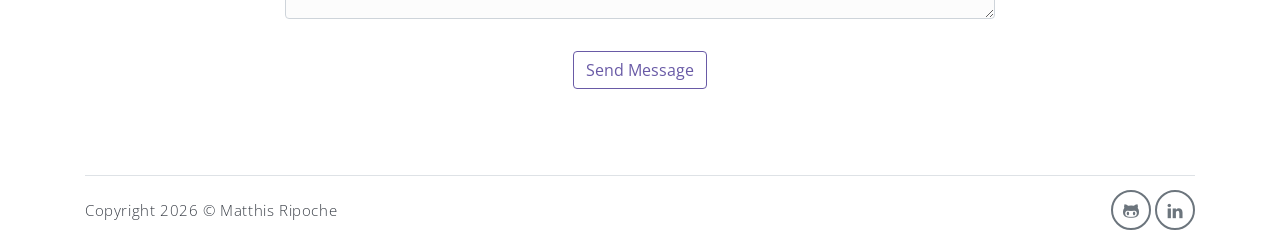
==== commit ea1694ab: "fix front" ====
--- a/index.html
+++ b/index.html
@@ -28,12 +28,6 @@
                     <a class="link" href="#portfolio">Projets</a>
                 </li>
                 <li class="item">
-                    <a class="link" href="#testmonial">Testmonial</a>
-                </li>
-                <li class="item">
-                    <a class="link" href="#blog">Blog</a>
-                </li>
-                <li class="item">
                     <a class="link" href="#contact">Contact</a>
                 </li>
             </ul>
@@ -77,14 +71,28 @@
                         <br><br>
                         Mon parcours m'a permis d'obtenir des bases solides en mathématiques et informatiques pour le BTS.
                     </p>
-                    <a href="assets/file/CV.pdf" target="_blank" class="btn-rounded btn btn-outline-primary mt-4">Download CV</a>
                 </div>
             </div>
         </div>
     </section>
 
+    <!-- section -->
+    <section class="section-sm bg-primary">
+        <div class="container text-center text-sm-left">
+            <div class="row align-items-center">
+                <div class="col-sm offset-md-1 mb-4 mb-md-0">
+                    <h6 class="title text-light">Intéressé par mon travail ?</h6>
+                    <p class="m-0 text-light">N'hésitez pas à aller voir mon CV !</p>
+                </div>
+                <div class="col-sm offset-sm-2 offset-md-3">
+                    <a href="assets/file/CV_Matthis_Ripoche.pdf" target="_blank" class="btn btn-lg my-font btn-light rounded">Télécharger mon CV</a>
+                </div>
+            </div>
+        </div>
+    </section>
+
     <!-- section Expérience -->
-    <div class="btns_container">
+    <div class="btns_container container mt-5 mb-5">
         <a href="#" class="btn active">Scolarité</a>
         <a href="#" class="btn">Expériences</a>
     </div>
@@ -145,21 +153,6 @@
             </div>
         </div>
     </div>
-
-    <!-- section -->
-    <section class="section-sm bg-primary">
-        <div class="container text-center text-sm-left">
-            <div class="row align-items-center">
-                <div class="col-sm offset-md-1 mb-4 mb-md-0">
-                    <h6 class="title text-light">Want to work with me?</h6>
-                    <p class="m-0 text-light">Always feel Free to Contact & Hire me</p>
-                </div>
-                <div class="col-sm offset-sm-2 offset-md-3">
-                    <button class="btn btn-lg my-font btn-light rounded">Hire Me</button>
-                </div>
-            </div>
-        </div>
-    </section>
 
     <!-- portfolio section -->
     <section class="section" id="portfolio">
@@ -168,7 +161,7 @@
             <!-- row -->
             <div class="row">
                 <div class="col-md-4 mb-4">
-                    <a href="single-leschevronnes.php" class="portfolio-card">
+                    <a href="single-leschevronnes.html" class="portfolio-card">
                         <img src="assets/newimg/head/les-chevronnes.png" class="portfolio-card-img" alt="Download free bootstrap 4 landing page, free boootstrap 4 templates, Download free bootstrap 4.1 landing page, free boootstrap 4.1.1 templates, meyawo Landing page">
                         <span class="portfolio-card-overlay">
                             <span class="portfolio-card-caption">
@@ -179,7 +172,7 @@
                     </a>
                 </div>
                 <div class="col-md-4 mb-4">
-                    <a href="unyc.php" class="portfolio-card">
+                    <a href="unyc.html" class="portfolio-card">
                         <img class="portfolio-card-img" src="assets/newimg/head/unyc.png" class="img-responsive rounded" alt="Download free bootstrap 4 landing page, free boootstrap 4 templates, Download free bootstrap 4.1 landing page, free boootstrap 4.1.1 templates, meyawo Landing page">
                         <span class="portfolio-card-overlay">
                             <span class="portfolio-card-caption">
@@ -190,7 +183,7 @@
                     </a>
                 </div>
                 <div class="col-md-4 mb-4">
-                    <a href="lespros.php" class="portfolio-card">
+                    <a href="lespros.html" class="portfolio-card">
                         <img class="portfolio-card-img" src="assets/newimg/head/lespros.png" class="img-responsive rounded" alt="Download free bootstrap 4 landing page, free boootstrap 4 templates, Download free bootstrap 4.1 landing page, free boootstrap 4.1.1 templates, meyawo Landing page">
                         <span class="portfolio-card-overlay">
                             <span class="portfolio-card-caption">
@@ -201,7 +194,7 @@
                     </a>
                 </div>
                 <div class="col-md-4 mb-4">
-                    <a href="lesincos.php" class="portfolio-card">
+                    <a href="lesincos.html" class="portfolio-card">
                         <img src="assets/newimg/head/lesincos.png" class="portfolio-card-img" alt="Download free bootstrap 4 landing page, free boootstrap 4 templates, Download free bootstrap 4.1 landing page, free boootstrap 4.1.1 templates, meyawo Landing page">
                         <span class="portfolio-card-overlay">
                             <span class="portfolio-card-caption">
@@ -213,22 +206,11 @@
                 </div>
                 <div class="col-md-4 mb-4">
                     <a href="#" class="portfolio-card">
-                        <img src="assets/newimg/head/bdhpv.png" class="portfolio-card-img" alt="Download free bootstrap 4 landing page, free boootstrap 4 templates, Download free bootstrap 4.1 landing page, free boootstrap 4.1.1 templates, meyawo Landing page">
-                        <span class="portfolio-card-overlay">
-                            <span class="portfolio-card-caption">
-                                <h4>WordPress</h5>
-                                    <p class="font-weight-normal">BDHPV</p>
-                            </span>
-                        </span>
-                    </a>
-                </div>
-                <div class="col-md-4 mb-4">
-                    <a href="#" class="portfolio-card">
-                        <img src="assets/newimg/head/meteoreact.png" class="portfolio-card-img" alt="Download free bootstrap 4 landing page, free boootstrap 4 templates, Download free bootstrap 4.1 landing page, free boootstrap 4.1.1 templates, meyawo Landing page">
-                        <span class="portfolio-card-overlay">
-                            <span class="portfolio-card-caption">
-                                <h4>React</h5>
-                                    <p class="font-weight-normal">Appli Meteo</p>
+                        <img src="assets/newimg/head/signandwork.png" class="portfolio-card-img" alt="Download free bootstrap 4 landing page, free boootstrap 4 templates, Download free bootstrap 4.1 landing page, free boootstrap 4.1.1 templates, meyawo Landing page">
+                        <span class="portfolio-card-overlay">
+                            <span class="portfolio-card-caption">
+                                <h4>API Laravel + front React JS</h5>
+                                    <p class="font-weight-normal">BallStats</p>
                             </span>
                         </span>
                     </a>
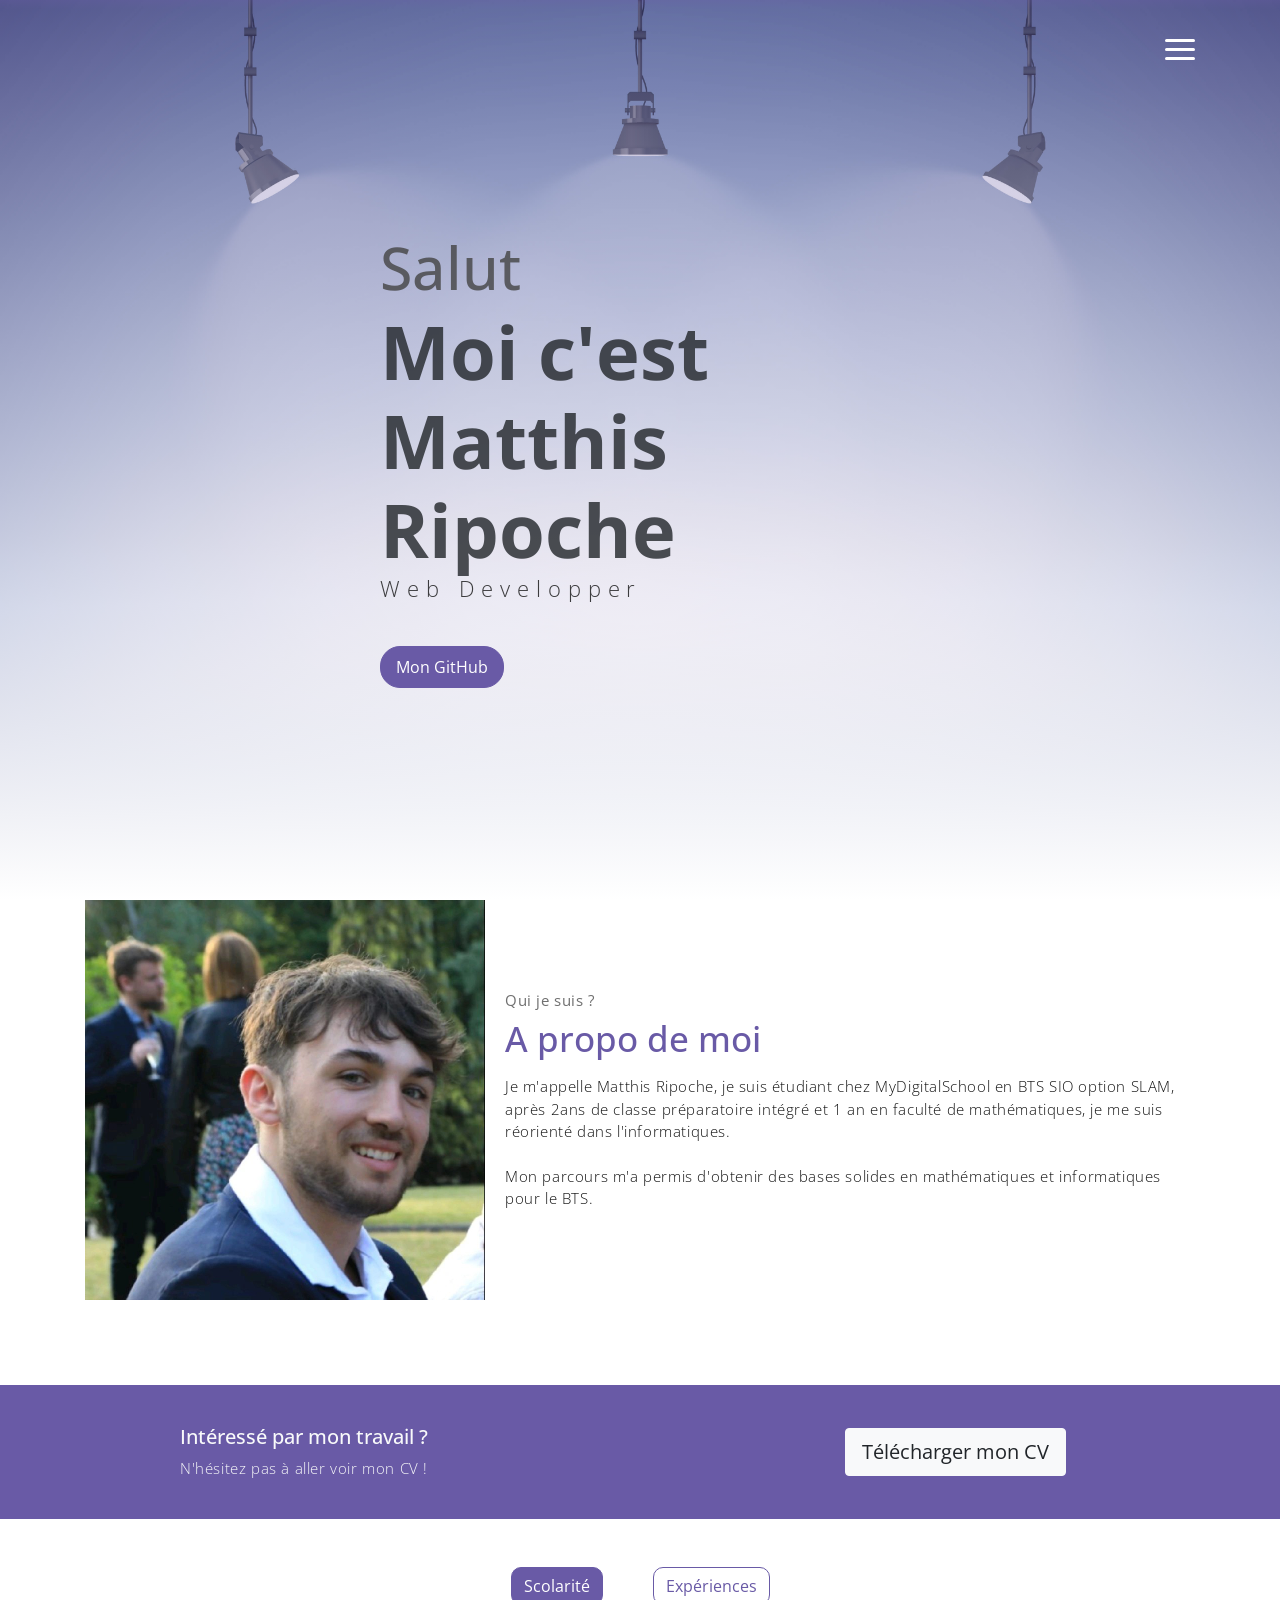
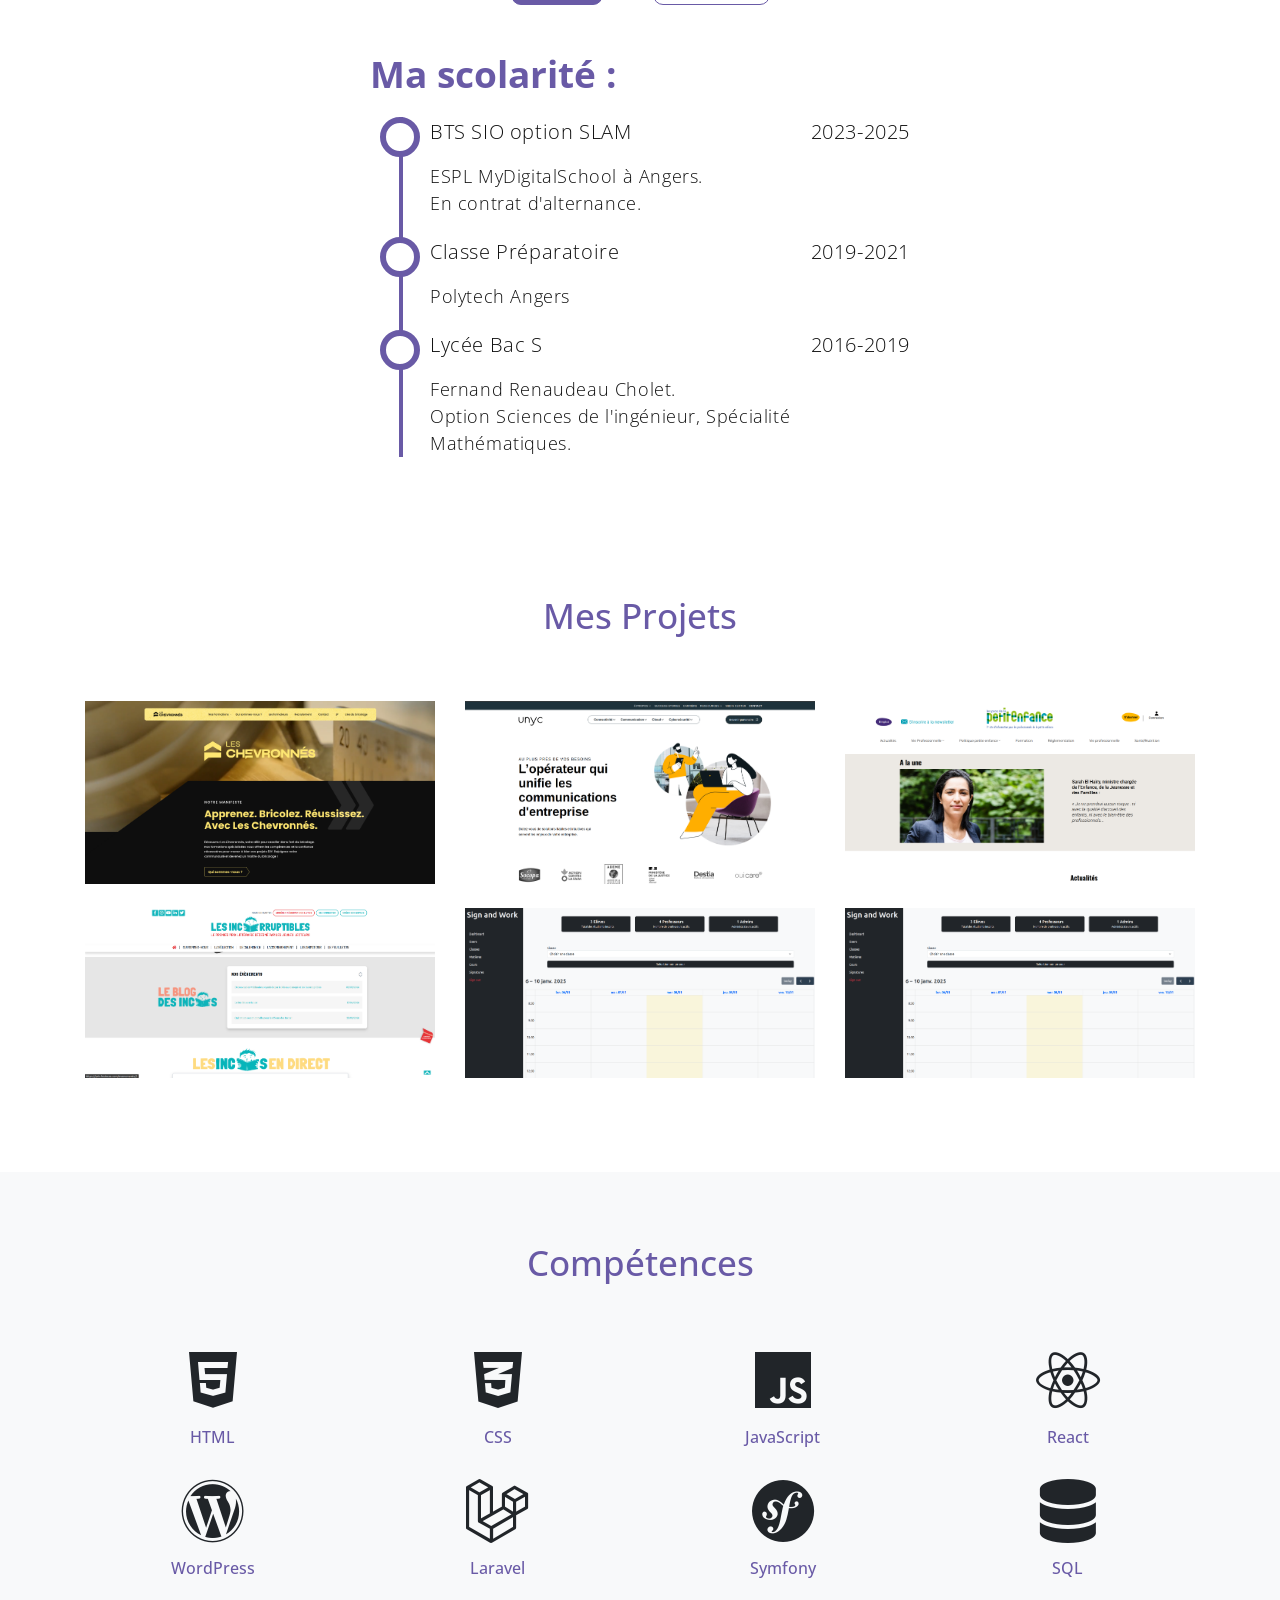
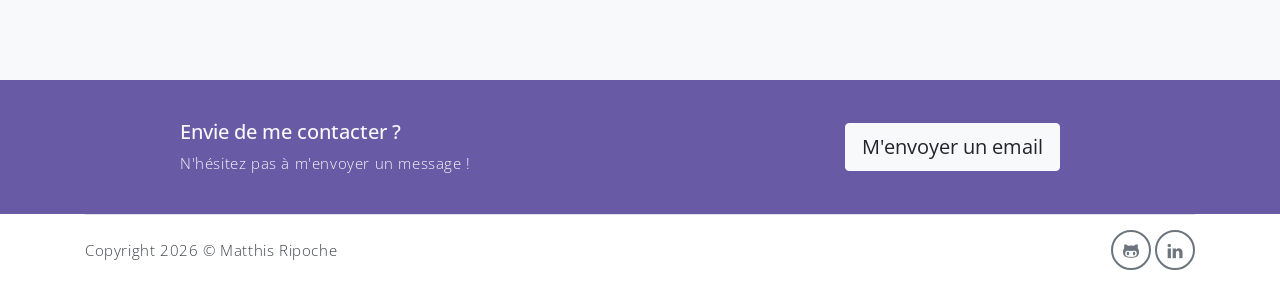
==== commit a93a4162: "fix" ====
--- a/index.html
+++ b/index.html
@@ -10,6 +10,7 @@
     <link rel="stylesheet" href="assets/vendors/themify-icons/css/themify-icons.css">
     <link rel="stylesheet" href="assets/css/meyawo.css">
     <link rel="stylesheet" href="assets/newcss/newcss.css">
+    <link rel="stylesheet" href="https://cdnjs.cloudflare.com/ajax/libs/font-awesome/6.5.1/css/all.min.css">
 </head>
 
 <body data-spy="scroll" data-target=".navbar" data-offset="40" id="home">
@@ -22,7 +23,7 @@
                     <a class="link" href="#home">Home</a>
                 </li>
                 <li class="item">
-                    <a class="link" href="#about">About</a>
+                    <a class="link" href="#about">A propo</a>
                 </li>
                 <li class="item">
                     <a class="link" href="#portfolio">Projets</a>
@@ -45,7 +46,7 @@
         <div class="header-content container">
             <h1 class="header-title">
                 <span class="up">Salut</span>
-                <span class="down">I am Matthis Ripoche</span>
+                <span class="down">Moi c'est Matthis Ripoche</span>
             </h1>
             <p class="header-subtitle">Web Developper</p>
 
@@ -64,8 +65,8 @@
                 </div>
 
                 <div class="about-caption">
-                    <p class="section-subtitle">Who Am I ?</p>
-                    <h2 class="section-title mb-3">About Me</h2>
+                    <p class="section-subtitle">Qui je suis ?</p>
+                    <h2 class="section-title mb-3">A propo de moi</h2>
                     <p>
                         Je m'appelle Matthis Ripoche, je suis étudiant chez MyDigitalSchool en BTS SIO option SLAM, après 2ans de classe préparatoire intégré et 1 an en faculté de mathématiques, je me suis réorienté dans l'informatiques.
                         <br><br>
@@ -231,32 +232,81 @@
     </section> <!-- end of portfolio section -->
 
 
-    <h2>Rajouter un bloc competence ...</h2>
+    <!-- skills section -->
+    <section class="section bg-light" id="skills">
+        <div class="container text-center">
+            <h6 class="section-title mb-6">Compétences</h6>
+            <div class="row">
+                <div class="col-md-3 col-sm-6 mb-4">
+                    <div class="skill-card">
+                        <i class="fa-brands fa-html5 skill-icon" style="font-size: 4rem;"></i>
+                        <h6 class="mt-3">HTML</h6>
+                    </div>
+                </div>
+                <div class="col-md-3 col-sm-6 mb-4">
+                    <div class="skill-card">
+                        <i class="fa-brands fa-css3-alt skill-icon" style="font-size: 4rem;"></i>
+                        <h6 class="mt-3">CSS</h6>
+                    </div>
+                </div>
+                <div class="col-md-3 col-sm-6 mb-4">
+                    <div class="skill-card">
+                        <i class="fa-brands fa-js skill-icon" style="font-size: 4rem;"></i>
+                        <h6 class="mt-3">JavaScript</h6>
+                    </div>
+                </div>
+                <div class="col-md-3 col-sm-6 mb-4">
+                    <div class="skill-card">
+                        <i class="fa-brands fa-react skill-icon" style="font-size: 4rem;"></i>
+                        <h6 class="mt-3">React</h6>
+                    </div>
+                </div>
+                <div class="col-md-3 col-sm-6 mb-4">
+                    <div class="skill-card">
+                        <i class="fa-brands fa-wordpress skill-icon" style="font-size: 4rem;"></i>
+                        <h6 class="mt-3">WordPress</h6>
+                    </div>
+                </div>
+                <div class="col-md-3 col-sm-6 mb-4">
+                    <div class="skill-card">
+                        <i class="fa-brands fa-laravel skill-icon" style="font-size: 4rem;"></i>
+                        <h6 class="mt-3">Laravel</h6>
+                    </div>
+                </div>
+                <div class="col-md-3 col-sm-6 mb-4">
+                    <div class="skill-card">
+                        <i class="fa-brands fa-symfony skill-icon" style="font-size: 4rem;"></i>
+                        <h6 class="mt-3">Symfony</h6>
+                    </div>
+                </div>
+                <div class="col-md-3 col-sm-6 mb-4">
+                    <div class="skill-card">
+                        <i class="fa-solid fa-database skill-icon" style="font-size: 4rem;"></i>
+                        <h6 class="mt-3">SQL</h6>
+                    </div>
+                </div>
+            </div>
+        </div>
+    </section>
+    <!-- end of skills section -->
+
 
     <!-- contact section -->
-    <section class="section" id="contact">
-        <div class="container text-center">
-            <p class="section-subtitle">How can you communicate?</p>
-            <h6 class="section-title mb-5">Contact Me</h6>
-            <!-- contact form -->
-            <form action="" class="contact-form col-md-10 col-lg-8 m-auto">
-                <div class="form-row">
-                    <div class="form-group col-sm-6">
-                        <input type="text" size="50" class="form-control" placeholder="Your Name" required>
-                    </div>
-                    <div class="form-group col-sm-6">
-                        <input type="email" class="form-control" placeholder="Enter Email" requried>
-                    </div>
-                    <div class="form-group col-sm-12">
-                        <textarea name="comment" id="comment" rows="6" class="form-control" placeholder="Write Something"></textarea>
-                    </div>
-                    <div class="form-group col-sm-12 mt-3">
-                        <input type="submit" value="Send Message" class="btn btn-outline-primary rounded">
-                    </div>
-                </div>
-            </form><!-- end of contact form -->
-        </div><!-- end of container -->
-    </section><!-- end of contact section -->
+    <section class="section-sm bg-primary">
+        <div class="container text-center text-sm-left">
+            <div class="row align-items-center">
+                <div class="col-sm offset-md-1 mb-4 mb-md-0">
+                    <h6 class="title text-light">Envie de me contacter ?</h6>
+                    <p class="m-0 text-light">N'hésitez pas à m'envoyer un message !</p>
+                </div>
+                <div class="col-sm offset-sm-2 offset-md-3">
+                    <a href="mailto:matthisripoche@gmail.com" class="btn btn-lg my-font btn-light rounded">M'envoyer un email</a>
+                </div>
+            </div>
+        </div>
+    </section>
+
+
 
     <!-- footer -->
     <div class="container">
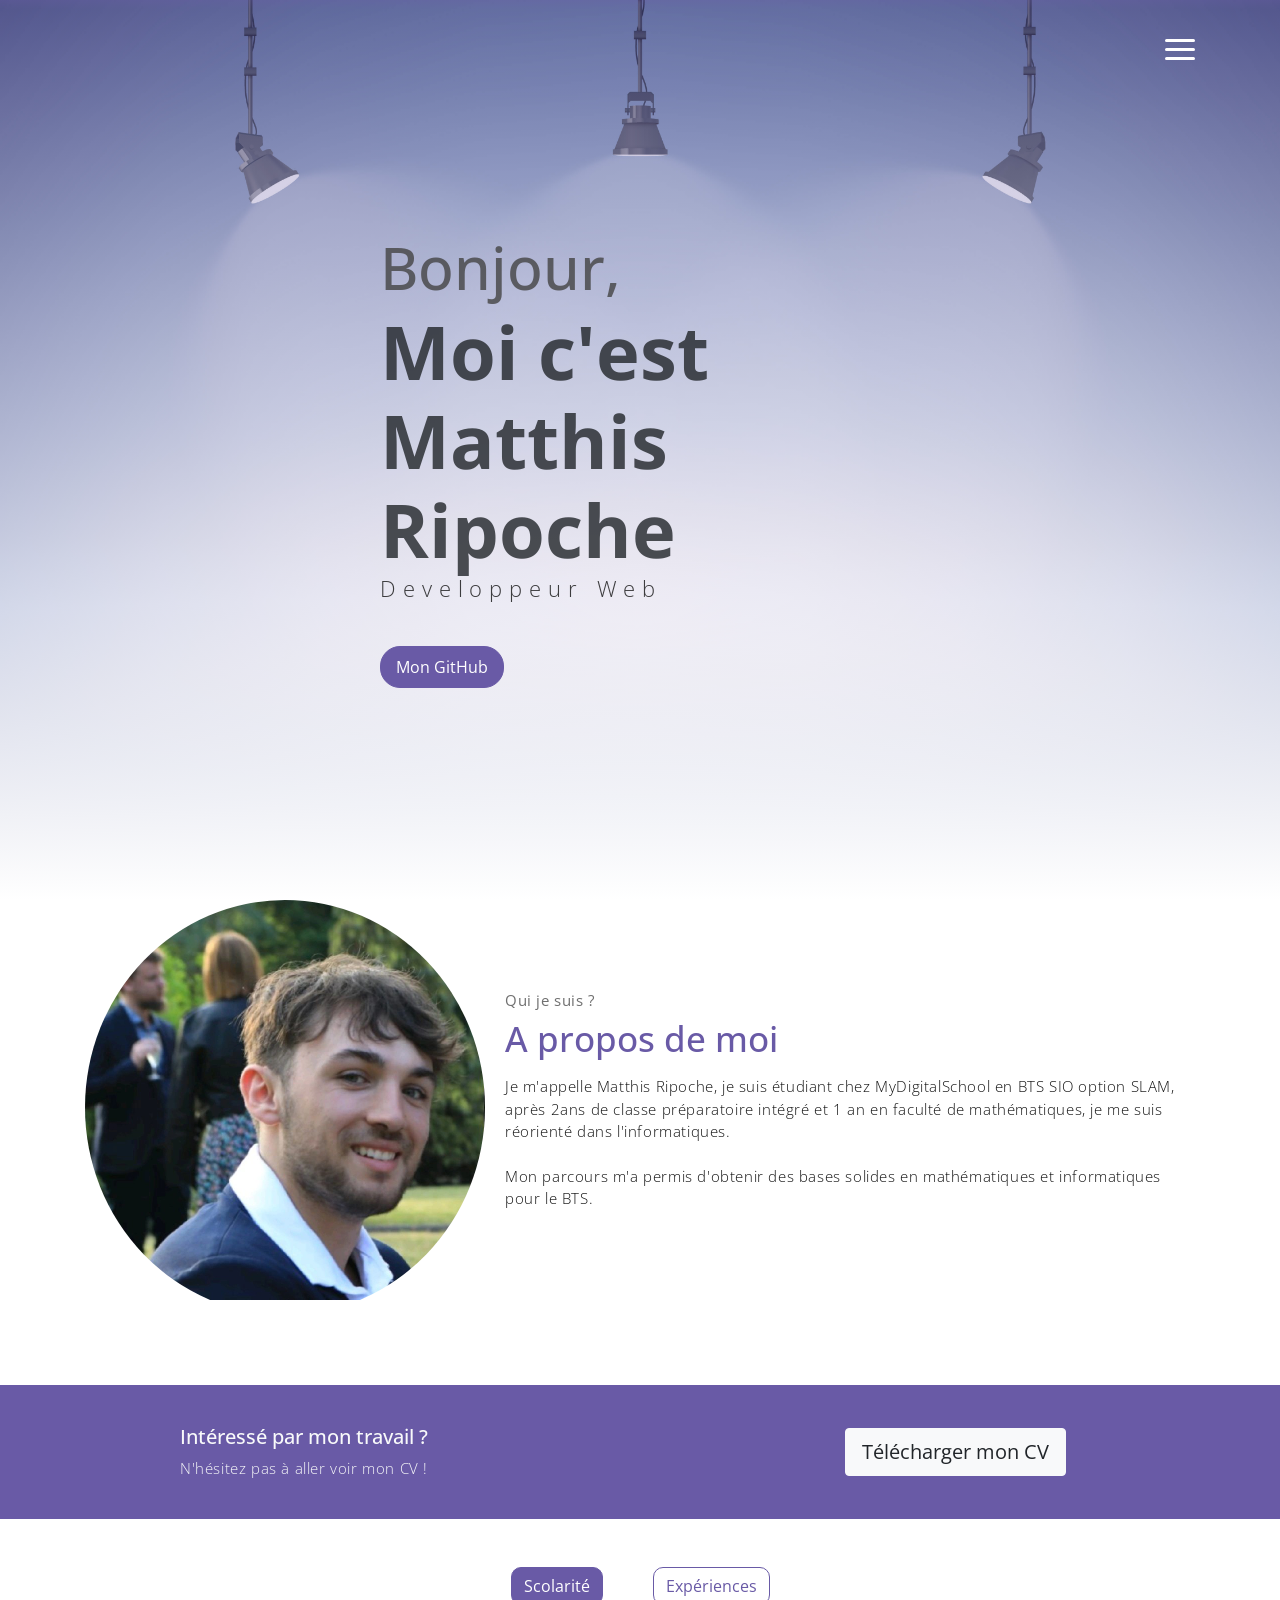
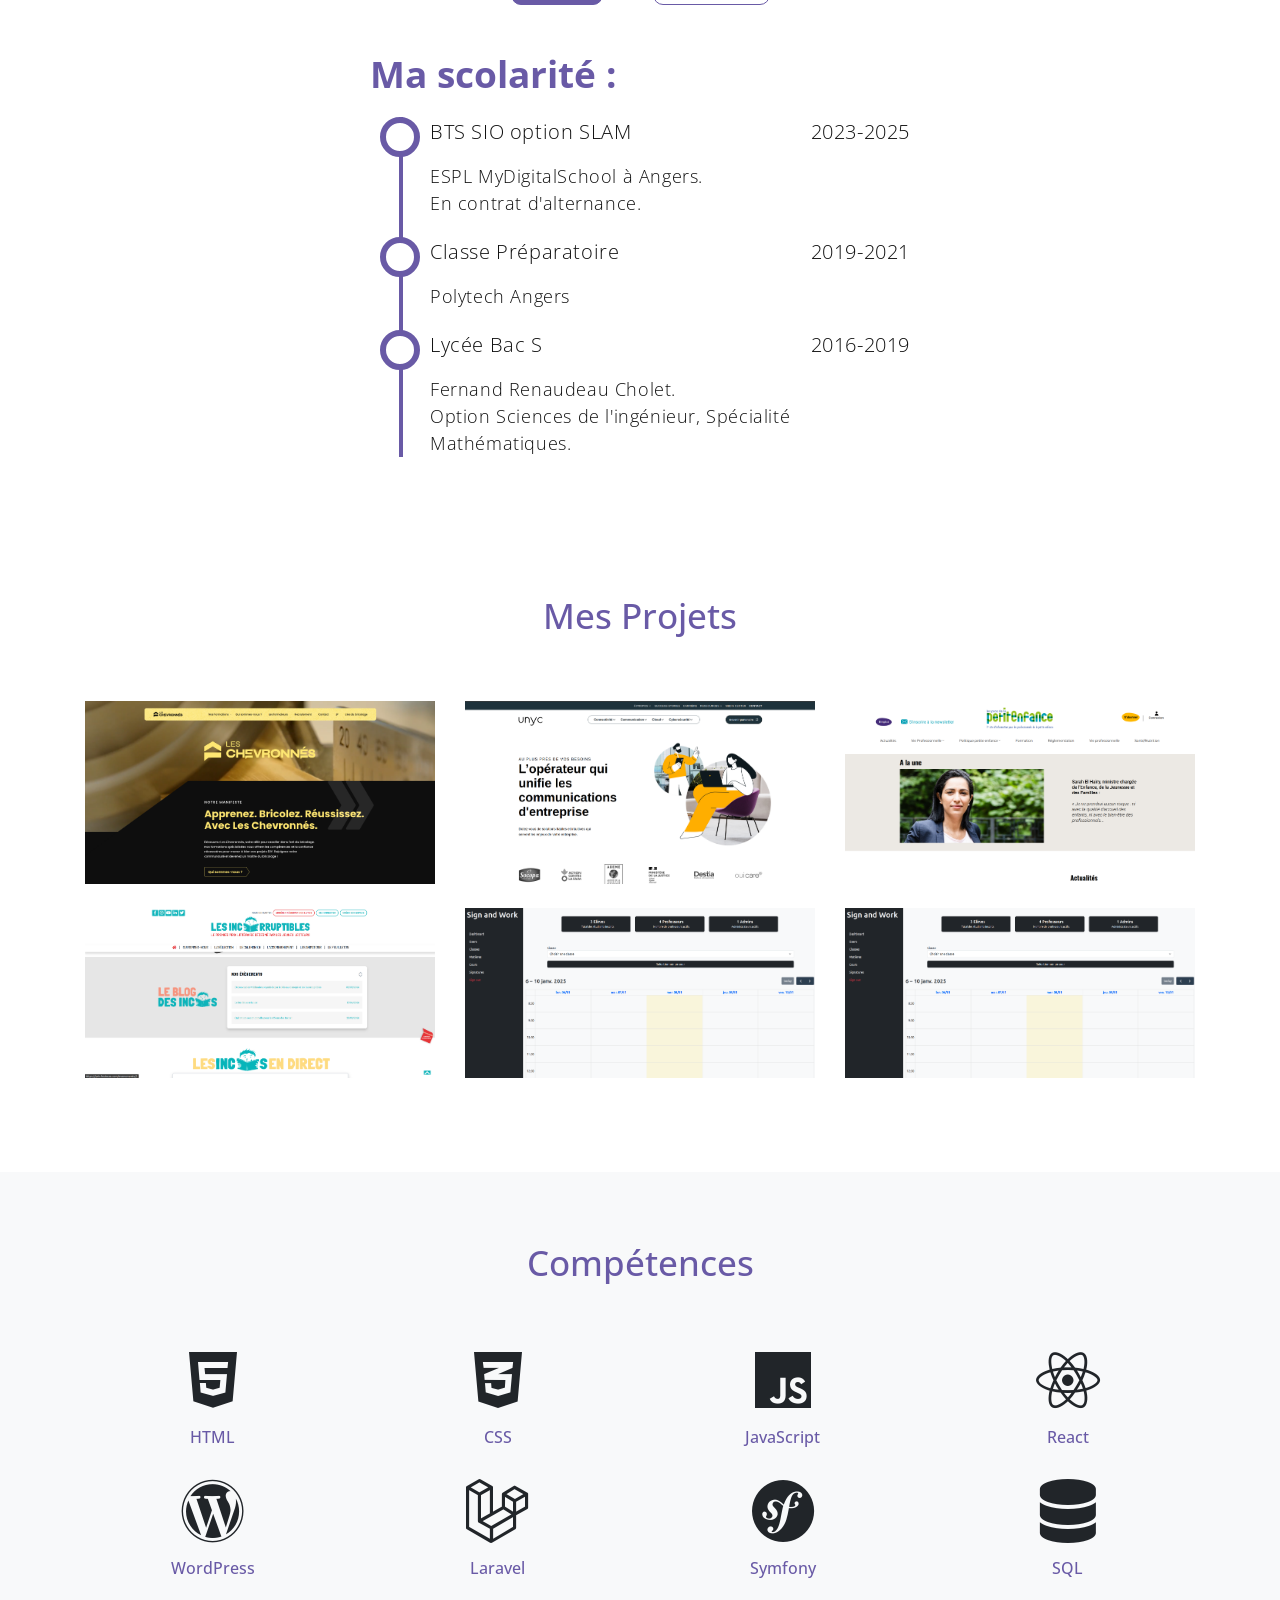
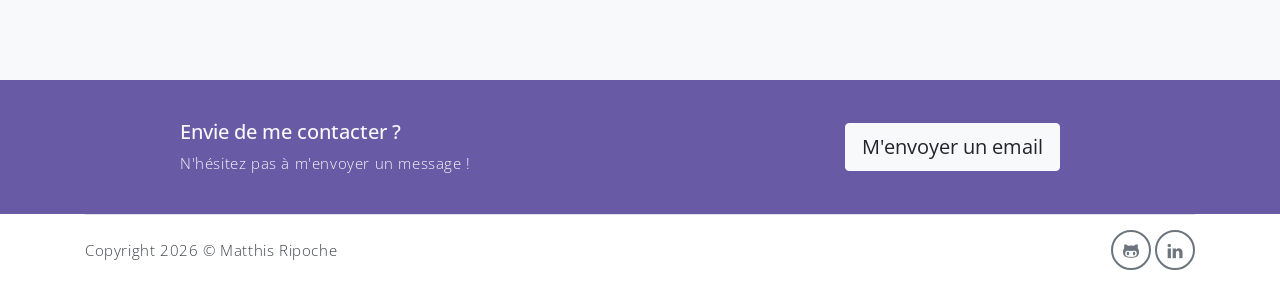
==== commit 698edbf9: "ok" ====
--- a/index.html
+++ b/index.html
@@ -45,10 +45,10 @@
         <div class="overlay"></div>
         <div class="header-content container">
             <h1 class="header-title">
-                <span class="up">Salut</span>
+                <span class="up">Bonjour,</span>
                 <span class="down">Moi c'est Matthis Ripoche</span>
             </h1>
-            <p class="header-subtitle">Web Developper</p>
+            <p class="header-subtitle">Developpeur Web</p>
 
             <a href="https://github.com/matthisRipoche" target="_blank" class="btn btn-primary"><i class="bi bi-github"></i>Mon GitHub</a>
         </div>
@@ -60,13 +60,13 @@
         <div class="container text-center">
             <!-- about wrapper -->
             <div class="about">
-                <div class="about-img-holder rounded-5 overflow-hidden">
+                <div class="about-img-holder overflow-hidden rounded-circle">
                     <img src="assets/newimg/head/photomoi.jpeg" class="about-img w-100" alt="">
                 </div>
 
                 <div class="about-caption">
                     <p class="section-subtitle">Qui je suis ?</p>
-                    <h2 class="section-title mb-3">A propo de moi</h2>
+                    <h2 class="section-title mb-3">A propos de moi</h2>
                     <p>
                         Je m'appelle Matthis Ripoche, je suis étudiant chez MyDigitalSchool en BTS SIO option SLAM, après 2ans de classe préparatoire intégré et 1 an en faculté de mathématiques, je me suis réorienté dans l'informatiques.
                         <br><br>
@@ -107,7 +107,7 @@
                         <p class="float-right head">2023-2025</p>
                         <p class="head">Developpeur Web</p>
                         <p>
-                            Au sein de l'entreprise StudioStack en alternance de mon BTS SIO, j'ai peu participer à différents projet PHP, WordPress et Symfony. Et prendre en charge les tickets clients.
+                            Au sein de l'entreprise StudioStack en alternance de mon BTS SIO, j'ai pu participer à différents projet PHP, WordPress et Symfony. Et prendre en charge les tickets clients.
                         </p>
                     </li>
                     <li>
@@ -206,12 +206,12 @@
                     </a>
                 </div>
                 <div class="col-md-4 mb-4">
-                    <a href="#" class="portfolio-card">
+                    <a href="qrscan.html" class="portfolio-card">
                         <img src="assets/newimg/head/signandwork.png" class="portfolio-card-img" alt="Download free bootstrap 4 landing page, free boootstrap 4 templates, Download free bootstrap 4.1 landing page, free boootstrap 4.1.1 templates, meyawo Landing page">
                         <span class="portfolio-card-overlay">
                             <span class="portfolio-card-caption">
-                                <h4>API Laravel + front React JS</h5>
-                                    <p class="font-weight-normal">BallStats</p>
+                                <h4>Expo React Native</h5>
+                                    <p class="font-weight-normal">QRScan</p>
                             </span>
                         </span>
                     </a>
--- a/assets/newcss/newcss.css
+++ b/assets/newcss/newcss.css
@@ -16,11 +16,20 @@
   margin: 0 auto;
 }
 body.single .header .image_container img {
-  width: 100%;
+  width: 100% !important;
+  height: 100% !important;
+  -o-object-fit: contain;
+     object-fit: contain;
+  border-radius: 20px;
+}
+body.single .header .image_container_mobile {
+  height: 400px;
+  margin: 0 auto;
+}
+body.single .header .image_container_mobile img {
+  display: block;
   height: 100%;
-  -o-object-fit: cover;
-     object-fit: cover;
-  border-radius: 20px;
+  margin: 0 auto;
 }
 body.single .header h1 {
   text-align: center;
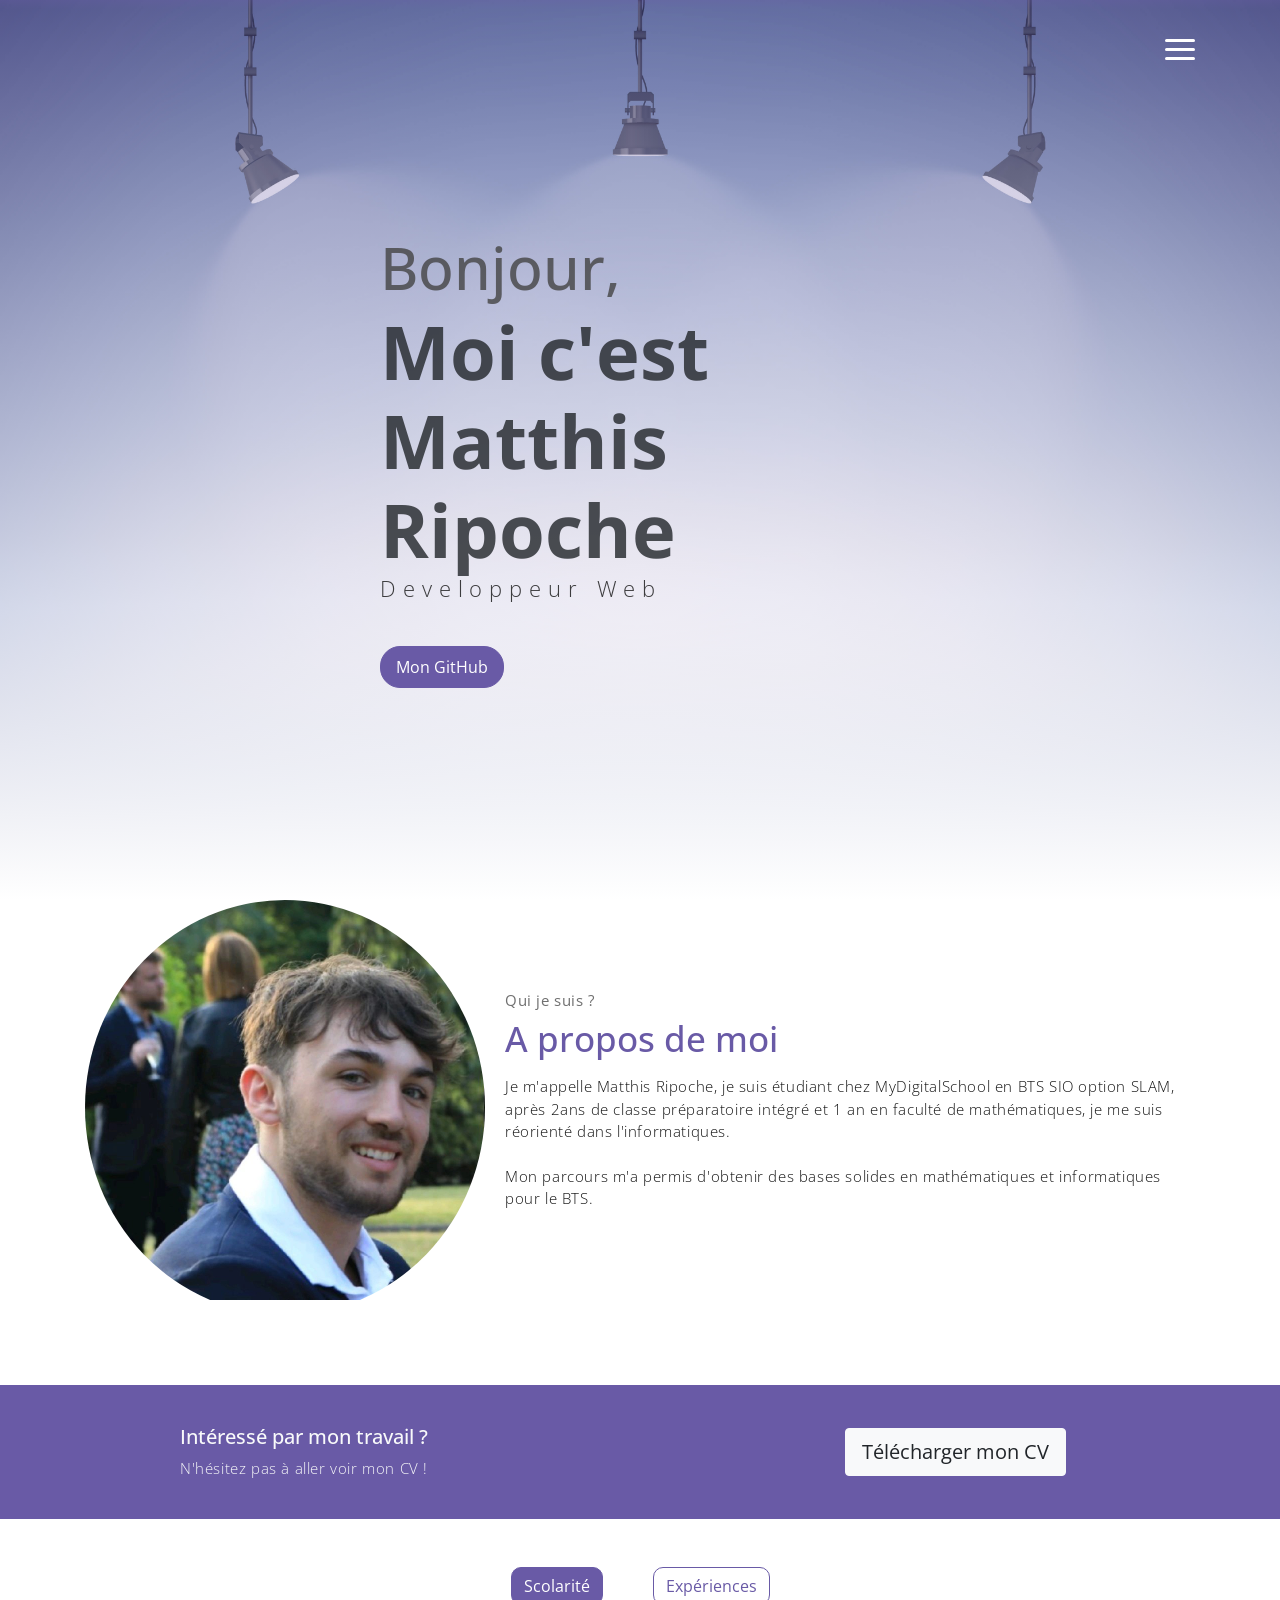
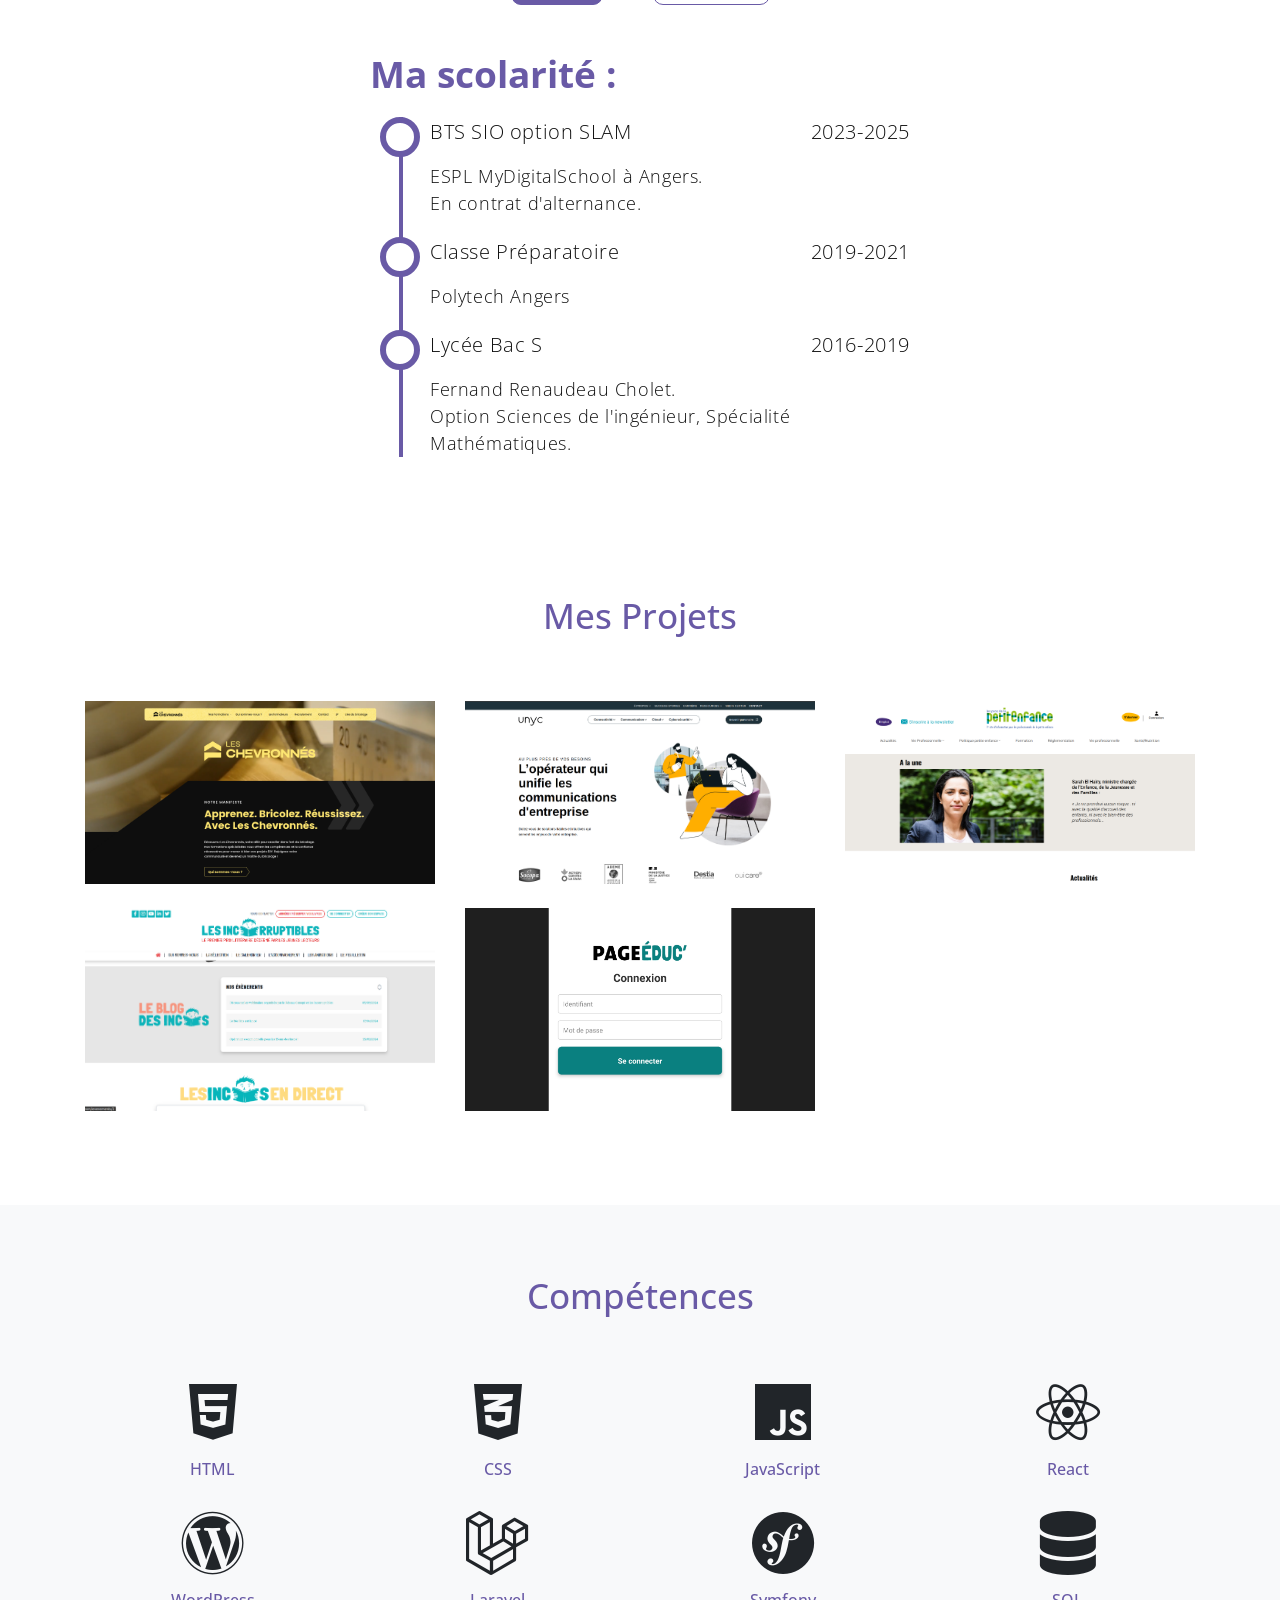
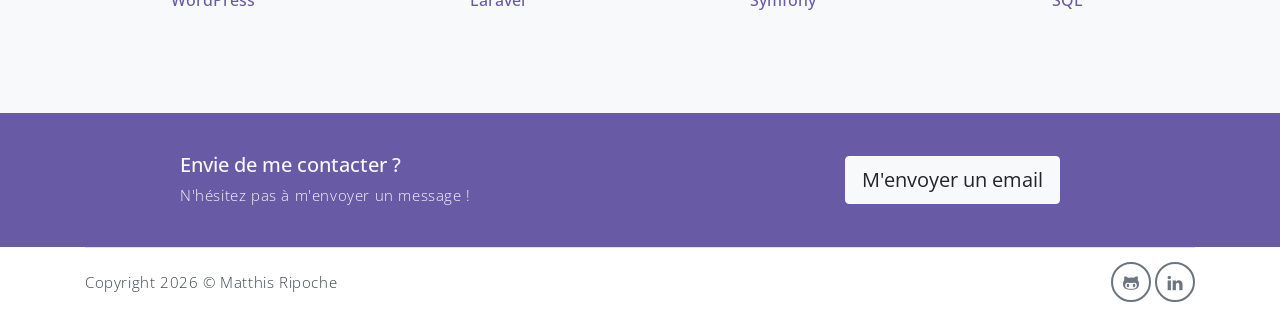
==== commit 7d4128d7: "fix" ====
--- a/index.html
+++ b/index.html
@@ -207,7 +207,7 @@
                 </div>
                 <div class="col-md-4 mb-4">
                     <a href="qrscan.html" class="portfolio-card">
-                        <img src="assets/newimg/head/signandwork.png" class="portfolio-card-img" alt="Download free bootstrap 4 landing page, free boootstrap 4 templates, Download free bootstrap 4.1 landing page, free boootstrap 4.1.1 templates, meyawo Landing page">
+                        <img src="assets/newimg/head/qrscan.png" class="portfolio-card-img" alt="Download free bootstrap 4 landing page, free boootstrap 4 templates, Download free bootstrap 4.1 landing page, free boootstrap 4.1.1 templates, meyawo Landing page">
                         <span class="portfolio-card-overlay">
                             <span class="portfolio-card-caption">
                                 <h4>Expo React Native</h5>
@@ -216,17 +216,7 @@
                         </span>
                     </a>
                 </div>
-                <div class="col-md-4 mb-4">
-                    <a href="#" class="portfolio-card">
-                        <img src="assets/newimg/head/signandwork.png" class="portfolio-card-img" alt="Download free bootstrap 4 landing page, free boootstrap 4 templates, Download free bootstrap 4.1 landing page, free boootstrap 4.1.1 templates, meyawo Landing page">
-                        <span class="portfolio-card-overlay">
-                            <span class="portfolio-card-caption">
-                                <h4>PHP Natif</h5>
-                                    <p class="font-weight-normal">Sign and Work</p>
-                            </span>
-                        </span>
-                    </a>
-                </div>
+
             </div><!-- end of row -->
         </div><!-- end of container -->
     </section> <!-- end of portfolio section -->
